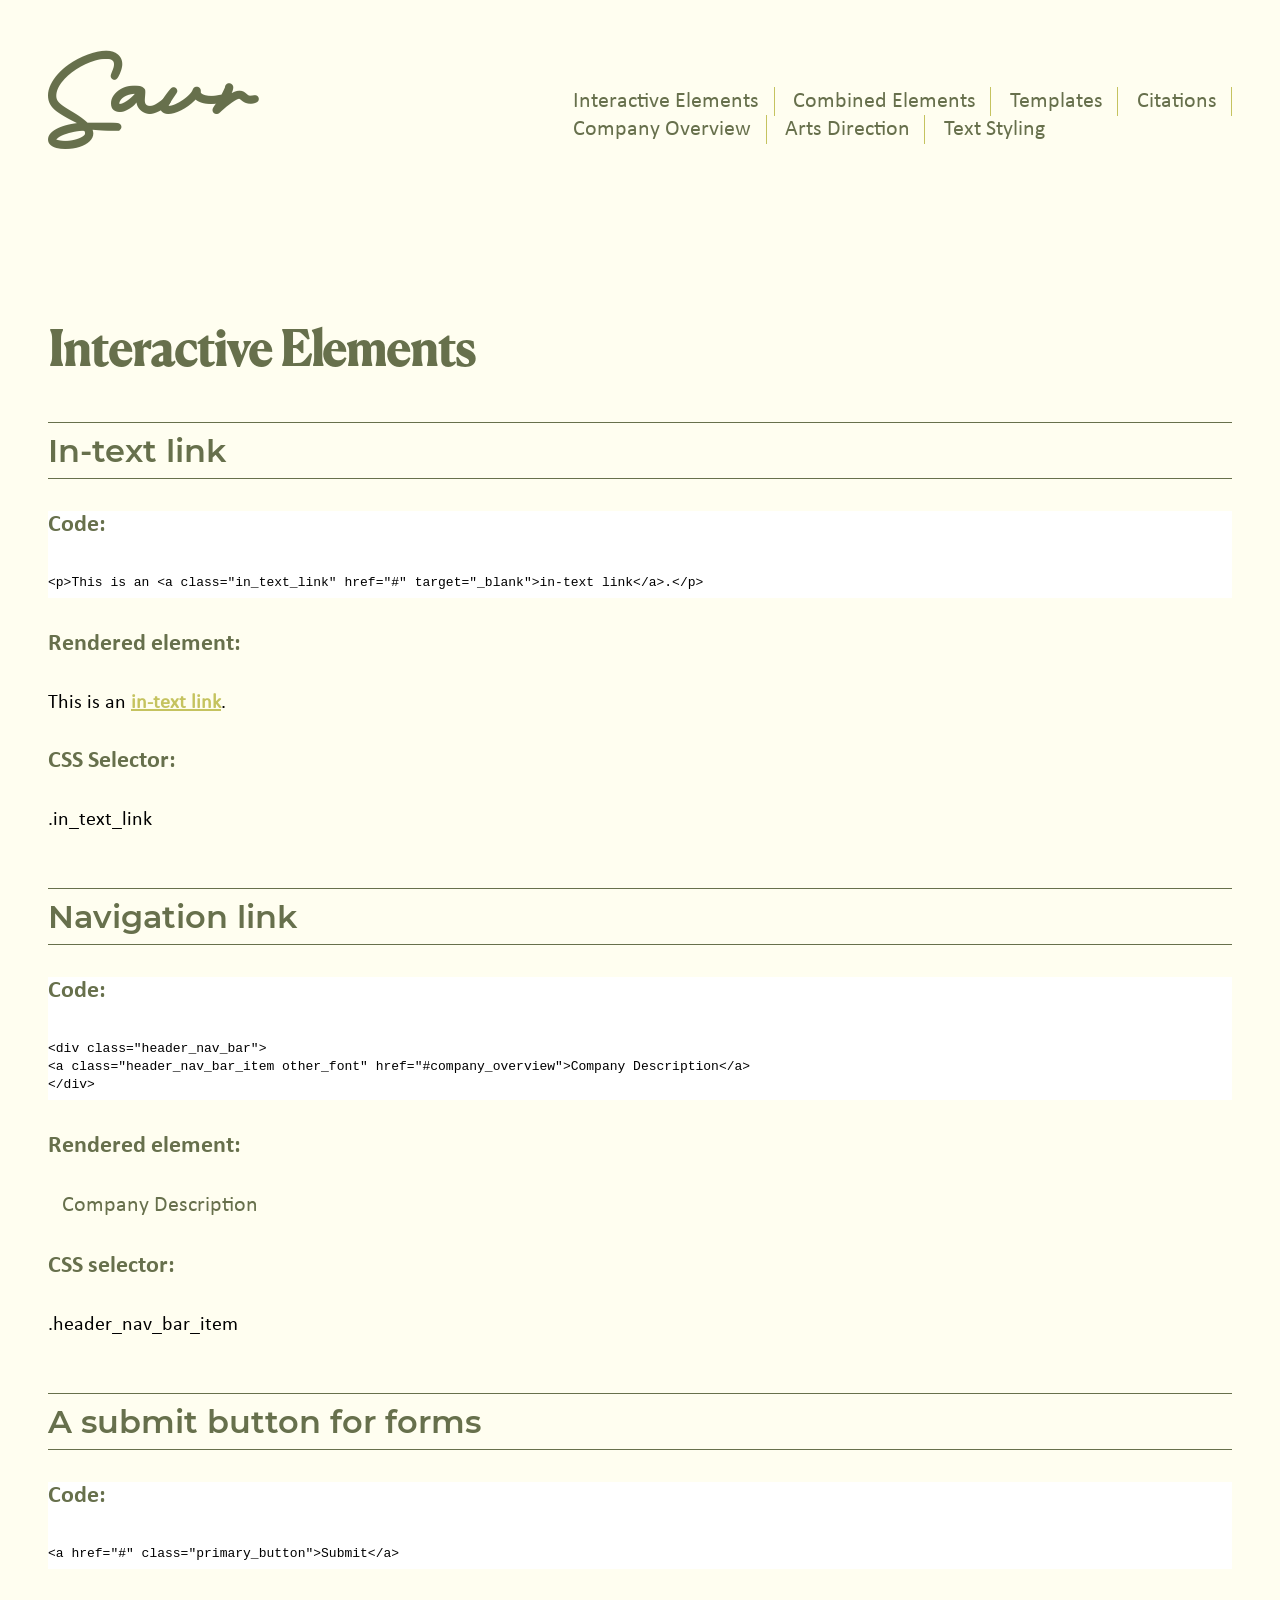
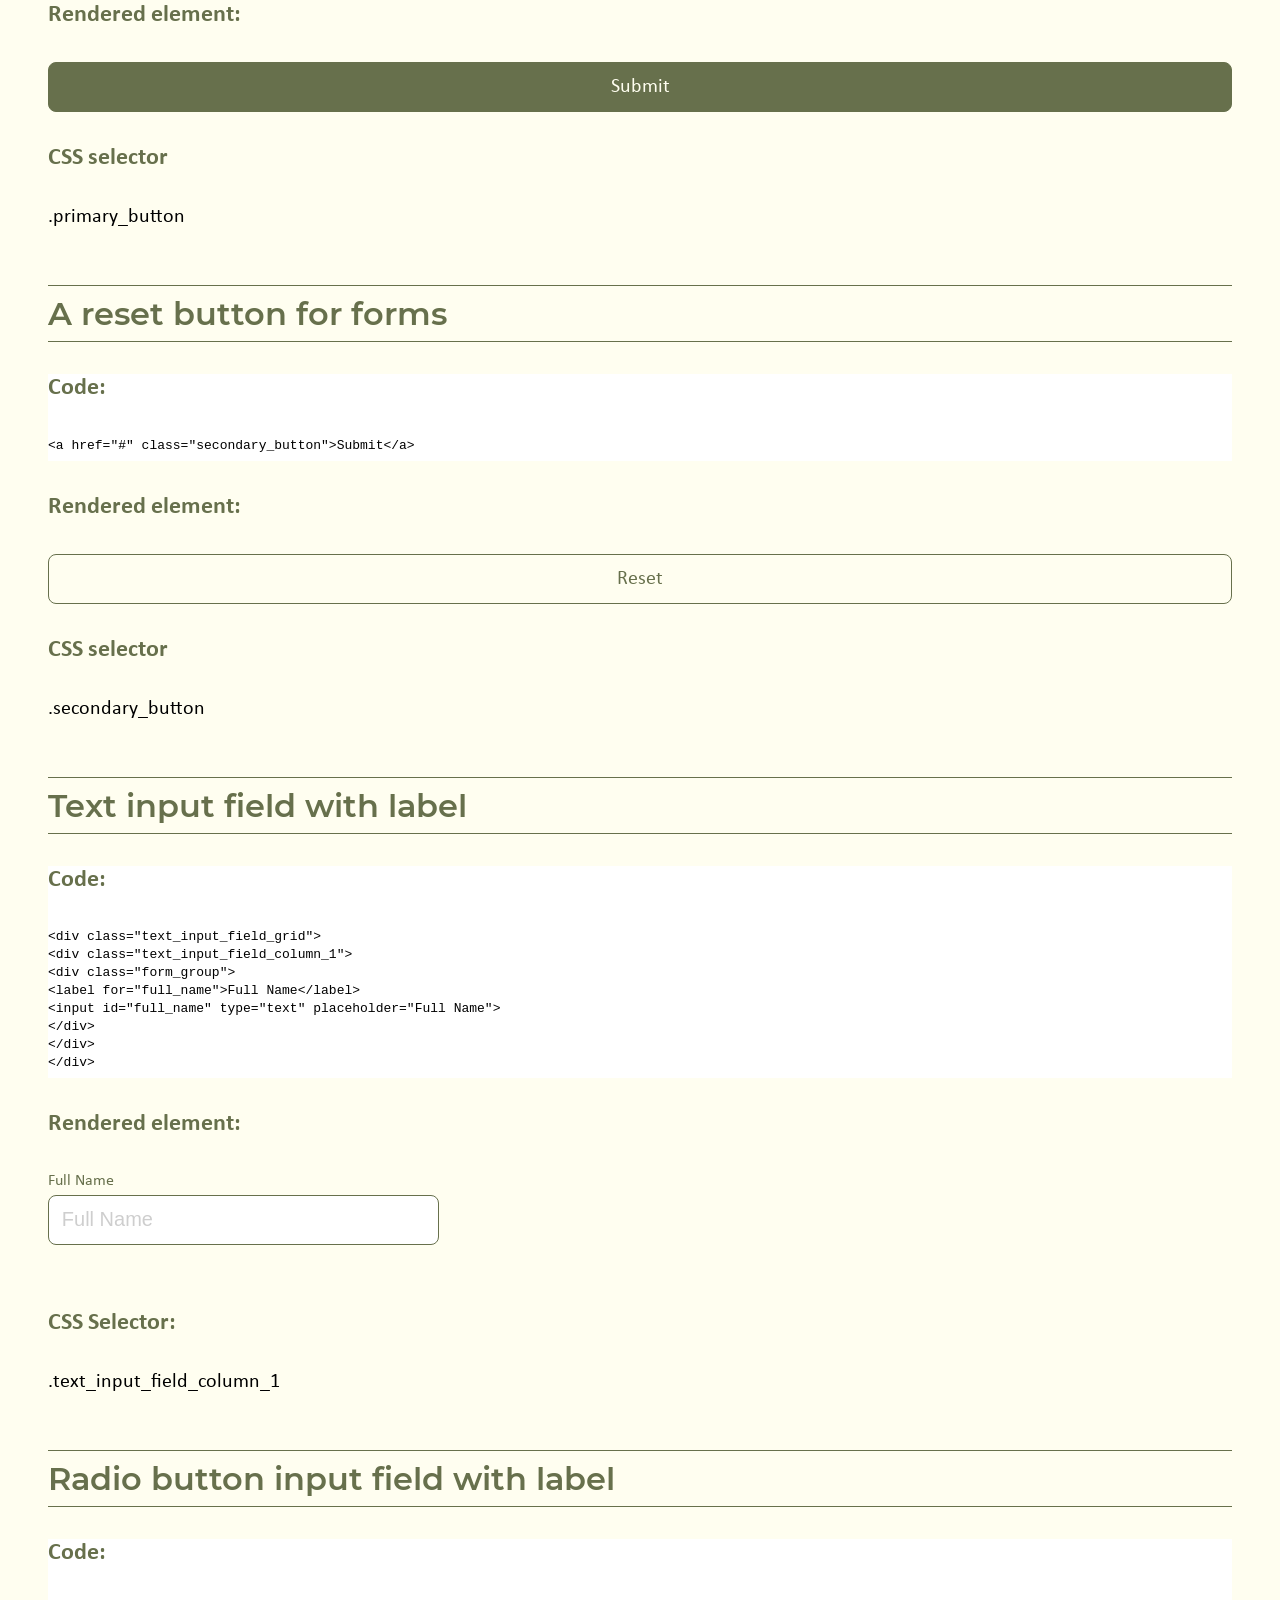
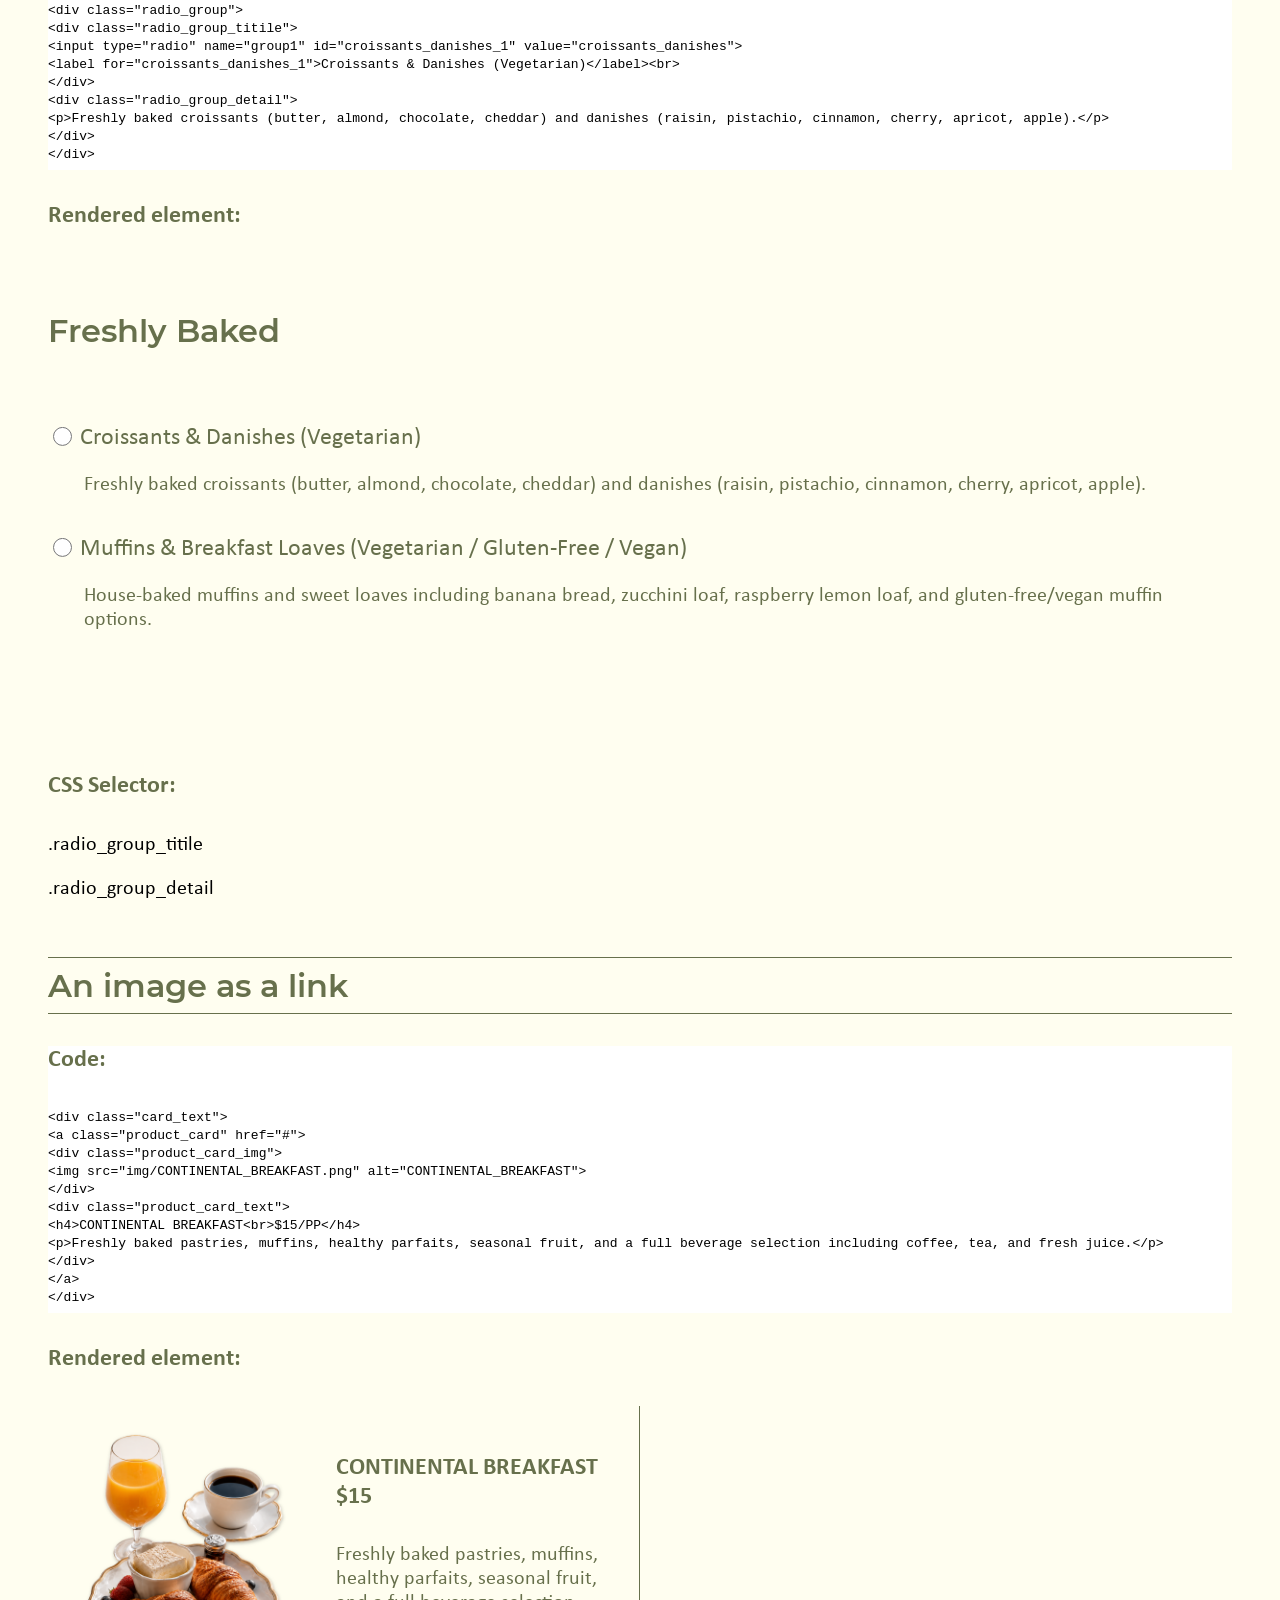
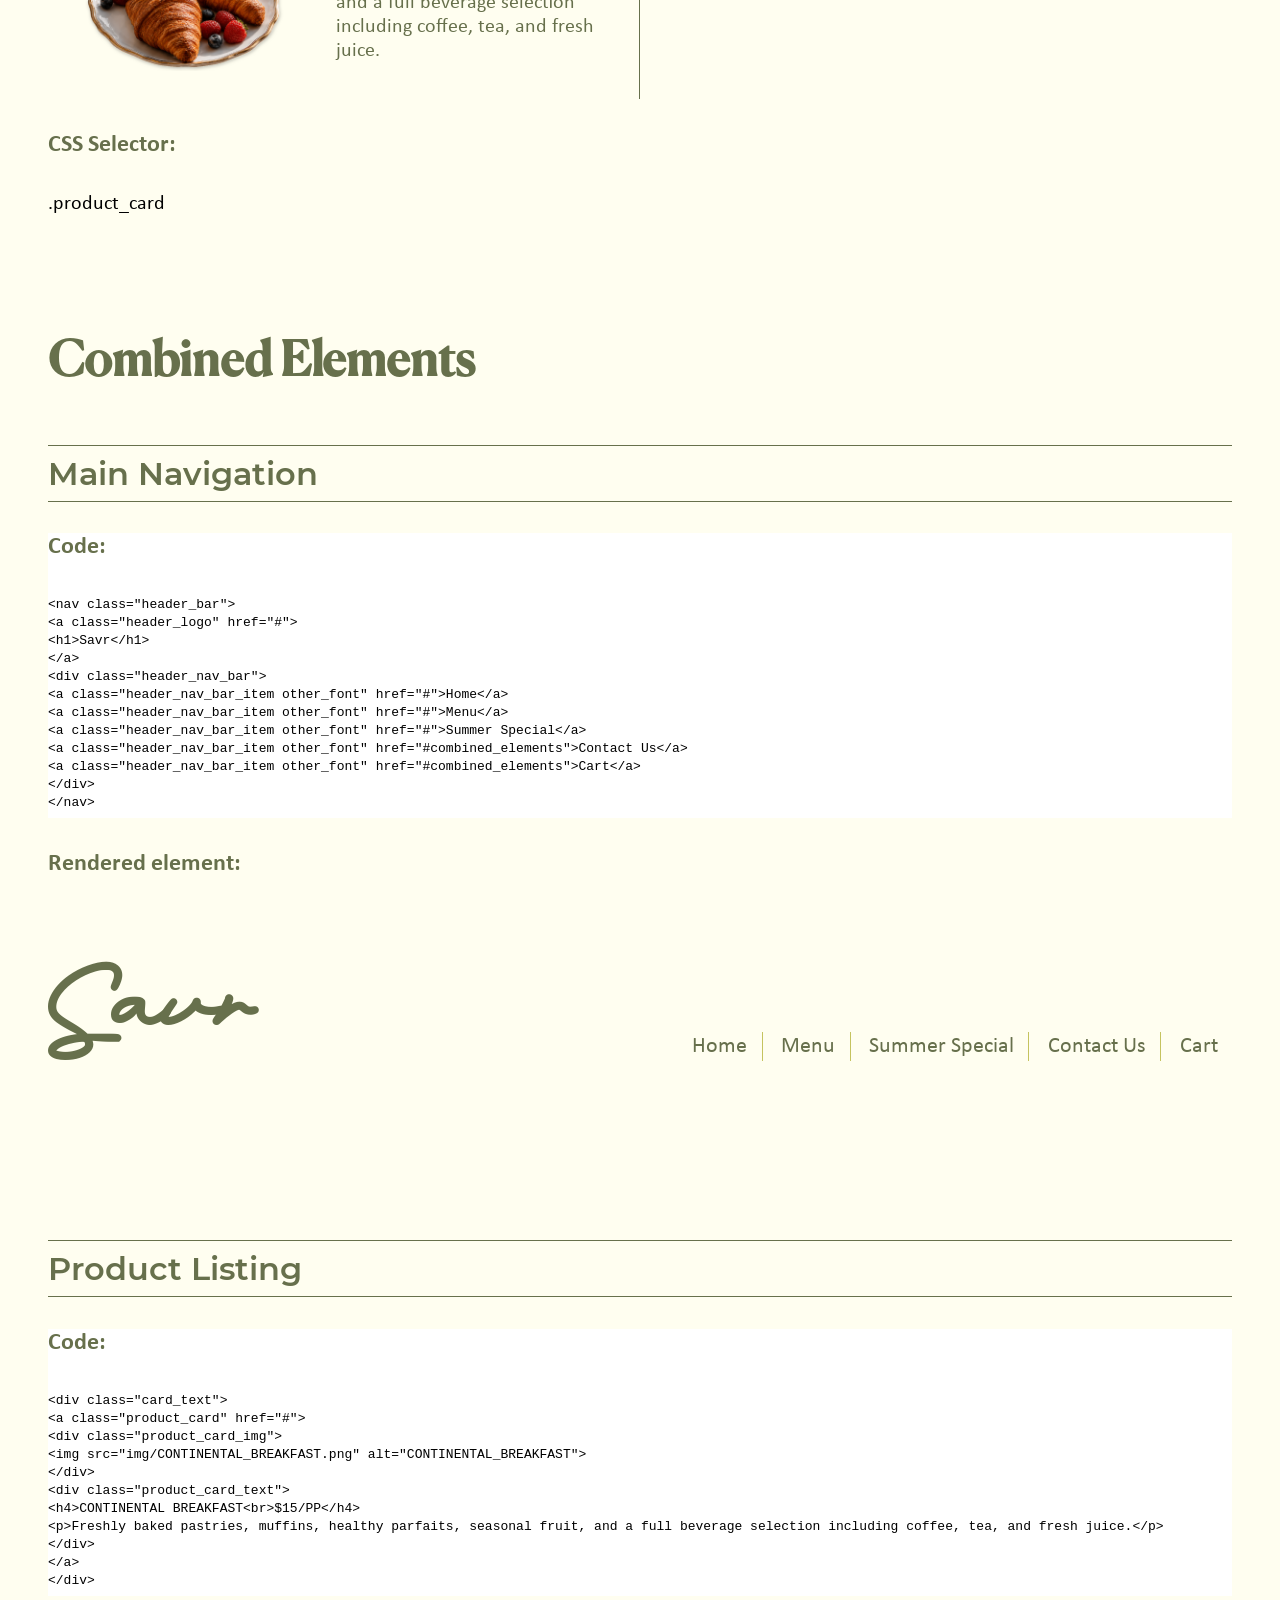
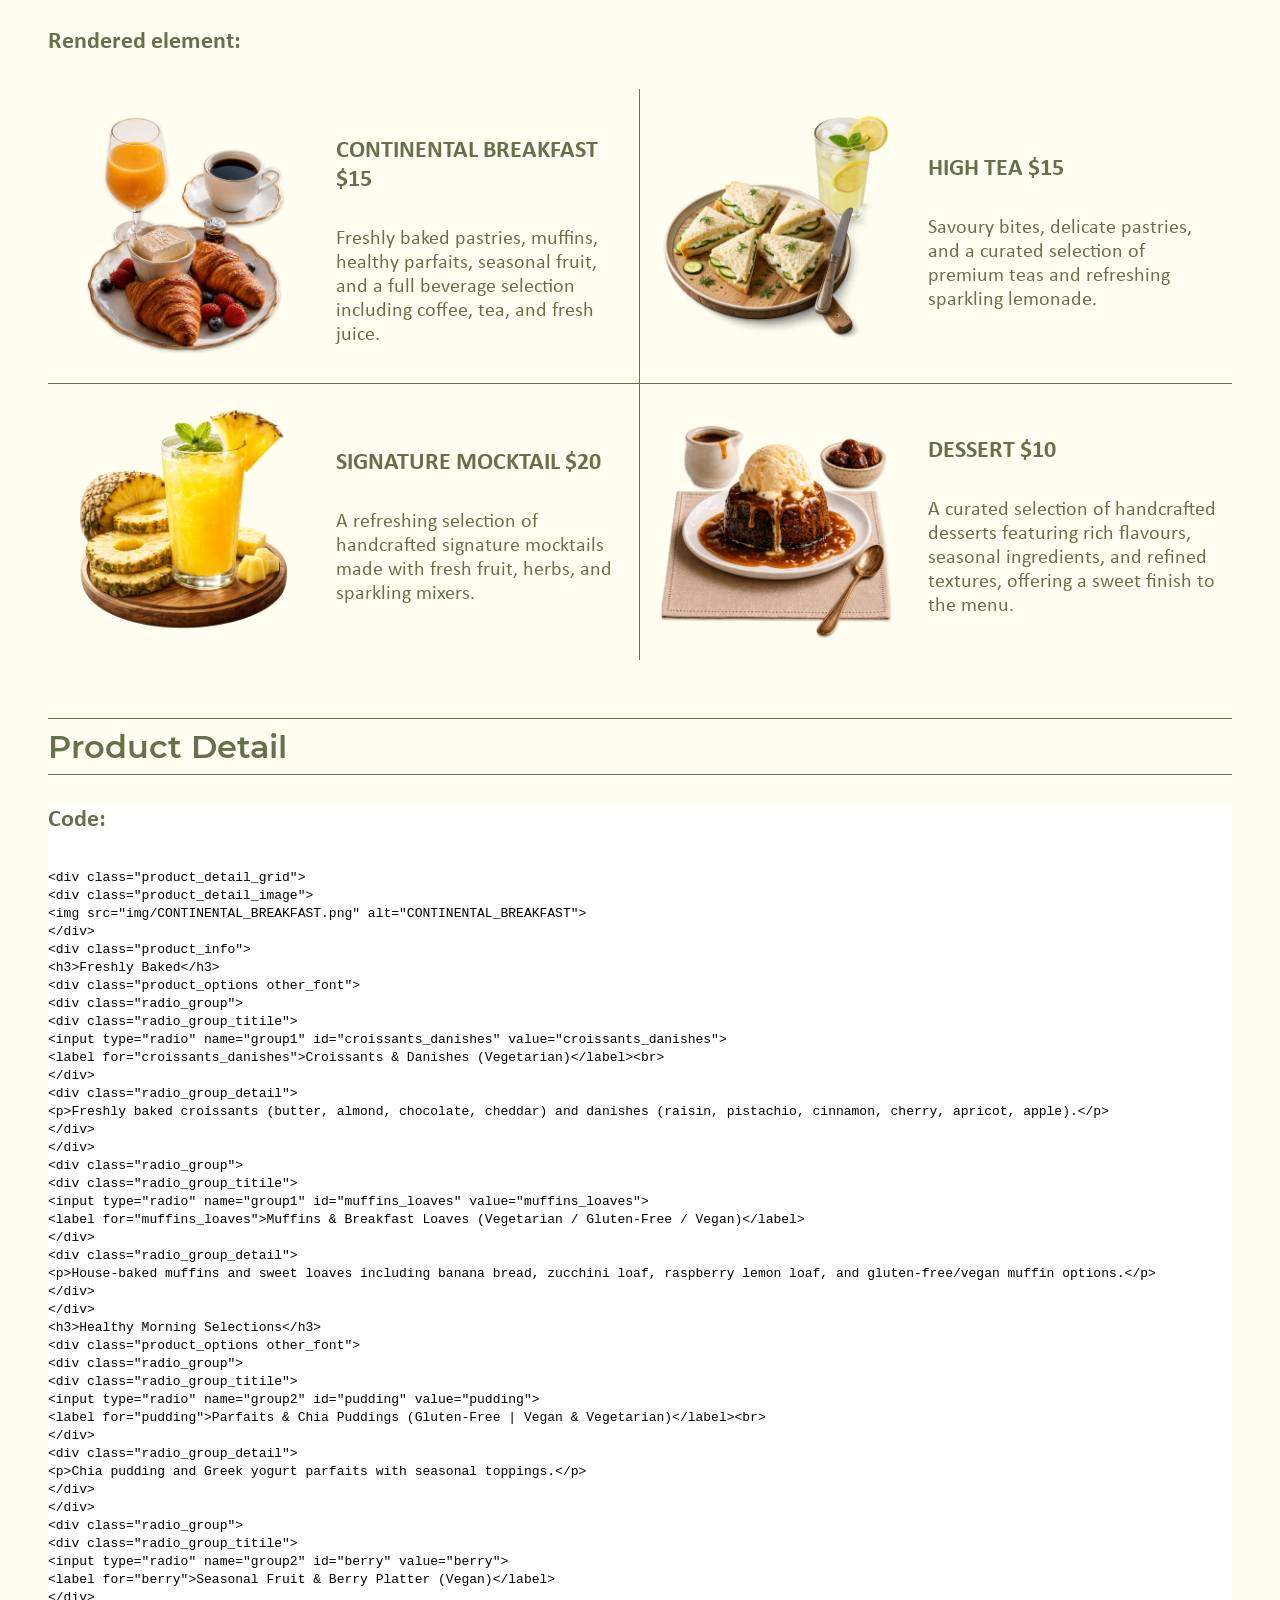
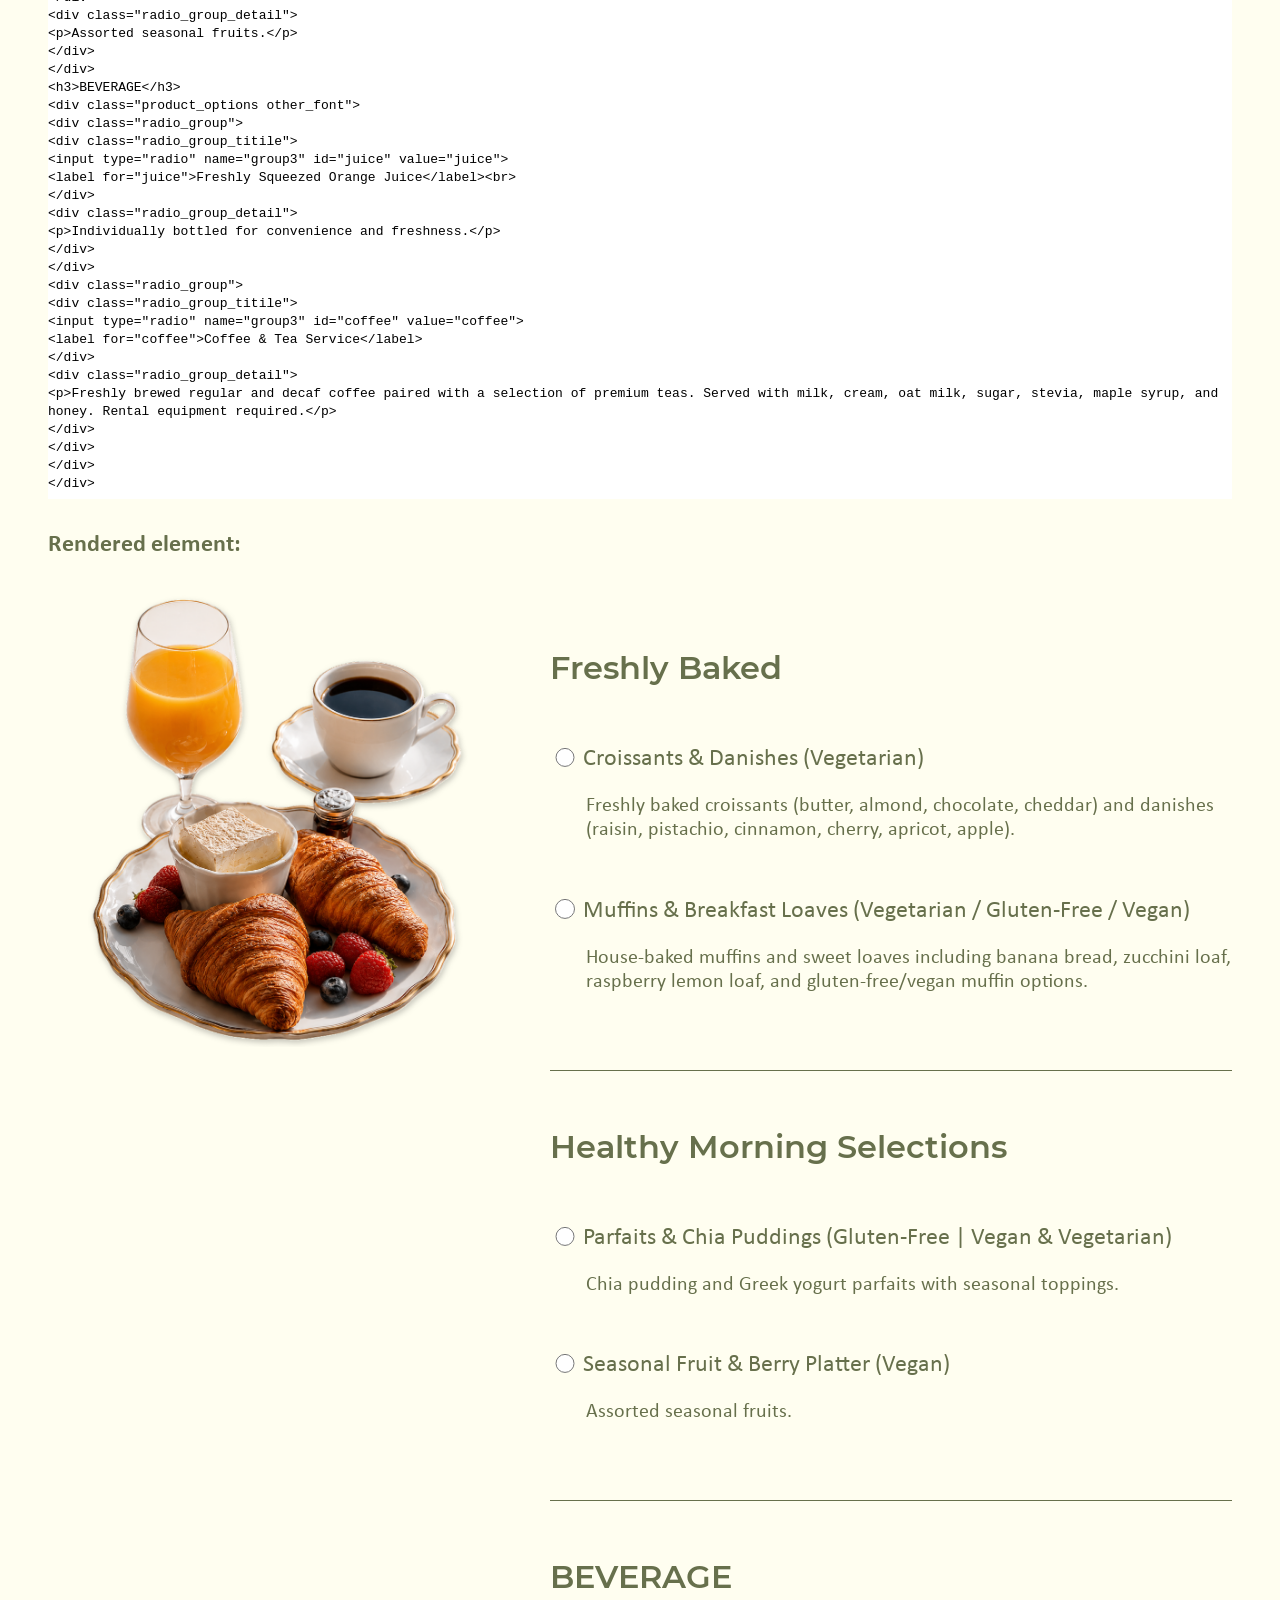
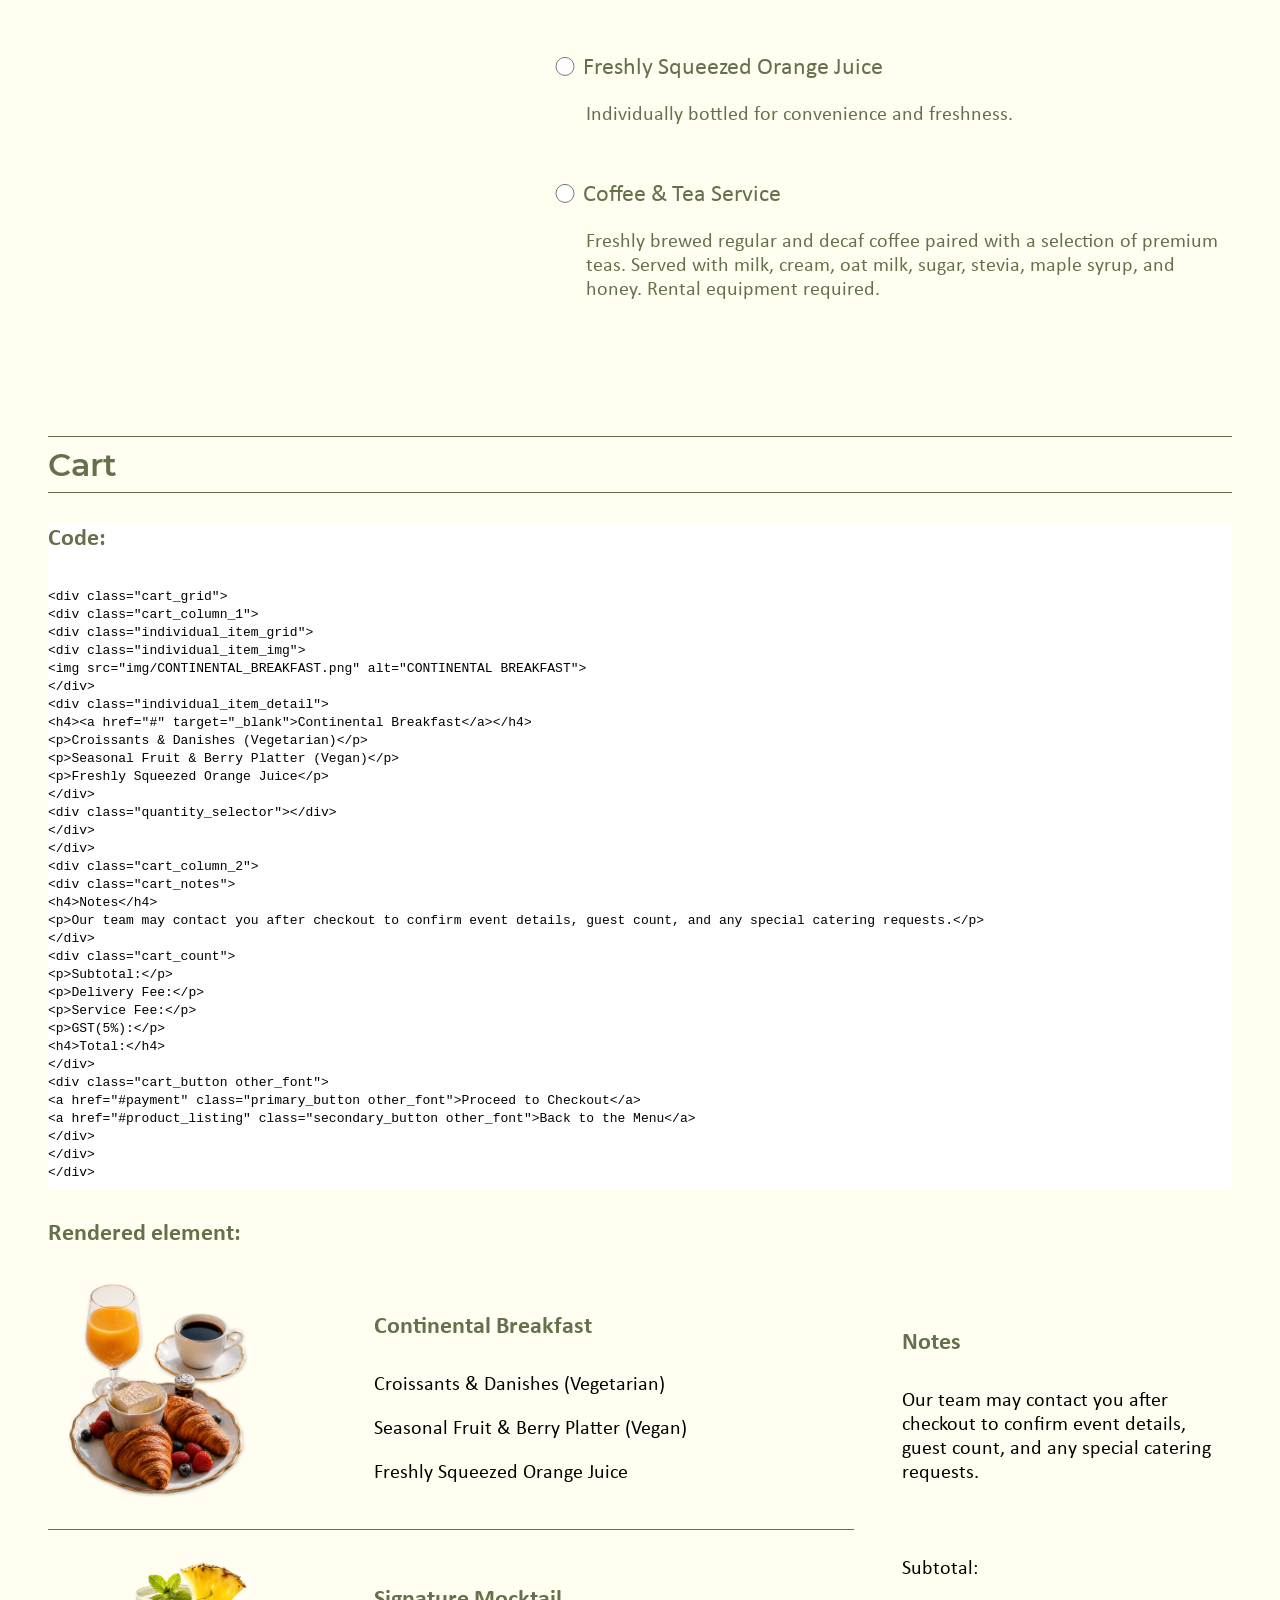
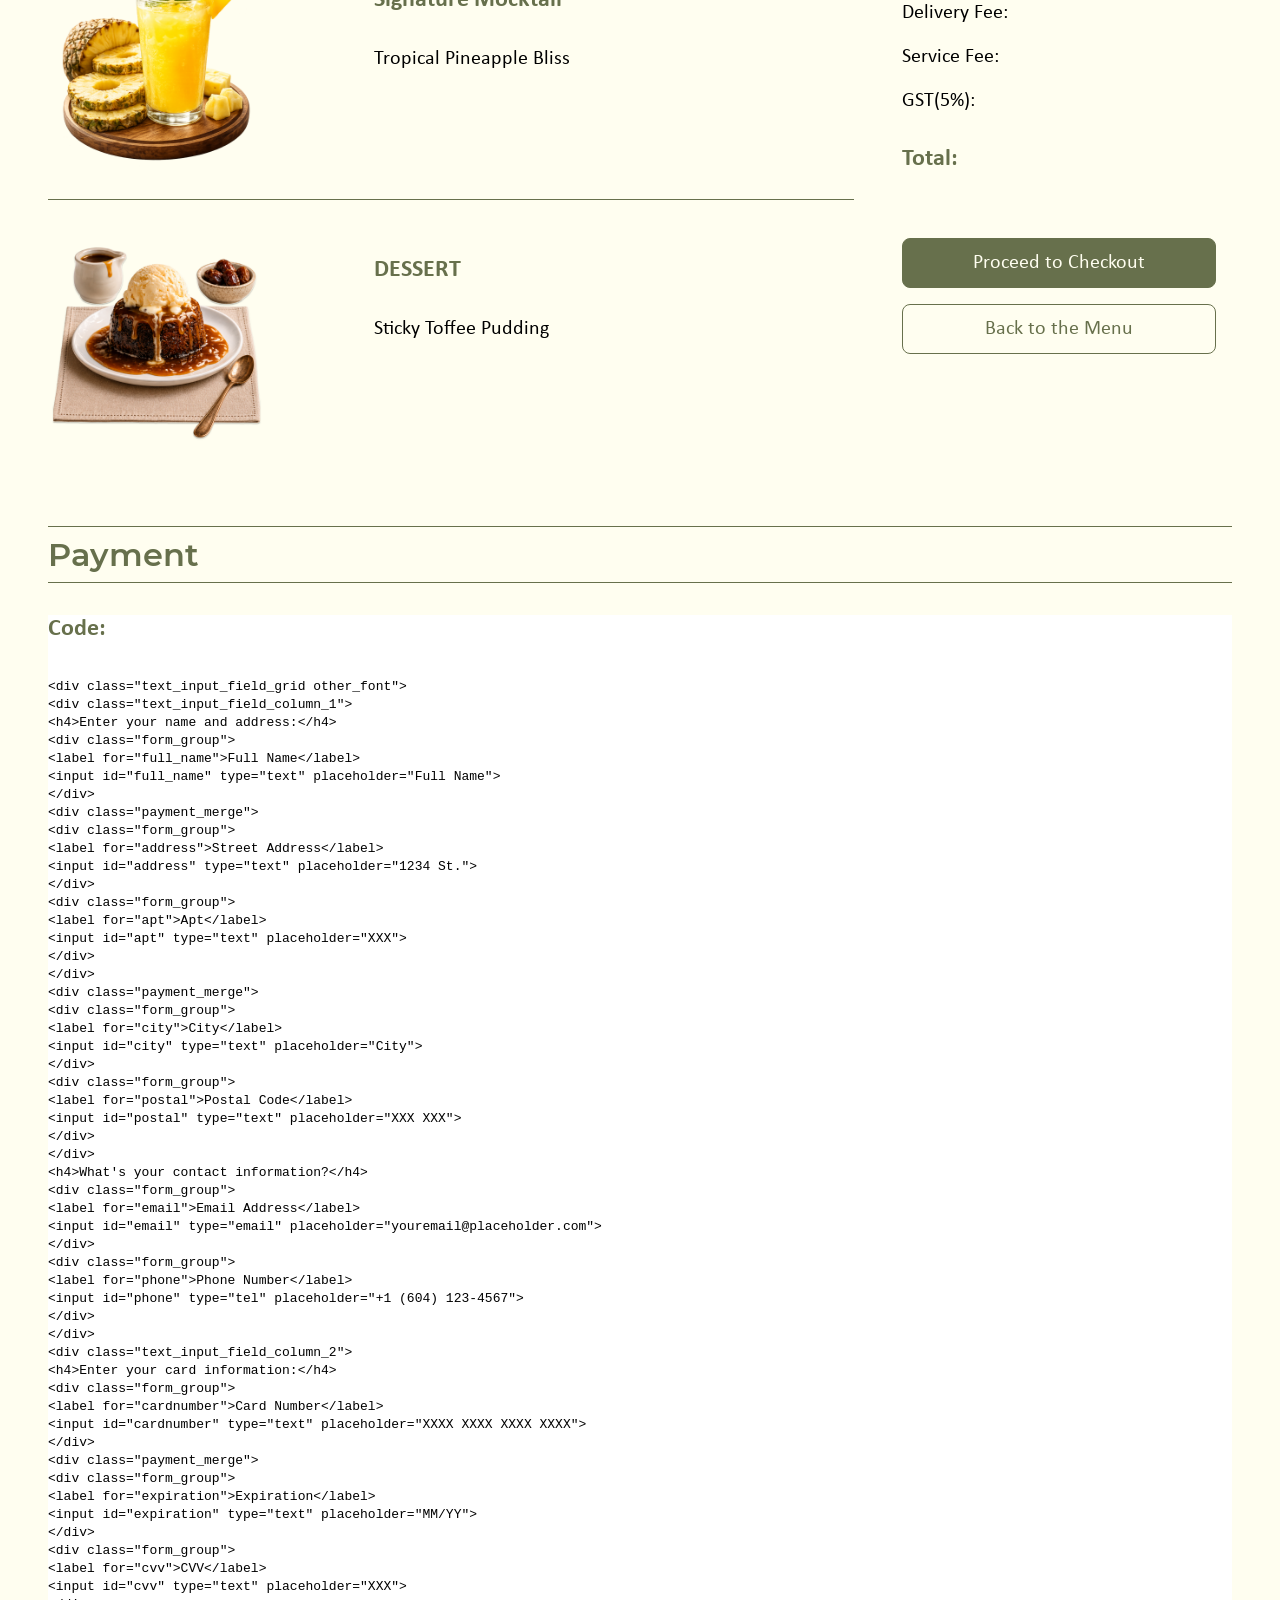
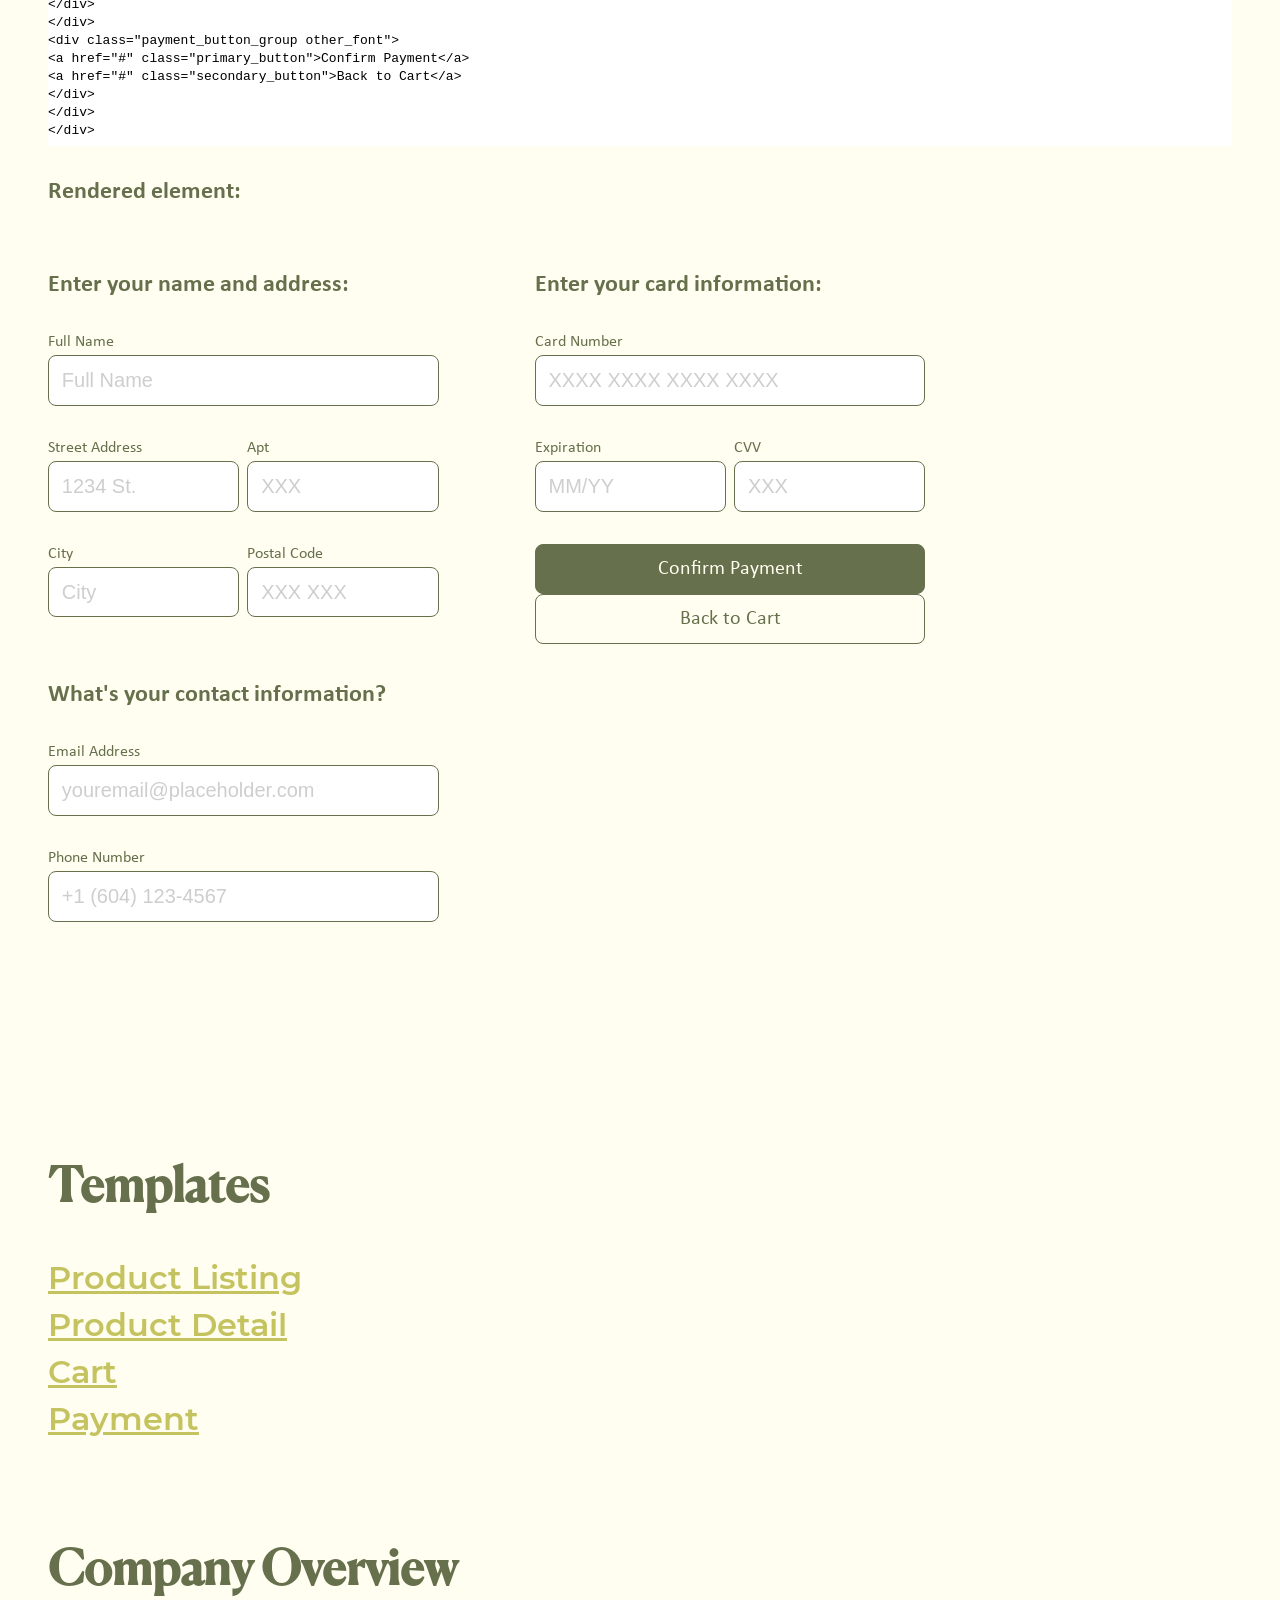
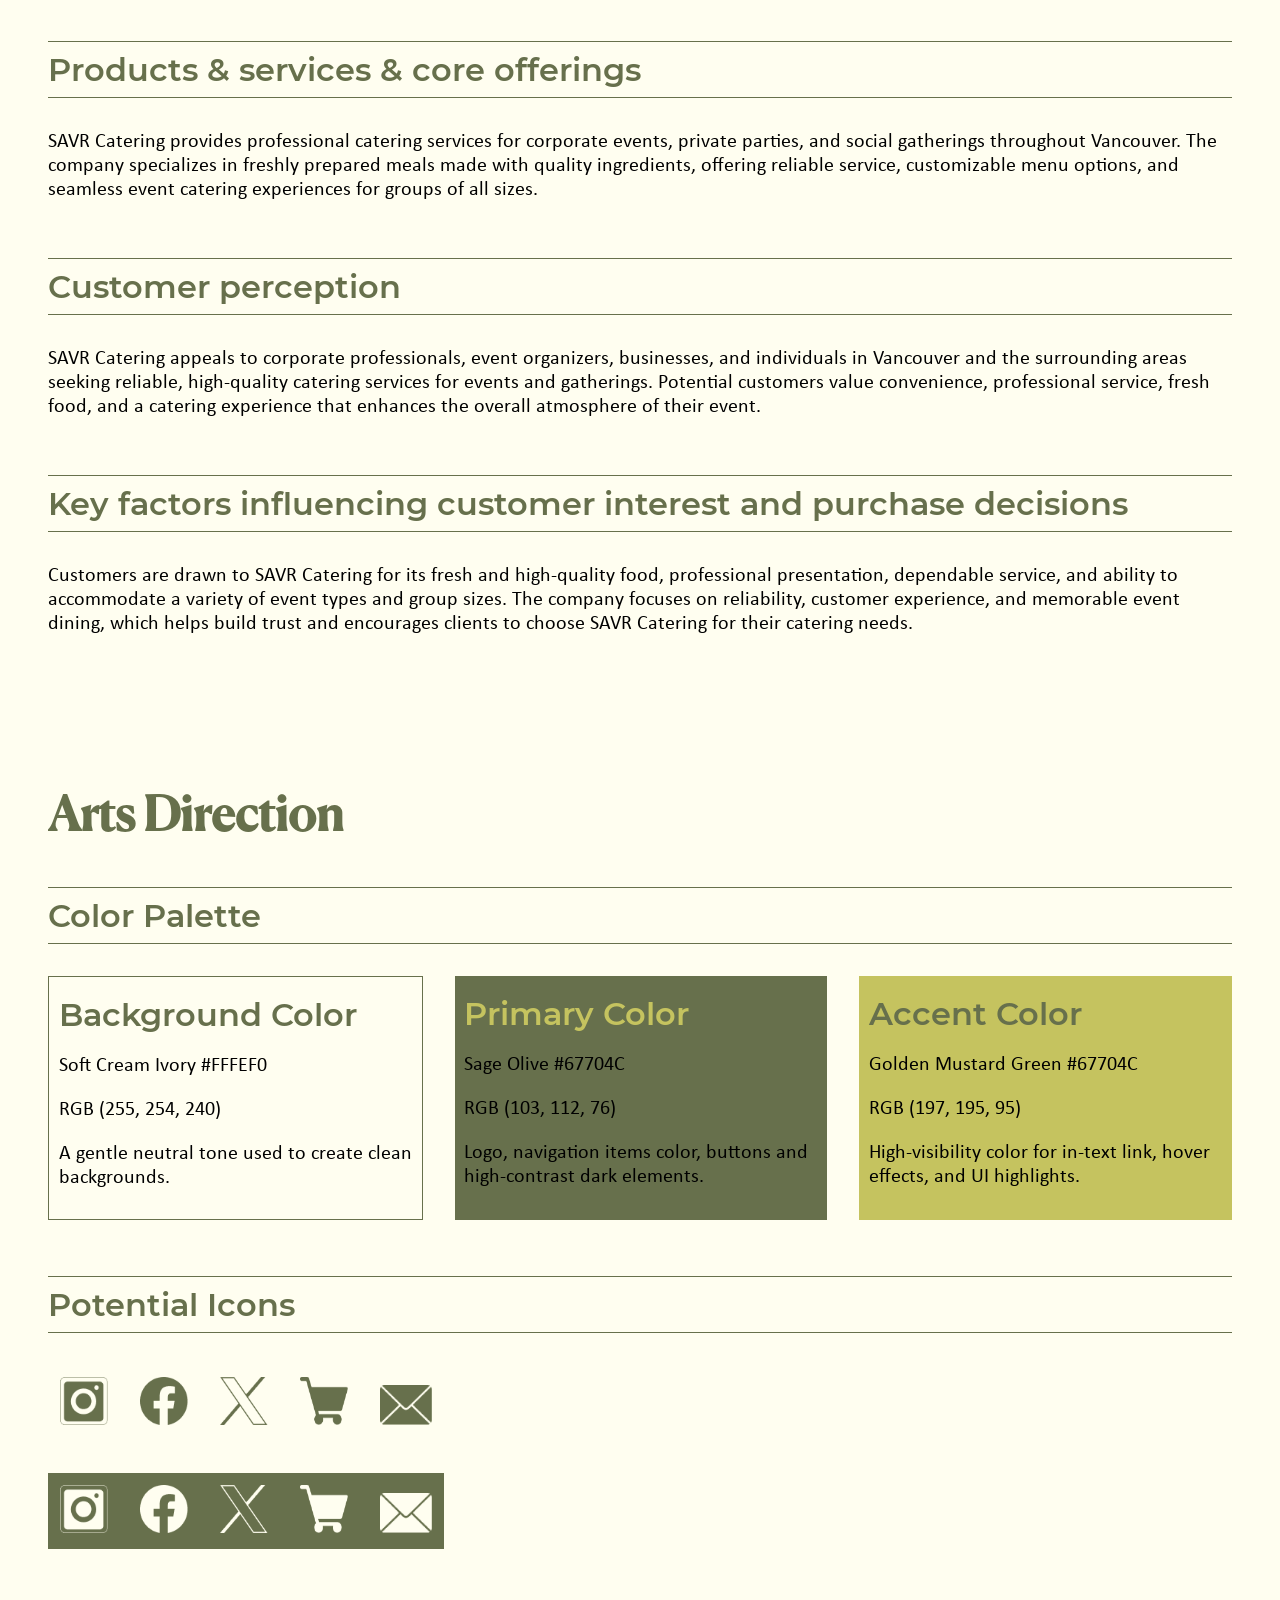
==== index.html @ 3d2161b4 "Update index.html" ====
<!DOCTYPE html>
<html>

<head>
    <meta charset="utf-8">
    <meta name="viewport" content="width=device-width, initial-scale=1.0" />

    <title>Savr Style Guide</title>

    <link href="css/main.css" rel="stylesheet">
    <link href="css/fonts.css" rel="stylesheet">
    <link href="css/layout.css" rel="stylesheet">

</head>

<body>

    <!-- Header -->

    <header>
        <nav class="header_bar">
            <a class="header_logo" href="#">
                <h1>Savr</h1>
            </a>

            <div class="header_nav_bar">
                <a class="header_nav_bar_item other_font" href="#interactive_elements">Interactive Elements</a>
                <a class="header_nav_bar_item other_font" href="#combined_elements">Combined Elements</a>
                <a class="header_nav_bar_item other_font" href="#templates">Templates</a>
                <a class="header_nav_bar_item other_font" href="citations.html">Citations</a><br>
                <a class="header_nav_bar_item other_font" href="#company_overview">Company Overview</a>
                <a class="header_nav_bar_item other_font" href="#arts_direction">Arts Direction</a>
                <a class="header_nav_bar_item other_font" href="#text_styling">Text Styling</a>
            </div>
        </nav>
    </header>


    <!-- interactive elements -->

    <section id="interactive_elements">
        <h2>Interactive Elements</h2>

        <!-- in-text link -->

        <div class="element">
            <h3>In-text link</h3>
        </div>

        <div class="element_detail">

            <div class="code">
                <h4>Code:</h4>

                <code>&lt;p&gt;This is an &lt;a class="in_text_link" href="#" target="_blank"&gt;in-text link&lt;/a&gt;.&lt;/p&gt;</code>

            </div>

            <h4>Rendered element:</h4>
            <p>This is an <a class="in_text_link" href="#" target="_blank"> in-text link</a>.</p>

            <h4>CSS Selector:</h4>
            <p>.in_text_link</p>
        </div>

        <!-- navigation link -->

        <div class="element">
            <h3>Navigation link</h3>
        </div>

        <div class="element_detail">

            <div class="code">
                <h4>Code:</h4>
                <code>&lt;div class="header_nav_bar"&gt;</code><br>
                <code>&lt;a class="header_nav_bar_item other_font" href="#company_overview"&gt;Company Description&lt;/a&gt;</code><br>
                <code>&lt;/div&gt;</code>
            </div>

            <h4>Rendered element:</h4>
            <div class="header_nav_bar">
                <a class="header_nav_bar_item other_font" href="#company_overview">Company Description</a>
            </div>

            <h4>CSS selector:</h4>
            <p>.header_nav_bar_item</p>
        </div>

        <!-- forms submit button -->

        <div class="element">
            <h3>A submit button for forms</h3>
        </div>

        <div class="element_detail">

            <div class="code">
                <h4>Code:</h4>
                <code>&lt;a href="#" class="primary_button"&gt;Submit&lt;/a&gt;</code>
            </div>

            <h4>Rendered element:</h4>
            <a href="#" class="primary_button other_font">Submit</a>

            <h4>CSS selector</h4>
            <p>.primary_button</p>
        </div>

        <!-- forms reset button -->

        <div class="element">
            <h3>A reset button for forms</h3>
        </div>

        <div class="element_detail">

            <div class="code">
                <h4>Code:</h4>
                <code>&lt;a href="#" class="secondary_button"&gt;Submit&lt;/a&gt;</code>
            </div>

            <h4>Rendered element:</h4>
            <a href="#" class="secondary_button other_font">Reset</a>

            <h4>CSS selector</h4>
            <p>.secondary_button</p>
        </div>

        <!-- text input field with label -->

        <div class="element">
            <h3>Text input field with label</h3>
        </div>

        <div class="element_detail">

            <div class="code">
                <h4>Code:</h4>
                <code>&lt;div class="text_input_field_grid"&gt;</code><br>
                <code>&lt;div class="text_input_field_column_1"&gt;</code><br>
                <code>&lt;div class="form_group"&gt;</code><br>
                <code>&lt;label for="full_name"&gt;Full Name&lt;/label&gt;</code><br>
                <code>&lt;input id="full_name" type="text" placeholder="Full Name"&gt;</code><br>
                <code>&lt;/div&gt;</code><br>

                <code>&lt;/div&gt;</code><br>

                <code>&lt;/div&gt;</code>
            </div>

            <h4>Rendered element:</h4>
            <div class="text_input_field_grid other_font">
                <div class="text_input_field_column_1">
                    <div class="form_group">
                        <label for="full_name">Full Name</label>
                        <input id="full_name" type="text" placeholder="Full Name">
                    </div>
                </div>
            </div>

            <h4>CSS Selector:</h4>
            <p>.text_input_field_column_1</p>
        </div>

        <!-- radio button with label and input field -->

        <div class="element">
            <h3>Radio button input field with label</h3>
        </div>

        <div class="element_detail">

            <div class="code">
                <h4>Code:</h4>
                <code>&lt;div class="radio_group"&gt;</code><br>

                <code>&lt;div class="radio_group_titile"&gt;</code><br>
                <code>&lt;input type="radio" name="group1" id="croissants_danishes_1" value="croissants_danishes"&gt;</code><br>
                <code>&lt;label for="croissants_danishes_1"&gt;Croissants &amp; Danishes (Vegetarian)&lt;/label&gt;&lt;br&gt;</code><br>
                <code>&lt;/div&gt;</code><br>

                <code>&lt;div class="radio_group_detail"&gt;</code><br>
                <code>&lt;p&gt;Freshly baked croissants (butter, almond, chocolate, cheddar) and danishes (raisin, pistachio, cinnamon, cherry, apricot, apple).&lt;/p&gt;</code><br>
                <code>&lt;/div&gt;</code><br>

                <code>&lt;/div&gt;</code>
            </div>

            <h4>Rendered element:</h4>
            <div class="product_info other_font">
                <h3>Freshly Baked</h3>
                <div class="product_options">
                    <div class="produc_options_detail">
                        <div class="radio_group">
                            <div class="radio_group_titile">
                                <input type="radio" name="group1" id="croissants_danishes_1"
                                    value="croissants_danishes">
                                <label for="croissants_danishes_1">Croissants & Danishes (Vegetarian)</label><br>
                            </div>
                            <div class="radio_group_detail">
                                <p>Freshly baked croissants (butter, almond, chocolate, cheddar) and danishes (raisin,
                                    pistachio, cinnamon, cherry, apricot, apple).</p>
                            </div>
                        </div>

                        <div class="radio_group">
                            <div class="radio_group_titile">
                                <input type="radio" name="group1" id="muffins_loaves_1" value="muffins_loaves">
                                <label for="muffins_loaves_1">Muffins & Breakfast Loaves (Vegetarian / Gluten-Free /
                                    Vegan)</label>
                            </div>
                            <div class="radio_group_detail">
                                <p>House-baked muffins and sweet loaves including banana bread, zucchini loaf, raspberry
                                    lemon loaf, and gluten-free/vegan muffin options.</p>
                            </div>
                        </div>
                    </div>
                </div>
            </div>

            <h4>CSS Selector:</h4>
            <p>.radio_group_titile</p>
            <p>.radio_group_detail</p>
        </div>

        <!-- image as a link -->

        <div class="element">
            <h3>An image as a link</h3>
        </div>

        <duv class="element_detail">

            <div class="code">
                <h4>Code:</h4>
                <code>&lt;div class="card_text"&gt;</code><br>
                <code>&lt;a class="product_card" href="#"&gt;</code><br>
                <code>&lt;div class="product_card_img"&gt;</code><br>
                <code>&lt;img src="img/CONTINENTAL_BREAKFAST.png" alt="CONTINENTAL_BREAKFAST"&gt;</code><br>
                <code>&lt;/div&gt;</code><br>

                <code>&lt;div class="product_card_text"&gt;</code><br>
                <code>&lt;h4&gt;CONTINENTAL BREAKFAST&lt;br&gt;$15/PP&lt;/h4&gt;</code><br>
                <code>&lt;p&gt;Freshly baked pastries, muffins, healthy parfaits, seasonal fruit, and a full beverage selection including coffee, tea, and fresh juice.&lt;/p&gt;</code><br>
                <code>&lt;/div&gt;</code><br>

                <code>&lt;/a&gt;</code><br>
                <code>&lt;/div&gt;</code>
            </div>

            <h4>Rendered element:</h4>

            <div class="product_list_grid">
                <!--product detail page -->
                <div class="card_text">
                    <a class="product_card" href="#">
                        <div class="product_card_img">
                            <img src="img/CONTINENTAL_BREAKFAST.png" alt="CONTINENTAL BREAKFAST">
                        </div>

                        <div class="product_card_text">
                            <h4>CONTINENTAL BREAKFAST $15</h4>
                            <p>Freshly baked pastries, muffins, healthy parfaits, seasonal fruit, and a full beverage
                                selection
                                including coffee, tea, and fresh juice.</p>
                        </div>
                    </a>
                </div>
            </div>

            <h4>CSS Selector:</h4>
            <p>.product_card</p>
            </div>

    </section>

    <!-- Combined Elements -->

    <section id="combined_elements">
        <h2>Combined Elements</h2>

        <!-- Main Navigation -->

        <section id="main_navigation">
            <div class="element">
                <h3>Main Navigation</h3>
            </div>

            <div class="code">
                <h4>Code:</h4>
                <code>&lt;nav class="header_bar"&gt;</code><br>

                <code>&lt;a class="header_logo" href="#"&gt;</code><br>
                <code>&lt;h1&gt;Savr&lt;/h1&gt;</code><br>
                <code>&lt;/a&gt;</code><br>

                <code>&lt;div class="header_nav_bar"&gt;</code><br>
                <code>&lt;a class="header_nav_bar_item other_font" href="#"&gt;Home&lt;/a&gt;</code><br>
                <code>&lt;a class="header_nav_bar_item other_font" href="#"&gt;Menu&lt;/a&gt;</code><br>
                <code>&lt;a class="header_nav_bar_item other_font" href="#"&gt;Summer Special&lt;/a&gt;</code><br>
                <code>&lt;a class="header_nav_bar_item other_font" href="#combined_elements"&gt;Contact Us&lt;/a&gt;</code><br>
                <code>&lt;a class="header_nav_bar_item other_font" href="#combined_elements"&gt;Cart&lt;/a&gt;</code><br>
                <code>&lt;/div&gt;</code><br>

                <code>&lt;/nav&gt;</code>
            </div>

            <h4>Rendered element:</h4>

            <nav class="header_bar">
                <a class="header_logo" href="#">
                    <h1>Savr</h1>
                </a>

                <div class="header_nav_bar">
                    <a class="header_nav_bar_item other_font" href="#">Home</a>
                    <a class="header_nav_bar_item other_font" href="#">Menu</a>
                    <a class="header_nav_bar_item other_font" href="#">Summer Special</a>
                    <a class="header_nav_bar_item other_font" href="#combined_elements">Contact Us</a>
                    <a class="header_nav_bar_item other_font" href="#combined_elements">Cart</a>
                </div>
            </nav>
        </section>

        <!-- Product Listing -->

        <section id="product_listing">

            <div class="element">
                <h3>Product Listing</h3>
            </div>

            <div class="code">
                <h4>Code:</h4>
                <code>&lt;div class="card_text"&gt;</code><br>
                <code>&lt;a class="product_card" href="#"&gt;</code><br>
                <code>&lt;div class="product_card_img"&gt;</code><br>
                <code>&lt;img src="img/CONTINENTAL_BREAKFAST.png" alt="CONTINENTAL_BREAKFAST"&gt;</code><br>
                <code>&lt;/div&gt;</code><br>

                <code>&lt;div class="product_card_text"&gt;</code><br>
                <code>&lt;h4&gt;CONTINENTAL BREAKFAST&lt;br&gt;$15/PP&lt;/h4&gt;</code><br>
                <code>&lt;p&gt;Freshly baked pastries, muffins, healthy parfaits, seasonal fruit, and a full beverage selection including coffee, tea, and fresh juice.&lt;/p&gt;</code><br>
                <code>&lt;/div&gt;</code><br>

                <code>&lt;/a&gt;</code><br>
                <code>&lt;/div&gt;</code>
            </div>

            <h4>Rendered element:</h4>

            <div class="product_list_grid">

                <div class="card_text">
                    <a class="product_card" href="#">
                        <div class="product_card_img">
                            <img src="img/CONTINENTAL_BREAKFAST.png" alt="CONTINENTAL BREAKFAST">
                        </div>

                        <div class="product_card_text">
                            <h4>CONTINENTAL BREAKFAST $15</h4>
                            <p>Freshly baked pastries, muffins, healthy parfaits, seasonal fruit, and a full beverage
                                selection
                                including coffee, tea, and fresh juice.</p>
                        </div>
                    </a>
                </div>

                <div class="card_text">
                    <a class="product_card" href="#">
                        <div class="product_card_img">
                            <img src="img/HIGH_TEA.png" alt="HIGH TEA">
                        </div>

                        <div class="product_card_text">
                            <h4>HIGH TEA $15</h4>
                            <p>Savoury bites, delicate pastries, and a curated selection of premium teas and refreshing
                                sparkling lemonade.</p>
                        </div>
                    </a>
                </div>

                <div class="card_text">
                    <a class="product_card" href="#">
                        <div class="product_card_img">
                            <img src="img/SIGNATURE_MOCKTAIL.png" alt="SIGNATURE MOCKTAIL">
                        </div>

                        <div class="product_card_text">
                            <h4>SIGNATURE MOCKTAIL $20</h4>
                            <p>A refreshing selection of handcrafted signature mocktails made with fresh fruit, herbs,
                                and sparkling mixers.</p>
                        </div>
                    </a>
                </div>

                <div class="card_text">
                    <a class="product_card" href="#">
                        <div class="product_card_img">
                            <img src="img/DESSERT.png" alt="DESSERT">
                        </div>

                        <div class="product_card_text">
                            <h4>DESSERT $10</h4>
                            <p>A curated selection of handcrafted desserts featuring rich flavours, seasonal
                                ingredients, and refined textures, offering
                                a sweet finish to the menu.</p>
                        </div>
                    </a>
                </div>
            </div>
        </section>

        <!-- Product Detail -->

        <section id="product_detail">
            <div class="element">
                <h3>Product Detail</h3>
            </div>

            <div class="code">
                <h4>Code:</h4>
                <code>&lt;div class="product_detail_grid"&gt;</code><br>
                <code>&lt;div class="product_detail_image"&gt;</code><br>
                <code>&lt;img src="img/CONTINENTAL_BREAKFAST.png" alt="CONTINENTAL_BREAKFAST"&gt;</code><br>
                <code>&lt;/div&gt;</code><br>

                <code>&lt;div class="product_info"&gt;</code><br>
                <code>&lt;h3&gt;Freshly Baked&lt;/h3&gt;</code><br>
                <code>&lt;div class="product_options other_font"&gt;</code><br>

                <code>&lt;div class="radio_group"&gt;</code><br>
                <code>&lt;div class="radio_group_titile"&gt;</code><br>
                <code>&lt;input type="radio" name="group1" id="croissants_danishes" value="croissants_danishes"&gt;</code><br>
                <code>&lt;label for="croissants_danishes"&gt;Croissants &amp; Danishes (Vegetarian)&lt;/label&gt;&lt;br&gt;</code><br>
                <code>&lt;/div&gt;</code><br>
                <code>&lt;div class="radio_group_detail"&gt;</code><br>
                <code>&lt;p&gt;Freshly baked croissants (butter, almond, chocolate, cheddar) and danishes (raisin, pistachio, cinnamon, cherry, apricot, apple).&lt;/p&gt;</code><br>
                <code>&lt;/div&gt;</code><br>
                <code>&lt;/div&gt;</code><br>

                <code>&lt;div class="radio_group"&gt;</code><br>
                <code>&lt;div class="radio_group_titile"&gt;</code><br>
                <code>&lt;input type="radio" name="group1" id="muffins_loaves" value="muffins_loaves"&gt;</code><br>
                <code>&lt;label for="muffins_loaves"&gt;Muffins &amp; Breakfast Loaves (Vegetarian / Gluten-Free / Vegan)&lt;/label&gt;</code><br>
                <code>&lt;/div&gt;</code><br>
                <code>&lt;div class="radio_group_detail"&gt;</code><br>
                <code>&lt;p&gt;House-baked muffins and sweet loaves including banana bread, zucchini loaf, raspberry lemon loaf, and gluten-free/vegan muffin options.&lt;/p&gt;</code><br>
                <code>&lt;/div&gt;</code><br>
                <code>&lt;/div&gt;</code><br>

                <code>&lt;h3&gt;Healthy Morning Selections&lt;/h3&gt;</code><br>

                <code>&lt;div class="product_options other_font"&gt;</code><br>

                <code>&lt;div class="radio_group"&gt;</code><br>
                <code>&lt;div class="radio_group_titile"&gt;</code><br>
                <code>&lt;input type="radio" name="group2" id="pudding" value="pudding"&gt;</code><br>
                <code>&lt;label for="pudding"&gt;Parfaits &amp; Chia Puddings (Gluten-Free | Vegan &amp; Vegetarian)&lt;/label&gt;&lt;br&gt;</code><br>
                <code>&lt;/div&gt;</code><br>
                <code>&lt;div class="radio_group_detail"&gt;</code><br>
                <code>&lt;p&gt;Chia pudding and Greek yogurt parfaits with seasonal toppings.&lt;/p&gt;</code><br>
                <code>&lt;/div&gt;</code><br>
                <code>&lt;/div&gt;</code><br>

                <code>&lt;div class="radio_group"&gt;</code><br>
                <code>&lt;div class="radio_group_titile"&gt;</code><br>
                <code>&lt;input type="radio" name="group2" id="berry" value="berry"&gt;</code><br>
                <code>&lt;label for="berry"&gt;Seasonal Fruit &amp; Berry Platter (Vegan)&lt;/label&gt;</code><br>
                <code>&lt;/div&gt;</code><br>
                <code>&lt;div class="radio_group_detail"&gt;</code><br>
                <code>&lt;p&gt;Assorted seasonal fruits.&lt;/p&gt;</code><br>
                <code>&lt;/div&gt;</code><br>
                <code>&lt;/div&gt;</code><br>

                <code>&lt;h3&gt;BEVERAGE&lt;/h3&gt;</code><br>

                <code>&lt;div class="product_options other_font"&gt;</code><br>

                <code>&lt;div class="radio_group"&gt;</code><br>
                <code>&lt;div class="radio_group_titile"&gt;</code><br>
                <code>&lt;input type="radio" name="group3" id="juice" value="juice"&gt;</code><br>
                <code>&lt;label for="juice"&gt;Freshly Squeezed Orange Juice&lt;/label&gt;&lt;br&gt;</code><br>
                <code>&lt;/div&gt;</code><br>
                <code>&lt;div class="radio_group_detail"&gt;</code><br>
                <code>&lt;p&gt;Individually bottled for convenience and freshness.&lt;/p&gt;</code><br>
                <code>&lt;/div&gt;</code><br>
                <code>&lt;/div&gt;</code><br>

                <code>&lt;div class="radio_group"&gt;</code><br>
                <code>&lt;div class="radio_group_titile"&gt;</code><br>
                <code>&lt;input type="radio" name="group3" id="coffee" value="coffee"&gt;</code><br>
                <code>&lt;label for="coffee"&gt;Coffee &amp; Tea Service&lt;/label&gt;</code><br>
                <code>&lt;/div&gt;</code><br>
                <code>&lt;div class="radio_group_detail"&gt;</code><br>
                <code>&lt;p&gt;Freshly brewed regular and decaf coffee paired with a selection of premium teas. Served with milk, cream, oat milk, sugar, stevia, maple syrup, and honey. Rental equipment required.&lt;/p&gt;</code><br>
                <code>&lt;/div&gt;</code><br>
                <code>&lt;/div&gt;</code><br>

                <code>&lt;/div&gt;</code><br>
                <code>&lt;/div&gt;</code>

            </div>

            <h4>Rendered element:</h4>

            <div class="product_detail_grid">
                <div class="product_detail_image">
                    <img src="img/CONTINENTAL_BREAKFAST.png" alt="CONTINENTAL BREAKFAST">
                </div>

                <div class="product_info">
                    <h3>Freshly Baked</h3>
                    <div class="product_options other_font">

                        <div class="radio_group">
                            <div class="radio_group_titile">
                                <input type="radio" name="group1" id="croissants_danishes" value="croissants_danishes">
                                <label for="croissants_danishes">Croissants & Danishes (Vegetarian)</label><br>
                            </div>
                            <div class="radio_group_detail">
                                <p>Freshly baked croissants (butter, almond, chocolate, cheddar) and danishes (raisin,
                                    pistachio, cinnamon, cherry, apricot, apple).</p>
                            </div>
                        </div>

                        <div class="radio_group">
                            <div class="radio_group_titile">
                                <input type="radio" name="group1" id="muffins_loaves" value="muffins_loaves">
                                <label for="muffins_loaves">Muffins & Breakfast Loaves (Vegetarian / Gluten-Free /
                                    Vegan)</label>
                            </div>
                            <div class="radio_group_detail">
                                <p>House-baked muffins and sweet loaves including banana bread, zucchini loaf, raspberry
                                    lemon loaf, and gluten-free/vegan muffin options.</p>
                            </div>
                        </div>
                    </div>

                    <h3>Healthy Morning Selections</h3>

                    <div class="product_options other_font">

                        <div class="radio_group">
                            <div class="radio_group_titile">
                                <input type="radio" name="group2" id="pudding" value="pudding">
                                <label for="pudding">Parfaits & Chia Puddings (Gluten-Free | Vegan &
                                    Vegetarian)</label><br>
                            </div>
                            <div class="radio_group_detail">
                                <p>Chia pudding and Greek yogurt parfaits with seasonal toppings.</p>
                            </div>
                        </div>

                        <div class="radio_group">
                            <div class="radio_group_titile">
                                <input type="radio" name="group2" id="berry" value="berry">
                                <label for="berry">Seasonal Fruit & Berry Platter (Vegan)</label>
                            </div>
                            <div class="radio_group_detail">
                                <p>Assorted seasonal fruits.</p>
                            </div>
                        </div>
                    </div>



                    <h3>BEVERAGE</h3>

                    <div class="product_options other_font">

                        <div class="radio_group">
                            <div class="radio_group_titile">
                                <input type="radio" name="group3" id="juice" value="juice">
                                <label for="juice">Freshly Squeezed Orange Juice</label><br>
                            </div>
                            <div class="radio_group_detail">
                                <p> Individually bottled for convenience and freshness.</p>
                            </div>
                        </div>

                        <div class="radio_group">
                            <div class="radio_group_titile">
                                <input type="radio" name="group3" id="coffee" value="coffee">
                                <label for="coffee">Coffee & Tea Service</label>
                            </div>
                            <div class="radio_group_detail">
                                <p>Freshly brewed regular and decaf coffee paired with a selection of premium teas.
                                    Served with milk, cream, oat milk, sugar, stevia, maple syrup,
                                    and honey. Rental equipment required.</p>
                            </div>
                        </div>
                    </div>

                </div>

            </div>

        </section>

        <!-- Cart -->

        <section id="cart">

            <div class="element">
                <h3>Cart</h3>
            </div>

            <div class="code">
                <h4>Code:</h4>
                <code>&lt;div class="cart_grid"&gt;</code><br>
                <code>&lt;div class="cart_column_1"&gt;</code><br>

                <code>&lt;div class="individual_item_grid"&gt;</code><br>
                <code>&lt;div class="individual_item_img"&gt;</code><br>
                <code>&lt;img src="img/CONTINENTAL_BREAKFAST.png" alt="CONTINENTAL BREAKFAST"&gt;</code><br>
                <code>&lt;/div&gt;</code><br>

                <code>&lt;div class="individual_item_detail"&gt;</code><br>
                <code>&lt;h4&gt;&lt;a href="#" target="_blank"&gt;Continental Breakfast&lt;/a&gt;&lt;/h4&gt;</code><br>
                <code>&lt;p&gt;Croissants &amp; Danishes (Vegetarian)&lt;/p&gt;</code><br>
                <code>&lt;p&gt;Seasonal Fruit &amp; Berry Platter (Vegan)&lt;/p&gt;</code><br>
                <code>&lt;p&gt;Freshly Squeezed Orange Juice&lt;/p&gt;</code><br>
                <code>&lt;/div&gt;</code><br>

                <code>&lt;div class="quantity_selector"&gt;&lt;/div&gt;</code><br>
                <code>&lt;/div&gt;</code><br>

                <code>&lt;/div&gt;</code><br>

                <code>&lt;div class="cart_column_2"&gt;</code><br>
                <code>&lt;div class="cart_notes"&gt;</code><br>
                <code>&lt;h4&gt;Notes&lt;/h4&gt;</code><br>
                <code>&lt;p&gt;Our team may contact you after checkout to confirm event details, guest count, and any special catering requests.&lt;/p&gt;</code><br>
                <code>&lt;/div&gt;</code><br>

                <code>&lt;div class="cart_count"&gt;</code><br>
                <code>&lt;p&gt;Subtotal:&lt;/p&gt;</code><br>
                <code>&lt;p&gt;Delivery Fee:&lt;/p&gt;</code><br>
                <code>&lt;p&gt;Service Fee:&lt;/p&gt;</code><br>
                <code>&lt;p&gt;GST(5%):&lt;/p&gt;</code><br>
                <code>&lt;h4&gt;Total:&lt;/h4&gt;</code><br>
                <code>&lt;/div&gt;</code><br>

                <code>&lt;div class="cart_button other_font"&gt;</code><br>
                <code>&lt;a href="#payment" class="primary_button other_font"&gt;Proceed to Checkout&lt;/a&gt;</code><br>
                <code>&lt;a href="#product_listing" class="secondary_button other_font"&gt;Back to the Menu&lt;/a&gt;</code><br>
                <code>&lt;/div&gt;</code><br>
                <code>&lt;/div&gt;</code><br>
                <code>&lt;/div&gt;</code><br>
            </div>

            <h4>Rendered element:</h4>

            <!-- Overall layout of the page -->
            <div class="cart_grid">

                <!-- the left side of the page -->
                <div class="cart_column_1">

                    <!-- the first item in the cart -->
                    <div class="individual_item_grid">

                        <div class="individual_item_img">
                            <img src="img/CONTINENTAL_BREAKFAST.png" alt="CONTINENTAL BREAKFAST">
                        </div>

                        <div class="individual_item_detail">
                            <h4><a href="#" target="_blank">Continental Breakfast</a></h4>
                            <!-- link to the coresponding product detail page -->
                            <p>Croissants & Danishes (Vegetarian)</p>
                            <p>Seasonal Fruit & Berry Platter (Vegan)</p>
                            <p>Freshly Squeezed Orange Juice</p>
                        </div>

                        <!-- Add quantity selector -->
                        <div class="quantity_selector">

                        </div>
                    </div>

                    <!-- the second item in the cart -->
                    <div class="individual_item_grid">

                        <div class="individual_item_img">
                            <img src="img/SIGNATURE_MOCKTAIL.png" alt="SIGNATURE MOCKTAIL">
                        </div>

                        <div class="individual_item_detail">
                            <h4><a href="#" target="_blank">Signature Mocktail</a></h4>
                            <!-- link to the coresponding product detail page -->
                            <p>Tropical Pineapple Bliss</p>
                        </div>

                        <!-- Add quantity selector -->
                        <div class="quantity_selector">

                        </div>
                    </div>

                    <div class="individual_item_grid">

                        <div class="individual_item_img">
                            <img src="img/DESSERT.png" alt="DESSERT">
                        </div>

                        <div class="individual_item_detail">
                            <h4><a href="#" target="_blank">DESSERT</a></h4>
                            <!-- link to the coresponding product detail page -->
                            <p>Sticky Toffee Pudding</p>
                        </div>

                        <!-- Add quantity selector -->
                        <div class="quantity_selector">

                        </div>
                    </div>

                </div>

                <!-- the right side of the page -->
                <div class="cart_column_2">
                    <div class="cart_notes">
                        <h4>Notes</h4>
                        <p>Our team may contact you after checkout to confirm event details, guest count, and any
                            special catering requests.</p>
                    </div>

                    <div class="cart_count">
                        <p>Subtotal:</p>
                        <p>Delivery Fee:</p>
                        <p>Service Fee:
                        <p>
                        <p>GST(5%):</p>
                        <h4>Total:</h4>
                    </div>

                    <div class="cart_button other_font">
                        <a href="#payment" class="primary_button other_font">Proceed to Checkout</a>
                        <!-- link to the payment page -->
                        <a href="#product_listing" class="secondary_button other_font">Back to the Menu</a>
                        <!-- link to the coresponding product detail page -->
                    </div>
                </div>
            </div>
        </section>

        <!-- Payment -->

        <section id="payment">
            <div class="element">
                <h3>Payment</h3>
            </div>

            <div class="code">
                <h4>Code:</h4>
                <code>&lt;div class="text_input_field_grid other_font"&gt;</code><br>

                <code>&lt;div class="text_input_field_column_1"&gt;</code><br>

                <code>&lt;h4&gt;Enter your name and address:&lt;/h4&gt;</code><br>

                <code>&lt;div class="form_group"&gt;</code><br>
                <code>&lt;label for="full_name"&gt;Full Name&lt;/label&gt;</code><br>
                <code>&lt;input id="full_name" type="text" placeholder="Full Name"&gt;</code><br>
                <code>&lt;/div&gt;</code><br>

                <code>&lt;div class="payment_merge"&gt;</code><br>
                <code>&lt;div class="form_group"&gt;</code><br>
                <code>&lt;label for="address"&gt;Street Address&lt;/label&gt;</code><br>
                <code>&lt;input id="address" type="text" placeholder="1234 St."&gt;</code><br>
                <code>&lt;/div&gt;</code><br>

                <code>&lt;div class="form_group"&gt;</code><br>
                <code>&lt;label for="apt"&gt;Apt&lt;/label&gt;</code><br>
                <code>&lt;input id="apt" type="text" placeholder="XXX"&gt;</code><br>
                <code>&lt;/div&gt;</code><br>
                <code>&lt;/div&gt;</code><br>

                <code>&lt;div class="payment_merge"&gt;</code><br>
                <code>&lt;div class="form_group"&gt;</code><br>
                <code>&lt;label for="city"&gt;City&lt;/label&gt;</code><br>
                <code>&lt;input id="city" type="text" placeholder="City"&gt;</code><br>
                <code>&lt;/div&gt;</code><br>

                <code>&lt;div class="form_group"&gt;</code><br>
                <code>&lt;label for="postal"&gt;Postal Code&lt;/label&gt;</code><br>
                <code>&lt;input id="postal" type="text" placeholder="XXX XXX"&gt;</code><br>
                <code>&lt;/div&gt;</code><br>
                <code>&lt;/div&gt;</code><br>

                <code>&lt;h4&gt;What's your contact information?&lt;/h4&gt;</code><br>

                <code>&lt;div class="form_group"&gt;</code><br>
                <code>&lt;label for="email"&gt;Email Address&lt;/label&gt;</code><br>
                <code>&lt;input id="email" type="email" placeholder="youremail@placeholder.com"&gt;</code><br>
                <code>&lt;/div&gt;</code><br>

                <code>&lt;div class="form_group"&gt;</code><br>
                <code>&lt;label for="phone"&gt;Phone Number&lt;/label&gt;</code><br>
                <code>&lt;input id="phone" type="tel" placeholder="+1 (604) 123-4567"&gt;</code><br>
                <code>&lt;/div&gt;</code><br>

                <code>&lt;/div&gt;</code><br>

                <code>&lt;div class="text_input_field_column_2"&gt;</code><br>

                <code>&lt;h4&gt;Enter your card information:&lt;/h4&gt;</code><br>

                <code>&lt;div class="form_group"&gt;</code><br>
                <code>&lt;label for="cardnumber"&gt;Card Number&lt;/label&gt;</code><br>
                <code>&lt;input id="cardnumber" type="text" placeholder="XXXX XXXX XXXX XXXX"&gt;</code><br>
                <code>&lt;/div&gt;</code><br>

                <code>&lt;div class="payment_merge"&gt;</code><br>

                <code>&lt;div class="form_group"&gt;</code><br>
                <code>&lt;label for="expiration"&gt;Expiration&lt;/label&gt;</code><br>
                <code>&lt;input id="expiration" type="text" placeholder="MM/YY"&gt;</code><br>
                <code>&lt;/div&gt;</code><br>

                <code>&lt;div class="form_group"&gt;</code><br>
                <code>&lt;label for="cvv"&gt;CVV&lt;/label&gt;</code><br>
                <code>&lt;input id="cvv" type="text" placeholder="XXX"&gt;</code><br>
                <code>&lt;/div&gt;</code><br>

                <code>&lt;/div&gt;</code><br>

                <code>&lt;div class="payment_button_group other_font"&gt;</code><br>
                <code>&lt;a href="#" class="primary_button"&gt;Confirm Payment&lt;/a&gt;</code><br>
                <code>&lt;a href="#" class="secondary_button"&gt;Back to Cart&lt;/a&gt;</code><br>
                <code>&lt;/div&gt;</code><br>

                <code>&lt;/div&gt;</code><br>

                <code>&lt;/div&gt;</code>

            </div>

            <h4>Rendered element:</h4>

            <div class="element_detail">
                <!-- Overall layout of the page -->
                <div class="text_input_field_grid other_font">
                    <!-- the left side of the page -->
                    <div class="text_input_field_column_1">

                        <h4>Enter your name and address:</h4>

                        <div class="form_group">
                            <label for="full_name">Full Name</label>
                            <input id="full_name" type="text" placeholder="Full Name">
                        </div>

                        <div class="payment_merge">
                            <div class="form_group">
                                <label for="address">Street Address</label>
                                <input id="address" type="text" placeholder="1234 St.">
                            </div>

                            <div class="form_group">
                                <label for="apt">Apt</label>
                                <input id="apt" type="text" placeholder="XXX">
                            </div>
                        </div>

                        <div class="payment_merge">
                            <div class="form_group">
                                <label for="city">City</label>
                                <input id="city" type="text" placeholder="City">
                            </div>

                            <div class="form_group">
                                <label for="postal">Postal Code</label>
                                <input id="postal" type="text" placeholder="XXX XXX">
                            </div>
                        </div>

                        <h4>What's your contact information?</h4>

                        <div class="form_group">
                            <label for="email">Email Address</label>
                            <input id="email" type="email" placeholder="youremail@placeholder.com">
                        </div>

                        <div class="form_group">
                            <label for="phone">Phone Number</label>
                            <input id="phone" type="tel" placeholder="+1 (604) 123-4567">
                        </div>

                    </div>

                    <!-- the right side of the page -->
                    <div class="text_input_field_column_2">

                        <h4>Enter your card information:</h4>

                        <div class="form_group">
                            <label for="cardnumber">Card Number</label>
                            <input id="cardnumber" type="text" placeholder="XXXX XXXX XXXX XXXX">
                        </div>

                        <div class="payment_merge">

                            <div class="form_group">
                                <label for="expiration">Expiration</label>
                                <input id="expiration" type="text" placeholder="MM/YY">
                            </div>

                            <div class="form_group">
                                <label for="cvv">CVV</label>
                                <input id="cvv" type="text" placeholder="XXX">
                            </div>

                        </div>

                        <div class="button_group other_font">
                            <a href="#" class="primary_button">Confirm Payment</a>
                            <a href="#cart" class="secondary_button">Back to Cart</a>
                        </div>

                    </div>

                </div>

            </div>

        </section>

    </section>

    <!-- Templates -->

    <section id="templates">
        <h2>Templates</h2>

        <h3><a class="in_text_link" href="product_listing.html" taget="_blank">Product Listing</a></h3>
        <h3><a class="in_text_link" href="continental_breakfast_detail.html" taget="_blank">Product Detail</a></h3>
        <h3><a class="in_text_link" href="cart.html" taget="_blank">Cart</a></h3>
        <h3><a class="in_text_link" href="payment.html" taget="_blank">Payment</a></h3>
    </section>


    <!-- company overview -->

    <section id="company_overview">

        <h2>Company Overview</h2>

        <div class="element">
            <h3>Products & services & core offerings</h3>
        </div>

        <div class="element_detail">
            <p>SAVR Catering provides professional catering services for corporate events, private parties, and social
                gatherings throughout Vancouver.
                The company specializes in freshly prepared meals made with quality ingredients, offering reliable
                service, customizable menu options,
                and seamless event catering experiences for groups of all sizes.</p>
        </div>

        <div class="element">
            <h3>Customer perception</h3>
        </div>

        <div class="element_detail">
            <p>SAVR Catering appeals to corporate professionals, event organizers, businesses, and individuals in
                Vancouver and the surrounding areas
                seeking reliable, high-quality catering services for events and gatherings. Potential customers value
                convenience, professional service,
                fresh food, and a catering experience that enhances the overall atmosphere of their event.</p>
        </div>

        <div class="element">
            <h3>Key factors influencing customer interest and purchase decisions</h3>
        </div>

        <div class="element_detail">
            <p>Customers are drawn to SAVR Catering for its fresh and high-quality food, professional presentation,
                dependable service, and ability to
                accommodate a variety of event types and group sizes. The company focuses on reliability, customer
                experience, and memorable event dining,
                which helps build trust and encourages clients to choose SAVR Catering for their catering needs.</p>
        </div>

    </section>

    <!-- arts direction -->
    <section id="arts_direction">
        <h2>Arts Direction</h2>

        <!-- color palette -->

        <div class="element">
            <h3>Color Palette</h3>
        </div>


        <div class="element_detail">

            <div class="color_grid">
                <div class="color_1">
                    <h3>Background Color</h3>
                    <p>Soft Cream Ivory #FFFEF0</p>
                    <p>RGB (255, 254, 240)</p>
                    <p>A gentle neutral tone used to create clean backgrounds.</p>
                </div>

                <div class="color_2">
                    <h3>Primary Color</h3>
                    <p>Sage Olive #67704C</p>
                    <p>RGB (103, 112, 76)</p>
                    <p>Logo, navigation items color, buttons and high-contrast dark elements.</p>
                </div>

                <div class="color_3">
                    <h3>Accent Color</h3>
                    <p>Golden Mustard Green #67704C</p>
                    <p>RGB (197, 195, 95)</p>
                    <p>High-visibility color for in-text link, hover effects, and UI highlights.</p>
                </div>
            </div>
        </div>

        <!-- icons -->

        <div class="element">
            <h3>Potential Icons</h3>
        </div>

        <div class="element_detail">
            <div class="icon_grid">
                <!-- first row of potential icons -->
                <div class="icon_row_1">
                    <a href="https://www.instagram.com/" target="_blank">
                        <img src="img/ig_icon_green.png" alt="ig icon">
                    </a>

                    <a href="https://www.facebook.com/login/?next=https%3A%2F%2Fwww.facebook.com%2F" target="_blank">
                        <img src="img/fb_icon_green.png" alt="fb icon">
                    </a>

                    <a href="https://x.com/" target="_blank">
                        <img src="img/x_icon_green.png" alt="x icon">
                    </a>

                    <a href="#" target="_blank">
                        <!-- for shopping cart page -->
                        <img src="img/cart_icon_green.png" alt="cart icon">
                    </a>

                    <!-- email page -->
                    <a href="#" target="_blank">
                        <img class="email_icon" src="img/email_icon_green.png" alt="email icon">
                    </a>
                </div>

                <!-- second row of potential icons -->
                <div class="icon_row_2">
                    <a href="https://www.instagram.com/" target="_blank">
                        <img src="img/ig_icon_white.png" alt="ig icon">
                    </a>

                    <a href="https://www.facebook.com/login/?next=https%3A%2F%2Fwww.facebook.com%2F" target="_blank">
                        <img src="img/fb_icon_white.png" alt="fb icon">
                    </a>

                    <a href="https://x.com/" target="_blank">
                        <img src="img/x_icon_white.png" alt="x icon">
                    </a>

                    <a href="#" target="_blank">
                        <!-- shorpping cart page -->
                        <img src="img/cart_icon_white.png" alt="cart icon">
                    </a>

                    <a href="#" target="_blank"> <!-- email page  -->
                        <img class="email_icon" src="img/email_icon_white.png" alt="email icon">
                    </a>
                </div>
            </div>

        </div>

        <!-- images -->

        <div class="element">
            <h3>Potential Images</h3>
        </div>

        <div class="element_detail">
            <div class="images_grid">
                <!-- first row of image -->
                <div class="images_row_1">
                    <div class="img_item">
                        <img src="img/CONTINENTAL_BREAKFAST.png" alt="CONTINENTAL BREAKFAST">
                    </div>

                    <div class="img_item">
                        <img src="img/HIGH_TEA.png" alt="CONTINENTAL BREAKFAST">
                    </div>

                    <div class="img_item">
                        <img src="img/SIGNATURE_MOCKTAIL.png" alt="CONTINENTAL BREAKFAST">
                    </div>

                    <div class="img_item">
                        <img src="img/DESSERT.png" alt="CONTINENTAL BREAKFAST">
                    </div>

                </div>
            </div>

        </div>

    </section>

    <!-- Text Styling -->

    <section id="text_styling">

        <h2>Text Styling</h2>

        <!-- text element -->

        <div class="text_element_grid">
            <div class="font_type">
                <div class="element">
                    <h3>Fonts</h3>
                </div>
                <div class="element_detail">

                    <div class="code">
                        <h4>Code:</h4>
                        <code>&lt;h1&gt;Ocean Trace Regular&lt;/h1&gt;</code><br>
                        <code>&lt;h2&gt;Canela Deck Trial Medium&lt;/h2&gt;</code><br>
                        <code>&lt;h3&gt;Montserrat Semibold&lt;/h3&gt;</code><br>
                        <code>&lt;h4&gt;Calibri Bold&lt;/h4&gt;</code><br>
                        <code>&lt;p&gt;Calibri Regular&lt;/p&gt;</code>
                    </div>

                    <h1>Ocean Trace Regular</h1>
                    <h2>Canela Deck Trial Medium</h2>
                    <h3>Montserrat Semibold</h3>
                    <h4>Calibri Bold</h4>
                    <p>Calibri Regular</p>
                </div>
            </div>

            <div class="heading_type">
                <div class="element">
                    <h3>Headings & Paragraph</h3>
                </div>

                <div class="element_detail">

                    <div class="code">
                        <h4>Code:</h4>
                        <code>&lt;h1&gt;Heading 1&lt;/h1&gt;</code><br>

                        <code>&lt;h2&gt;Heading 2&lt;/h2&gt;</code><br>

                        <code>&lt;h3&gt;Heading 3&lt;/h3&gt;</code><br>

                        <code>&lt;h4&gt;Heading 4&lt;/h4&gt;</code><br>

                        <code>&lt;p&gt;SAVR Catering provides professional catering services for corporate events, private parties, and social gatherings throughout 
                            Vancouver. The company specializes in freshly prepared meals made with quality ingredients, offering reliable service, customizable menu 
                            options, and seamless event catering experiences for groups of all sizes.&lt;/p&gt;</code>
                    </div>

                    <h1>Heading 1</h1>
                    <h2>Heading 2</h2>
                    <h3>Heading 3</h3>
                    <h4>Heading 4</h4>
                    <p>SAVR Catering provides professional catering services for corporate events, private parties, and
                        social gatherings throughout Vancouver. The
                        company specializes in freshly prepared meals made with quality ingredients, offering reliable
                        service, customizable menu options, and seamless
                        event catering experiences for groups of all sizes.</p>
                </div>
            </div>

        </div>

        <!-- Numbered List -->

        <div class="element">
            <h3>Numbered List</h3>
        </div>

        <duv class="element_detail">

            <div class="code">
                <h4>Code:</h4>
                <code>&lt;div class="numbered_list"&gt;</code><br>

                <code>&lt;ol&gt;</code><br>
                <code>&lt;li&gt;Soda&lt;/li&gt;</code><br>
                <code>&lt;li&gt;Iced Tea (Lemon/Peach)&lt;/li&gt;</code><br>
                <code>&lt;li&gt;Juice (Orange, Apple, Grape, Pineapple)&lt;/li&gt;</code><br>
                <code>&lt;/ol&gt;</code><br>

                <code>&lt;/div&gt;</code>
            </div>

            <h4>Rendered element:</h4>

            <div class="numbered_list other_font">
                <ol>
                    <li>Soda</li>
                    <li>Iced Tea (Lemon/Peach)</li>
                    <li>Juice (Orange, Apple, Grape, Pineaplle)</li>
                </ol>
            </div>

            <h4>CSS Selector:</h4>
            <p>.numbered_list</p>
            </div>

    </section>





</body>

</html>
---- css/main.css ----
body {
    background: #FFFEF0;
    margin-left: 3rem;
    margin-right: 3rem;
    margin-bottom: 3rem;
    margin-top: 0;
}

/*
----------------------------------- Fonts ---------------------------
*/

h1 {
    font-size: 5rem;
    font-family: "OceanTrace";
    color: #67704C;

    margin-top: 0;
}

h2 {
    font-size: 3rem;
    font-family: "Canela";
    color: #67704C;
}

h3 {
    font-size: 2rem;
    font-family: "Montserrat";
    color: #67704C;
    margin-top: 0.5rem;
    margin-bottom: 0.5rem;
}

h4 {
    font-size: 1.5rem;
    font-family: "Calibri_bold";
    color: #67704C;
}

p {
    font-family: "Calibri_regular";
    font-size: 1.25rem;
}

.other_font {
    font-family: "Calibri_regular";
}

/*
------------------------------- Section & Elements ---------------------------
*/

section {
    margin: 3rem 0;
    padding: 0.3rem 0;

}

.element {
    border-top: 0.08rem solid #67704C;
    border-bottom: 0.08rem solid #67704C;
}

.element_detail {
    margin-top: 2rem;
    margin-bottom: 3.5rem;
}

.code {
    background: #ffffff;
    padding-bottom: 0.5rem;
    margin-bottom: 2rem;
}

/*
------------------------- Fonts & Heading & Paragraph ----------------------------
*/

.text_element_grid {
    display: flex;
    gap: 2rem;
}

.text_element_grid>div {
    flex: 1;
}

/*
----------------------- Color Palette ----------------------------------
*/

.color_grid {
    display: flex;
    gap: 2rem;
}

.color_grid>div {
    flex: 1;
}

.color_1 {
    padding: 0.6rem;
    background: #FFFEF0;
    border: 0.1rem solid #67704C;
}

.color_2 {
    padding: 0.6rem;
    background: #67704C;
}

.color_3 {
    padding: 0.6rem;
    background: #C5C35F;
}

.color_2 h3 {
    color: #C5C35F;
}

/*
---------------------------- Potential Icons -------------------------
*/

.icon_grid {
    display: flex;
    flex-direction: column;
    gap: 2rem;
}

.icon_grid a {
    text-decoration: none;
}

.icon_grid img {
    width: 3rem;
    height: 3rem;
}

.icon_grid img.email_icon {
    width: 3.25rem;
    height: 2.5rem;
}

.icon_row_1,
.icon_row_2 {
    display: flex;
    gap: 2rem;
    align-items: flex-end;
    padding: 0.75rem 0.75rem;
}

.icon_row_2 {
    background: #67704C;
    width: fit-content;
}

/*
---------------------------- Potential Icons -------------------------
*/

.images_row_1{
    display: flex;
    flex-direction: row;
    gap: 1rem;
}

.images_row_1 img {
    width: 100%;
}

/*
----------------------------- Header & Navigation -----------------------------
*/

.header_bar {
    display: flex;
    justify-content: space-between;
    align-items: center;
}

.header_logo {
    text-decoration: none;
    margin-top: 2.2rem;
}

.header_nav_bar_item {
    font-size: 1.4rem;
    color: #67704C;
    text-decoration: none;

    padding: 0.2rem 0.9rem;
    border-right: 0.1rem solid #C5C35F;
}

.header_nav_bar_item:last-child {
    border-right: none;
}

.header_nav_bar_item:hover {
    font-weight: bold;
    color: #C5C35F;
    text-decoration: none;

    transition: 0.3s;
}

/*
--------------------------- In-Text Link ------------------------------
*/

.in_text_link {
    color: #C5C35F;
    font-weight: bold;
}

.in_text_link:hover {
    color: #67704C;
}

/*
------------------------- Button -------------------------
*/

.primary_button {
    display: flex;
    justify-content: center;

    font-size: 1.25rem;
    color: #FFFEF0;
    text-decoration: none;

    padding: 0.75rem;
    border: 0.1rem solid;
    border-radius: 0.5rem;
    border-color: #67704C;
    background-color: #67704C;
}

.primary_button:hover {
    color: #FFFEF0;
    text-decoration: none;

    border-color: #C5C35F;
    background-color: #C5C35F;
    transition: 0.3s;
}

.secondary_button {
    display: flex;
    justify-content: center;

    font-size: 1.25rem;
    color: #67704C;
    text-decoration: none;

    padding: 0.75rem;
    border: 0.1rem solid;
    border-radius: 0.5rem;
    border-color: #67704C;
}

.secondary_button:hover {
    color: #C5C35F;
    text-decoration: none;

    border-color: #C5C35F;
    background-color: #FFFEF0;
    transition: 0.3s;
}

.payment_button_group {
    display: flex;
    flex-direction: column;
    gap: 1rem;
}

/*
--------------------------- Text Input Field -----------------------------
*/

.text_input_field_grid {
    font-size: 1rem;
    color: #67704C;

    display: flex;
    gap: 6rem;
}

.text_input_field_column_1,
.text_input_field_column_2 {
    width: 33%;
}

.form_group {
    margin-bottom: 2rem;

    display: flex;
    flex-direction: column;
    width: 100%;
}

.form_group input {
    width: 100%;
}

label {
    margin-bottom: 0.2rem;
}

input[type="text"],
input[type="email"],
input[type="tel"] {
    border: 0.08rem solid #67704C;
    border-radius: 0.5rem;
    font-size: 1.25rem;
    padding: 0.8rem;
}

input[type="text"]:focus,
input[type="email"]:focus,
input[type="tel"]:focus {
    outline: none;
    border: 0.1rem solid #C5C35F;
    box-shadow: 0 0 5px rgba(197, 195, 95, 0.5);
}

input::placeholder {
    color: #CECECE;
}

.payment_merge {
    display: flex;
    gap: 0.5rem;
}

.payment_merge .form_group {
    flex: 1;
}

/*
------------------------------------ Radio Button ------------------------------------------
*/



.radio_group_title {
    display: flex;
    align-items: center;
    gap: 0.5rem;
}

.radio_group_detail {
    margin-left: 2.25rem;
}

.product_options {
    font-size: 1.5rem;
    color: #67704C;
    display: flex;
    flex-direction: column;
    gap: 1rem;
}

.produc_options_detail {
    margin-top: 1rem;
    margin-bottom: 2rem;
}

.product_options input[type="radio"] {
    width: 1.2rem;
    height: 1.2rem;
    transform: translateY(10%);
}


/*
------------------------------------ An Image As A Link ------------------------------------------
*/


/*
This code is created with asistance from ChatGPT.
Promt: How to make a 2 columns layout using CSS?
*/
.product_list_grid {
    display: grid;
    grid-template-columns: repeat(2, 1fr);

    /*
--------------------------------------------------
*/

}

.product_card {
    display: flex;
    flex-direction: row;
    align-items: center;
    gap: 2rem;
    text-decoration: none;

    padding: 1rem;
}

.product_card_img img {
    width: 15rem;
}

.product_card_text p {
    color: #67704C;
}

.card_text {

    border-right: 0.05rem solid #67704C;
    border-bottom: 0.05rem solid #67704C;

}

.card_text:nth-child(2n) {
    border-right: none;
}

.card_text:nth-last-child(-n + 2) {
    border-bottom: none;
}


.card_text:hover {
    transform: scale(1.03);
    border: #FFFEF0;
    transition: 0.3s;
}

.product_card {
    border-radius: 0.5rem;
}

.product_card:hover {
    background: #C5C35F;
    transition: 0.3s;
}


/*
----------------------------------------------------- Product Detail ----------------------------------------------------
*/

.product_detail_grid {
    display: flex;
    flex-direction: row;
    gap: 3rem;
}

.product_detail_image {
    flex: 40%;
}

.product_info {
    flex: 60%;
}

.product_detail_image img {
    width:100%;
    max-width: 35rem;
    position: sticky;
    top: 2rem;
}

.product_info h3 {
    padding-bottom: 2rem;
    padding-top: 3rem;
}

.radio_group_titile {
    padding-top: 1rem;
}

.product_options {
    padding-bottom: 3.5rem;
    border-bottom: 0.05rem solid #67704C;
}

/*
This code is created with asistance from ChatGPT.
Promt: How to remove the border-bottom for the last item using CSS?
*/
.product_options:last-of-type {
    border-bottom: none;
}

/*
----------------------------------------------------------------------
*/

.radio_group:hover {

    transform: scale(1.03);
    transition: 0.3s;
}

/*
This code is created with asistance from ChatGPT.
Promt: How to change to color for a radip button after it is selected using CSS?
*/
.radio_group:has(input:checked) {
    background: #C5C35F;
    border-radius: 0.5rem;
}

/*
---------------------------------------------------------------------------------
*/


/*
----------------------------------------------------- Cart ----------------------------------------------------
*/

.cart_grid{
    display: flex;
    flex-direction: row;
    gap: 2rem;
}

.cart_column_1{
    flex:70%;

    display:flex;
    flex-direction:column;
    gap:1.5rem;
}

.cart_column_2{
    flex:30%;
    padding:1rem;


    position:sticky;
    top:0;
    align-self: flex-start;
}

.individual_item_grid{
    display:flex;
    flex-direction:row;
    gap:1rem;

    padding-bottom: 1.5rem;
    border-bottom: 0.05rem solid #67704C;
}

.individual_item_grid:last-of-type {
    border-bottom: none;
}

.individual_item_img{
    flex:40%;
}

.individual_item_img img{
    width:70%;
}

.individual_item_detail{
    flex:60%;
}

.individual_item_detail a{
    text-decoration: none;
    color:#67704C;
}

.cart_count{
    padding-top:2rem;
    padding-bottom:2rem;
}

.cart_button{
    display:flex;
    flex-direction: column;
    gap:1rem;
}
---- css/fonts.css ----
@font-face {
    font-family: "OceanTrace";
    src: url("../fonts/OceanTrace.ttf") format("truetype");
}

@font-face {
    font-family: "Canela";
    src: url("../fonts/Canela_Medium.otf") format("truetype");
}

@font-face {
    font-family: "Montserrat";
    src: url("../fonts/Montserrat_SemiBold.ttf") format("truetype");
}

@font-face {
    font-family: "Calibri_bold";
    src: url("../fonts/calibri-bold.ttf") format("truetype");
}

@font-face {
    font-family: "Calibri_regular";
    src: url("../fonts/calibri-regular.ttf") format("truetype");
}
---- css/layout.css ----
/* Apply the border-box model to all elements on the page */
*,
*::after,
*::before {
    box-sizing: border-box;
}



/* Tablet Layout (screen width less than 992px) -----------------------------*/
@media (max-width: 992px) {

    /* --------------------- Layout Grids (General Structure) --------------------- */

    .text_element_grid,
    .color_grid,
    .text_input_field_grid,
    .product_list_grid,
    .product_card,
    .product_card_text,
    .product_detail_grid,
    .product_detail_image {
        display: flex;
        flex-direction: column;
    }

    .text_element_grid {
        gap: 0;
    }

    .color_grid,
    .text_input_field_grid {
        gap: 1.25rem;
    }

    /* --------------------- Product listing --------------------- */

    .product_list_grid {
        gap: 0;
        border-right: none;
    }

    .card_text {
        border-right: none;
    }

    .product_card_text {
        align-items: center;
        text-align: center;
    }

    .product_card:hover {
        padding-top: 2.5rem;
    }

    /* --------------------- Product Detail --------------------- */

    .product_detail_grid {
        gap: 3rem;
    }

    .product_detail_image {
        flex: 40%;
        align-items: center;
    }

    .product_info {
        flex: 60%;
    }

    .product_detail_image img {
        width: 100%;
        max-width: 25rem;
    }

    /* shrink h1 a bit on tablet so it doesn't dominate */
    h1 {
        font-size: 4rem;
    }

    /* --------------------- Form Columns --------------------- */

    .text_input_field_column_1,
    .text_input_field_column_2 {
        width: 100%;
    }

    /* --------------------- Potential Images --------------------- */

    .images_row_1 {
        flex-direction: column;
        align-items: center;
    }

    .images_row_1 img {
        max-width: 30rem;
        width: 80%;
    }

    /* --------------------- Cart --------------------- */

    .cart_grid {
        flex-direction: column;
    }

    .individual_item_img img {
        width: 100%;
        min-width: 16rem;
    }

    /* --------------------- Header & Navigation --------------------- */

    /* stack logo above nav links so they don't squish together */
    .header_bar {
        flex-direction: column;
        align-items: flex-start;
        gap: 0.5rem;
    }

    /* let nav items wrap onto a new line if there are too many */
    .header_nav_bar {
        display: flex;
        flex-wrap: wrap;
    }
}



/* Mobile Phone Layout (screen width less than 600px) -----------------------------*/
@media (max-width: 600px) {

    /* -------------------- Fonts & Headings & Paragraph --------------------- */

    .text_element_grid {
        display: flex;
        flex-direction: column;
        gap: 0;
    }

    /* ---------------------------------- Cart -------------------------------- */

    .cart_grid {
        flex-direction: column;
    }

    .cart_column_1,
    .cart_column_2 {
        flex: 100%;
        width: 100%;
    }

    .cart_column_2 {
        padding: 0;
    }

    .individual_item_grid {
        flex-direction: column;
    }

    .individual_item_grid:last-of-type {
        border-bottom: 0.05rem solid #67704C;
    }

    .individual_item_img {
        display: flex;
        flex-direction: column;
        align-items: center;
    }

    .individual_item_img img {
        width: 100%;
        max-width: 16rem;
    }

    /* tighter body margins so the page doesn't feel cramped on a phone */
    body {
        margin-left: 1rem;
        margin-right: 1rem;
        margin-bottom: 1.5rem;
    }

    /* scale headings down on phone */
    h1 {
        font-size: 3rem;
    }

    h2 {
        font-size: 2rem;
    }

    h3 {
        font-size: 1.5rem;
    }

    /* stop the product image from sticking when columns stack */
    .product_detail_image img {
        position: static;
        max-width: 100%;
        width: 100%;
    }

    /* --------------------- Header & Navigation --------------------- */

    /* shrink nav item font and padding so nothing spills off screen */
    .header_nav_bar_item {
        font-size: 1rem;
        padding: 0.2rem 0.5rem;
    }
}
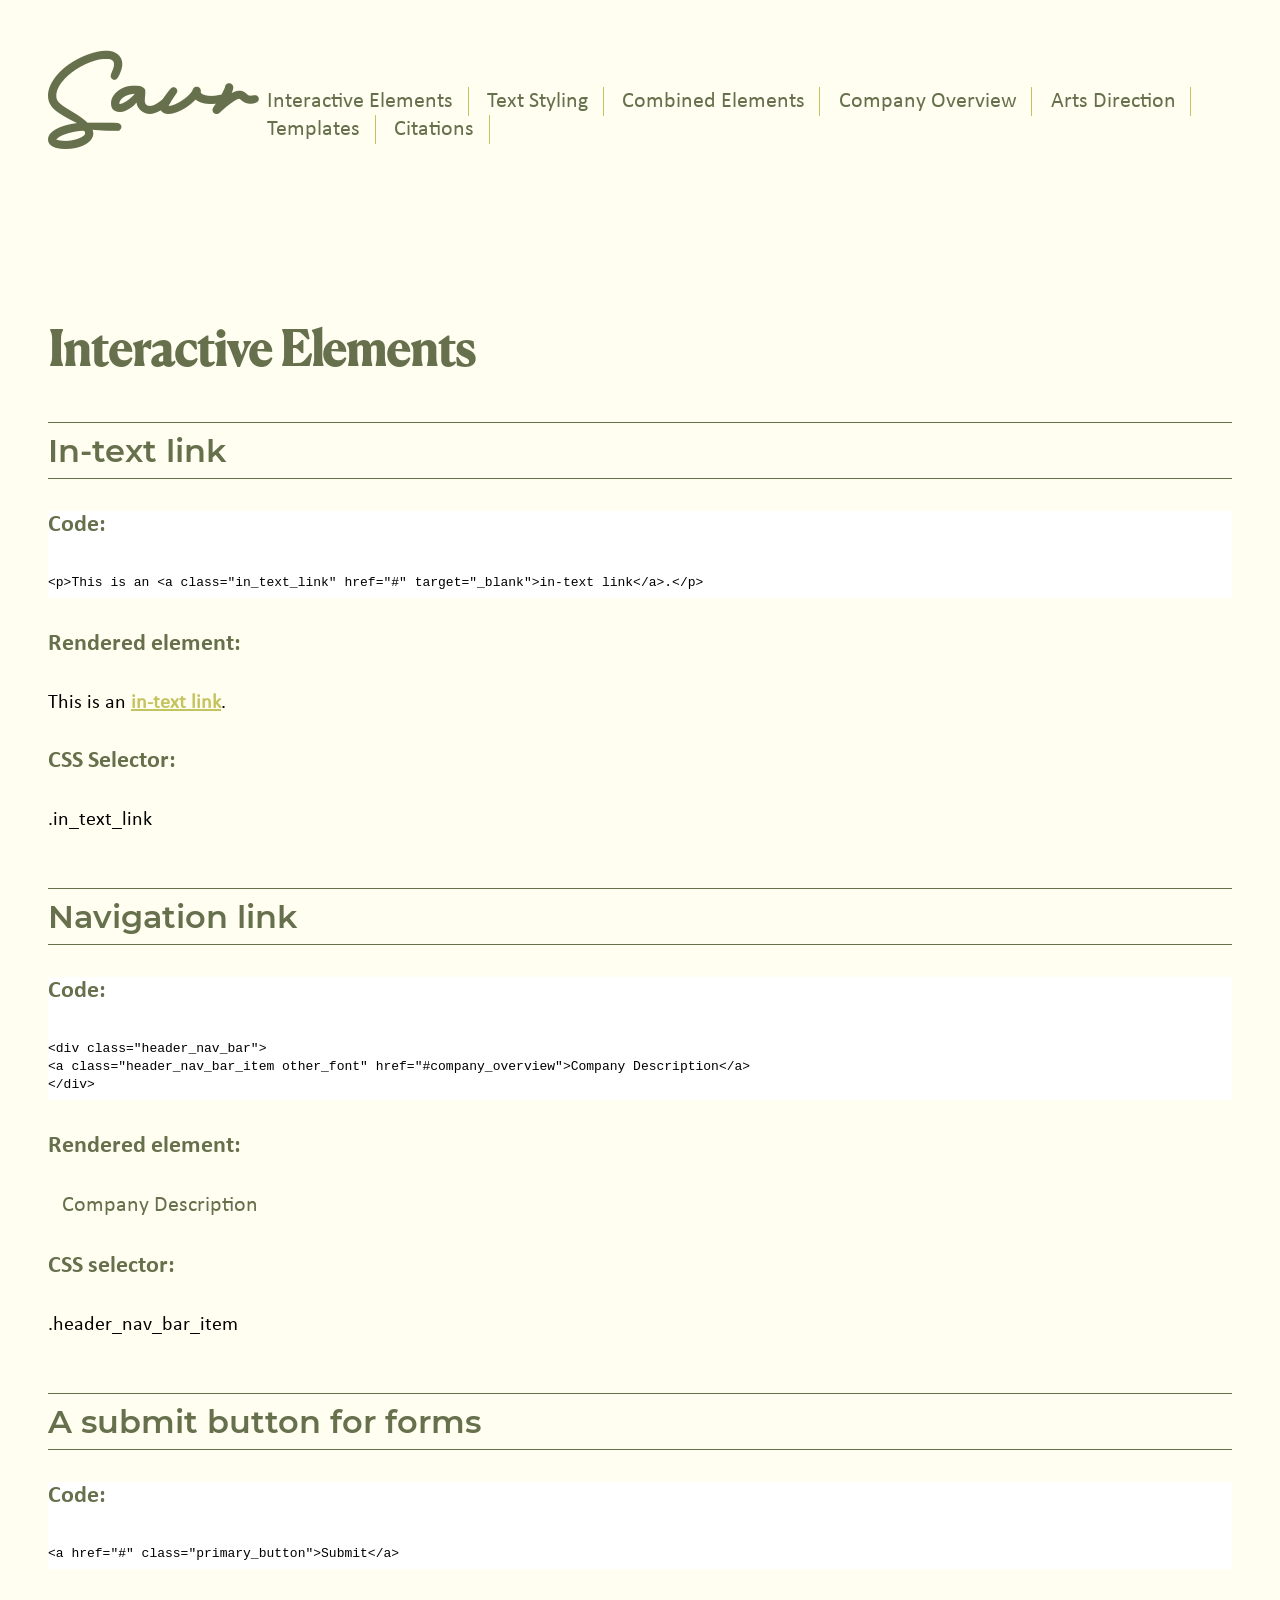
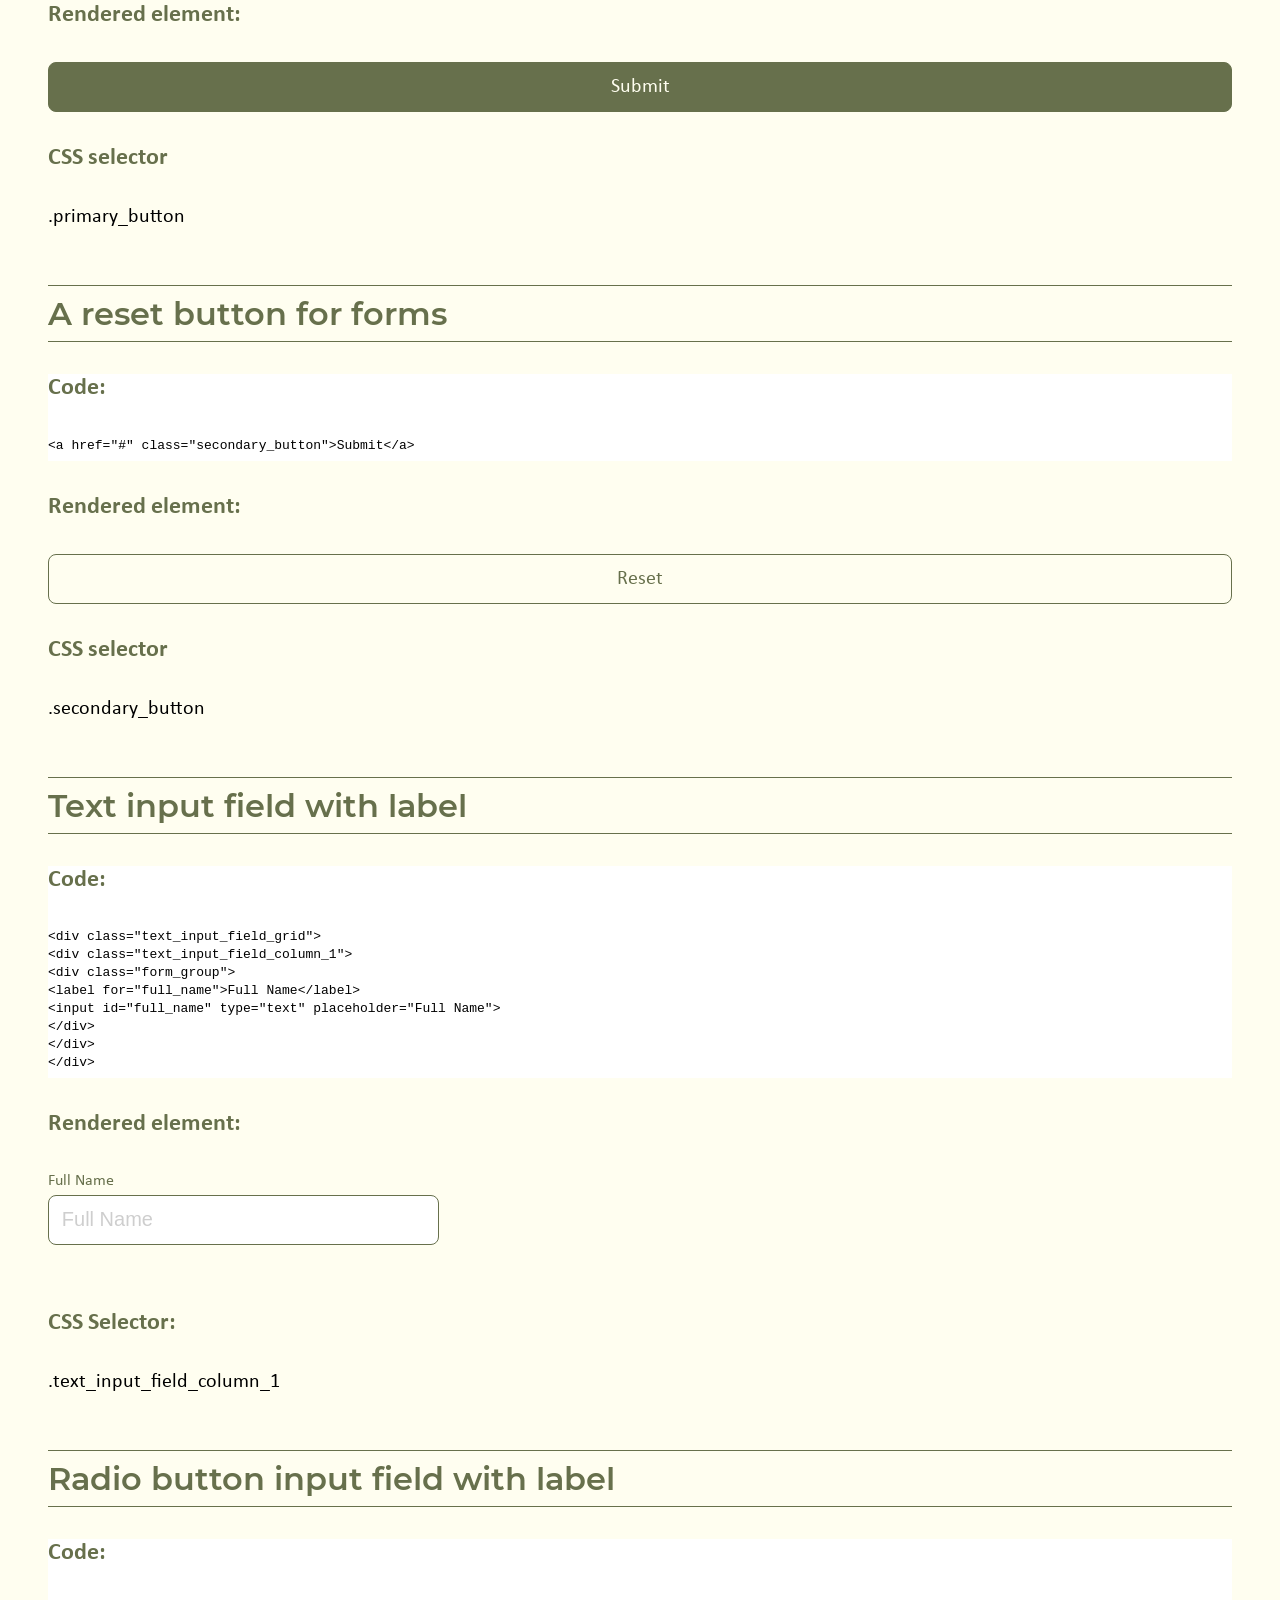
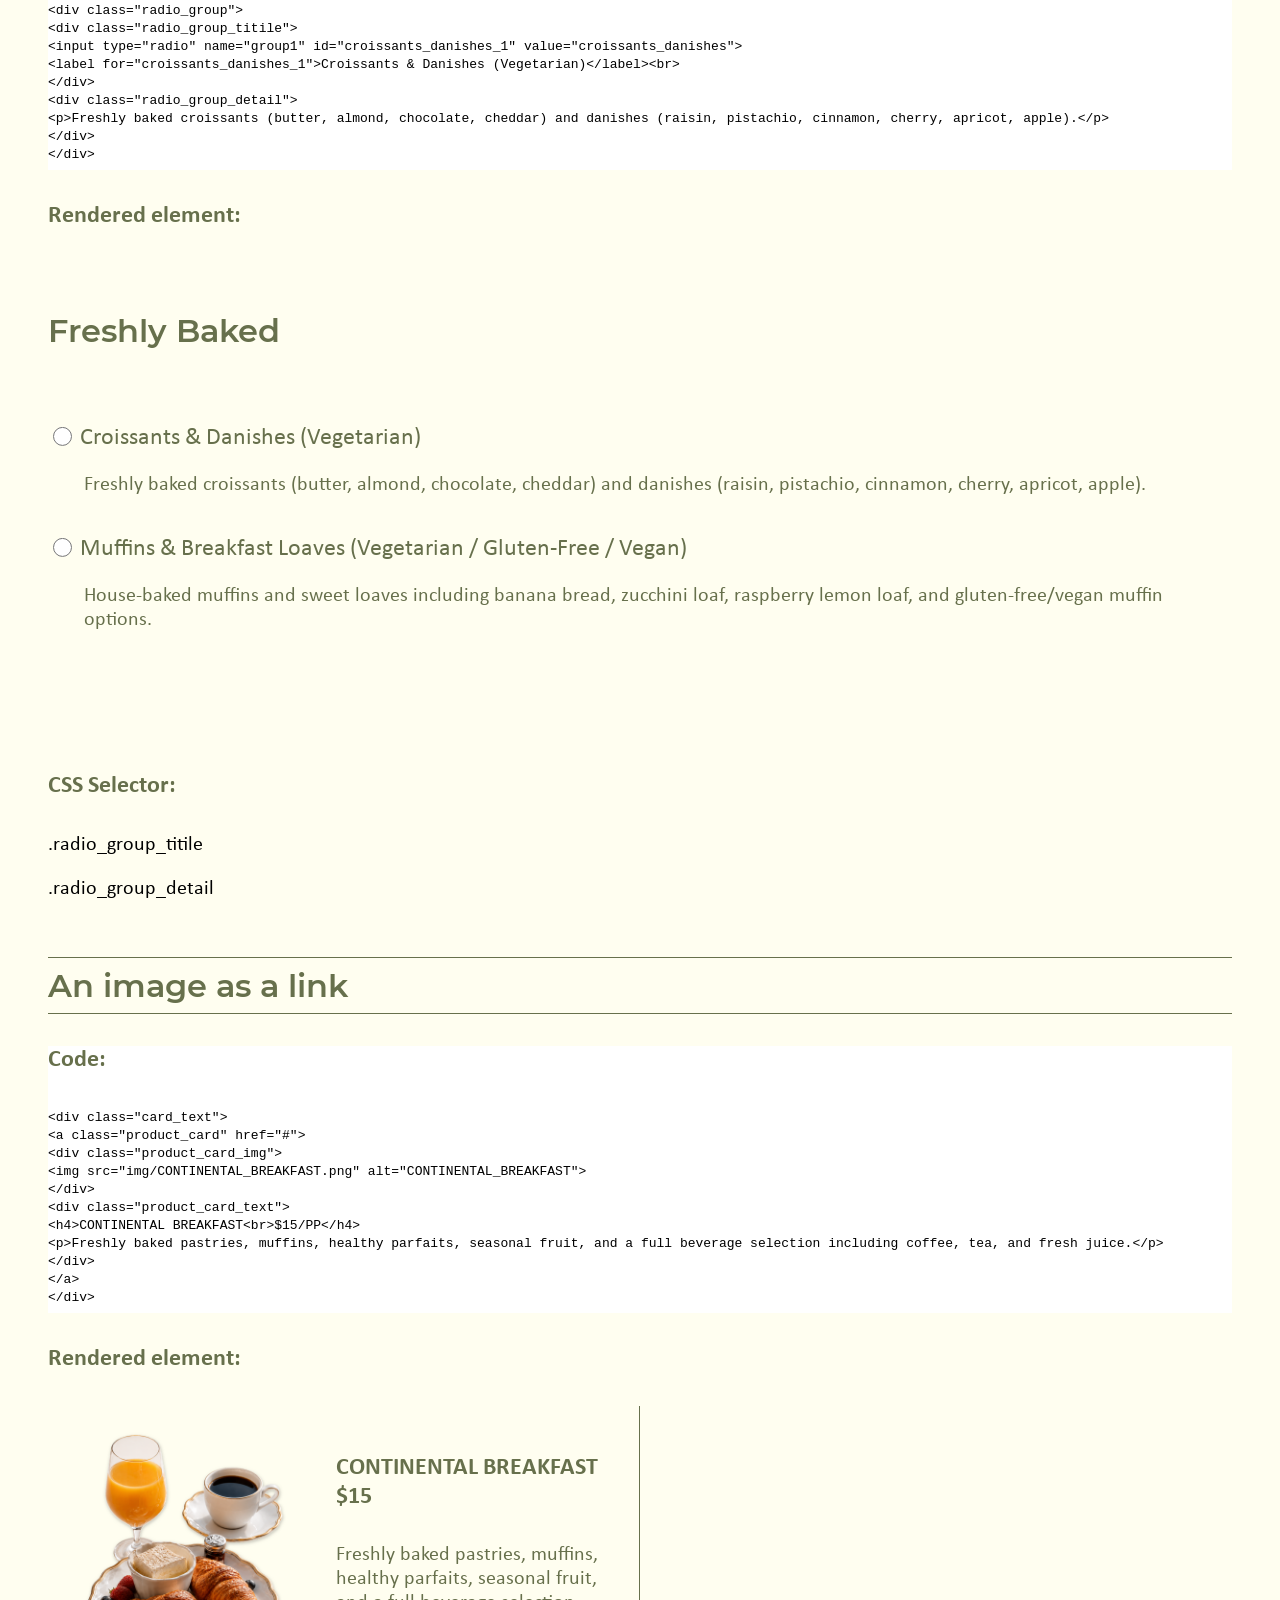
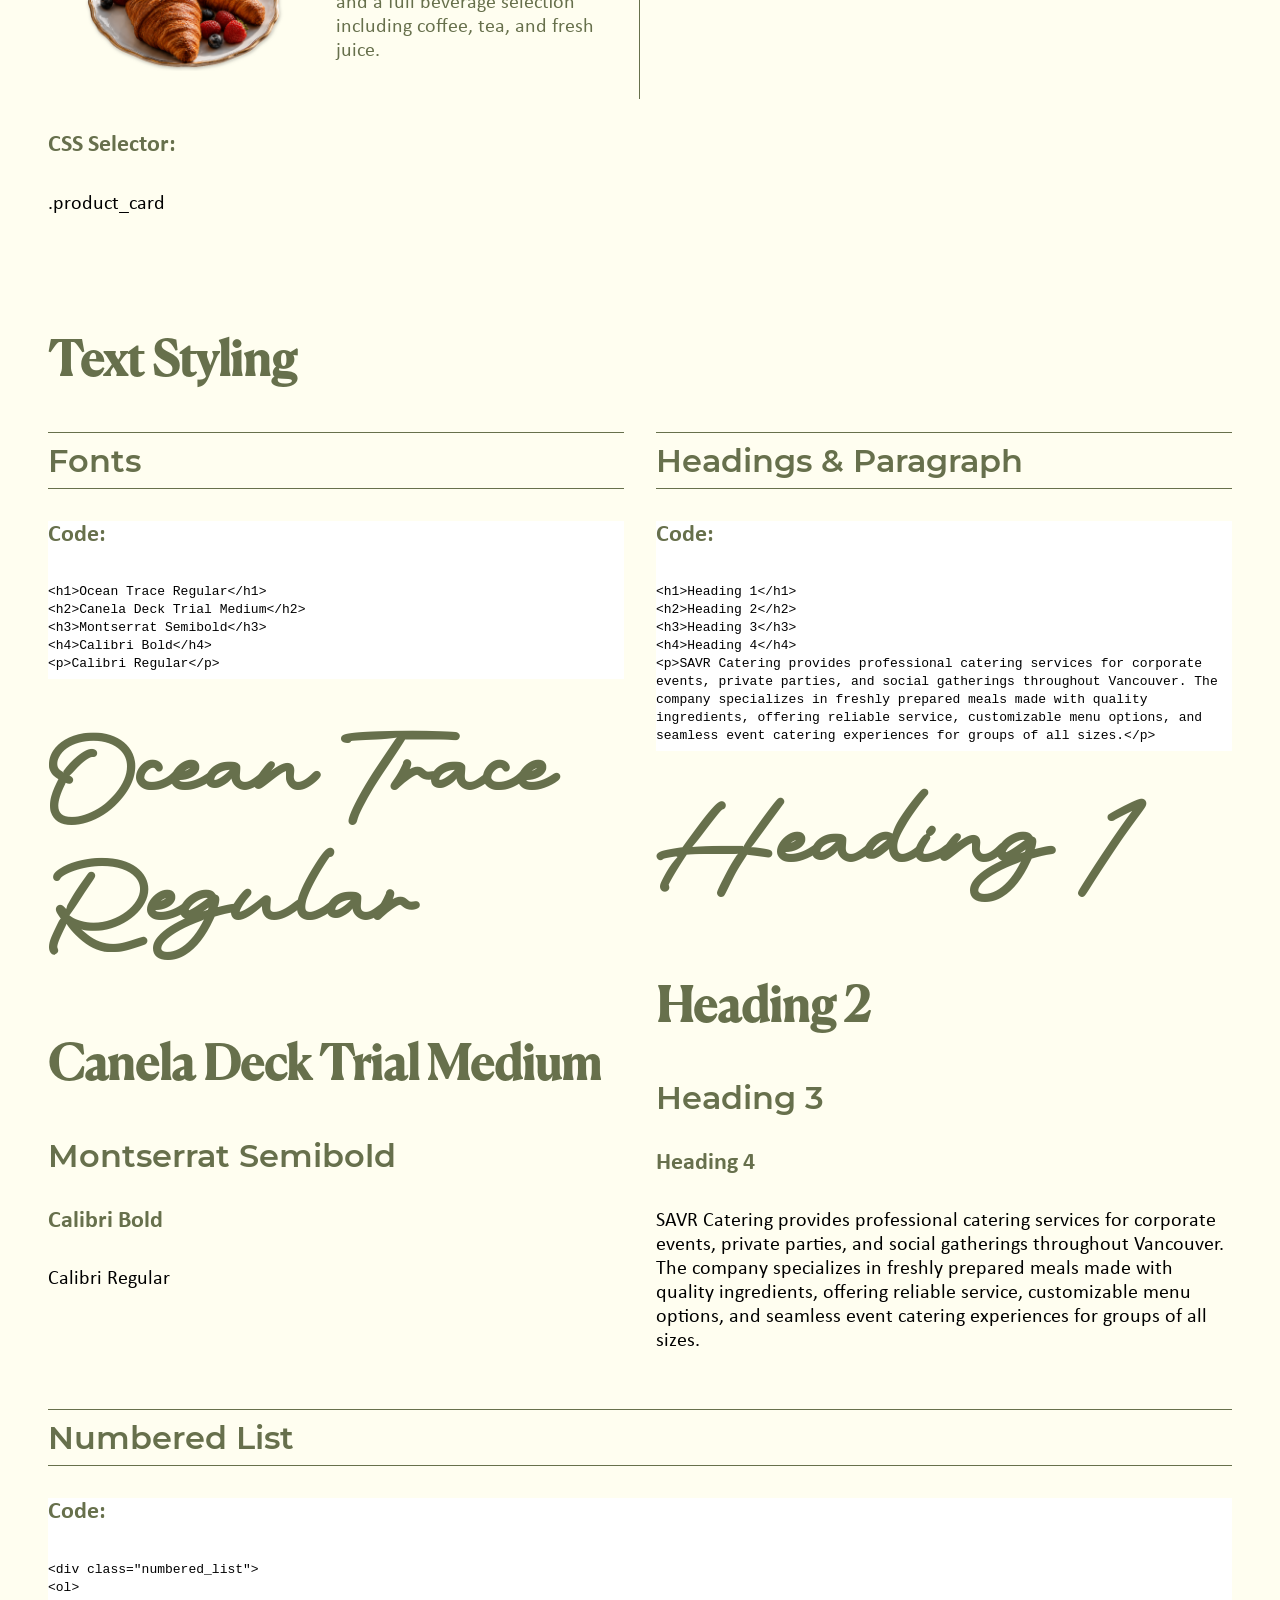
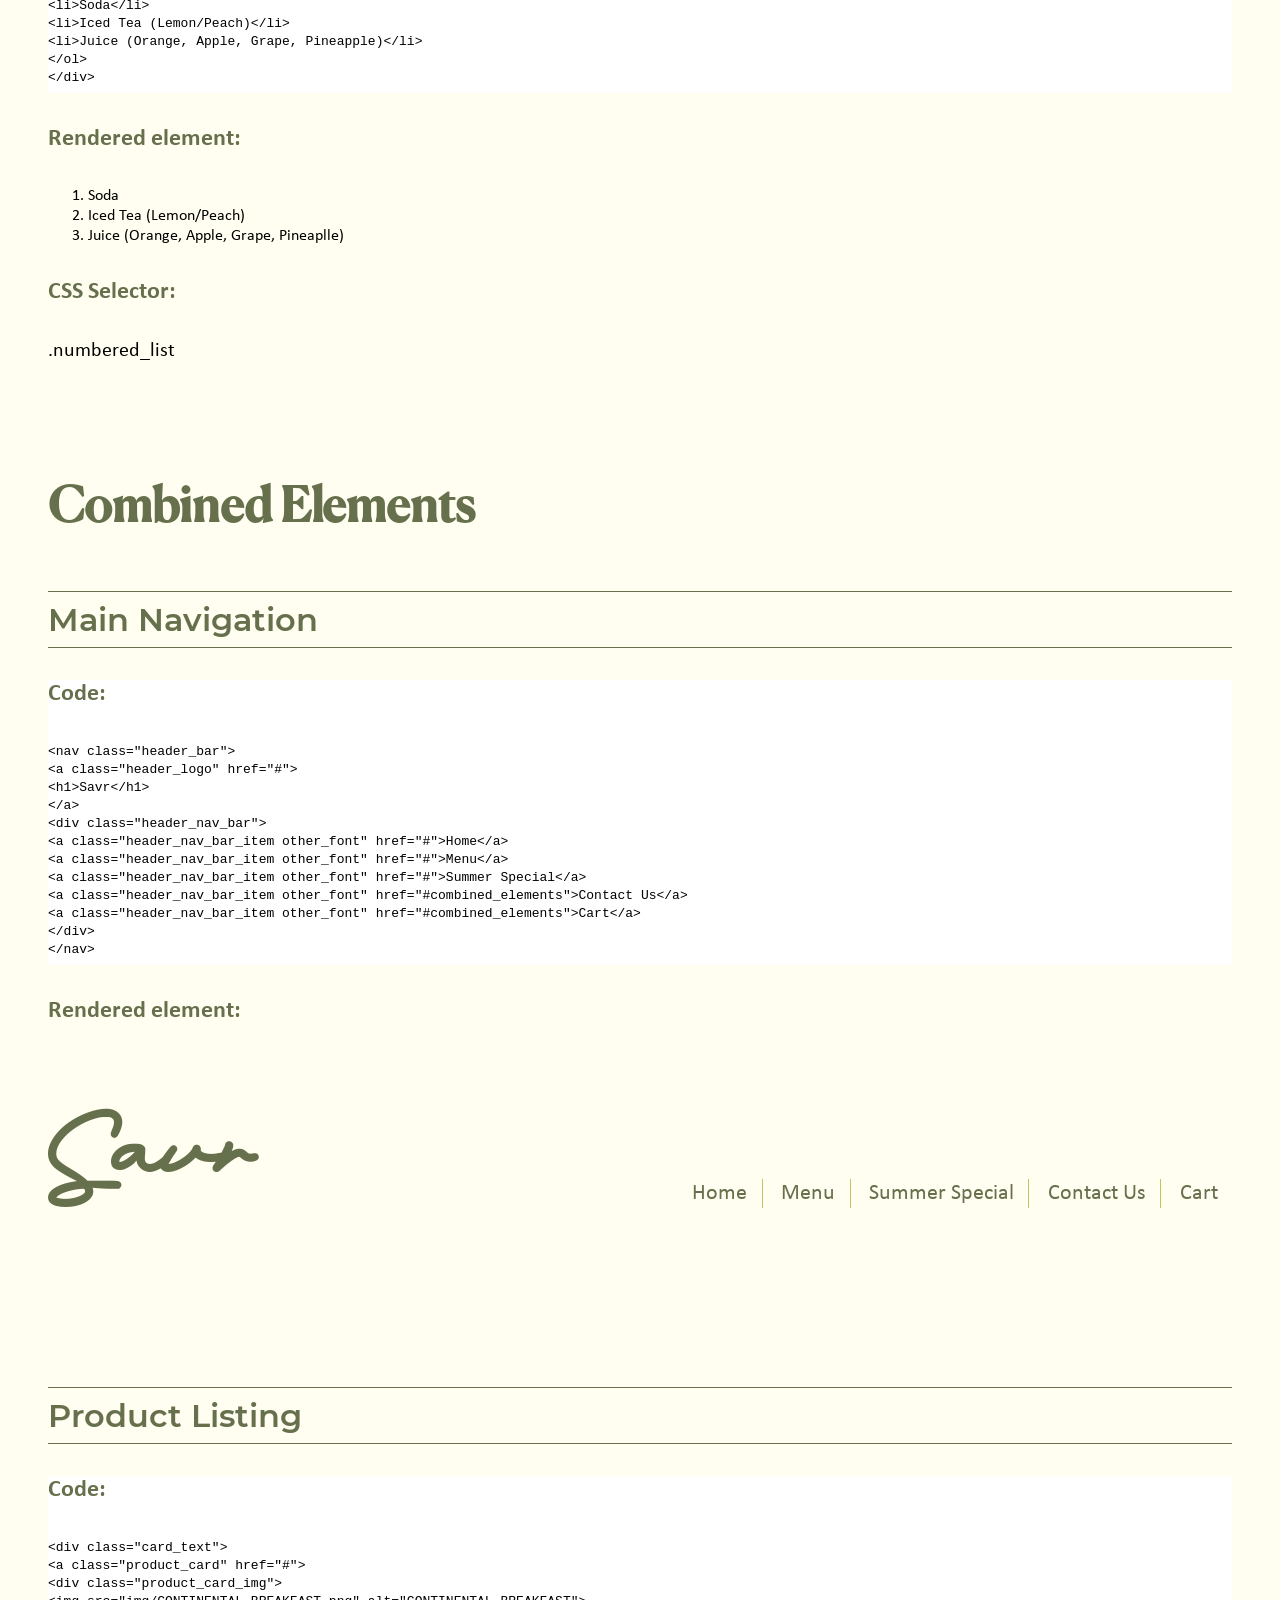
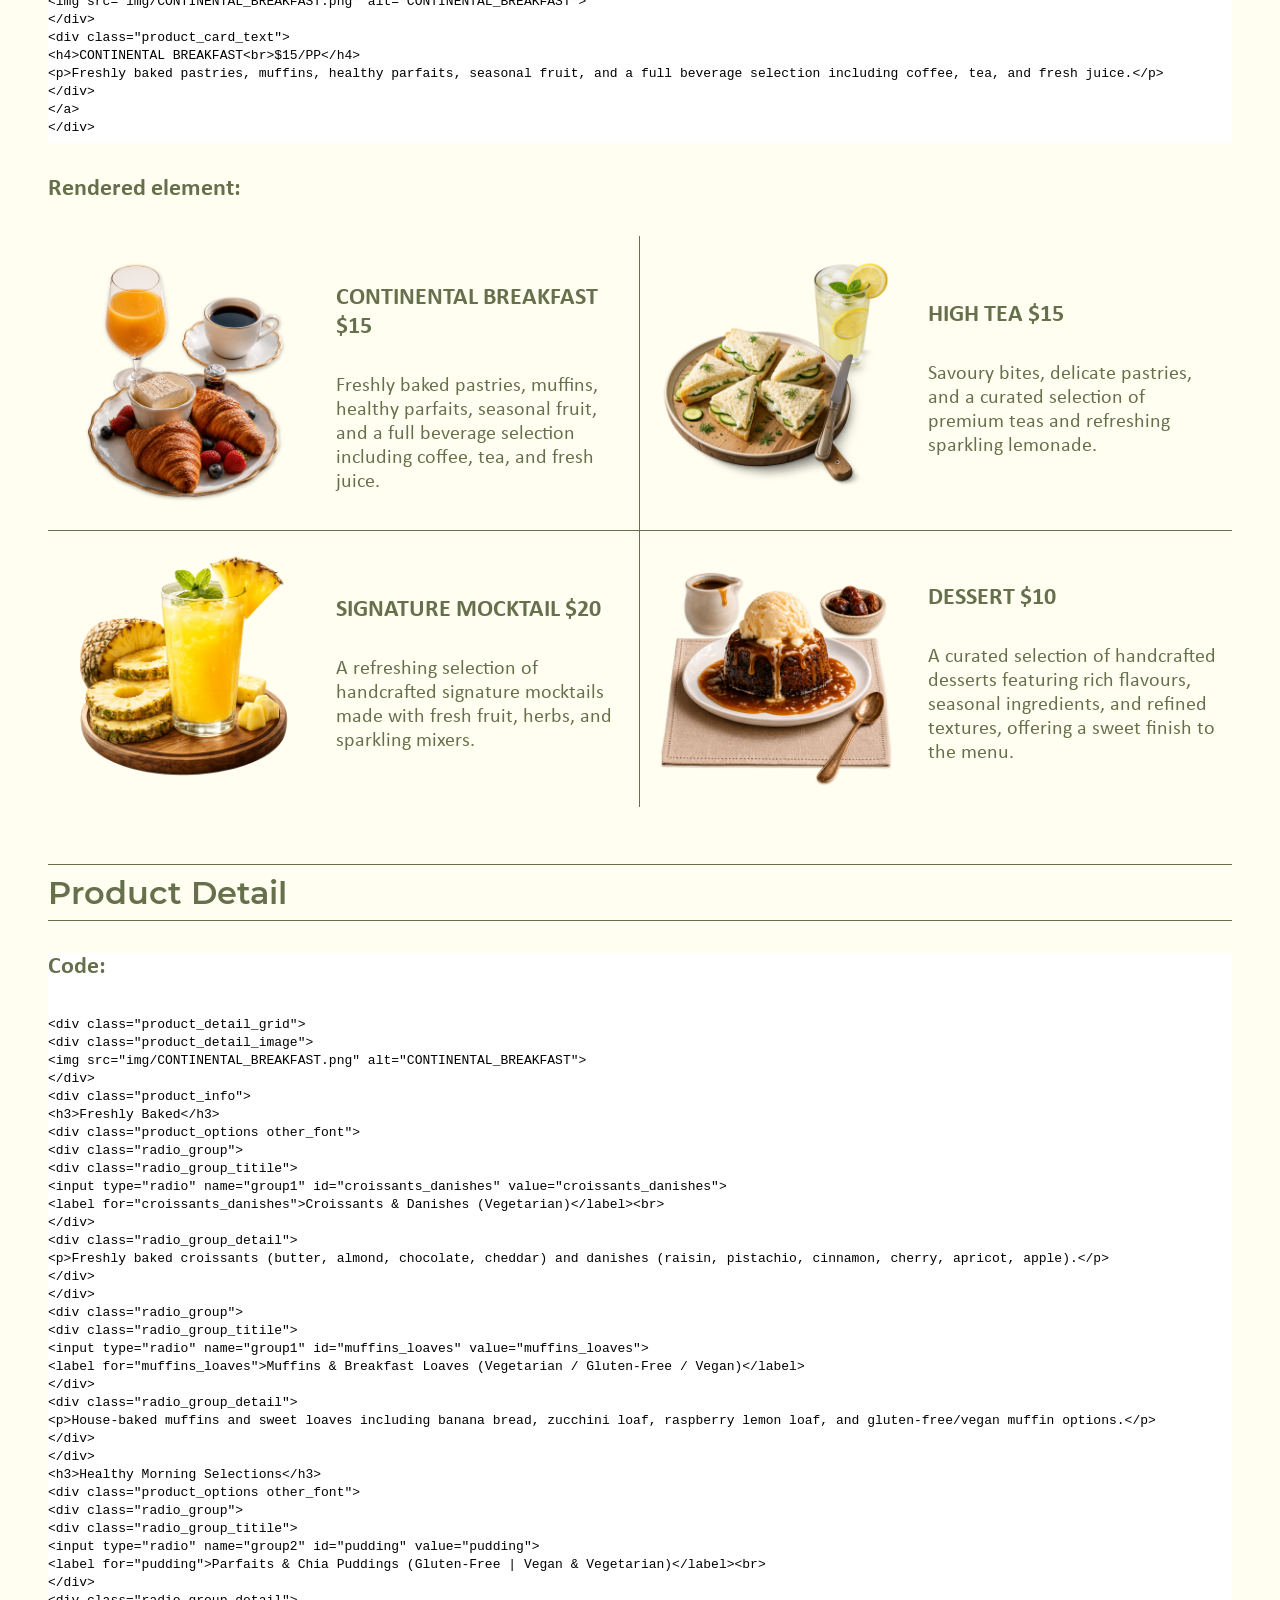
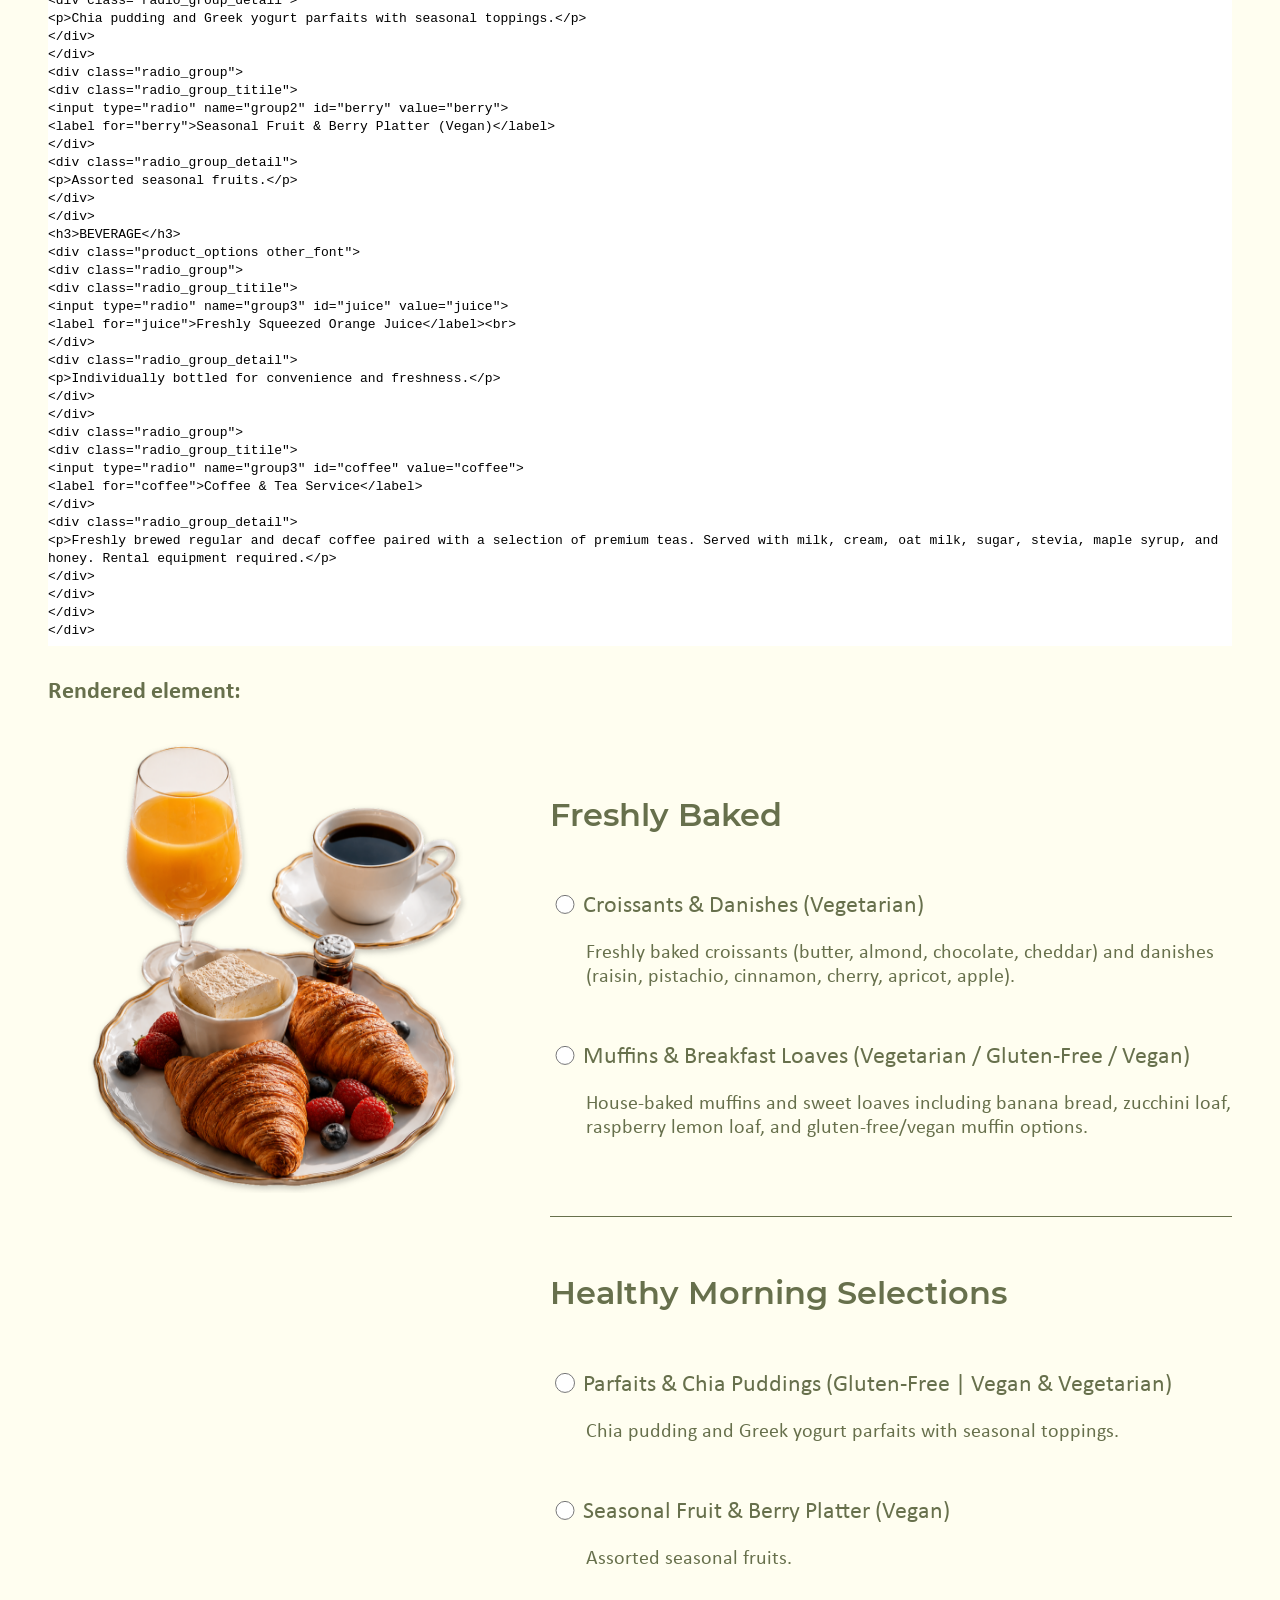
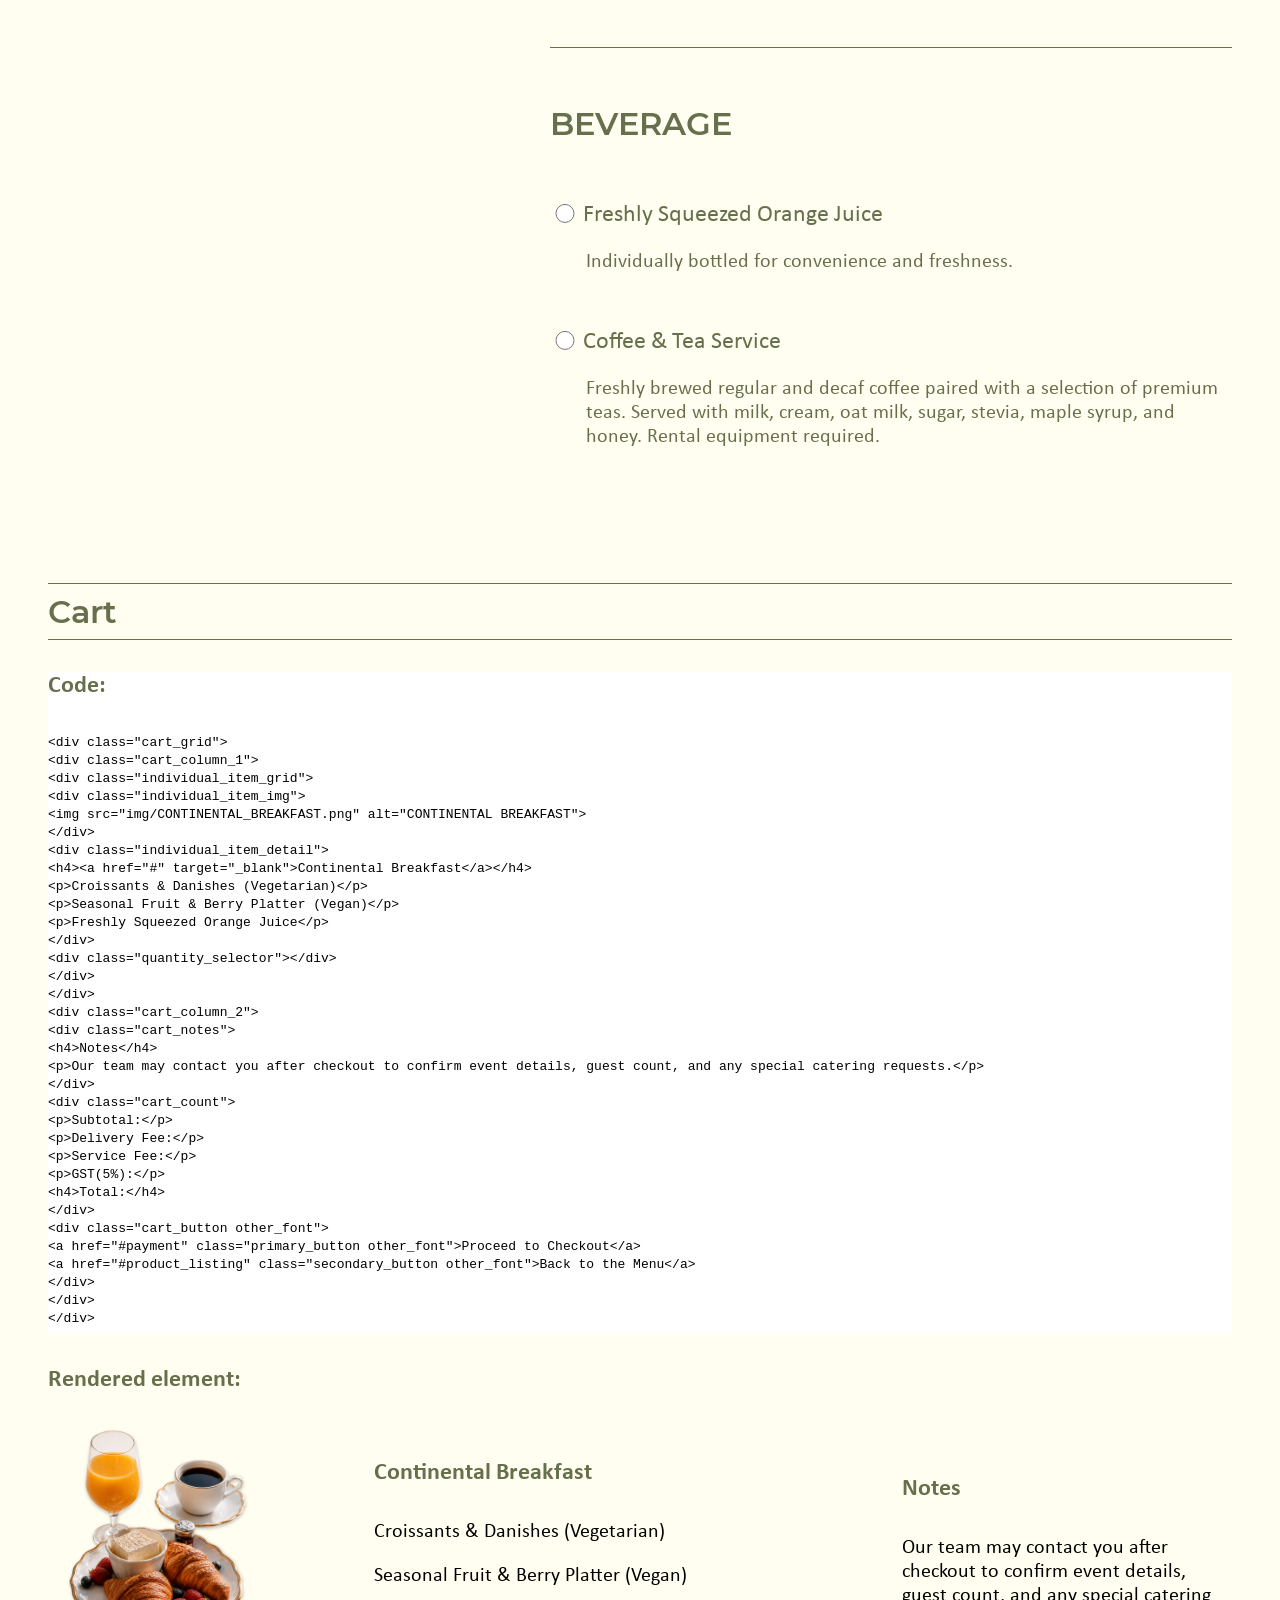
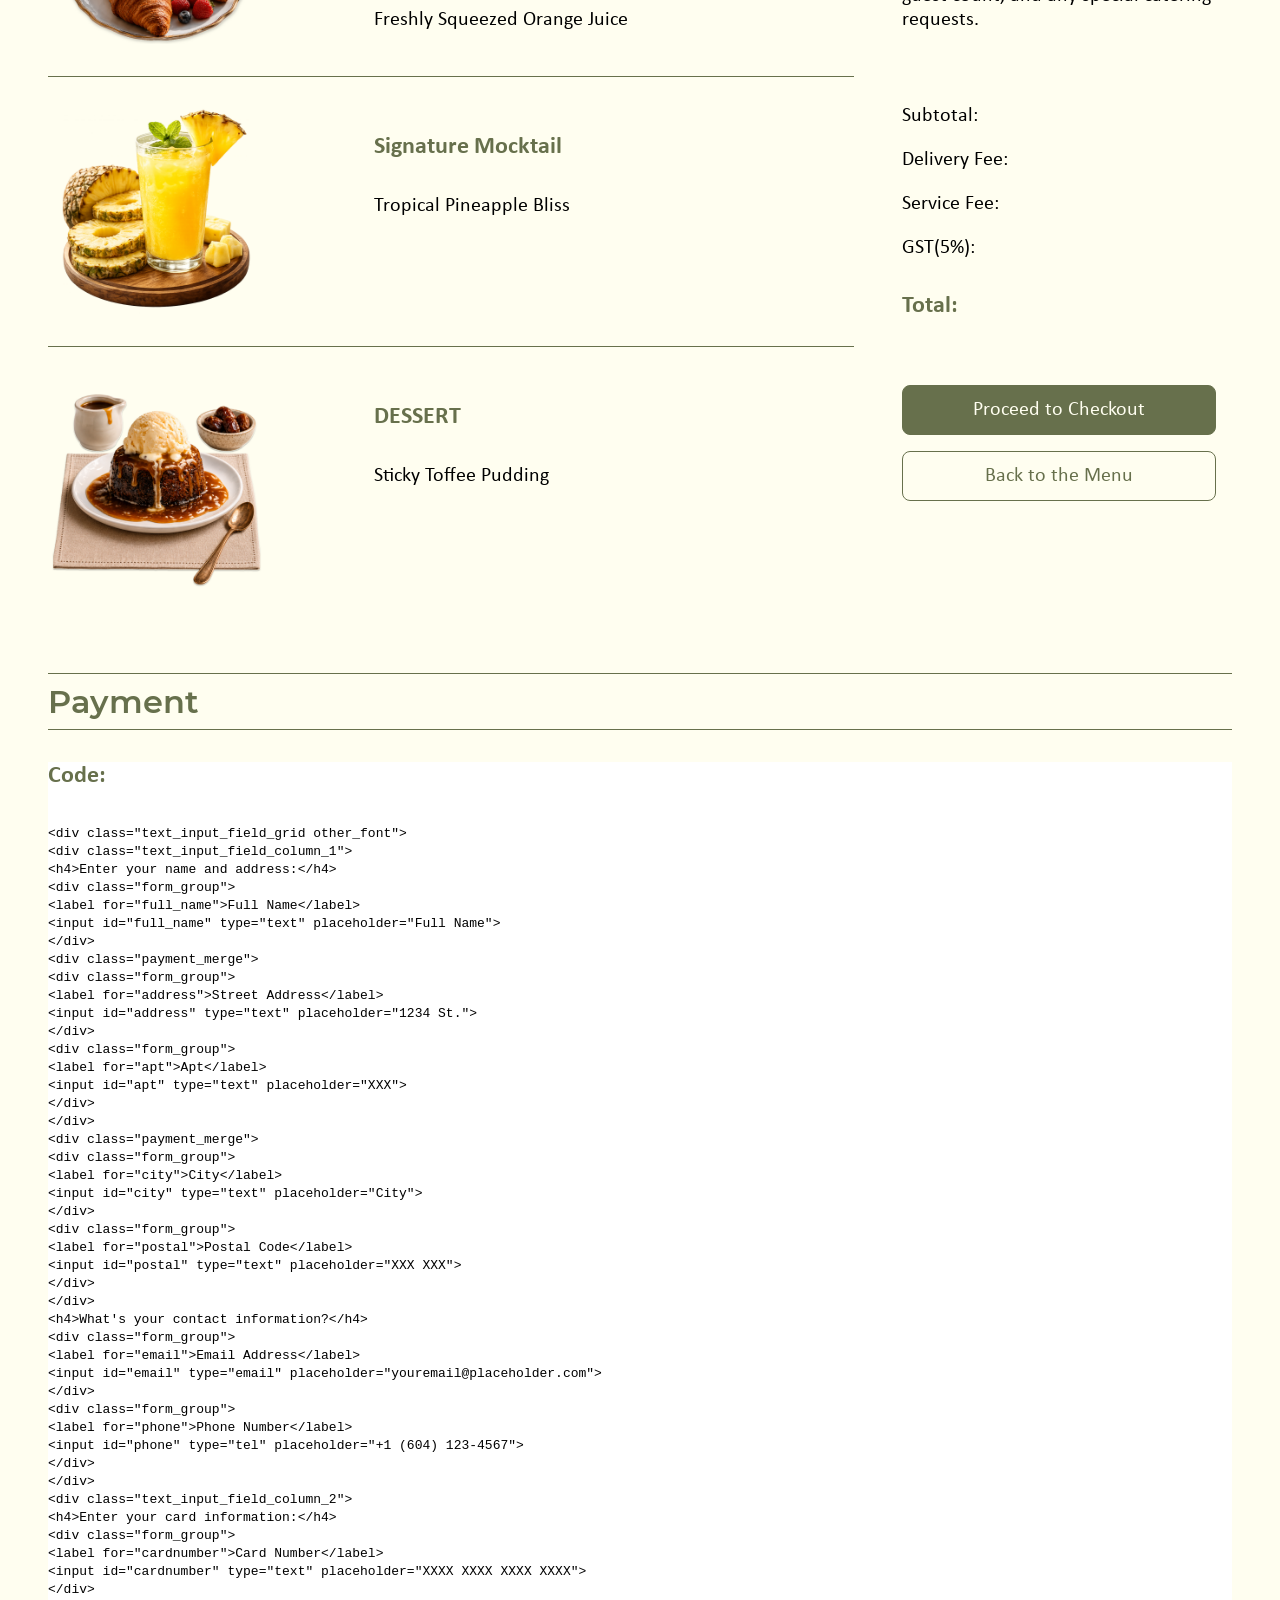
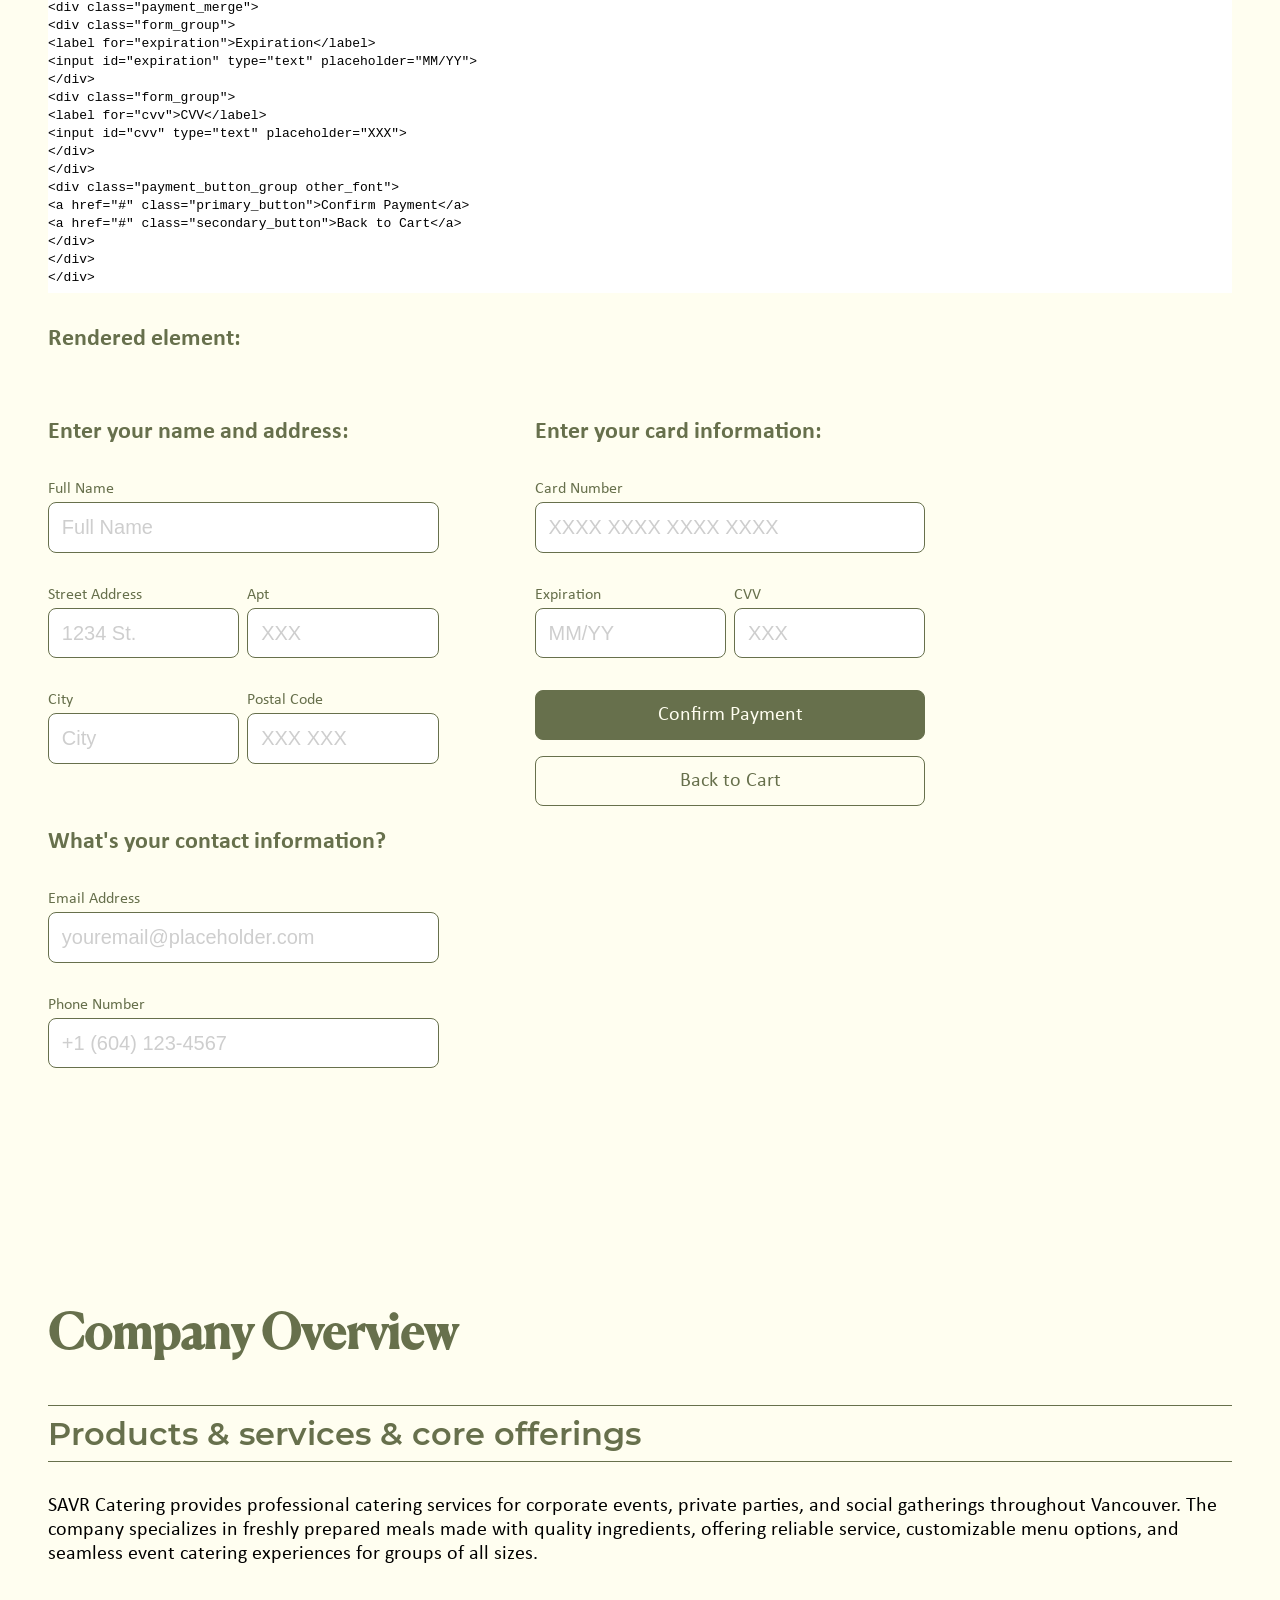
==== commit 7a1f6654: "Yvonne changes to avoid merge conflict" ====
--- a/index.html
+++ b/index.html
@@ -25,12 +25,14 @@
 
             <div class="header_nav_bar">
                 <a class="header_nav_bar_item other_font" href="#interactive_elements">Interactive Elements</a>
+                <a class="header_nav_bar_item other_font" href="#text_styling">Text Styling</a>
                 <a class="header_nav_bar_item other_font" href="#combined_elements">Combined Elements</a>
+                <a class="header_nav_bar_item other_font" href="#company_overview">Company Overview</a>
+                <a class="header_nav_bar_item other_font" href="#arts_direction">Arts Direction</a>
                 <a class="header_nav_bar_item other_font" href="#templates">Templates</a>
                 <a class="header_nav_bar_item other_font" href="citations.html">Citations</a><br>
-                <a class="header_nav_bar_item other_font" href="#company_overview">Company Overview</a>
-                <a class="header_nav_bar_item other_font" href="#arts_direction">Arts Direction</a>
-                <a class="header_nav_bar_item other_font" href="#text_styling">Text Styling</a>
+                
+                
             </div>
         </nav>
     </header>
@@ -275,847 +277,6 @@
 
     </section>
 
-    <!-- Combined Elements -->
-
-    <section id="combined_elements">
-        <h2>Combined Elements</h2>
-
-        <!-- Main Navigation -->
-
-        <section id="main_navigation">
-            <div class="element">
-                <h3>Main Navigation</h3>
-            </div>
-
-            <div class="code">
-                <h4>Code:</h4>
-                <code>&lt;nav class="header_bar"&gt;</code><br>
-
-                <code>&lt;a class="header_logo" href="#"&gt;</code><br>
-                <code>&lt;h1&gt;Savr&lt;/h1&gt;</code><br>
-                <code>&lt;/a&gt;</code><br>
-
-                <code>&lt;div class="header_nav_bar"&gt;</code><br>
-                <code>&lt;a class="header_nav_bar_item other_font" href="#"&gt;Home&lt;/a&gt;</code><br>
-                <code>&lt;a class="header_nav_bar_item other_font" href="#"&gt;Menu&lt;/a&gt;</code><br>
-                <code>&lt;a class="header_nav_bar_item other_font" href="#"&gt;Summer Special&lt;/a&gt;</code><br>
-                <code>&lt;a class="header_nav_bar_item other_font" href="#combined_elements"&gt;Contact Us&lt;/a&gt;</code><br>
-                <code>&lt;a class="header_nav_bar_item other_font" href="#combined_elements"&gt;Cart&lt;/a&gt;</code><br>
-                <code>&lt;/div&gt;</code><br>
-
-                <code>&lt;/nav&gt;</code>
-            </div>
-
-            <h4>Rendered element:</h4>
-
-            <nav class="header_bar">
-                <a class="header_logo" href="#">
-                    <h1>Savr</h1>
-                </a>
-
-                <div class="header_nav_bar">
-                    <a class="header_nav_bar_item other_font" href="#">Home</a>
-                    <a class="header_nav_bar_item other_font" href="#">Menu</a>
-                    <a class="header_nav_bar_item other_font" href="#">Summer Special</a>
-                    <a class="header_nav_bar_item other_font" href="#combined_elements">Contact Us</a>
-                    <a class="header_nav_bar_item other_font" href="#combined_elements">Cart</a>
-                </div>
-            </nav>
-        </section>
-
-        <!-- Product Listing -->
-
-        <section id="product_listing">
-
-            <div class="element">
-                <h3>Product Listing</h3>
-            </div>
-
-            <div class="code">
-                <h4>Code:</h4>
-                <code>&lt;div class="card_text"&gt;</code><br>
-                <code>&lt;a class="product_card" href="#"&gt;</code><br>
-                <code>&lt;div class="product_card_img"&gt;</code><br>
-                <code>&lt;img src="img/CONTINENTAL_BREAKFAST.png" alt="CONTINENTAL_BREAKFAST"&gt;</code><br>
-                <code>&lt;/div&gt;</code><br>
-
-                <code>&lt;div class="product_card_text"&gt;</code><br>
-                <code>&lt;h4&gt;CONTINENTAL BREAKFAST&lt;br&gt;$15/PP&lt;/h4&gt;</code><br>
-                <code>&lt;p&gt;Freshly baked pastries, muffins, healthy parfaits, seasonal fruit, and a full beverage selection including coffee, tea, and fresh juice.&lt;/p&gt;</code><br>
-                <code>&lt;/div&gt;</code><br>
-
-                <code>&lt;/a&gt;</code><br>
-                <code>&lt;/div&gt;</code>
-            </div>
-
-            <h4>Rendered element:</h4>
-
-            <div class="product_list_grid">
-
-                <div class="card_text">
-                    <a class="product_card" href="#">
-                        <div class="product_card_img">
-                            <img src="img/CONTINENTAL_BREAKFAST.png" alt="CONTINENTAL BREAKFAST">
-                        </div>
-
-                        <div class="product_card_text">
-                            <h4>CONTINENTAL BREAKFAST $15</h4>
-                            <p>Freshly baked pastries, muffins, healthy parfaits, seasonal fruit, and a full beverage
-                                selection
-                                including coffee, tea, and fresh juice.</p>
-                        </div>
-                    </a>
-                </div>
-
-                <div class="card_text">
-                    <a class="product_card" href="#">
-                        <div class="product_card_img">
-                            <img src="img/HIGH_TEA.png" alt="HIGH TEA">
-                        </div>
-
-                        <div class="product_card_text">
-                            <h4>HIGH TEA $15</h4>
-                            <p>Savoury bites, delicate pastries, and a curated selection of premium teas and refreshing
-                                sparkling lemonade.</p>
-                        </div>
-                    </a>
-                </div>
-
-                <div class="card_text">
-                    <a class="product_card" href="#">
-                        <div class="product_card_img">
-                            <img src="img/SIGNATURE_MOCKTAIL.png" alt="SIGNATURE MOCKTAIL">
-                        </div>
-
-                        <div class="product_card_text">
-                            <h4>SIGNATURE MOCKTAIL $20</h4>
-                            <p>A refreshing selection of handcrafted signature mocktails made with fresh fruit, herbs,
-                                and sparkling mixers.</p>
-                        </div>
-                    </a>
-                </div>
-
-                <div class="card_text">
-                    <a class="product_card" href="#">
-                        <div class="product_card_img">
-                            <img src="img/DESSERT.png" alt="DESSERT">
-                        </div>
-
-                        <div class="product_card_text">
-                            <h4>DESSERT $10</h4>
-                            <p>A curated selection of handcrafted desserts featuring rich flavours, seasonal
-                                ingredients, and refined textures, offering
-                                a sweet finish to the menu.</p>
-                        </div>
-                    </a>
-                </div>
-            </div>
-        </section>
-
-        <!-- Product Detail -->
-
-        <section id="product_detail">
-            <div class="element">
-                <h3>Product Detail</h3>
-            </div>
-
-            <div class="code">
-                <h4>Code:</h4>
-                <code>&lt;div class="product_detail_grid"&gt;</code><br>
-                <code>&lt;div class="product_detail_image"&gt;</code><br>
-                <code>&lt;img src="img/CONTINENTAL_BREAKFAST.png" alt="CONTINENTAL_BREAKFAST"&gt;</code><br>
-                <code>&lt;/div&gt;</code><br>
-
-                <code>&lt;div class="product_info"&gt;</code><br>
-                <code>&lt;h3&gt;Freshly Baked&lt;/h3&gt;</code><br>
-                <code>&lt;div class="product_options other_font"&gt;</code><br>
-
-                <code>&lt;div class="radio_group"&gt;</code><br>
-                <code>&lt;div class="radio_group_titile"&gt;</code><br>
-                <code>&lt;input type="radio" name="group1" id="croissants_danishes" value="croissants_danishes"&gt;</code><br>
-                <code>&lt;label for="croissants_danishes"&gt;Croissants &amp; Danishes (Vegetarian)&lt;/label&gt;&lt;br&gt;</code><br>
-                <code>&lt;/div&gt;</code><br>
-                <code>&lt;div class="radio_group_detail"&gt;</code><br>
-                <code>&lt;p&gt;Freshly baked croissants (butter, almond, chocolate, cheddar) and danishes (raisin, pistachio, cinnamon, cherry, apricot, apple).&lt;/p&gt;</code><br>
-                <code>&lt;/div&gt;</code><br>
-                <code>&lt;/div&gt;</code><br>
-
-                <code>&lt;div class="radio_group"&gt;</code><br>
-                <code>&lt;div class="radio_group_titile"&gt;</code><br>
-                <code>&lt;input type="radio" name="group1" id="muffins_loaves" value="muffins_loaves"&gt;</code><br>
-                <code>&lt;label for="muffins_loaves"&gt;Muffins &amp; Breakfast Loaves (Vegetarian / Gluten-Free / Vegan)&lt;/label&gt;</code><br>
-                <code>&lt;/div&gt;</code><br>
-                <code>&lt;div class="radio_group_detail"&gt;</code><br>
-                <code>&lt;p&gt;House-baked muffins and sweet loaves including banana bread, zucchini loaf, raspberry lemon loaf, and gluten-free/vegan muffin options.&lt;/p&gt;</code><br>
-                <code>&lt;/div&gt;</code><br>
-                <code>&lt;/div&gt;</code><br>
-
-                <code>&lt;h3&gt;Healthy Morning Selections&lt;/h3&gt;</code><br>
-
-                <code>&lt;div class="product_options other_font"&gt;</code><br>
-
-                <code>&lt;div class="radio_group"&gt;</code><br>
-                <code>&lt;div class="radio_group_titile"&gt;</code><br>
-                <code>&lt;input type="radio" name="group2" id="pudding" value="pudding"&gt;</code><br>
-                <code>&lt;label for="pudding"&gt;Parfaits &amp; Chia Puddings (Gluten-Free | Vegan &amp; Vegetarian)&lt;/label&gt;&lt;br&gt;</code><br>
-                <code>&lt;/div&gt;</code><br>
-                <code>&lt;div class="radio_group_detail"&gt;</code><br>
-                <code>&lt;p&gt;Chia pudding and Greek yogurt parfaits with seasonal toppings.&lt;/p&gt;</code><br>
-                <code>&lt;/div&gt;</code><br>
-                <code>&lt;/div&gt;</code><br>
-
-                <code>&lt;div class="radio_group"&gt;</code><br>
-                <code>&lt;div class="radio_group_titile"&gt;</code><br>
-                <code>&lt;input type="radio" name="group2" id="berry" value="berry"&gt;</code><br>
-                <code>&lt;label for="berry"&gt;Seasonal Fruit &amp; Berry Platter (Vegan)&lt;/label&gt;</code><br>
-                <code>&lt;/div&gt;</code><br>
-                <code>&lt;div class="radio_group_detail"&gt;</code><br>
-                <code>&lt;p&gt;Assorted seasonal fruits.&lt;/p&gt;</code><br>
-                <code>&lt;/div&gt;</code><br>
-                <code>&lt;/div&gt;</code><br>
-
-                <code>&lt;h3&gt;BEVERAGE&lt;/h3&gt;</code><br>
-
-                <code>&lt;div class="product_options other_font"&gt;</code><br>
-
-                <code>&lt;div class="radio_group"&gt;</code><br>
-                <code>&lt;div class="radio_group_titile"&gt;</code><br>
-                <code>&lt;input type="radio" name="group3" id="juice" value="juice"&gt;</code><br>
-                <code>&lt;label for="juice"&gt;Freshly Squeezed Orange Juice&lt;/label&gt;&lt;br&gt;</code><br>
-                <code>&lt;/div&gt;</code><br>
-                <code>&lt;div class="radio_group_detail"&gt;</code><br>
-                <code>&lt;p&gt;Individually bottled for convenience and freshness.&lt;/p&gt;</code><br>
-                <code>&lt;/div&gt;</code><br>
-                <code>&lt;/div&gt;</code><br>
-
-                <code>&lt;div class="radio_group"&gt;</code><br>
-                <code>&lt;div class="radio_group_titile"&gt;</code><br>
-                <code>&lt;input type="radio" name="group3" id="coffee" value="coffee"&gt;</code><br>
-                <code>&lt;label for="coffee"&gt;Coffee &amp; Tea Service&lt;/label&gt;</code><br>
-                <code>&lt;/div&gt;</code><br>
-                <code>&lt;div class="radio_group_detail"&gt;</code><br>
-                <code>&lt;p&gt;Freshly brewed regular and decaf coffee paired with a selection of premium teas. Served with milk, cream, oat milk, sugar, stevia, maple syrup, and honey. Rental equipment required.&lt;/p&gt;</code><br>
-                <code>&lt;/div&gt;</code><br>
-                <code>&lt;/div&gt;</code><br>
-
-                <code>&lt;/div&gt;</code><br>
-                <code>&lt;/div&gt;</code>
-
-            </div>
-
-            <h4>Rendered element:</h4>
-
-            <div class="product_detail_grid">
-                <div class="product_detail_image">
-                    <img src="img/CONTINENTAL_BREAKFAST.png" alt="CONTINENTAL BREAKFAST">
-                </div>
-
-                <div class="product_info">
-                    <h3>Freshly Baked</h3>
-                    <div class="product_options other_font">
-
-                        <div class="radio_group">
-                            <div class="radio_group_titile">
-                                <input type="radio" name="group1" id="croissants_danishes" value="croissants_danishes">
-                                <label for="croissants_danishes">Croissants & Danishes (Vegetarian)</label><br>
-                            </div>
-                            <div class="radio_group_detail">
-                                <p>Freshly baked croissants (butter, almond, chocolate, cheddar) and danishes (raisin,
-                                    pistachio, cinnamon, cherry, apricot, apple).</p>
-                            </div>
-                        </div>
-
-                        <div class="radio_group">
-                            <div class="radio_group_titile">
-                                <input type="radio" name="group1" id="muffins_loaves" value="muffins_loaves">
-                                <label for="muffins_loaves">Muffins & Breakfast Loaves (Vegetarian / Gluten-Free /
-                                    Vegan)</label>
-                            </div>
-                            <div class="radio_group_detail">
-                                <p>House-baked muffins and sweet loaves including banana bread, zucchini loaf, raspberry
-                                    lemon loaf, and gluten-free/vegan muffin options.</p>
-                            </div>
-                        </div>
-                    </div>
-
-                    <h3>Healthy Morning Selections</h3>
-
-                    <div class="product_options other_font">
-
-                        <div class="radio_group">
-                            <div class="radio_group_titile">
-                                <input type="radio" name="group2" id="pudding" value="pudding">
-                                <label for="pudding">Parfaits & Chia Puddings (Gluten-Free | Vegan &
-                                    Vegetarian)</label><br>
-                            </div>
-                            <div class="radio_group_detail">
-                                <p>Chia pudding and Greek yogurt parfaits with seasonal toppings.</p>
-                            </div>
-                        </div>
-
-                        <div class="radio_group">
-                            <div class="radio_group_titile">
-                                <input type="radio" name="group2" id="berry" value="berry">
-                                <label for="berry">Seasonal Fruit & Berry Platter (Vegan)</label>
-                            </div>
-                            <div class="radio_group_detail">
-                                <p>Assorted seasonal fruits.</p>
-                            </div>
-                        </div>
-                    </div>
-
-
-
-                    <h3>BEVERAGE</h3>
-
-                    <div class="product_options other_font">
-
-                        <div class="radio_group">
-                            <div class="radio_group_titile">
-                                <input type="radio" name="group3" id="juice" value="juice">
-                                <label for="juice">Freshly Squeezed Orange Juice</label><br>
-                            </div>
-                            <div class="radio_group_detail">
-                                <p> Individually bottled for convenience and freshness.</p>
-                            </div>
-                        </div>
-
-                        <div class="radio_group">
-                            <div class="radio_group_titile">
-                                <input type="radio" name="group3" id="coffee" value="coffee">
-                                <label for="coffee">Coffee & Tea Service</label>
-                            </div>
-                            <div class="radio_group_detail">
-                                <p>Freshly brewed regular and decaf coffee paired with a selection of premium teas.
-                                    Served with milk, cream, oat milk, sugar, stevia, maple syrup,
-                                    and honey. Rental equipment required.</p>
-                            </div>
-                        </div>
-                    </div>
-
-                </div>
-
-            </div>
-
-        </section>
-
-        <!-- Cart -->
-
-        <section id="cart">
-
-            <div class="element">
-                <h3>Cart</h3>
-            </div>
-
-            <div class="code">
-                <h4>Code:</h4>
-                <code>&lt;div class="cart_grid"&gt;</code><br>
-                <code>&lt;div class="cart_column_1"&gt;</code><br>
-
-                <code>&lt;div class="individual_item_grid"&gt;</code><br>
-                <code>&lt;div class="individual_item_img"&gt;</code><br>
-                <code>&lt;img src="img/CONTINENTAL_BREAKFAST.png" alt="CONTINENTAL BREAKFAST"&gt;</code><br>
-                <code>&lt;/div&gt;</code><br>
-
-                <code>&lt;div class="individual_item_detail"&gt;</code><br>
-                <code>&lt;h4&gt;&lt;a href="#" target="_blank"&gt;Continental Breakfast&lt;/a&gt;&lt;/h4&gt;</code><br>
-                <code>&lt;p&gt;Croissants &amp; Danishes (Vegetarian)&lt;/p&gt;</code><br>
-                <code>&lt;p&gt;Seasonal Fruit &amp; Berry Platter (Vegan)&lt;/p&gt;</code><br>
-                <code>&lt;p&gt;Freshly Squeezed Orange Juice&lt;/p&gt;</code><br>
-                <code>&lt;/div&gt;</code><br>
-
-                <code>&lt;div class="quantity_selector"&gt;&lt;/div&gt;</code><br>
-                <code>&lt;/div&gt;</code><br>
-
-                <code>&lt;/div&gt;</code><br>
-
-                <code>&lt;div class="cart_column_2"&gt;</code><br>
-                <code>&lt;div class="cart_notes"&gt;</code><br>
-                <code>&lt;h4&gt;Notes&lt;/h4&gt;</code><br>
-                <code>&lt;p&gt;Our team may contact you after checkout to confirm event details, guest count, and any special catering requests.&lt;/p&gt;</code><br>
-                <code>&lt;/div&gt;</code><br>
-
-                <code>&lt;div class="cart_count"&gt;</code><br>
-                <code>&lt;p&gt;Subtotal:&lt;/p&gt;</code><br>
-                <code>&lt;p&gt;Delivery Fee:&lt;/p&gt;</code><br>
-                <code>&lt;p&gt;Service Fee:&lt;/p&gt;</code><br>
-                <code>&lt;p&gt;GST(5%):&lt;/p&gt;</code><br>
-                <code>&lt;h4&gt;Total:&lt;/h4&gt;</code><br>
-                <code>&lt;/div&gt;</code><br>
-
-                <code>&lt;div class="cart_button other_font"&gt;</code><br>
-                <code>&lt;a href="#payment" class="primary_button other_font"&gt;Proceed to Checkout&lt;/a&gt;</code><br>
-                <code>&lt;a href="#product_listing" class="secondary_button other_font"&gt;Back to the Menu&lt;/a&gt;</code><br>
-                <code>&lt;/div&gt;</code><br>
-                <code>&lt;/div&gt;</code><br>
-                <code>&lt;/div&gt;</code><br>
-            </div>
-
-            <h4>Rendered element:</h4>
-
-            <!-- Overall layout of the page -->
-            <div class="cart_grid">
-
-                <!-- the left side of the page -->
-                <div class="cart_column_1">
-
-                    <!-- the first item in the cart -->
-                    <div class="individual_item_grid">
-
-                        <div class="individual_item_img">
-                            <img src="img/CONTINENTAL_BREAKFAST.png" alt="CONTINENTAL BREAKFAST">
-                        </div>
-
-                        <div class="individual_item_detail">
-                            <h4><a href="#" target="_blank">Continental Breakfast</a></h4>
-                            <!-- link to the coresponding product detail page -->
-                            <p>Croissants & Danishes (Vegetarian)</p>
-                            <p>Seasonal Fruit & Berry Platter (Vegan)</p>
-                            <p>Freshly Squeezed Orange Juice</p>
-                        </div>
-
-                        <!-- Add quantity selector -->
-                        <div class="quantity_selector">
-
-                        </div>
-                    </div>
-
-                    <!-- the second item in the cart -->
-                    <div class="individual_item_grid">
-
-                        <div class="individual_item_img">
-                            <img src="img/SIGNATURE_MOCKTAIL.png" alt="SIGNATURE MOCKTAIL">
-                        </div>
-
-                        <div class="individual_item_detail">
-                            <h4><a href="#" target="_blank">Signature Mocktail</a></h4>
-                            <!-- link to the coresponding product detail page -->
-                            <p>Tropical Pineapple Bliss</p>
-                        </div>
-
-                        <!-- Add quantity selector -->
-                        <div class="quantity_selector">
-
-                        </div>
-                    </div>
-
-                    <div class="individual_item_grid">
-
-                        <div class="individual_item_img">
-                            <img src="img/DESSERT.png" alt="DESSERT">
-                        </div>
-
-                        <div class="individual_item_detail">
-                            <h4><a href="#" target="_blank">DESSERT</a></h4>
-                            <!-- link to the coresponding product detail page -->
-                            <p>Sticky Toffee Pudding</p>
-                        </div>
-
-                        <!-- Add quantity selector -->
-                        <div class="quantity_selector">
-
-                        </div>
-                    </div>
-
-                </div>
-
-                <!-- the right side of the page -->
-                <div class="cart_column_2">
-                    <div class="cart_notes">
-                        <h4>Notes</h4>
-                        <p>Our team may contact you after checkout to confirm event details, guest count, and any
-                            special catering requests.</p>
-                    </div>
-
-                    <div class="cart_count">
-                        <p>Subtotal:</p>
-                        <p>Delivery Fee:</p>
-                        <p>Service Fee:
-                        <p>
-                        <p>GST(5%):</p>
-                        <h4>Total:</h4>
-                    </div>
-
-                    <div class="cart_button other_font">
-                        <a href="#payment" class="primary_button other_font">Proceed to Checkout</a>
-                        <!-- link to the payment page -->
-                        <a href="#product_listing" class="secondary_button other_font">Back to the Menu</a>
-                        <!-- link to the coresponding product detail page -->
-                    </div>
-                </div>
-            </div>
-        </section>
-
-        <!-- Payment -->
-
-        <section id="payment">
-            <div class="element">
-                <h3>Payment</h3>
-            </div>
-
-            <div class="code">
-                <h4>Code:</h4>
-                <code>&lt;div class="text_input_field_grid other_font"&gt;</code><br>
-
-                <code>&lt;div class="text_input_field_column_1"&gt;</code><br>
-
-                <code>&lt;h4&gt;Enter your name and address:&lt;/h4&gt;</code><br>
-
-                <code>&lt;div class="form_group"&gt;</code><br>
-                <code>&lt;label for="full_name"&gt;Full Name&lt;/label&gt;</code><br>
-                <code>&lt;input id="full_name" type="text" placeholder="Full Name"&gt;</code><br>
-                <code>&lt;/div&gt;</code><br>
-
-                <code>&lt;div class="payment_merge"&gt;</code><br>
-                <code>&lt;div class="form_group"&gt;</code><br>
-                <code>&lt;label for="address"&gt;Street Address&lt;/label&gt;</code><br>
-                <code>&lt;input id="address" type="text" placeholder="1234 St."&gt;</code><br>
-                <code>&lt;/div&gt;</code><br>
-
-                <code>&lt;div class="form_group"&gt;</code><br>
-                <code>&lt;label for="apt"&gt;Apt&lt;/label&gt;</code><br>
-                <code>&lt;input id="apt" type="text" placeholder="XXX"&gt;</code><br>
-                <code>&lt;/div&gt;</code><br>
-                <code>&lt;/div&gt;</code><br>
-
-                <code>&lt;div class="payment_merge"&gt;</code><br>
-                <code>&lt;div class="form_group"&gt;</code><br>
-                <code>&lt;label for="city"&gt;City&lt;/label&gt;</code><br>
-                <code>&lt;input id="city" type="text" placeholder="City"&gt;</code><br>
-                <code>&lt;/div&gt;</code><br>
-
-                <code>&lt;div class="form_group"&gt;</code><br>
-                <code>&lt;label for="postal"&gt;Postal Code&lt;/label&gt;</code><br>
-                <code>&lt;input id="postal" type="text" placeholder="XXX XXX"&gt;</code><br>
-                <code>&lt;/div&gt;</code><br>
-                <code>&lt;/div&gt;</code><br>
-
-                <code>&lt;h4&gt;What's your contact information?&lt;/h4&gt;</code><br>
-
-                <code>&lt;div class="form_group"&gt;</code><br>
-                <code>&lt;label for="email"&gt;Email Address&lt;/label&gt;</code><br>
-                <code>&lt;input id="email" type="email" placeholder="youremail@placeholder.com"&gt;</code><br>
-                <code>&lt;/div&gt;</code><br>
-
-                <code>&lt;div class="form_group"&gt;</code><br>
-                <code>&lt;label for="phone"&gt;Phone Number&lt;/label&gt;</code><br>
-                <code>&lt;input id="phone" type="tel" placeholder="+1 (604) 123-4567"&gt;</code><br>
-                <code>&lt;/div&gt;</code><br>
-
-                <code>&lt;/div&gt;</code><br>
-
-                <code>&lt;div class="text_input_field_column_2"&gt;</code><br>
-
-                <code>&lt;h4&gt;Enter your card information:&lt;/h4&gt;</code><br>
-
-                <code>&lt;div class="form_group"&gt;</code><br>
-                <code>&lt;label for="cardnumber"&gt;Card Number&lt;/label&gt;</code><br>
-                <code>&lt;input id="cardnumber" type="text" placeholder="XXXX XXXX XXXX XXXX"&gt;</code><br>
-                <code>&lt;/div&gt;</code><br>
-
-                <code>&lt;div class="payment_merge"&gt;</code><br>
-
-                <code>&lt;div class="form_group"&gt;</code><br>
-                <code>&lt;label for="expiration"&gt;Expiration&lt;/label&gt;</code><br>
-                <code>&lt;input id="expiration" type="text" placeholder="MM/YY"&gt;</code><br>
-                <code>&lt;/div&gt;</code><br>
-
-                <code>&lt;div class="form_group"&gt;</code><br>
-                <code>&lt;label for="cvv"&gt;CVV&lt;/label&gt;</code><br>
-                <code>&lt;input id="cvv" type="text" placeholder="XXX"&gt;</code><br>
-                <code>&lt;/div&gt;</code><br>
-
-                <code>&lt;/div&gt;</code><br>
-
-                <code>&lt;div class="payment_button_group other_font"&gt;</code><br>
-                <code>&lt;a href="#" class="primary_button"&gt;Confirm Payment&lt;/a&gt;</code><br>
-                <code>&lt;a href="#" class="secondary_button"&gt;Back to Cart&lt;/a&gt;</code><br>
-                <code>&lt;/div&gt;</code><br>
-
-                <code>&lt;/div&gt;</code><br>
-
-                <code>&lt;/div&gt;</code>
-
-            </div>
-
-            <h4>Rendered element:</h4>
-
-            <div class="element_detail">
-                <!-- Overall layout of the page -->
-                <div class="text_input_field_grid other_font">
-                    <!-- the left side of the page -->
-                    <div class="text_input_field_column_1">
-
-                        <h4>Enter your name and address:</h4>
-
-                        <div class="form_group">
-                            <label for="full_name">Full Name</label>
-                            <input id="full_name" type="text" placeholder="Full Name">
-                        </div>
-
-                        <div class="payment_merge">
-                            <div class="form_group">
-                                <label for="address">Street Address</label>
-                                <input id="address" type="text" placeholder="1234 St.">
-                            </div>
-
-                            <div class="form_group">
-                                <label for="apt">Apt</label>
-                                <input id="apt" type="text" placeholder="XXX">
-                            </div>
-                        </div>
-
-                        <div class="payment_merge">
-                            <div class="form_group">
-                                <label for="city">City</label>
-                                <input id="city" type="text" placeholder="City">
-                            </div>
-
-                            <div class="form_group">
-                                <label for="postal">Postal Code</label>
-                                <input id="postal" type="text" placeholder="XXX XXX">
-                            </div>
-                        </div>
-
-                        <h4>What's your contact information?</h4>
-
-                        <div class="form_group">
-                            <label for="email">Email Address</label>
-                            <input id="email" type="email" placeholder="youremail@placeholder.com">
-                        </div>
-
-                        <div class="form_group">
-                            <label for="phone">Phone Number</label>
-                            <input id="phone" type="tel" placeholder="+1 (604) 123-4567">
-                        </div>
-
-                    </div>
-
-                    <!-- the right side of the page -->
-                    <div class="text_input_field_column_2">
-
-                        <h4>Enter your card information:</h4>
-
-                        <div class="form_group">
-                            <label for="cardnumber">Card Number</label>
-                            <input id="cardnumber" type="text" placeholder="XXXX XXXX XXXX XXXX">
-                        </div>
-
-                        <div class="payment_merge">
-
-                            <div class="form_group">
-                                <label for="expiration">Expiration</label>
-                                <input id="expiration" type="text" placeholder="MM/YY">
-                            </div>
-
-                            <div class="form_group">
-                                <label for="cvv">CVV</label>
-                                <input id="cvv" type="text" placeholder="XXX">
-                            </div>
-
-                        </div>
-
-                        <div class="button_group other_font">
-                            <a href="#" class="primary_button">Confirm Payment</a>
-                            <a href="#cart" class="secondary_button">Back to Cart</a>
-                        </div>
-
-                    </div>
-
-                </div>
-
-            </div>
-
-        </section>
-
-    </section>
-
-    <!-- Templates -->
-
-    <section id="templates">
-        <h2>Templates</h2>
-
-        <h3><a class="in_text_link" href="product_listing.html" taget="_blank">Product Listing</a></h3>
-        <h3><a class="in_text_link" href="continental_breakfast_detail.html" taget="_blank">Product Detail</a></h3>
-        <h3><a class="in_text_link" href="cart.html" taget="_blank">Cart</a></h3>
-        <h3><a class="in_text_link" href="payment.html" taget="_blank">Payment</a></h3>
-    </section>
-
-
-    <!-- company overview -->
-
-    <section id="company_overview">
-
-        <h2>Company Overview</h2>
-
-        <div class="element">
-            <h3>Products & services & core offerings</h3>
-        </div>
-
-        <div class="element_detail">
-            <p>SAVR Catering provides professional catering services for corporate events, private parties, and social
-                gatherings throughout Vancouver.
-                The company specializes in freshly prepared meals made with quality ingredients, offering reliable
-                service, customizable menu options,
-                and seamless event catering experiences for groups of all sizes.</p>
-        </div>
-
-        <div class="element">
-            <h3>Customer perception</h3>
-        </div>
-
-        <div class="element_detail">
-            <p>SAVR Catering appeals to corporate professionals, event organizers, businesses, and individuals in
-                Vancouver and the surrounding areas
-                seeking reliable, high-quality catering services for events and gatherings. Potential customers value
-                convenience, professional service,
-                fresh food, and a catering experience that enhances the overall atmosphere of their event.</p>
-        </div>
-
-        <div class="element">
-            <h3>Key factors influencing customer interest and purchase decisions</h3>
-        </div>
-
-        <div class="element_detail">
-            <p>Customers are drawn to SAVR Catering for its fresh and high-quality food, professional presentation,
-                dependable service, and ability to
-                accommodate a variety of event types and group sizes. The company focuses on reliability, customer
-                experience, and memorable event dining,
-                which helps build trust and encourages clients to choose SAVR Catering for their catering needs.</p>
-        </div>
-
-    </section>
-
-    <!-- arts direction -->
-    <section id="arts_direction">
-        <h2>Arts Direction</h2>
-
-        <!-- color palette -->
-
-        <div class="element">
-            <h3>Color Palette</h3>
-        </div>
-
-
-        <div class="element_detail">
-
-            <div class="color_grid">
-                <div class="color_1">
-                    <h3>Background Color</h3>
-                    <p>Soft Cream Ivory #FFFEF0</p>
-                    <p>RGB (255, 254, 240)</p>
-                    <p>A gentle neutral tone used to create clean backgrounds.</p>
-                </div>
-
-                <div class="color_2">
-                    <h3>Primary Color</h3>
-                    <p>Sage Olive #67704C</p>
-                    <p>RGB (103, 112, 76)</p>
-                    <p>Logo, navigation items color, buttons and high-contrast dark elements.</p>
-                </div>
-
-                <div class="color_3">
-                    <h3>Accent Color</h3>
-                    <p>Golden Mustard Green #67704C</p>
-                    <p>RGB (197, 195, 95)</p>
-                    <p>High-visibility color for in-text link, hover effects, and UI highlights.</p>
-                </div>
-            </div>
-        </div>
-
-        <!-- icons -->
-
-        <div class="element">
-            <h3>Potential Icons</h3>
-        </div>
-
-        <div class="element_detail">
-            <div class="icon_grid">
-                <!-- first row of potential icons -->
-                <div class="icon_row_1">
-                    <a href="https://www.instagram.com/" target="_blank">
-                        <img src="img/ig_icon_green.png" alt="ig icon">
-                    </a>
-
-                    <a href="https://www.facebook.com/login/?next=https%3A%2F%2Fwww.facebook.com%2F" target="_blank">
-                        <img src="img/fb_icon_green.png" alt="fb icon">
-                    </a>
-
-                    <a href="https://x.com/" target="_blank">
-                        <img src="img/x_icon_green.png" alt="x icon">
-                    </a>
-
-                    <a href="#" target="_blank">
-                        <!-- for shopping cart page -->
-                        <img src="img/cart_icon_green.png" alt="cart icon">
-                    </a>
-
-                    <!-- email page -->
-                    <a href="#" target="_blank">
-                        <img class="email_icon" src="img/email_icon_green.png" alt="email icon">
-                    </a>
-                </div>
-
-                <!-- second row of potential icons -->
-                <div class="icon_row_2">
-                    <a href="https://www.instagram.com/" target="_blank">
-                        <img src="img/ig_icon_white.png" alt="ig icon">
-                    </a>
-
-                    <a href="https://www.facebook.com/login/?next=https%3A%2F%2Fwww.facebook.com%2F" target="_blank">
-                        <img src="img/fb_icon_white.png" alt="fb icon">
-                    </a>
-
-                    <a href="https://x.com/" target="_blank">
-                        <img src="img/x_icon_white.png" alt="x icon">
-                    </a>
-
-                    <a href="#" target="_blank">
-                        <!-- shorpping cart page -->
-                        <img src="img/cart_icon_white.png" alt="cart icon">
-                    </a>
-
-                    <a href="#" target="_blank"> <!-- email page  -->
-                        <img class="email_icon" src="img/email_icon_white.png" alt="email icon">
-                    </a>
-                </div>
-            </div>
-
-        </div>
-
-        <!-- images -->
-
-        <div class="element">
-            <h3>Potential Images</h3>
-        </div>
-
-        <div class="element_detail">
-            <div class="images_grid">
-                <!-- first row of image -->
-                <div class="images_row_1">
-                    <div class="img_item">
-                        <img src="img/CONTINENTAL_BREAKFAST.png" alt="CONTINENTAL BREAKFAST">
-                    </div>
-
-                    <div class="img_item">
-                        <img src="img/HIGH_TEA.png" alt="CONTINENTAL BREAKFAST">
-                    </div>
-
-                    <div class="img_item">
-                        <img src="img/SIGNATURE_MOCKTAIL.png" alt="CONTINENTAL BREAKFAST">
-                    </div>
-
-                    <div class="img_item">
-                        <img src="img/DESSERT.png" alt="CONTINENTAL BREAKFAST">
-                    </div>
-
-                </div>
-            </div>
-
-        </div>
-
-    </section>
-
     <!-- Text Styling -->
 
     <section id="text_styling">
@@ -1165,8 +326,8 @@
 
                         <code>&lt;h4&gt;Heading 4&lt;/h4&gt;</code><br>
 
-                        <code>&lt;p&gt;SAVR Catering provides professional catering services for corporate events, private parties, and social gatherings throughout 
-                            Vancouver. The company specializes in freshly prepared meals made with quality ingredients, offering reliable service, customizable menu 
+                        <code>&lt;p&gt;SAVR Catering provides professional catering services for corporate events, private parties, and social gatherings throughout
+                            Vancouver. The company specializes in freshly prepared meals made with quality ingredients, offering reliable service, customizable menu
                             options, and seamless event catering experiences for groups of all sizes.&lt;/p&gt;</code>
                     </div>
 
@@ -1221,10 +382,857 @@
 
     </section>
 
+    <!-- Combined Elements -->
+
+    <section id="combined_elements">
+        <h2>Combined Elements</h2>
+
+        <!-- Main Navigation -->
+
+        <section id="main_navigation">
+            <div class="element">
+                <h3>Main Navigation</h3>
+            </div>
+
+            <div class="code">
+                <h4>Code:</h4>
+                <code>&lt;nav class="header_bar"&gt;</code><br>
+
+                <code>&lt;a class="header_logo" href="#"&gt;</code><br>
+                <code>&lt;h1&gt;Savr&lt;/h1&gt;</code><br>
+                <code>&lt;/a&gt;</code><br>
+
+                <code>&lt;div class="header_nav_bar"&gt;</code><br>
+                <code>&lt;a class="header_nav_bar_item other_font" href="#"&gt;Home&lt;/a&gt;</code><br>
+                <code>&lt;a class="header_nav_bar_item other_font" href="#"&gt;Menu&lt;/a&gt;</code><br>
+                <code>&lt;a class="header_nav_bar_item other_font" href="#"&gt;Summer Special&lt;/a&gt;</code><br>
+                <code>&lt;a class="header_nav_bar_item other_font" href="#combined_elements"&gt;Contact Us&lt;/a&gt;</code><br>
+                <code>&lt;a class="header_nav_bar_item other_font" href="#combined_elements"&gt;Cart&lt;/a&gt;</code><br>
+                <code>&lt;/div&gt;</code><br>
+
+                <code>&lt;/nav&gt;</code>
+            </div>
+
+            <h4>Rendered element:</h4>
+
+            <nav class="header_bar">
+                <a class="header_logo" href="#">
+                    <h1>Savr</h1>
+                </a>
+
+                <div class="header_nav_bar">
+                    <a class="header_nav_bar_item other_font" href="#">Home</a>
+                    <a class="header_nav_bar_item other_font" href="#">Menu</a>
+                    <a class="header_nav_bar_item other_font" href="#">Summer Special</a>
+                    <a class="header_nav_bar_item other_font" href="#combined_elements">Contact Us</a>
+                    <a class="header_nav_bar_item other_font" href="#combined_elements">Cart</a>
+                </div>
+            </nav>
+        </section>
+
+        <!-- Product Listing -->
+
+        <section id="product_listing">
+
+            <div class="element">
+                <h3>Product Listing</h3>
+            </div>
+
+            <div class="code">
+                <h4>Code:</h4>
+                <code>&lt;div class="card_text"&gt;</code><br>
+                <code>&lt;a class="product_card" href="#"&gt;</code><br>
+                <code>&lt;div class="product_card_img"&gt;</code><br>
+                <code>&lt;img src="img/CONTINENTAL_BREAKFAST.png" alt="CONTINENTAL_BREAKFAST"&gt;</code><br>
+                <code>&lt;/div&gt;</code><br>
+
+                <code>&lt;div class="product_card_text"&gt;</code><br>
+                <code>&lt;h4&gt;CONTINENTAL BREAKFAST&lt;br&gt;$15/PP&lt;/h4&gt;</code><br>
+                <code>&lt;p&gt;Freshly baked pastries, muffins, healthy parfaits, seasonal fruit, and a full beverage selection including coffee, tea, and fresh juice.&lt;/p&gt;</code><br>
+                <code>&lt;/div&gt;</code><br>
+
+                <code>&lt;/a&gt;</code><br>
+                <code>&lt;/div&gt;</code>
+            </div>
+
+            <h4>Rendered element:</h4>
+
+            <div class="product_list_grid">
+
+                <div class="card_text">
+                    <a class="product_card" href="#">
+                        <div class="product_card_img">
+                            <img src="img/CONTINENTAL_BREAKFAST.png" alt="CONTINENTAL BREAKFAST">
+                        </div>
+
+                        <div class="product_card_text">
+                            <h4>CONTINENTAL BREAKFAST $15</h4>
+                            <p>Freshly baked pastries, muffins, healthy parfaits, seasonal fruit, and a full beverage
+                                selection
+                                including coffee, tea, and fresh juice.</p>
+                        </div>
+                    </a>
+                </div>
+
+                <div class="card_text">
+                    <a class="product_card" href="#">
+                        <div class="product_card_img">
+                            <img src="img/HIGH_TEA.png" alt="HIGH TEA">
+                        </div>
+
+                        <div class="product_card_text">
+                            <h4>HIGH TEA $15</h4>
+                            <p>Savoury bites, delicate pastries, and a curated selection of premium teas and refreshing
+                                sparkling lemonade.</p>
+                        </div>
+                    </a>
+                </div>
+
+                <div class="card_text">
+                    <a class="product_card" href="#">
+                        <div class="product_card_img">
+                            <img src="img/SIGNATURE_MOCKTAIL.png" alt="SIGNATURE MOCKTAIL">
+                        </div>
+
+                        <div class="product_card_text">
+                            <h4>SIGNATURE MOCKTAIL $20</h4>
+                            <p>A refreshing selection of handcrafted signature mocktails made with fresh fruit, herbs,
+                                and sparkling mixers.</p>
+                        </div>
+                    </a>
+                </div>
+
+                <div class="card_text">
+                    <a class="product_card" href="#">
+                        <div class="product_card_img">
+                            <img src="img/DESSERT.png" alt="DESSERT">
+                        </div>
+
+                        <div class="product_card_text">
+                            <h4>DESSERT $10</h4>
+                            <p>A curated selection of handcrafted desserts featuring rich flavours, seasonal
+                                ingredients, and refined textures, offering
+                                a sweet finish to the menu.</p>
+                        </div>
+                    </a>
+                </div>
+            </div>
+        </section>
+
+        <!-- Product Detail -->
+
+        <section id="product_detail">
+            <div class="element">
+                <h3>Product Detail</h3>
+            </div>
+
+            <div class="code">
+                <h4>Code:</h4>
+                <code>&lt;div class="product_detail_grid"&gt;</code><br>
+                <code>&lt;div class="product_detail_image"&gt;</code><br>
+                <code>&lt;img src="img/CONTINENTAL_BREAKFAST.png" alt="CONTINENTAL_BREAKFAST"&gt;</code><br>
+                <code>&lt;/div&gt;</code><br>
+
+                <code>&lt;div class="product_info"&gt;</code><br>
+                <code>&lt;h3&gt;Freshly Baked&lt;/h3&gt;</code><br>
+                <code>&lt;div class="product_options other_font"&gt;</code><br>
+
+                <code>&lt;div class="radio_group"&gt;</code><br>
+                <code>&lt;div class="radio_group_titile"&gt;</code><br>
+                <code>&lt;input type="radio" name="group1" id="croissants_danishes" value="croissants_danishes"&gt;</code><br>
+                <code>&lt;label for="croissants_danishes"&gt;Croissants &amp; Danishes (Vegetarian)&lt;/label&gt;&lt;br&gt;</code><br>
+                <code>&lt;/div&gt;</code><br>
+                <code>&lt;div class="radio_group_detail"&gt;</code><br>
+                <code>&lt;p&gt;Freshly baked croissants (butter, almond, chocolate, cheddar) and danishes (raisin, pistachio, cinnamon, cherry, apricot, apple).&lt;/p&gt;</code><br>
+                <code>&lt;/div&gt;</code><br>
+                <code>&lt;/div&gt;</code><br>
+
+                <code>&lt;div class="radio_group"&gt;</code><br>
+                <code>&lt;div class="radio_group_titile"&gt;</code><br>
+                <code>&lt;input type="radio" name="group1" id="muffins_loaves" value="muffins_loaves"&gt;</code><br>
+                <code>&lt;label for="muffins_loaves"&gt;Muffins &amp; Breakfast Loaves (Vegetarian / Gluten-Free / Vegan)&lt;/label&gt;</code><br>
+                <code>&lt;/div&gt;</code><br>
+                <code>&lt;div class="radio_group_detail"&gt;</code><br>
+                <code>&lt;p&gt;House-baked muffins and sweet loaves including banana bread, zucchini loaf, raspberry lemon loaf, and gluten-free/vegan muffin options.&lt;/p&gt;</code><br>
+                <code>&lt;/div&gt;</code><br>
+                <code>&lt;/div&gt;</code><br>
+
+                <code>&lt;h3&gt;Healthy Morning Selections&lt;/h3&gt;</code><br>
+
+                <code>&lt;div class="product_options other_font"&gt;</code><br>
+
+                <code>&lt;div class="radio_group"&gt;</code><br>
+                <code>&lt;div class="radio_group_titile"&gt;</code><br>
+                <code>&lt;input type="radio" name="group2" id="pudding" value="pudding"&gt;</code><br>
+                <code>&lt;label for="pudding"&gt;Parfaits &amp; Chia Puddings (Gluten-Free | Vegan &amp; Vegetarian)&lt;/label&gt;&lt;br&gt;</code><br>
+                <code>&lt;/div&gt;</code><br>
+                <code>&lt;div class="radio_group_detail"&gt;</code><br>
+                <code>&lt;p&gt;Chia pudding and Greek yogurt parfaits with seasonal toppings.&lt;/p&gt;</code><br>
+                <code>&lt;/div&gt;</code><br>
+                <code>&lt;/div&gt;</code><br>
+
+                <code>&lt;div class="radio_group"&gt;</code><br>
+                <code>&lt;div class="radio_group_titile"&gt;</code><br>
+                <code>&lt;input type="radio" name="group2" id="berry" value="berry"&gt;</code><br>
+                <code>&lt;label for="berry"&gt;Seasonal Fruit &amp; Berry Platter (Vegan)&lt;/label&gt;</code><br>
+                <code>&lt;/div&gt;</code><br>
+                <code>&lt;div class="radio_group_detail"&gt;</code><br>
+                <code>&lt;p&gt;Assorted seasonal fruits.&lt;/p&gt;</code><br>
+                <code>&lt;/div&gt;</code><br>
+                <code>&lt;/div&gt;</code><br>
+
+                <code>&lt;h3&gt;BEVERAGE&lt;/h3&gt;</code><br>
+
+                <code>&lt;div class="product_options other_font"&gt;</code><br>
+
+                <code>&lt;div class="radio_group"&gt;</code><br>
+                <code>&lt;div class="radio_group_titile"&gt;</code><br>
+                <code>&lt;input type="radio" name="group3" id="juice" value="juice"&gt;</code><br>
+                <code>&lt;label for="juice"&gt;Freshly Squeezed Orange Juice&lt;/label&gt;&lt;br&gt;</code><br>
+                <code>&lt;/div&gt;</code><br>
+                <code>&lt;div class="radio_group_detail"&gt;</code><br>
+                <code>&lt;p&gt;Individually bottled for convenience and freshness.&lt;/p&gt;</code><br>
+                <code>&lt;/div&gt;</code><br>
+                <code>&lt;/div&gt;</code><br>
+
+                <code>&lt;div class="radio_group"&gt;</code><br>
+                <code>&lt;div class="radio_group_titile"&gt;</code><br>
+                <code>&lt;input type="radio" name="group3" id="coffee" value="coffee"&gt;</code><br>
+                <code>&lt;label for="coffee"&gt;Coffee &amp; Tea Service&lt;/label&gt;</code><br>
+                <code>&lt;/div&gt;</code><br>
+                <code>&lt;div class="radio_group_detail"&gt;</code><br>
+                <code>&lt;p&gt;Freshly brewed regular and decaf coffee paired with a selection of premium teas. Served with milk, cream, oat milk, sugar, stevia, maple syrup, and honey. Rental equipment required.&lt;/p&gt;</code><br>
+                <code>&lt;/div&gt;</code><br>
+                <code>&lt;/div&gt;</code><br>
+
+                <code>&lt;/div&gt;</code><br>
+                <code>&lt;/div&gt;</code>
+
+            </div>
+
+            <h4>Rendered element:</h4>
+
+            <div class="product_detail_grid">
+                <div class="product_detail_image">
+                    <img src="img/CONTINENTAL_BREAKFAST.png" alt="CONTINENTAL BREAKFAST">
+                </div>
+
+                <div class="product_info">
+                    <h3>Freshly Baked</h3>
+                    <div class="product_options other_font">
+
+                        <div class="radio_group">
+                            <div class="radio_group_titile">
+                                <input type="radio" name="group1" id="croissants_danishes" value="croissants_danishes">
+                                <label for="croissants_danishes">Croissants & Danishes (Vegetarian)</label><br>
+                            </div>
+                            <div class="radio_group_detail">
+                                <p>Freshly baked croissants (butter, almond, chocolate, cheddar) and danishes (raisin,
+                                    pistachio, cinnamon, cherry, apricot, apple).</p>
+                            </div>
+                        </div>
+
+                        <div class="radio_group">
+                            <div class="radio_group_titile">
+                                <input type="radio" name="group1" id="muffins_loaves" value="muffins_loaves">
+                                <label for="muffins_loaves">Muffins & Breakfast Loaves (Vegetarian / Gluten-Free /
+                                    Vegan)</label>
+                            </div>
+                            <div class="radio_group_detail">
+                                <p>House-baked muffins and sweet loaves including banana bread, zucchini loaf, raspberry
+                                    lemon loaf, and gluten-free/vegan muffin options.</p>
+                            </div>
+                        </div>
+                    </div>
+
+                    <h3>Healthy Morning Selections</h3>
+
+                    <div class="product_options other_font">
+
+                        <div class="radio_group">
+                            <div class="radio_group_titile">
+                                <input type="radio" name="group2" id="pudding" value="pudding">
+                                <label for="pudding">Parfaits & Chia Puddings (Gluten-Free | Vegan &
+                                    Vegetarian)</label><br>
+                            </div>
+                            <div class="radio_group_detail">
+                                <p>Chia pudding and Greek yogurt parfaits with seasonal toppings.</p>
+                            </div>
+                        </div>
+
+                        <div class="radio_group">
+                            <div class="radio_group_titile">
+                                <input type="radio" name="group2" id="berry" value="berry">
+                                <label for="berry">Seasonal Fruit & Berry Platter (Vegan)</label>
+                            </div>
+                            <div class="radio_group_detail">
+                                <p>Assorted seasonal fruits.</p>
+                            </div>
+                        </div>
+                    </div>
+
+
+
+                    <h3>BEVERAGE</h3>
+
+                    <div class="product_options other_font">
+
+                        <div class="radio_group">
+                            <div class="radio_group_titile">
+                                <input type="radio" name="group3" id="juice" value="juice">
+                                <label for="juice">Freshly Squeezed Orange Juice</label><br>
+                            </div>
+                            <div class="radio_group_detail">
+                                <p> Individually bottled for convenience and freshness.</p>
+                            </div>
+                        </div>
+
+                        <div class="radio_group">
+                            <div class="radio_group_titile">
+                                <input type="radio" name="group3" id="coffee" value="coffee">
+                                <label for="coffee">Coffee & Tea Service</label>
+                            </div>
+                            <div class="radio_group_detail">
+                                <p>Freshly brewed regular and decaf coffee paired with a selection of premium teas.
+                                    Served with milk, cream, oat milk, sugar, stevia, maple syrup,
+                                    and honey. Rental equipment required.</p>
+                            </div>
+                        </div>
+                    </div>
+
+                </div>
+
+            </div>
+
+        </section>
+
+        <!-- Cart -->
+
+        <section id="cart">
+
+            <div class="element">
+                <h3>Cart</h3>
+            </div>
+
+            <div class="code">
+                <h4>Code:</h4>
+                <code>&lt;div class="cart_grid"&gt;</code><br>
+                <code>&lt;div class="cart_column_1"&gt;</code><br>
+
+                <code>&lt;div class="individual_item_grid"&gt;</code><br>
+                <code>&lt;div class="individual_item_img"&gt;</code><br>
+                <code>&lt;img src="img/CONTINENTAL_BREAKFAST.png" alt="CONTINENTAL BREAKFAST"&gt;</code><br>
+                <code>&lt;/div&gt;</code><br>
+
+                <code>&lt;div class="individual_item_detail"&gt;</code><br>
+                <code>&lt;h4&gt;&lt;a href="#" target="_blank"&gt;Continental Breakfast&lt;/a&gt;&lt;/h4&gt;</code><br>
+                <code>&lt;p&gt;Croissants &amp; Danishes (Vegetarian)&lt;/p&gt;</code><br>
+                <code>&lt;p&gt;Seasonal Fruit &amp; Berry Platter (Vegan)&lt;/p&gt;</code><br>
+                <code>&lt;p&gt;Freshly Squeezed Orange Juice&lt;/p&gt;</code><br>
+                <code>&lt;/div&gt;</code><br>
+
+                <code>&lt;div class="quantity_selector"&gt;&lt;/div&gt;</code><br>
+                <code>&lt;/div&gt;</code><br>
+
+                <code>&lt;/div&gt;</code><br>
+
+                <code>&lt;div class="cart_column_2"&gt;</code><br>
+                <code>&lt;div class="cart_notes"&gt;</code><br>
+                <code>&lt;h4&gt;Notes&lt;/h4&gt;</code><br>
+                <code>&lt;p&gt;Our team may contact you after checkout to confirm event details, guest count, and any special catering requests.&lt;/p&gt;</code><br>
+                <code>&lt;/div&gt;</code><br>
+
+                <code>&lt;div class="cart_count"&gt;</code><br>
+                <code>&lt;p&gt;Subtotal:&lt;/p&gt;</code><br>
+                <code>&lt;p&gt;Delivery Fee:&lt;/p&gt;</code><br>
+                <code>&lt;p&gt;Service Fee:&lt;/p&gt;</code><br>
+                <code>&lt;p&gt;GST(5%):&lt;/p&gt;</code><br>
+                <code>&lt;h4&gt;Total:&lt;/h4&gt;</code><br>
+                <code>&lt;/div&gt;</code><br>
+
+                <code>&lt;div class="cart_button other_font"&gt;</code><br>
+                <code>&lt;a href="#payment" class="primary_button other_font"&gt;Proceed to Checkout&lt;/a&gt;</code><br>
+                <code>&lt;a href="#product_listing" class="secondary_button other_font"&gt;Back to the Menu&lt;/a&gt;</code><br>
+                <code>&lt;/div&gt;</code><br>
+                <code>&lt;/div&gt;</code><br>
+                <code>&lt;/div&gt;</code><br>
+            </div>
+
+            <h4>Rendered element:</h4>
+
+            <!-- Overall layout of the page -->
+            <div class="cart_grid">
+
+                <!-- the left side of the page -->
+                <div class="cart_column_1">
+
+                    <!-- the first item in the cart -->
+                    <div class="individual_item_grid">
+
+                        <div class="individual_item_img">
+                            <img src="img/CONTINENTAL_BREAKFAST.png" alt="CONTINENTAL BREAKFAST">
+                        </div>
+
+                        <div class="individual_item_detail">
+                            <h4><a href="#" target="_blank">Continental Breakfast</a></h4>
+                            <!-- link to the coresponding product detail page -->
+                            <p>Croissants & Danishes (Vegetarian)</p>
+                            <p>Seasonal Fruit & Berry Platter (Vegan)</p>
+                            <p>Freshly Squeezed Orange Juice</p>
+                        </div>
+
+                        <!-- Add quantity selector -->
+                        <div class="quantity_selector">
+
+                        </div>
+                    </div>
+
+                    <!-- the second item in the cart -->
+                    <div class="individual_item_grid">
+
+                        <div class="individual_item_img">
+                            <img src="img/SIGNATURE_MOCKTAIL.png" alt="SIGNATURE MOCKTAIL">
+                        </div>
+
+                        <div class="individual_item_detail">
+                            <h4><a href="#" target="_blank">Signature Mocktail</a></h4>
+                            <!-- link to the coresponding product detail page -->
+                            <p>Tropical Pineapple Bliss</p>
+                        </div>
+
+                        <!-- Add quantity selector -->
+                        <div class="quantity_selector">
+
+                        </div>
+                    </div>
+
+                    <div class="individual_item_grid">
+
+                        <div class="individual_item_img">
+                            <img src="img/DESSERT.png" alt="DESSERT">
+                        </div>
+
+                        <div class="individual_item_detail">
+                            <h4><a href="#" target="_blank">DESSERT</a></h4>
+                            <!-- link to the coresponding product detail page -->
+                            <p>Sticky Toffee Pudding</p>
+                        </div>
+
+                        <!-- Add quantity selector -->
+                        <div class="quantity_selector">
+
+                        </div>
+                    </div>
+
+                </div>
+
+                <!-- the right side of the page -->
+                <div class="cart_column_2">
+                    <div class="cart_notes">
+                        <h4>Notes</h4>
+                        <p>Our team may contact you after checkout to confirm event details, guest count, and any
+                            special catering requests.</p>
+                    </div>
+
+                    <div class="cart_count">
+                        <p>Subtotal:</p>
+                        <p>Delivery Fee:</p>
+                        <p>Service Fee:
+                        <p>
+                        <p>GST(5%):</p>
+                        <h4>Total:</h4>
+                    </div>
+
+                    <div class="cart_button other_font">
+                        <a href="#payment" class="primary_button other_font">Proceed to Checkout</a>
+                        <!-- link to the payment page -->
+                        <a href="#product_listing" class="secondary_button other_font">Back to the Menu</a>
+                        <!-- link to the coresponding product detail page -->
+                    </div>
+                </div>
+            </div>
+        </section>
+
+        <!-- Payment -->
+        <section id="payment">
+            <div class="element">
+                <h3>Payment</h3>
+            </div>
+        <div class="code">
+                <h4>Code:</h4>
+                <code>&lt;div class="text_input_field_grid other_font"&gt;</code><br>
+
+                <code>&lt;div class="text_input_field_column_1"&gt;</code><br>
+
+                <code>&lt;h4&gt;Enter your name and address:&lt;/h4&gt;</code><br>
+
+                <code>&lt;div class="form_group"&gt;</code><br>
+                <code>&lt;label for="full_name"&gt;Full Name&lt;/label&gt;</code><br>
+                <code>&lt;input id="full_name" type="text" placeholder="Full Name"&gt;</code><br>
+                <code>&lt;/div&gt;</code><br>
+
+                <code>&lt;div class="payment_merge"&gt;</code><br>
+                <code>&lt;div class="form_group"&gt;</code><br>
+                <code>&lt;label for="address"&gt;Street Address&lt;/label&gt;</code><br>
+                <code>&lt;input id="address" type="text" placeholder="1234 St."&gt;</code><br>
+                <code>&lt;/div&gt;</code><br>
+
+                <code>&lt;div class="form_group"&gt;</code><br>
+                <code>&lt;label for="apt"&gt;Apt&lt;/label&gt;</code><br>
+                <code>&lt;input id="apt" type="text" placeholder="XXX"&gt;</code><br>
+                <code>&lt;/div&gt;</code><br>
+                <code>&lt;/div&gt;</code><br>
+
+                <code>&lt;div class="payment_merge"&gt;</code><br>
+                <code>&lt;div class="form_group"&gt;</code><br>
+                <code>&lt;label for="city"&gt;City&lt;/label&gt;</code><br>
+                <code>&lt;input id="city" type="text" placeholder="City"&gt;</code><br>
+                <code>&lt;/div&gt;</code><br>
+
+                <code>&lt;div class="form_group"&gt;</code><br>
+                <code>&lt;label for="postal"&gt;Postal Code&lt;/label&gt;</code><br>
+                <code>&lt;input id="postal" type="text" placeholder="XXX XXX"&gt;</code><br>
+                <code>&lt;/div&gt;</code><br>
+                <code>&lt;/div&gt;</code><br>
+
+                <code>&lt;h4&gt;What's your contact information?&lt;/h4&gt;</code><br>
+
+                <code>&lt;div class="form_group"&gt;</code><br>
+                <code>&lt;label for="email"&gt;Email Address&lt;/label&gt;</code><br>
+                <code>&lt;input id="email" type="email" placeholder="youremail@placeholder.com"&gt;</code><br>
+                <code>&lt;/div&gt;</code><br>
+
+                <code>&lt;div class="form_group"&gt;</code><br>
+                <code>&lt;label for="phone"&gt;Phone Number&lt;/label&gt;</code><br>
+                <code>&lt;input id="phone" type="tel" placeholder="+1 (604) 123-4567"&gt;</code><br>
+                <code>&lt;/div&gt;</code><br>
+
+                <code>&lt;/div&gt;</code><br>
+
+                <code>&lt;div class="text_input_field_column_2"&gt;</code><br>
+
+                <code>&lt;h4&gt;Enter your card information:&lt;/h4&gt;</code><br>
+
+                <code>&lt;div class="form_group"&gt;</code><br>
+                <code>&lt;label for="cardnumber"&gt;Card Number&lt;/label&gt;</code><br>
+                <code>&lt;input id="cardnumber" type="text" placeholder="XXXX XXXX XXXX XXXX"&gt;</code><br>
+                <code>&lt;/div&gt;</code><br>
+
+                <code>&lt;div class="payment_merge"&gt;</code><br>
+
+                <code>&lt;div class="form_group"&gt;</code><br>
+                <code>&lt;label for="expiration"&gt;Expiration&lt;/label&gt;</code><br>
+                <code>&lt;input id="expiration" type="text" placeholder="MM/YY"&gt;</code><br>
+                <code>&lt;/div&gt;</code><br>
+
+                <code>&lt;div class="form_group"&gt;</code><br>
+                <code>&lt;label for="cvv"&gt;CVV&lt;/label&gt;</code><br>
+                <code>&lt;input id="cvv" type="text" placeholder="XXX"&gt;</code><br>
+                <code>&lt;/div&gt;</code><br>
+
+                <code>&lt;/div&gt;</code><br>
+
+                <code>&lt;div class="payment_button_group other_font"&gt;</code><br>
+                <code>&lt;a href="#" class="primary_button"&gt;Confirm Payment&lt;/a&gt;</code><br>
+                <code>&lt;a href="#" class="secondary_button"&gt;Back to Cart&lt;/a&gt;</code><br>
+                <code>&lt;/div&gt;</code><br>
+
+                <code>&lt;/div&gt;</code><br>
+
+                <code>&lt;/div&gt;</code>
+
+            </div>
+
+            <h4>Rendered element:</h4>
+
+            <div class="element_detail">
+                <!-- Overall layout of the page -->
+                <div class="text_input_field_grid other_font">
+                    <!-- the left side of the page -->
+                    <div class="text_input_field_column_1">
+
+                        <h4>Enter your name and address:</h4>
+
+                        <div class="form_group">
+                            <label for="full_name">Full Name</label>
+                            <input id="full_name" type="text" placeholder="Full Name">
+                        </div>
+
+                        <div class="payment_merge">
+                            <div class="form_group">
+                                <label for="address">Street Address</label>
+                                <input id="address" type="text" placeholder="1234 St.">
+                            </div>
+
+                            <div class="form_group">
+                                <label for="apt">Apt</label>
+                                <input id="apt" type="text" placeholder="XXX">
+                            </div>
+                        </div>
+
+                        <div class="payment_merge">
+                            <div class="form_group">
+                                <label for="city">City</label>
+                                <input id="city" type="text" placeholder="City">
+                            </div>
+
+                            <div class="form_group">
+                                <label for="postal">Postal Code</label>
+                                <input id="postal" type="text" placeholder="XXX XXX">
+                            </div>
+                        </div>
+
+                        <h4>What's your contact information?</h4>
+
+                        <div class="form_group">
+                            <label for="email">Email Address</label>
+                            <input id="email" type="email" placeholder="youremail@placeholder.com">
+                        </div>
+
+                        <div class="form_group">
+                            <label for="phone">Phone Number</label>
+                            <input id="phone" type="tel" placeholder="+1 (604) 123-4567">
+                        </div>
+
+                    </div>
+
+                    <!-- the right side of the page -->
+                    <div class="text_input_field_column_2">
+
+                        <h4>Enter your card information:</h4>
+
+                        <div class="form_group">
+                            <label for="cardnumber">Card Number</label>
+                            <input id="cardnumber" type="text" placeholder="XXXX XXXX XXXX XXXX">
+                        </div>
+
+                        <div class="payment_merge">
+
+                            <div class="form_group">
+                                <label for="expiration">Expiration</label>
+                                <input id="expiration" type="text" placeholder="MM/YY">
+                            </div>
+
+                            <div class="form_group">
+                                <label for="cvv">CVV</label>
+                                <input id="cvv" type="text" placeholder="XXX">
+                            </div>
+
+                        </div>
+
+                        <div class="button_group other_font">
+                            <a href="#" class="primary_button">Confirm Payment</a>
+                            <a href="#cart" class="secondary_button">Back to Cart</a>
+                        </div>
+
+                    </div>
+
+                </div>
+
+            </div>
+
+        </section>
+
+    </section>
+
+    <!-- company overview -->
+
+    <section id="company_overview">
+
+        <h2>Company Overview</h2>
+
+        <div class="element">
+            <h3>Products & services & core offerings</h3>
+        </div>
+
+        <div class="element_detail">
+            <p>SAVR Catering provides professional catering services for corporate events, private parties, and social
+                gatherings throughout Vancouver.
+                The company specializes in freshly prepared meals made with quality ingredients, offering reliable
+                service, customizable menu options,
+                and seamless event catering experiences for groups of all sizes.</p>
+        </div>
+
+        <div class="element">
+            <h3>Customer perception</h3>
+        </div>
+
+        <div class="element_detail">
+            <p>SAVR Catering appeals to corporate professionals, event organizers, businesses, and individuals in
+                Vancouver and the surrounding areas
+                seeking reliable, high-quality catering services for events and gatherings. Potential customers value
+                convenience, professional service,
+                fresh food, and a catering experience that enhances the overall atmosphere of their event.</p>
+        </div>
+
+        <div class="element">
+            <h3>Key factors influencing customer interest and purchase decisions</h3>
+        </div>
+
+        <div class="element_detail">
+            <p>Customers are drawn to SAVR Catering for its fresh and high-quality food, professional presentation,
+                dependable service, and ability to
+                accommodate a variety of event types and group sizes. The company focuses on reliability, customer
+                experience, and memorable event dining,
+                which helps build trust and encourages clients to choose SAVR Catering for their catering needs.</p>
+        </div>
+
+    </section>
+
+    <!-- arts direction -->
+    <section id="arts_direction">
+        <h2>Arts Direction</h2>
+
+        <!-- color palette -->
+
+        <div class="element">
+            <h3>Color Palette</h3>
+        </div>
+
+
+        <div class="element_detail">
+
+            <div class="color_grid">
+                <div class="color_1">
+                    <h3>Background Color</h3>
+                    <p>Soft Cream Ivory #FFFEF0</p>
+                    <p>RGB (255, 254, 240)</p>
+                    <p>A gentle neutral tone used to create clean backgrounds.</p>
+                </div>
+
+                <div class="color_2">
+                    <h3>Primary Color</h3>
+                    <p>Sage Olive #67704C</p>
+                    <p>RGB (103, 112, 76)</p>
+                    <p>Logo, navigation items color, buttons and high-contrast dark elements.</p>
+                </div>
+
+                <div class="color_3">
+                    <h3>Accent Color</h3>
+                    <p>Golden Mustard Green #67704C</p>
+                    <p>RGB (197, 195, 95)</p>
+                    <p>High-visibility color for in-text link, hover effects, and UI highlights.</p>
+                </div>
+            </div>
+        </div>
+
+        <!-- icons -->
+
+        <div class="element">
+            <h3>Potential Icons</h3>
+        </div>
+
+        <div class="element_detail">
+            <div class="icon_grid">
+                <!-- first row of potential icons -->
+                <div class="icon_row_1">
+                    <a href="https://www.instagram.com/" target="_blank">
+                        <img src="img/ig_icon_green.png" alt="ig icon">
+                    </a>
+
+                    <a href="https://www.facebook.com/login/?next=https%3A%2F%2Fwww.facebook.com%2F" target="_blank">
+                        <img src="img/fb_icon_green.png" alt="fb icon">
+                    </a>
+
+                    <a href="https://x.com/" target="_blank">
+                        <img src="img/x_icon_green.png" alt="x icon">
+                    </a>
+
+                    <a href="#" target="_blank">
+                        <!-- for shopping cart page -->
+                        <img src="img/cart_icon_green.png" alt="cart icon">
+                    </a>
+
+                    <!-- email page -->
+                    <a href="#" target="_blank">
+                        <img class="email_icon" src="img/email_icon_green.png" alt="email icon">
+                    </a>
+                </div>
+
+                <!-- second row of potential icons -->
+                <div class="icon_row_2">
+                    <a href="https://www.instagram.com/" target="_blank">
+                        <img src="img/ig_icon_white.png" alt="ig icon">
+                    </a>
+
+                    <a href="https://www.facebook.com/login/?next=https%3A%2F%2Fwww.facebook.com%2F" target="_blank">
+                        <img src="img/fb_icon_white.png" alt="fb icon">
+                    </a>
+
+                    <a href="https://x.com/" target="_blank">
+                        <img src="img/x_icon_white.png" alt="x icon">
+                    </a>
+
+                    <a href="#" target="_blank">
+                        <!-- shorpping cart page -->
+                        <img src="img/cart_icon_white.png" alt="cart icon">
+                    </a>
+
+                    <a href="#" target="_blank"> <!-- email page  -->
+                        <img class="email_icon" src="img/email_icon_white.png" alt="email icon">
+                    </a>
+                </div>
+            </div>
+
+        </div>
+
+        <!-- images -->
+
+        <div class="element">
+            <h3>Potential Images</h3>
+        </div>
+
+        <div class="element_detail">
+            <div class="images_grid">
+                <!-- first row of image -->
+                <div class="images_row_1">
+                    <div class="img_item">
+                        <img src="img/CONTINENTAL_BREAKFAST.png" alt="CONTINENTAL BREAKFAST">
+                    </div>
+
+                    <div class="img_item">
+                        <img src="img/HIGH_TEA.png" alt="CONTINENTAL BREAKFAST">
+                    </div>
+
+                    <div class="img_item">
+                        <img src="img/SIGNATURE_MOCKTAIL.png" alt="CONTINENTAL BREAKFAST">
+                    </div>
+
+                    <div class="img_item">
+                        <img src="img/DESSERT.png" alt="CONTINENTAL BREAKFAST">
+                    </div>
+
+                </div>
+            </div>
+
+        </div>
+
+    </section>
+
+    <!-- Templates -->
+
+    <section id="templates">
+        <h2>Templates</h2>
+
+        <h3><a class="in_text_link" href="product_listing.html" taget="_blank">Product Listing</a></h3>
+        <h3><a class="in_text_link" href="product_detail_continental_breakfast.html" taget="_blank">Continental Breakfast Product Detail</a></h3>
+        <h3><a class="in_text_link" href="product_detail_high_tea.html" taget="_blank">High Tea Product Detail</a></h3>
+        <h3><a class="in_text_link" href="product_detail_mocktail.html" taget="_blank">Mocktail Product Detail</a></h3>
+        <h3><a class="in_text_link" href="product_detail_dessert.html" taget="_blank">Dessert Product Detail</a></h3>
+        <h3><a class="in_text_link" href="cart.html" taget="_blank">Cart</a></h3>
+        <h3><a class="in_text_link" href="payment.html" taget="_blank">Payment</a></h3>
+    </section>
+
+    <!-- citations -->
+
+    <section id="citations">
+        <h2>Citations</h2>
+    </section>
+
 
 
 
 
 </body>
 
-</html>
+</html>
--- a/css/main.css
+++ b/css/main.css
@@ -270,7 +270,7 @@
     transition: 0.3s;
 }
 
-.payment_button_group {
+.button_group {
     display: flex;
     flex-direction: column;
     gap: 1rem;
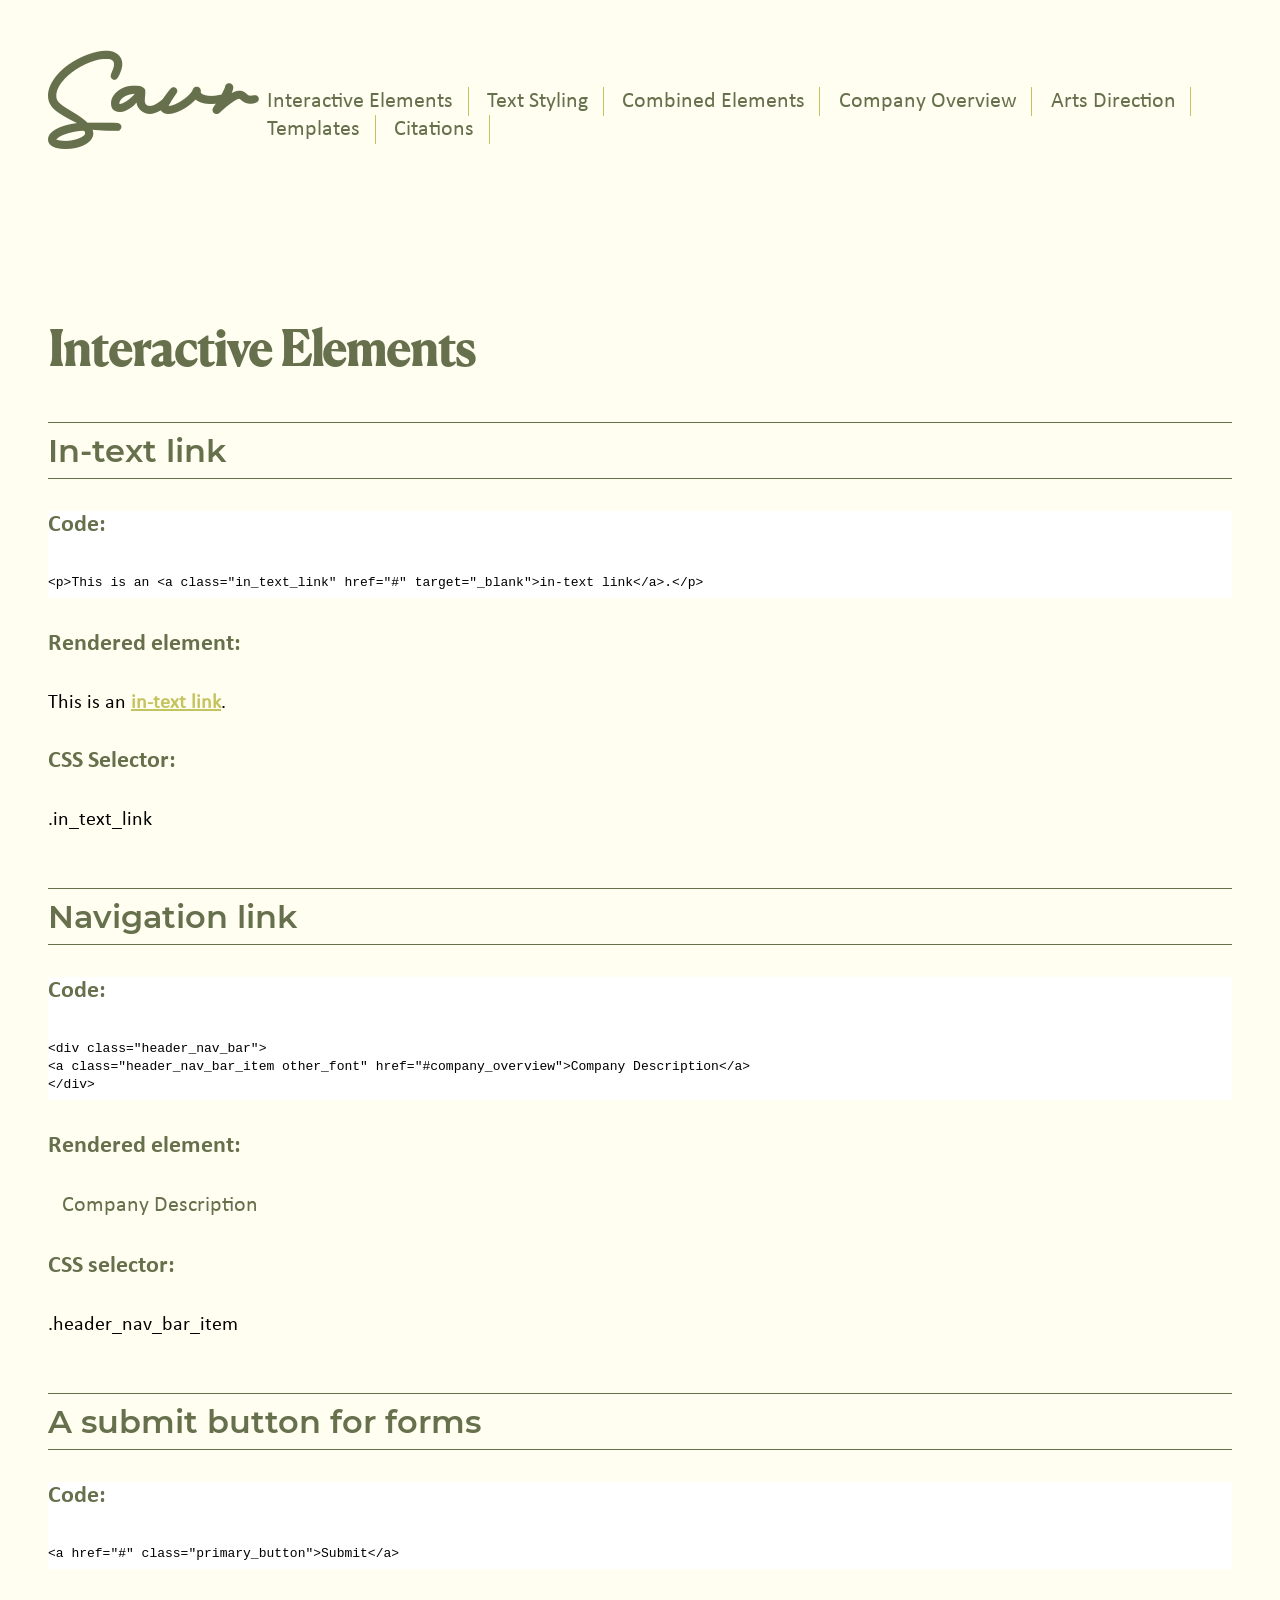
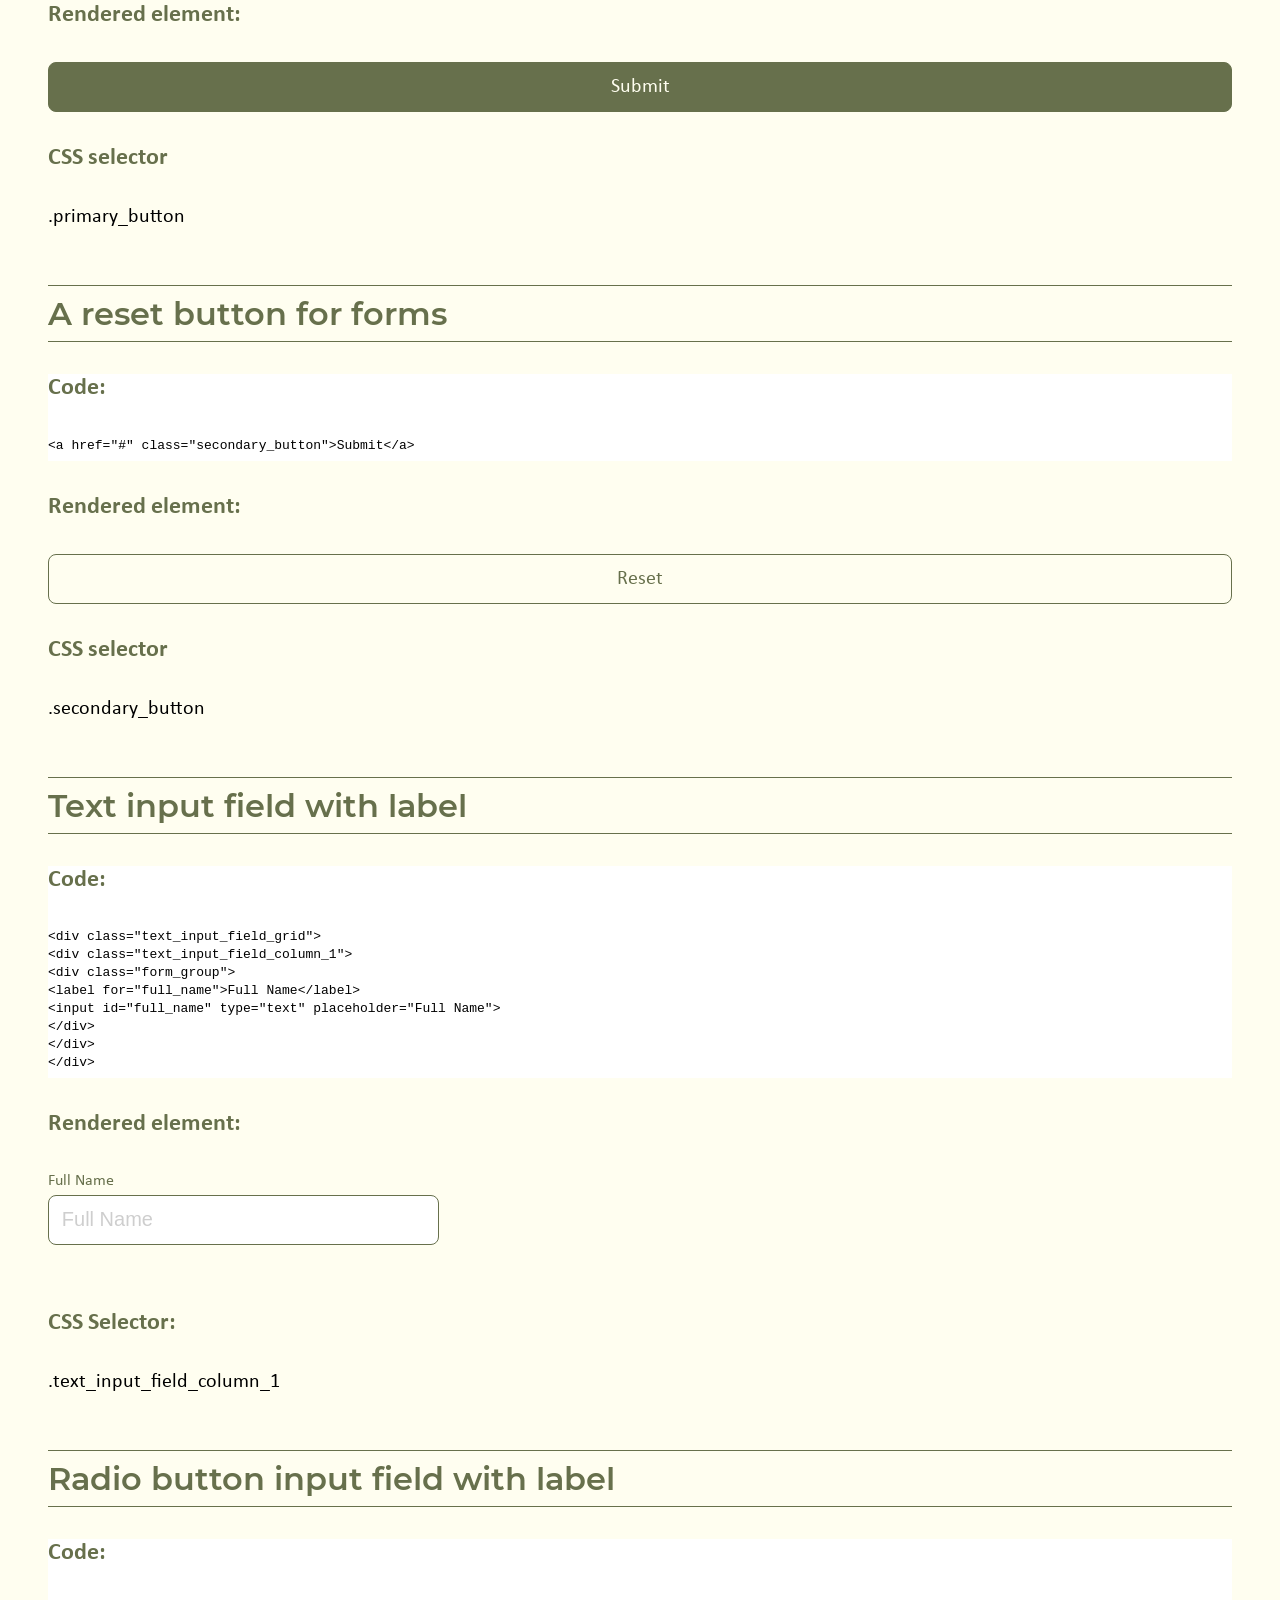
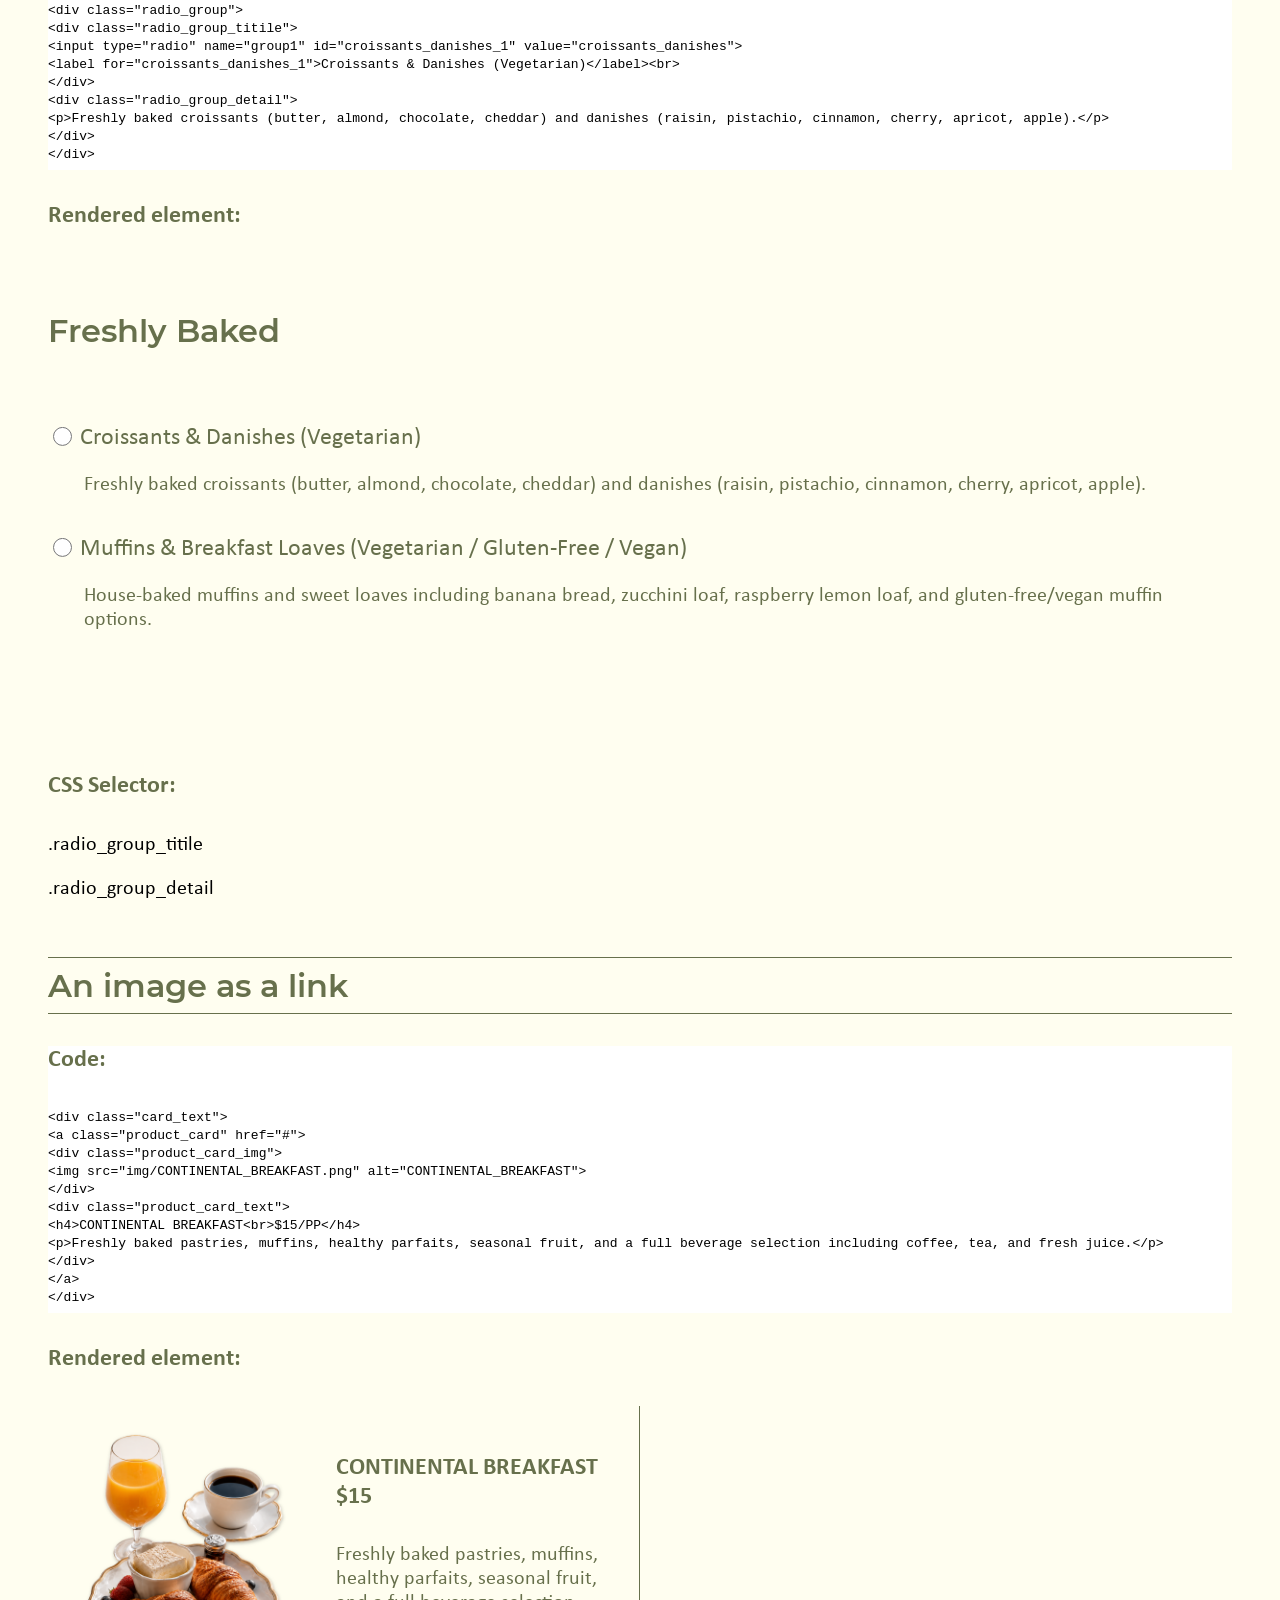
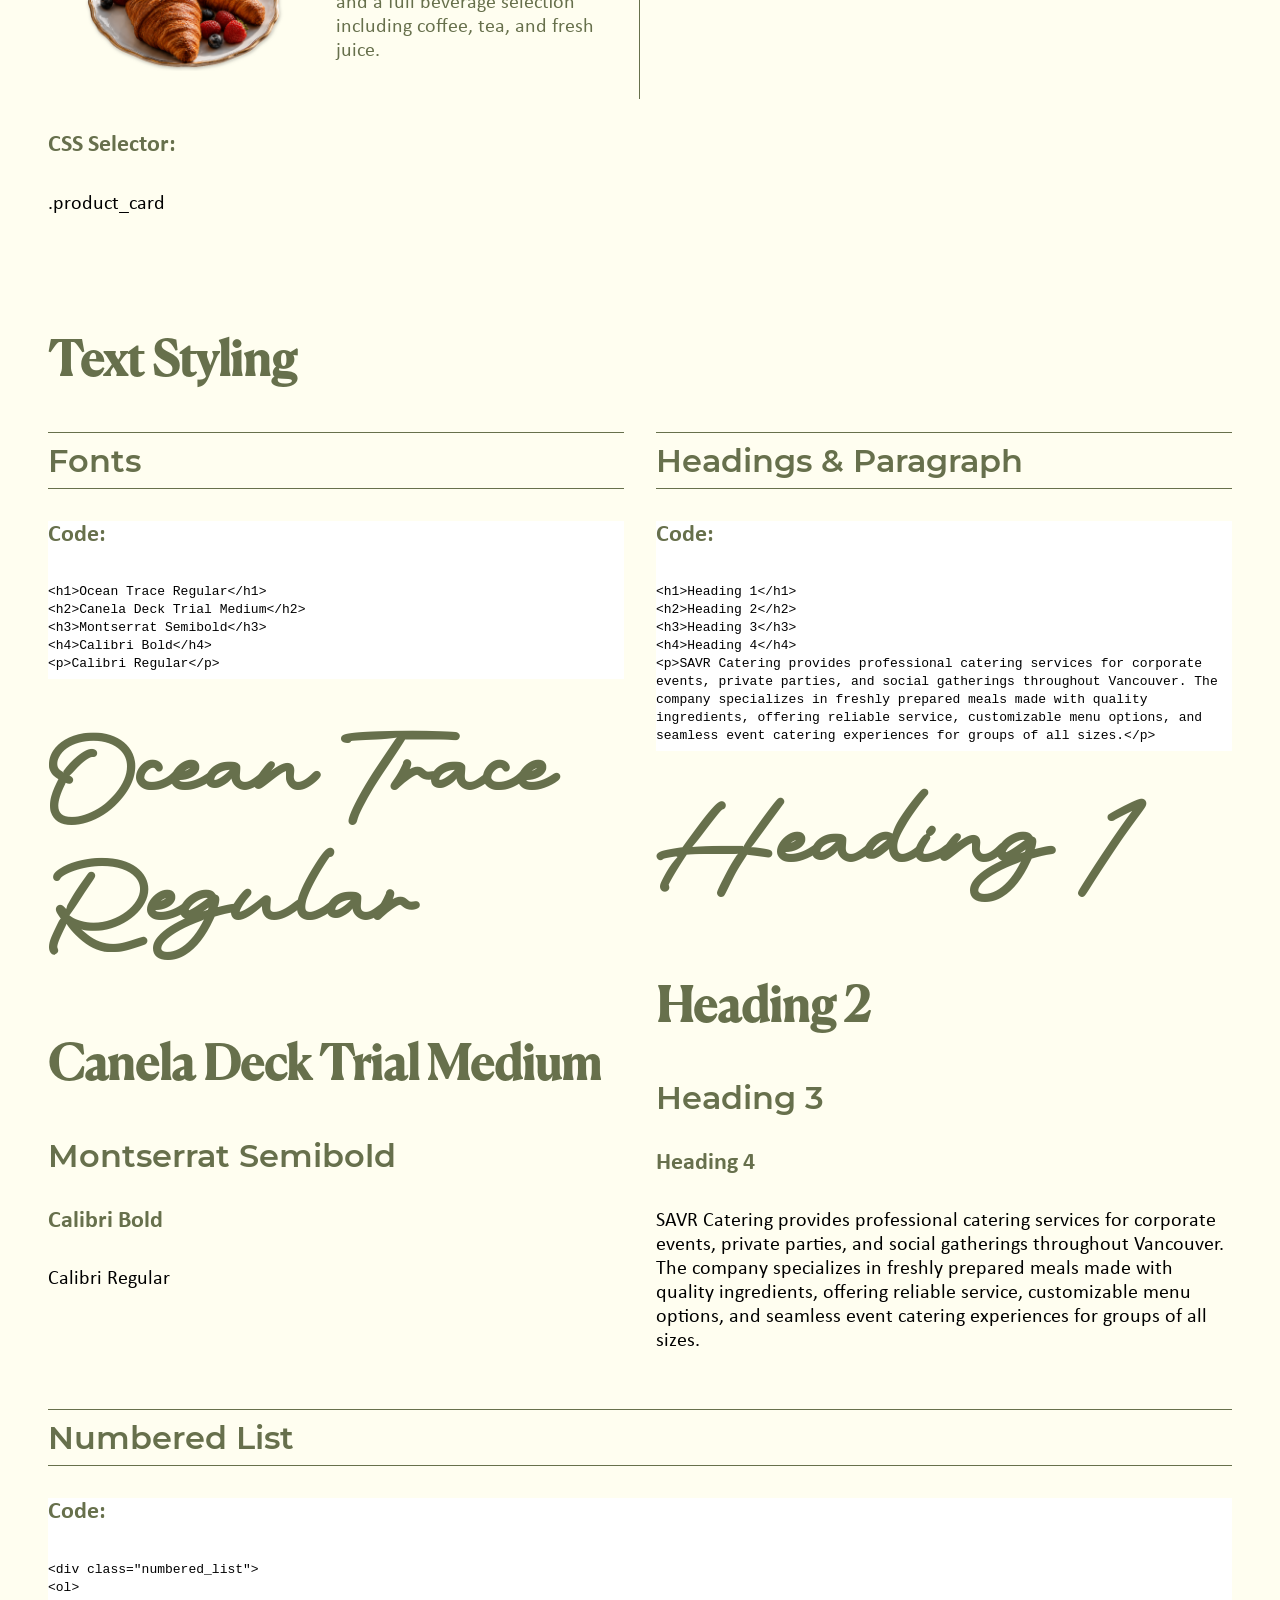
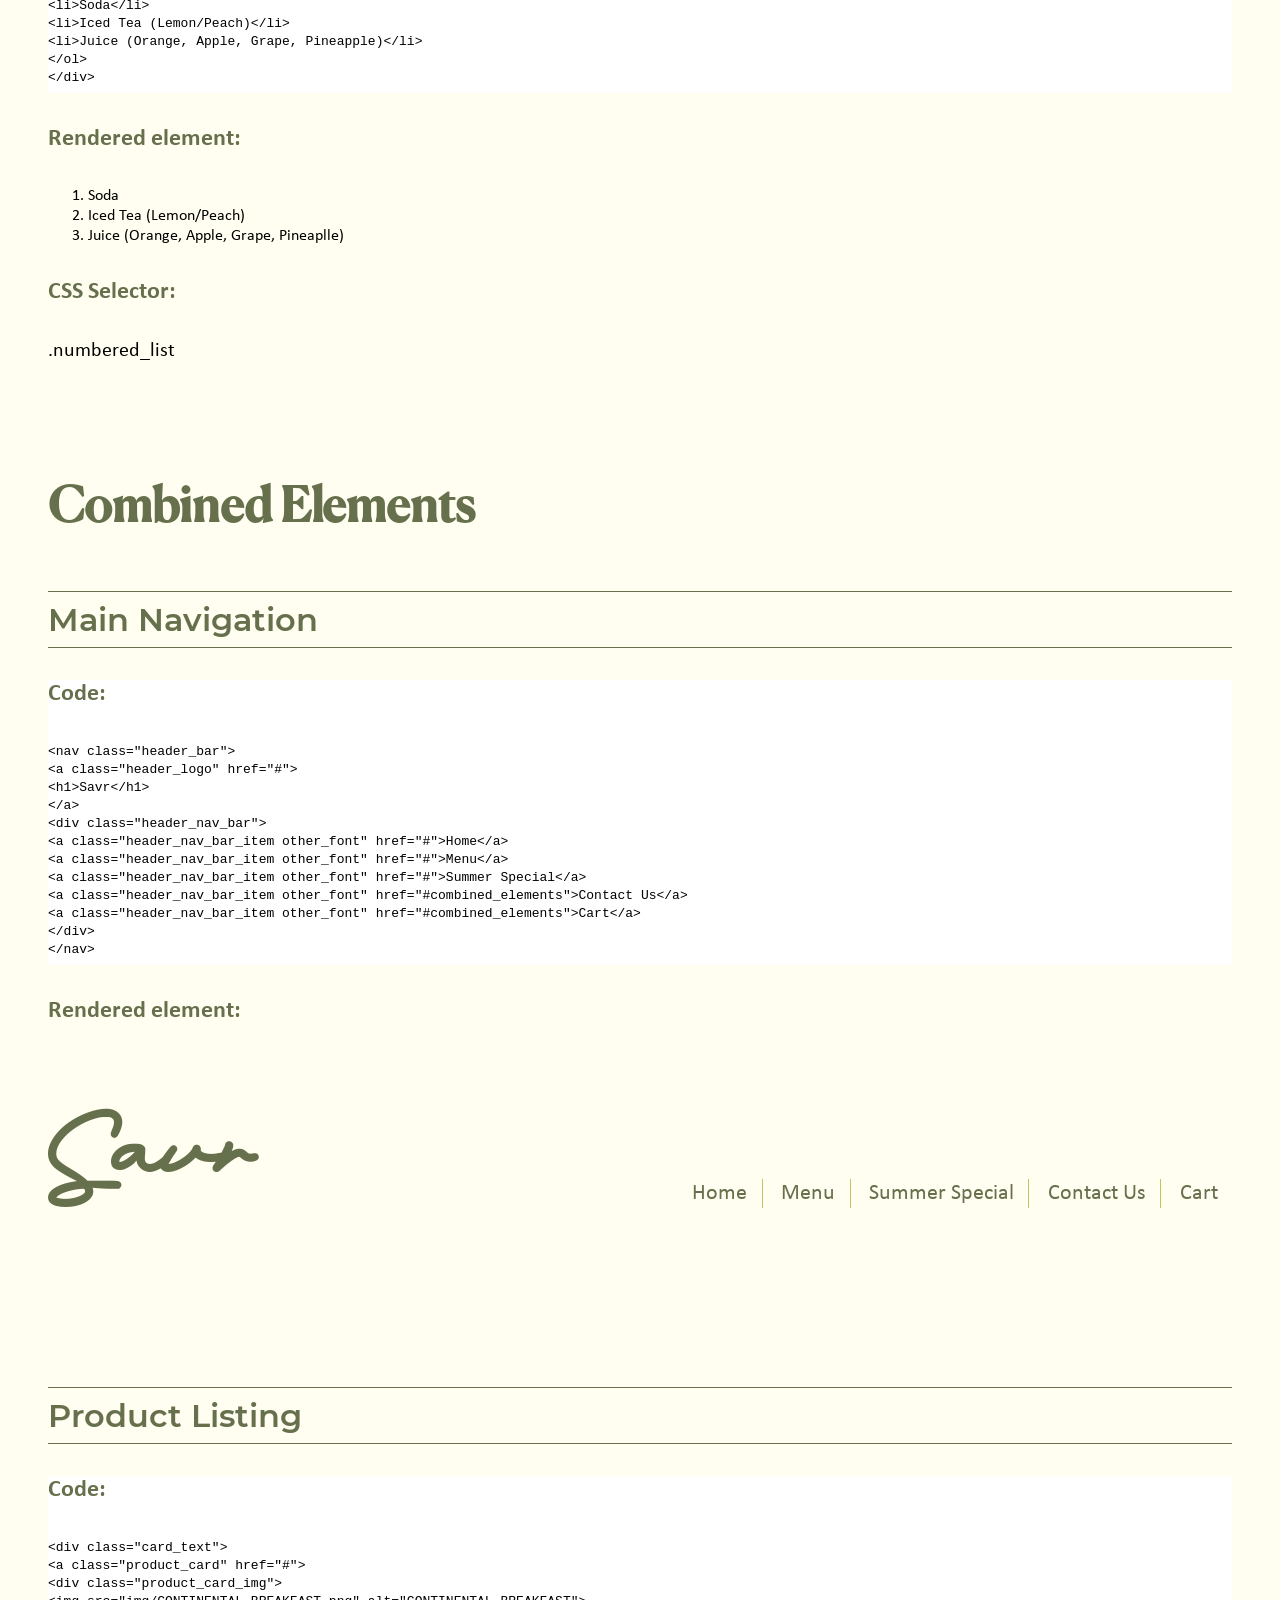
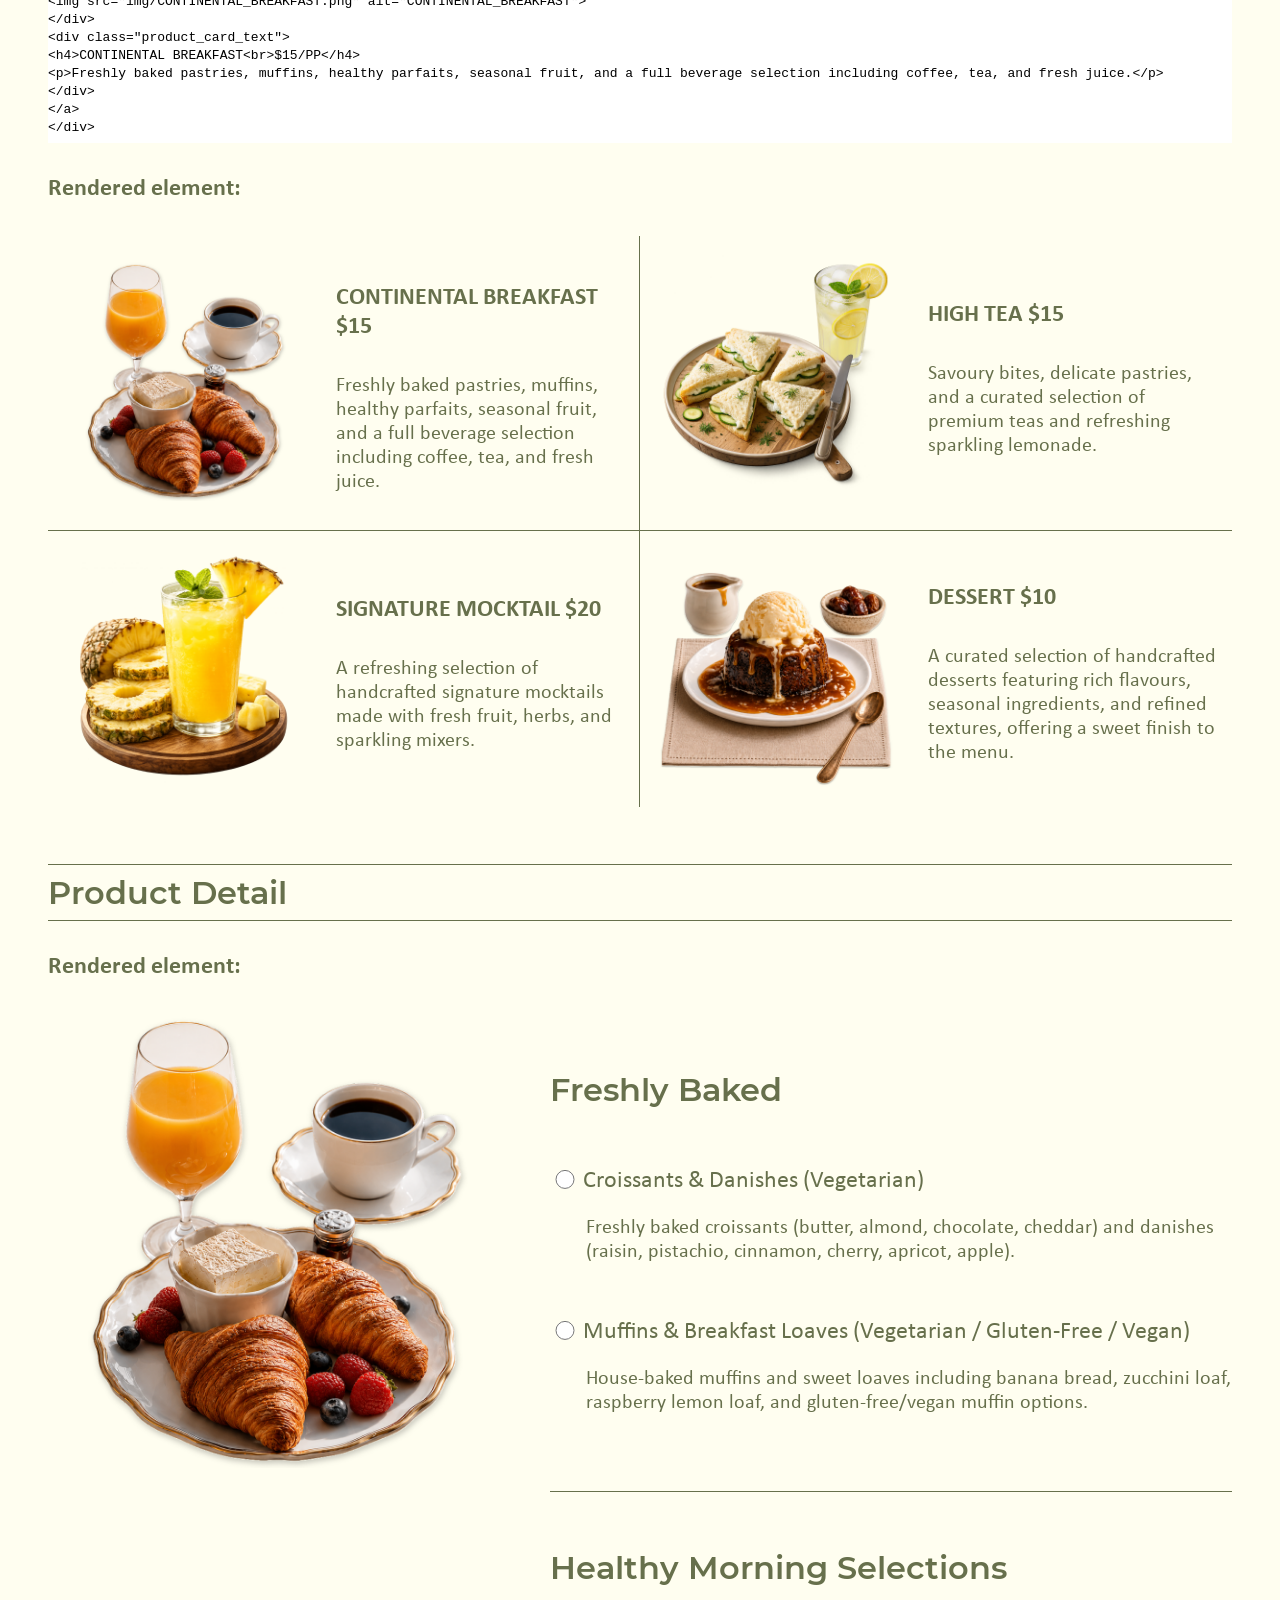
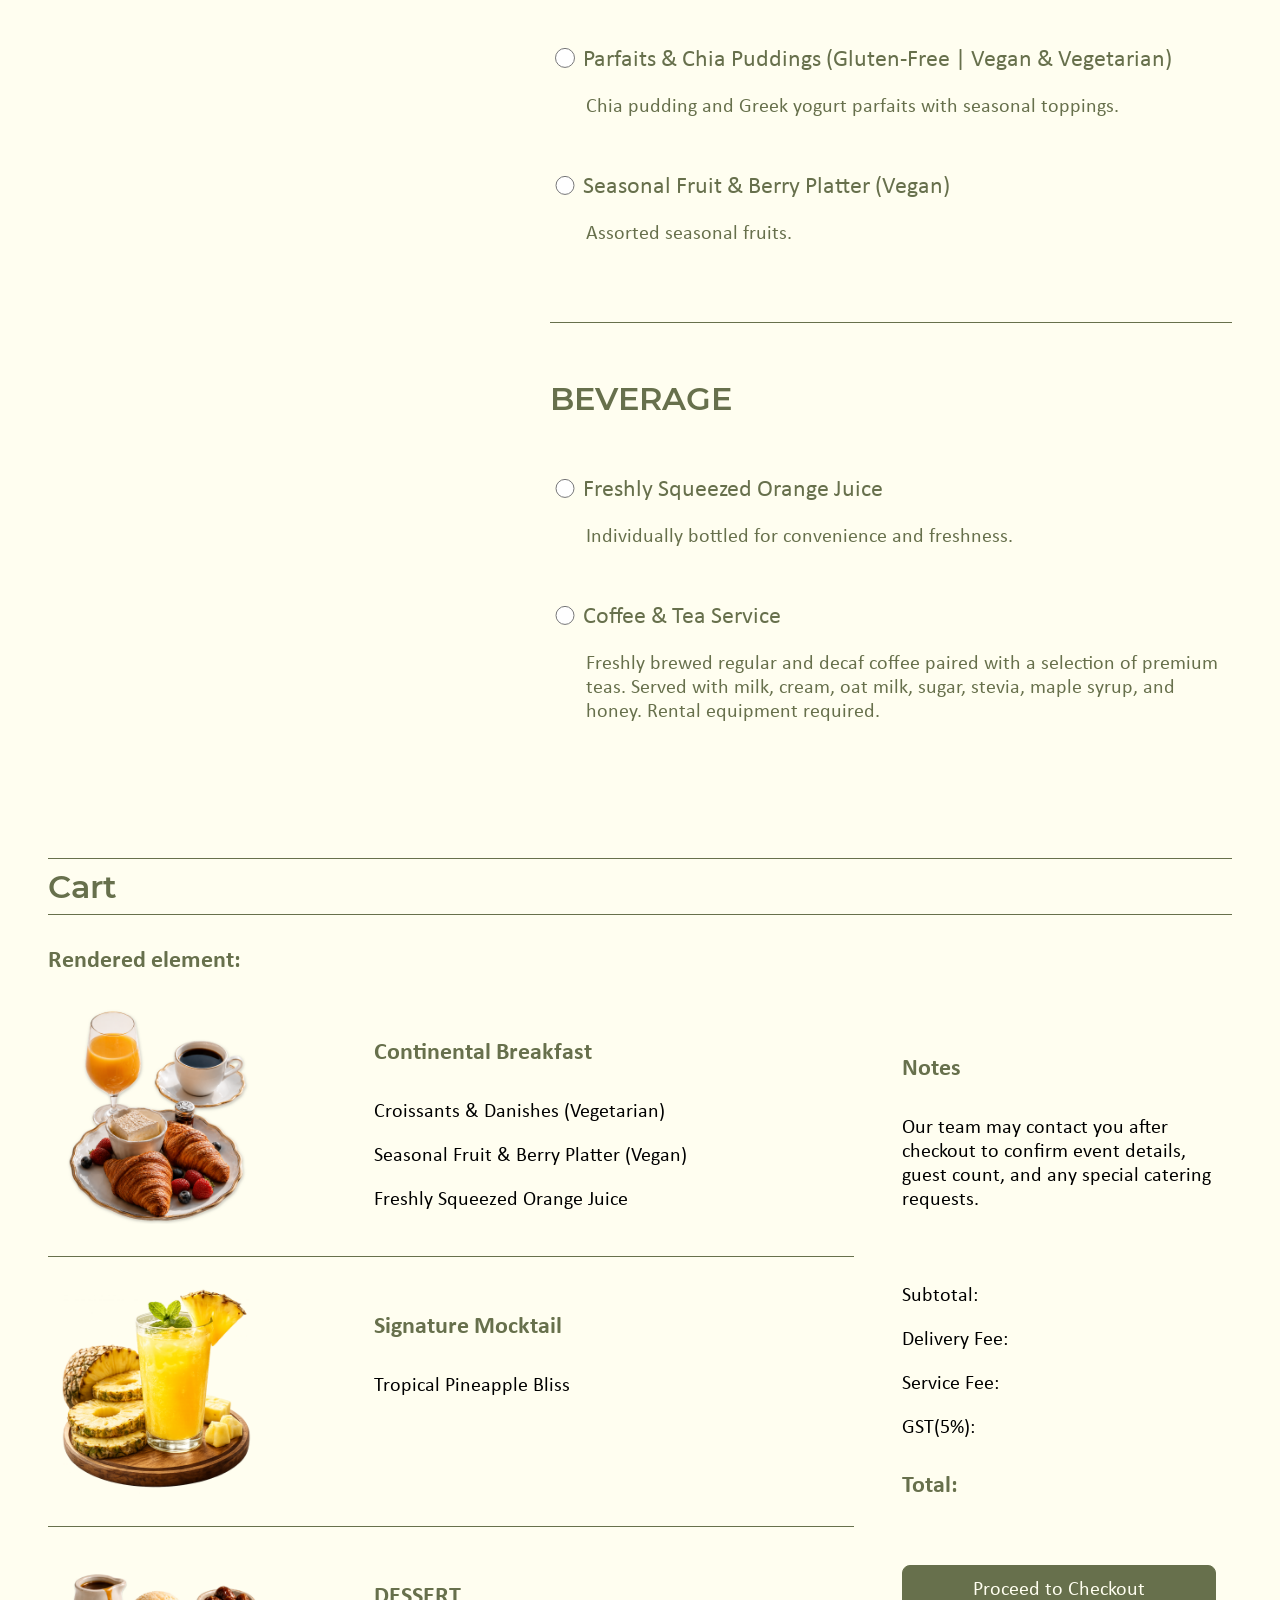
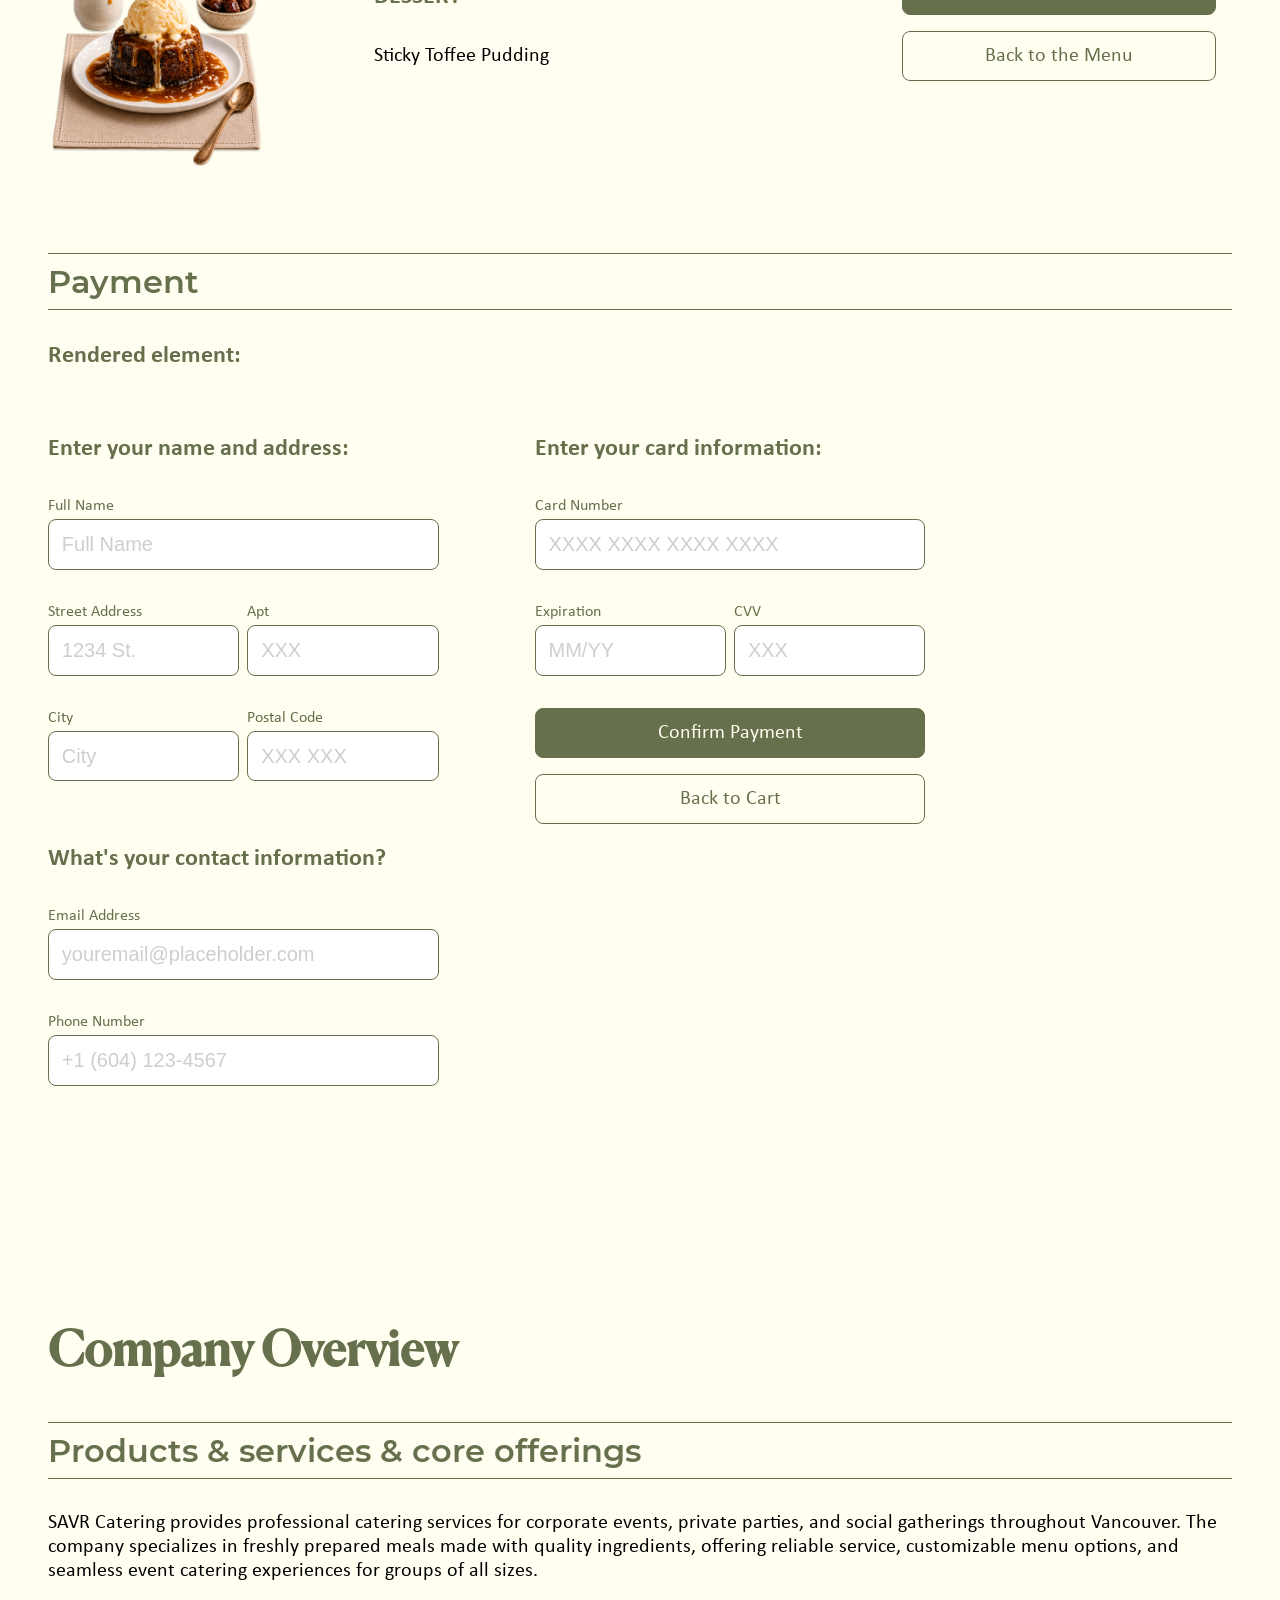
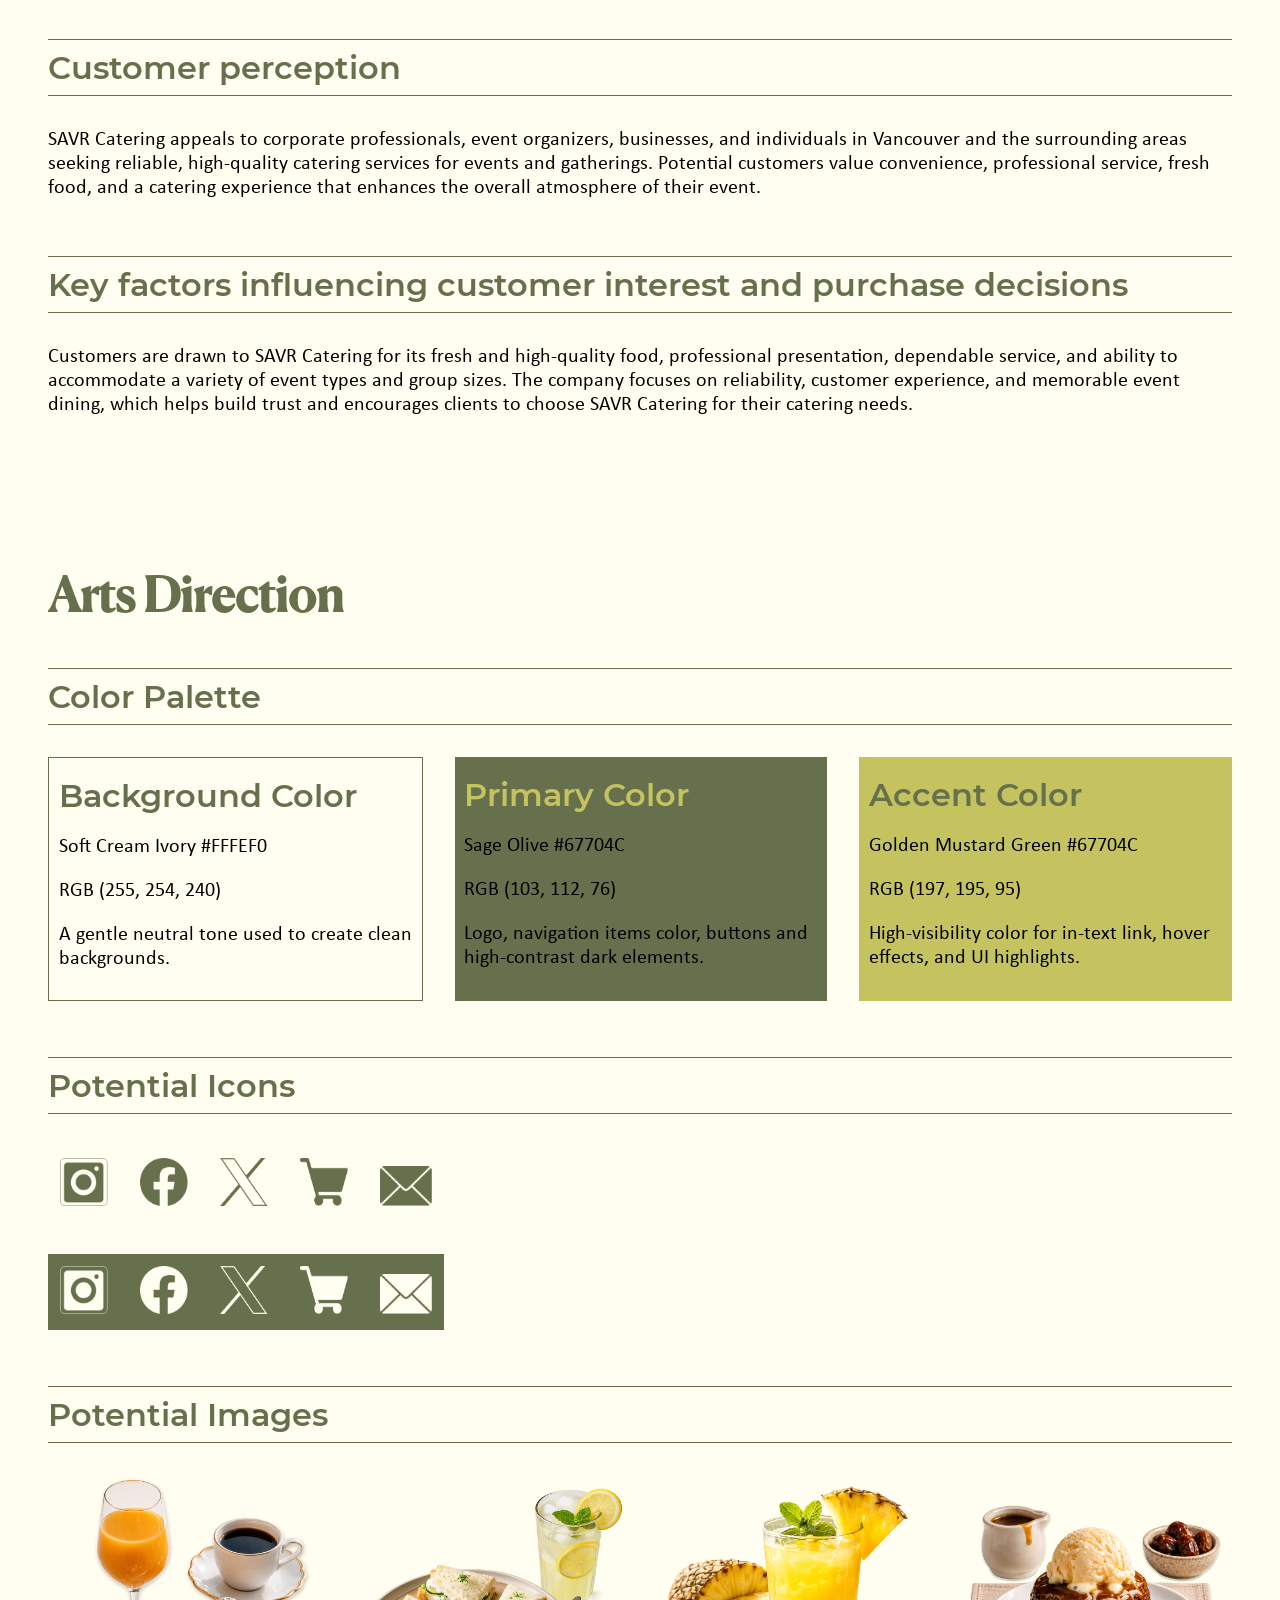
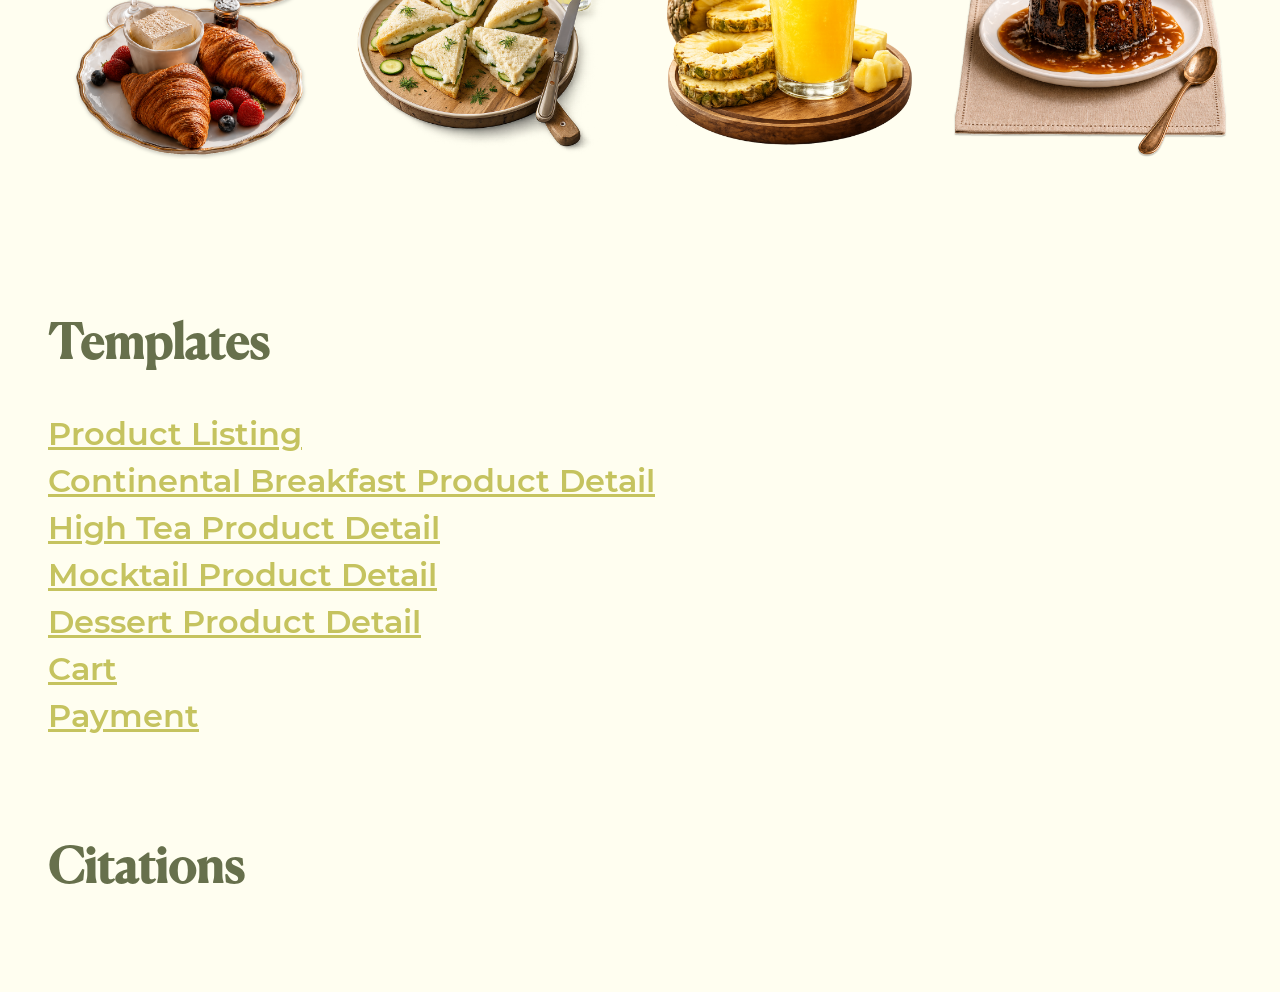
==== commit 72e6cf93: "removed combined elements big code chunks" ====
--- a/index.html
+++ b/index.html
@@ -526,89 +526,6 @@
                 <h3>Product Detail</h3>
             </div>
 
-            <div class="code">
-                <h4>Code:</h4>
-                <code>&lt;div class="product_detail_grid"&gt;</code><br>
-                <code>&lt;div class="product_detail_image"&gt;</code><br>
-                <code>&lt;img src="img/CONTINENTAL_BREAKFAST.png" alt="CONTINENTAL_BREAKFAST"&gt;</code><br>
-                <code>&lt;/div&gt;</code><br>
-
-                <code>&lt;div class="product_info"&gt;</code><br>
-                <code>&lt;h3&gt;Freshly Baked&lt;/h3&gt;</code><br>
-                <code>&lt;div class="product_options other_font"&gt;</code><br>
-
-                <code>&lt;div class="radio_group"&gt;</code><br>
-                <code>&lt;div class="radio_group_titile"&gt;</code><br>
-                <code>&lt;input type="radio" name="group1" id="croissants_danishes" value="croissants_danishes"&gt;</code><br>
-                <code>&lt;label for="croissants_danishes"&gt;Croissants &amp; Danishes (Vegetarian)&lt;/label&gt;&lt;br&gt;</code><br>
-                <code>&lt;/div&gt;</code><br>
-                <code>&lt;div class="radio_group_detail"&gt;</code><br>
-                <code>&lt;p&gt;Freshly baked croissants (butter, almond, chocolate, cheddar) and danishes (raisin, pistachio, cinnamon, cherry, apricot, apple).&lt;/p&gt;</code><br>
-                <code>&lt;/div&gt;</code><br>
-                <code>&lt;/div&gt;</code><br>
-
-                <code>&lt;div class="radio_group"&gt;</code><br>
-                <code>&lt;div class="radio_group_titile"&gt;</code><br>
-                <code>&lt;input type="radio" name="group1" id="muffins_loaves" value="muffins_loaves"&gt;</code><br>
-                <code>&lt;label for="muffins_loaves"&gt;Muffins &amp; Breakfast Loaves (Vegetarian / Gluten-Free / Vegan)&lt;/label&gt;</code><br>
-                <code>&lt;/div&gt;</code><br>
-                <code>&lt;div class="radio_group_detail"&gt;</code><br>
-                <code>&lt;p&gt;House-baked muffins and sweet loaves including banana bread, zucchini loaf, raspberry lemon loaf, and gluten-free/vegan muffin options.&lt;/p&gt;</code><br>
-                <code>&lt;/div&gt;</code><br>
-                <code>&lt;/div&gt;</code><br>
-
-                <code>&lt;h3&gt;Healthy Morning Selections&lt;/h3&gt;</code><br>
-
-                <code>&lt;div class="product_options other_font"&gt;</code><br>
-
-                <code>&lt;div class="radio_group"&gt;</code><br>
-                <code>&lt;div class="radio_group_titile"&gt;</code><br>
-                <code>&lt;input type="radio" name="group2" id="pudding" value="pudding"&gt;</code><br>
-                <code>&lt;label for="pudding"&gt;Parfaits &amp; Chia Puddings (Gluten-Free | Vegan &amp; Vegetarian)&lt;/label&gt;&lt;br&gt;</code><br>
-                <code>&lt;/div&gt;</code><br>
-                <code>&lt;div class="radio_group_detail"&gt;</code><br>
-                <code>&lt;p&gt;Chia pudding and Greek yogurt parfaits with seasonal toppings.&lt;/p&gt;</code><br>
-                <code>&lt;/div&gt;</code><br>
-                <code>&lt;/div&gt;</code><br>
-
-                <code>&lt;div class="radio_group"&gt;</code><br>
-                <code>&lt;div class="radio_group_titile"&gt;</code><br>
-                <code>&lt;input type="radio" name="group2" id="berry" value="berry"&gt;</code><br>
-                <code>&lt;label for="berry"&gt;Seasonal Fruit &amp; Berry Platter (Vegan)&lt;/label&gt;</code><br>
-                <code>&lt;/div&gt;</code><br>
-                <code>&lt;div class="radio_group_detail"&gt;</code><br>
-                <code>&lt;p&gt;Assorted seasonal fruits.&lt;/p&gt;</code><br>
-                <code>&lt;/div&gt;</code><br>
-                <code>&lt;/div&gt;</code><br>
-
-                <code>&lt;h3&gt;BEVERAGE&lt;/h3&gt;</code><br>
-
-                <code>&lt;div class="product_options other_font"&gt;</code><br>
-
-                <code>&lt;div class="radio_group"&gt;</code><br>
-                <code>&lt;div class="radio_group_titile"&gt;</code><br>
-                <code>&lt;input type="radio" name="group3" id="juice" value="juice"&gt;</code><br>
-                <code>&lt;label for="juice"&gt;Freshly Squeezed Orange Juice&lt;/label&gt;&lt;br&gt;</code><br>
-                <code>&lt;/div&gt;</code><br>
-                <code>&lt;div class="radio_group_detail"&gt;</code><br>
-                <code>&lt;p&gt;Individually bottled for convenience and freshness.&lt;/p&gt;</code><br>
-                <code>&lt;/div&gt;</code><br>
-                <code>&lt;/div&gt;</code><br>
-
-                <code>&lt;div class="radio_group"&gt;</code><br>
-                <code>&lt;div class="radio_group_titile"&gt;</code><br>
-                <code>&lt;input type="radio" name="group3" id="coffee" value="coffee"&gt;</code><br>
-                <code>&lt;label for="coffee"&gt;Coffee &amp; Tea Service&lt;/label&gt;</code><br>
-                <code>&lt;/div&gt;</code><br>
-                <code>&lt;div class="radio_group_detail"&gt;</code><br>
-                <code>&lt;p&gt;Freshly brewed regular and decaf coffee paired with a selection of premium teas. Served with milk, cream, oat milk, sugar, stevia, maple syrup, and honey. Rental equipment required.&lt;/p&gt;</code><br>
-                <code>&lt;/div&gt;</code><br>
-                <code>&lt;/div&gt;</code><br>
-
-                <code>&lt;/div&gt;</code><br>
-                <code>&lt;/div&gt;</code>
-
-            </div>
 
             <h4>Rendered element:</h4>
 
@@ -712,50 +629,6 @@
 
             <div class="element">
                 <h3>Cart</h3>
-            </div>
-
-            <div class="code">
-                <h4>Code:</h4>
-                <code>&lt;div class="cart_grid"&gt;</code><br>
-                <code>&lt;div class="cart_column_1"&gt;</code><br>
-
-                <code>&lt;div class="individual_item_grid"&gt;</code><br>
-                <code>&lt;div class="individual_item_img"&gt;</code><br>
-                <code>&lt;img src="img/CONTINENTAL_BREAKFAST.png" alt="CONTINENTAL BREAKFAST"&gt;</code><br>
-                <code>&lt;/div&gt;</code><br>
-
-                <code>&lt;div class="individual_item_detail"&gt;</code><br>
-                <code>&lt;h4&gt;&lt;a href="#" target="_blank"&gt;Continental Breakfast&lt;/a&gt;&lt;/h4&gt;</code><br>
-                <code>&lt;p&gt;Croissants &amp; Danishes (Vegetarian)&lt;/p&gt;</code><br>
-                <code>&lt;p&gt;Seasonal Fruit &amp; Berry Platter (Vegan)&lt;/p&gt;</code><br>
-                <code>&lt;p&gt;Freshly Squeezed Orange Juice&lt;/p&gt;</code><br>
-                <code>&lt;/div&gt;</code><br>
-
-                <code>&lt;div class="quantity_selector"&gt;&lt;/div&gt;</code><br>
-                <code>&lt;/div&gt;</code><br>
-
-                <code>&lt;/div&gt;</code><br>
-
-                <code>&lt;div class="cart_column_2"&gt;</code><br>
-                <code>&lt;div class="cart_notes"&gt;</code><br>
-                <code>&lt;h4&gt;Notes&lt;/h4&gt;</code><br>
-                <code>&lt;p&gt;Our team may contact you after checkout to confirm event details, guest count, and any special catering requests.&lt;/p&gt;</code><br>
-                <code>&lt;/div&gt;</code><br>
-
-                <code>&lt;div class="cart_count"&gt;</code><br>
-                <code>&lt;p&gt;Subtotal:&lt;/p&gt;</code><br>
-                <code>&lt;p&gt;Delivery Fee:&lt;/p&gt;</code><br>
-                <code>&lt;p&gt;Service Fee:&lt;/p&gt;</code><br>
-                <code>&lt;p&gt;GST(5%):&lt;/p&gt;</code><br>
-                <code>&lt;h4&gt;Total:&lt;/h4&gt;</code><br>
-                <code>&lt;/div&gt;</code><br>
-
-                <code>&lt;div class="cart_button other_font"&gt;</code><br>
-                <code>&lt;a href="#payment" class="primary_button other_font"&gt;Proceed to Checkout&lt;/a&gt;</code><br>
-                <code>&lt;a href="#product_listing" class="secondary_button other_font"&gt;Back to the Menu&lt;/a&gt;</code><br>
-                <code>&lt;/div&gt;</code><br>
-                <code>&lt;/div&gt;</code><br>
-                <code>&lt;/div&gt;</code><br>
             </div>
 
             <h4>Rendered element:</h4>
@@ -857,90 +730,6 @@
         <section id="payment">
             <div class="element">
                 <h3>Payment</h3>
-            </div>
-        <div class="code">
-                <h4>Code:</h4>
-                <code>&lt;div class="text_input_field_grid other_font"&gt;</code><br>
-
-                <code>&lt;div class="text_input_field_column_1"&gt;</code><br>
-
-                <code>&lt;h4&gt;Enter your name and address:&lt;/h4&gt;</code><br>
-
-                <code>&lt;div class="form_group"&gt;</code><br>
-                <code>&lt;label for="full_name"&gt;Full Name&lt;/label&gt;</code><br>
-                <code>&lt;input id="full_name" type="text" placeholder="Full Name"&gt;</code><br>
-                <code>&lt;/div&gt;</code><br>
-
-                <code>&lt;div class="payment_merge"&gt;</code><br>
-                <code>&lt;div class="form_group"&gt;</code><br>
-                <code>&lt;label for="address"&gt;Street Address&lt;/label&gt;</code><br>
-                <code>&lt;input id="address" type="text" placeholder="1234 St."&gt;</code><br>
-                <code>&lt;/div&gt;</code><br>
-
-                <code>&lt;div class="form_group"&gt;</code><br>
-                <code>&lt;label for="apt"&gt;Apt&lt;/label&gt;</code><br>
-                <code>&lt;input id="apt" type="text" placeholder="XXX"&gt;</code><br>
-                <code>&lt;/div&gt;</code><br>
-                <code>&lt;/div&gt;</code><br>
-
-                <code>&lt;div class="payment_merge"&gt;</code><br>
-                <code>&lt;div class="form_group"&gt;</code><br>
-                <code>&lt;label for="city"&gt;City&lt;/label&gt;</code><br>
-                <code>&lt;input id="city" type="text" placeholder="City"&gt;</code><br>
-                <code>&lt;/div&gt;</code><br>
-
-                <code>&lt;div class="form_group"&gt;</code><br>
-                <code>&lt;label for="postal"&gt;Postal Code&lt;/label&gt;</code><br>
-                <code>&lt;input id="postal" type="text" placeholder="XXX XXX"&gt;</code><br>
-                <code>&lt;/div&gt;</code><br>
-                <code>&lt;/div&gt;</code><br>
-
-                <code>&lt;h4&gt;What's your contact information?&lt;/h4&gt;</code><br>
-
-                <code>&lt;div class="form_group"&gt;</code><br>
-                <code>&lt;label for="email"&gt;Email Address&lt;/label&gt;</code><br>
-                <code>&lt;input id="email" type="email" placeholder="youremail@placeholder.com"&gt;</code><br>
-                <code>&lt;/div&gt;</code><br>
-
-                <code>&lt;div class="form_group"&gt;</code><br>
-                <code>&lt;label for="phone"&gt;Phone Number&lt;/label&gt;</code><br>
-                <code>&lt;input id="phone" type="tel" placeholder="+1 (604) 123-4567"&gt;</code><br>
-                <code>&lt;/div&gt;</code><br>
-
-                <code>&lt;/div&gt;</code><br>
-
-                <code>&lt;div class="text_input_field_column_2"&gt;</code><br>
-
-                <code>&lt;h4&gt;Enter your card information:&lt;/h4&gt;</code><br>
-
-                <code>&lt;div class="form_group"&gt;</code><br>
-                <code>&lt;label for="cardnumber"&gt;Card Number&lt;/label&gt;</code><br>
-                <code>&lt;input id="cardnumber" type="text" placeholder="XXXX XXXX XXXX XXXX"&gt;</code><br>
-                <code>&lt;/div&gt;</code><br>
-
-                <code>&lt;div class="payment_merge"&gt;</code><br>
-
-                <code>&lt;div class="form_group"&gt;</code><br>
-                <code>&lt;label for="expiration"&gt;Expiration&lt;/label&gt;</code><br>
-                <code>&lt;input id="expiration" type="text" placeholder="MM/YY"&gt;</code><br>
-                <code>&lt;/div&gt;</code><br>
-
-                <code>&lt;div class="form_group"&gt;</code><br>
-                <code>&lt;label for="cvv"&gt;CVV&lt;/label&gt;</code><br>
-                <code>&lt;input id="cvv" type="text" placeholder="XXX"&gt;</code><br>
-                <code>&lt;/div&gt;</code><br>
-
-                <code>&lt;/div&gt;</code><br>
-
-                <code>&lt;div class="payment_button_group other_font"&gt;</code><br>
-                <code>&lt;a href="#" class="primary_button"&gt;Confirm Payment&lt;/a&gt;</code><br>
-                <code>&lt;a href="#" class="secondary_button"&gt;Back to Cart&lt;/a&gt;</code><br>
-                <code>&lt;/div&gt;</code><br>
-
-                <code>&lt;/div&gt;</code><br>
-
-                <code>&lt;/div&gt;</code>
-
             </div>
 
             <h4>Rendered element:</h4>
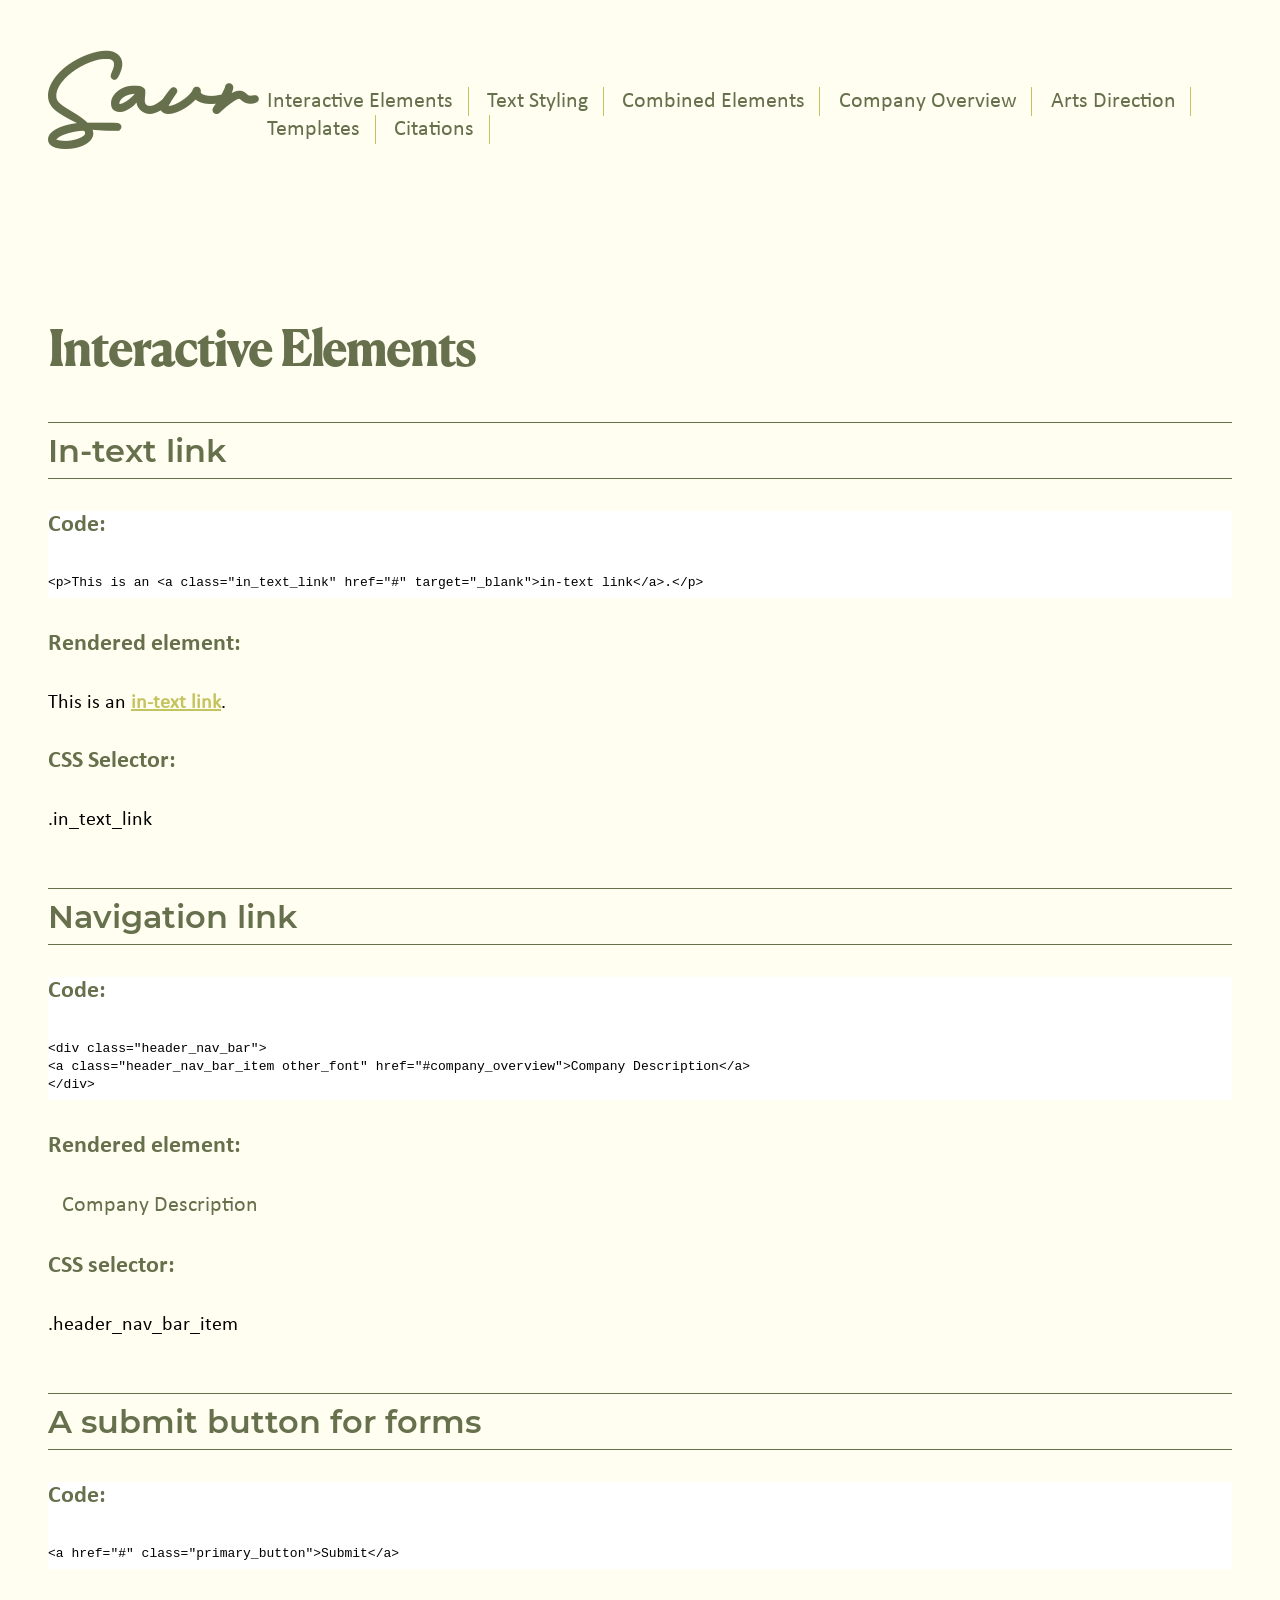
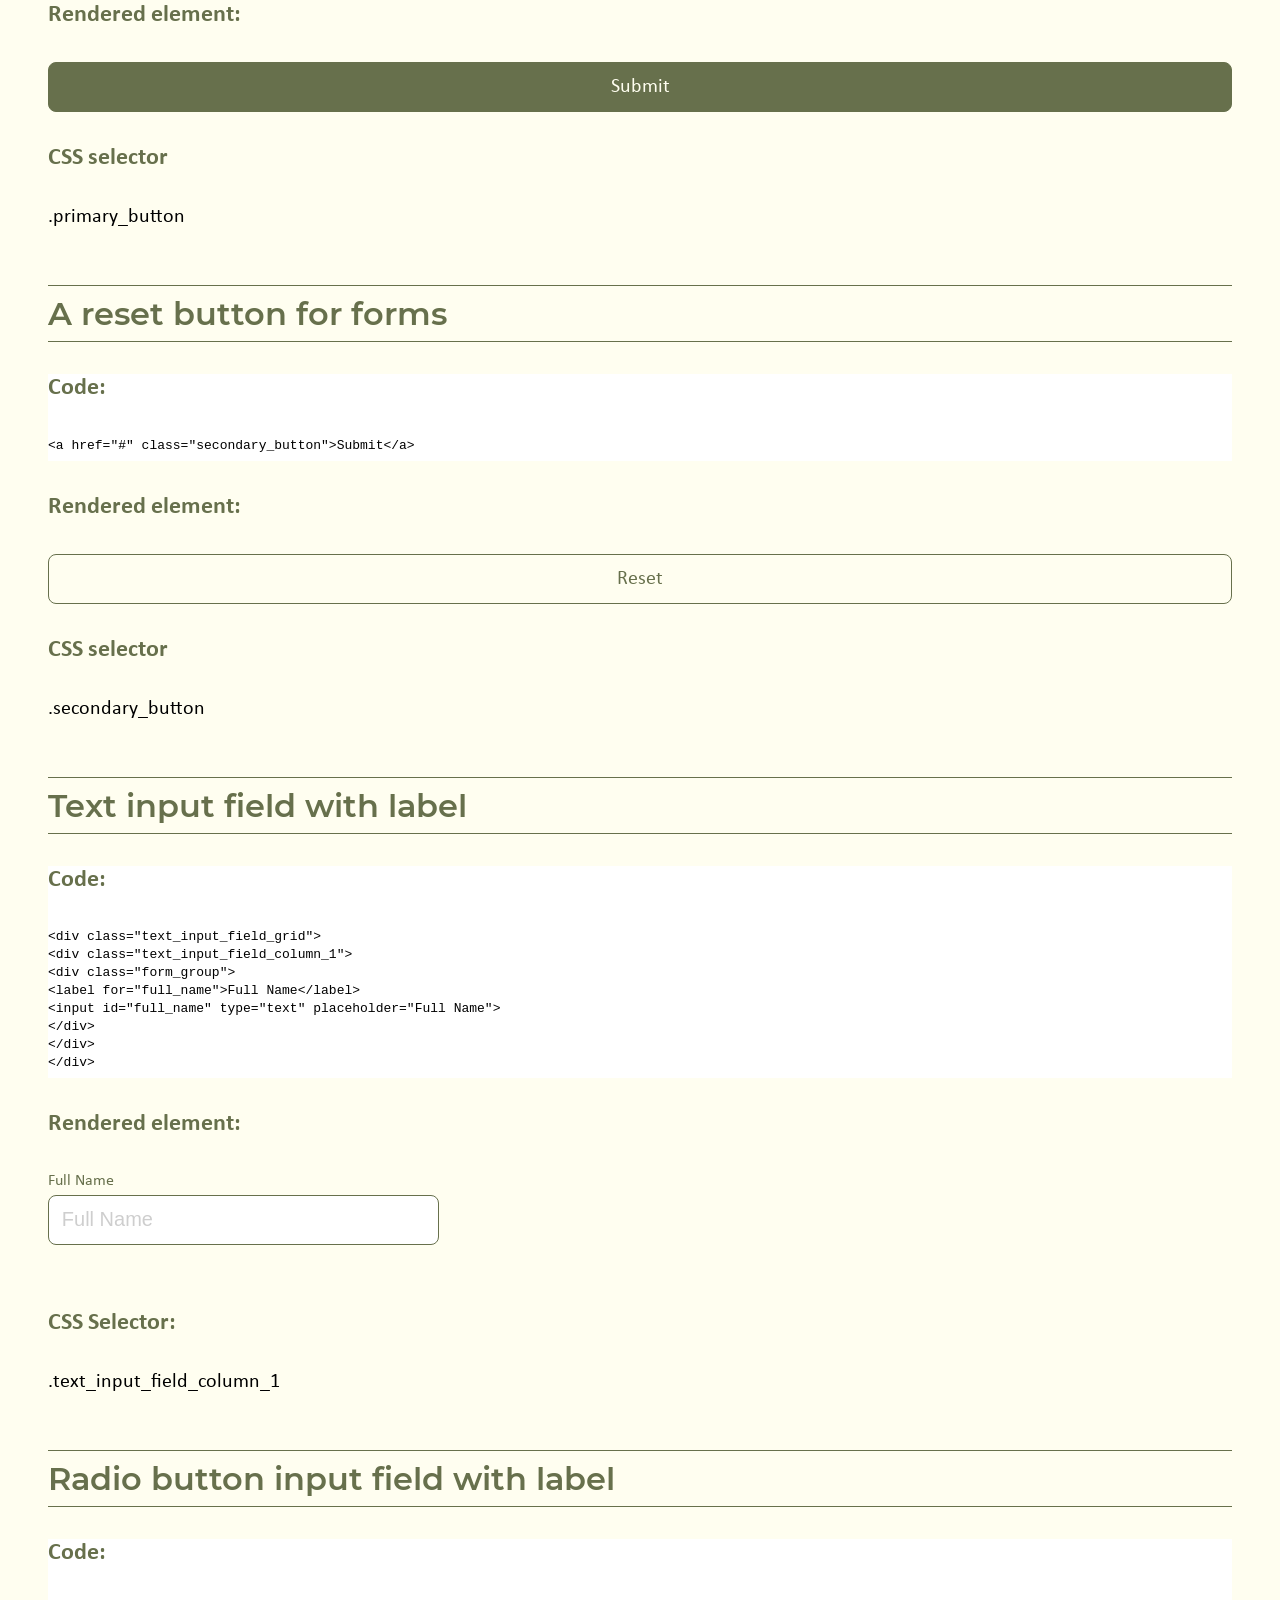
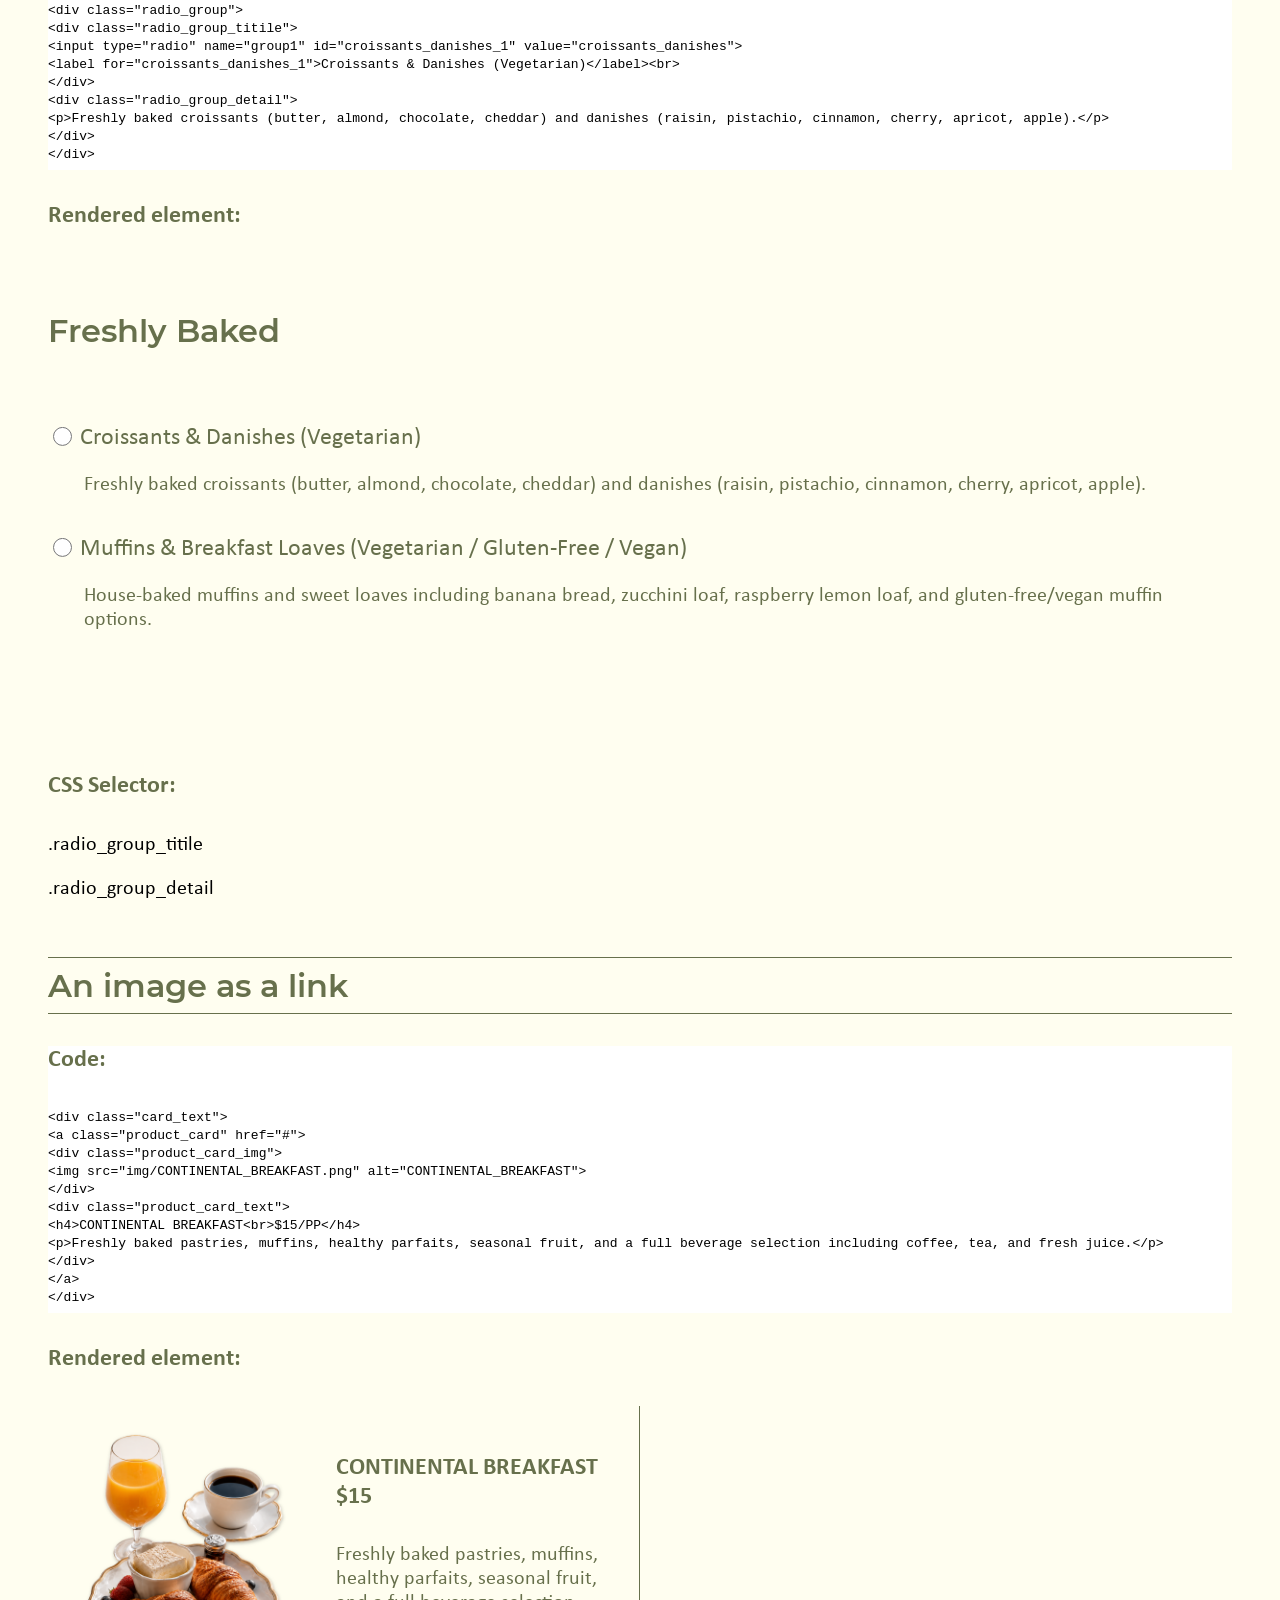
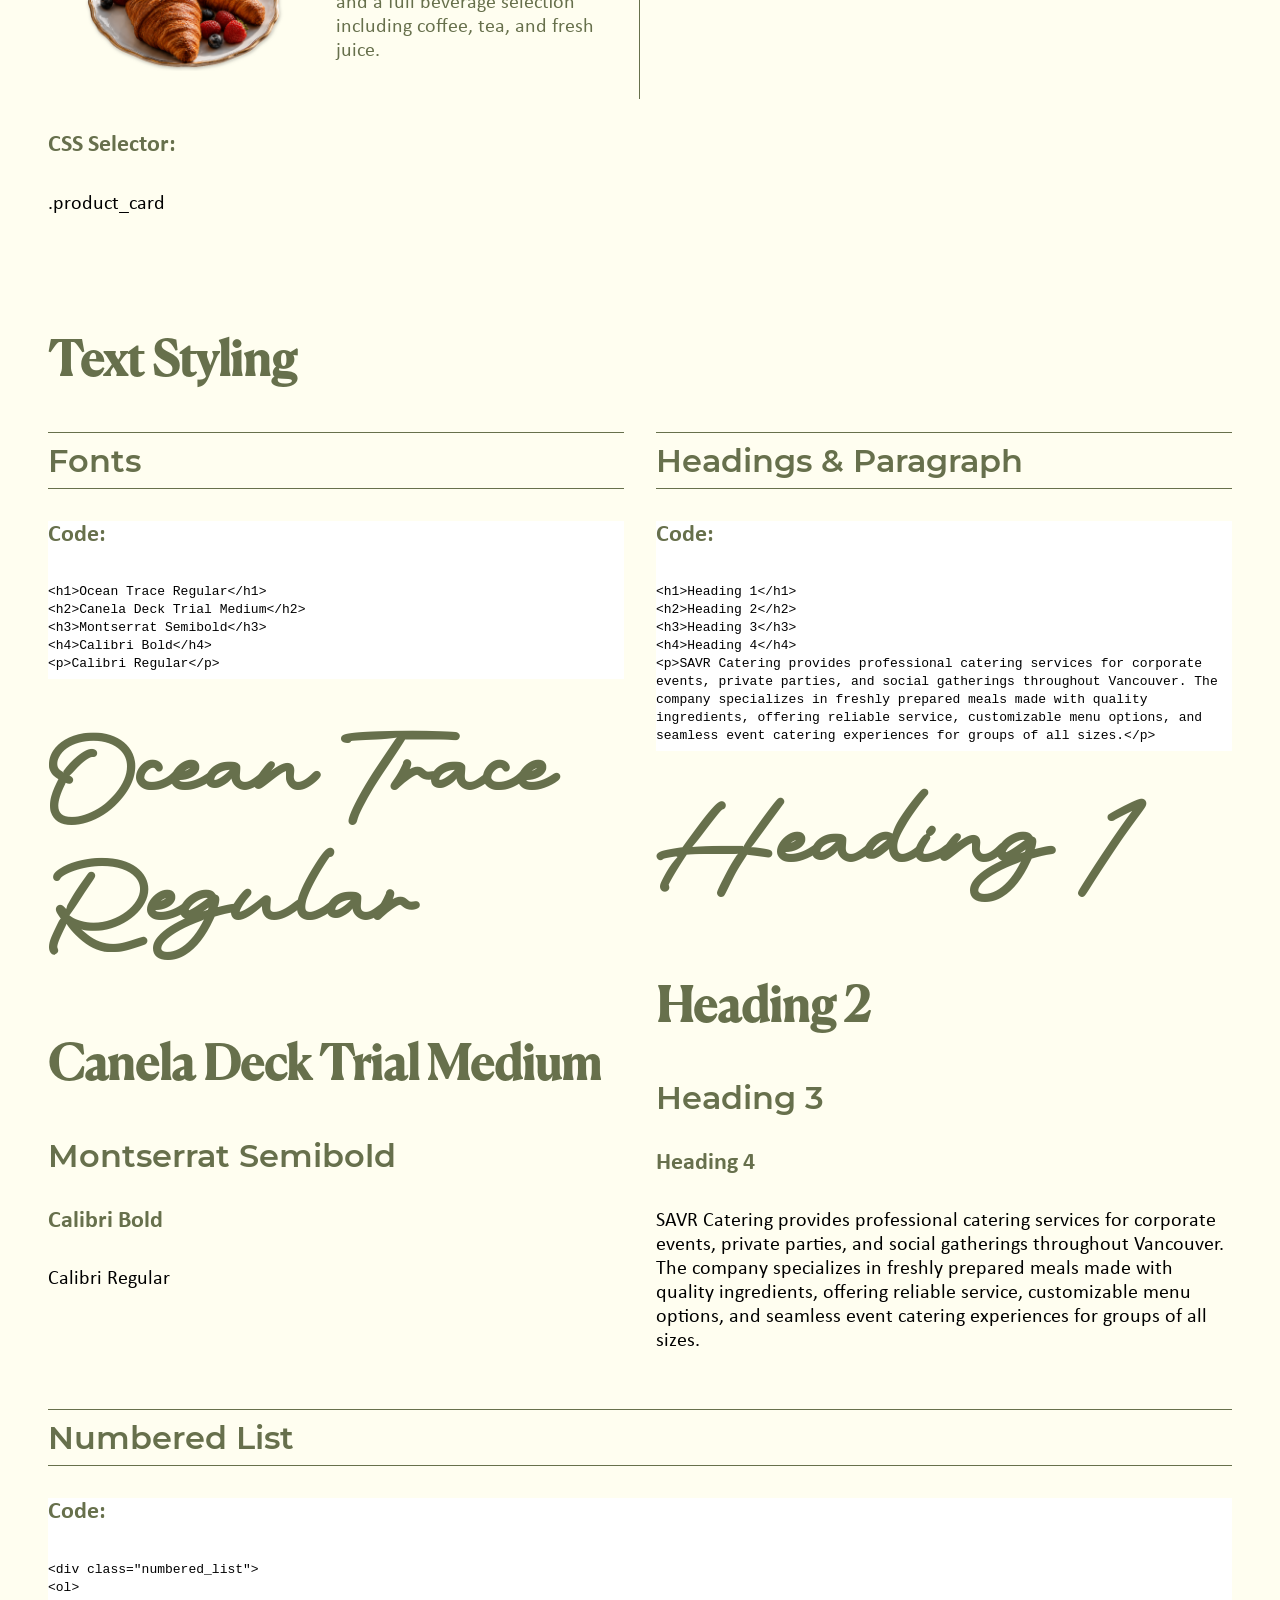
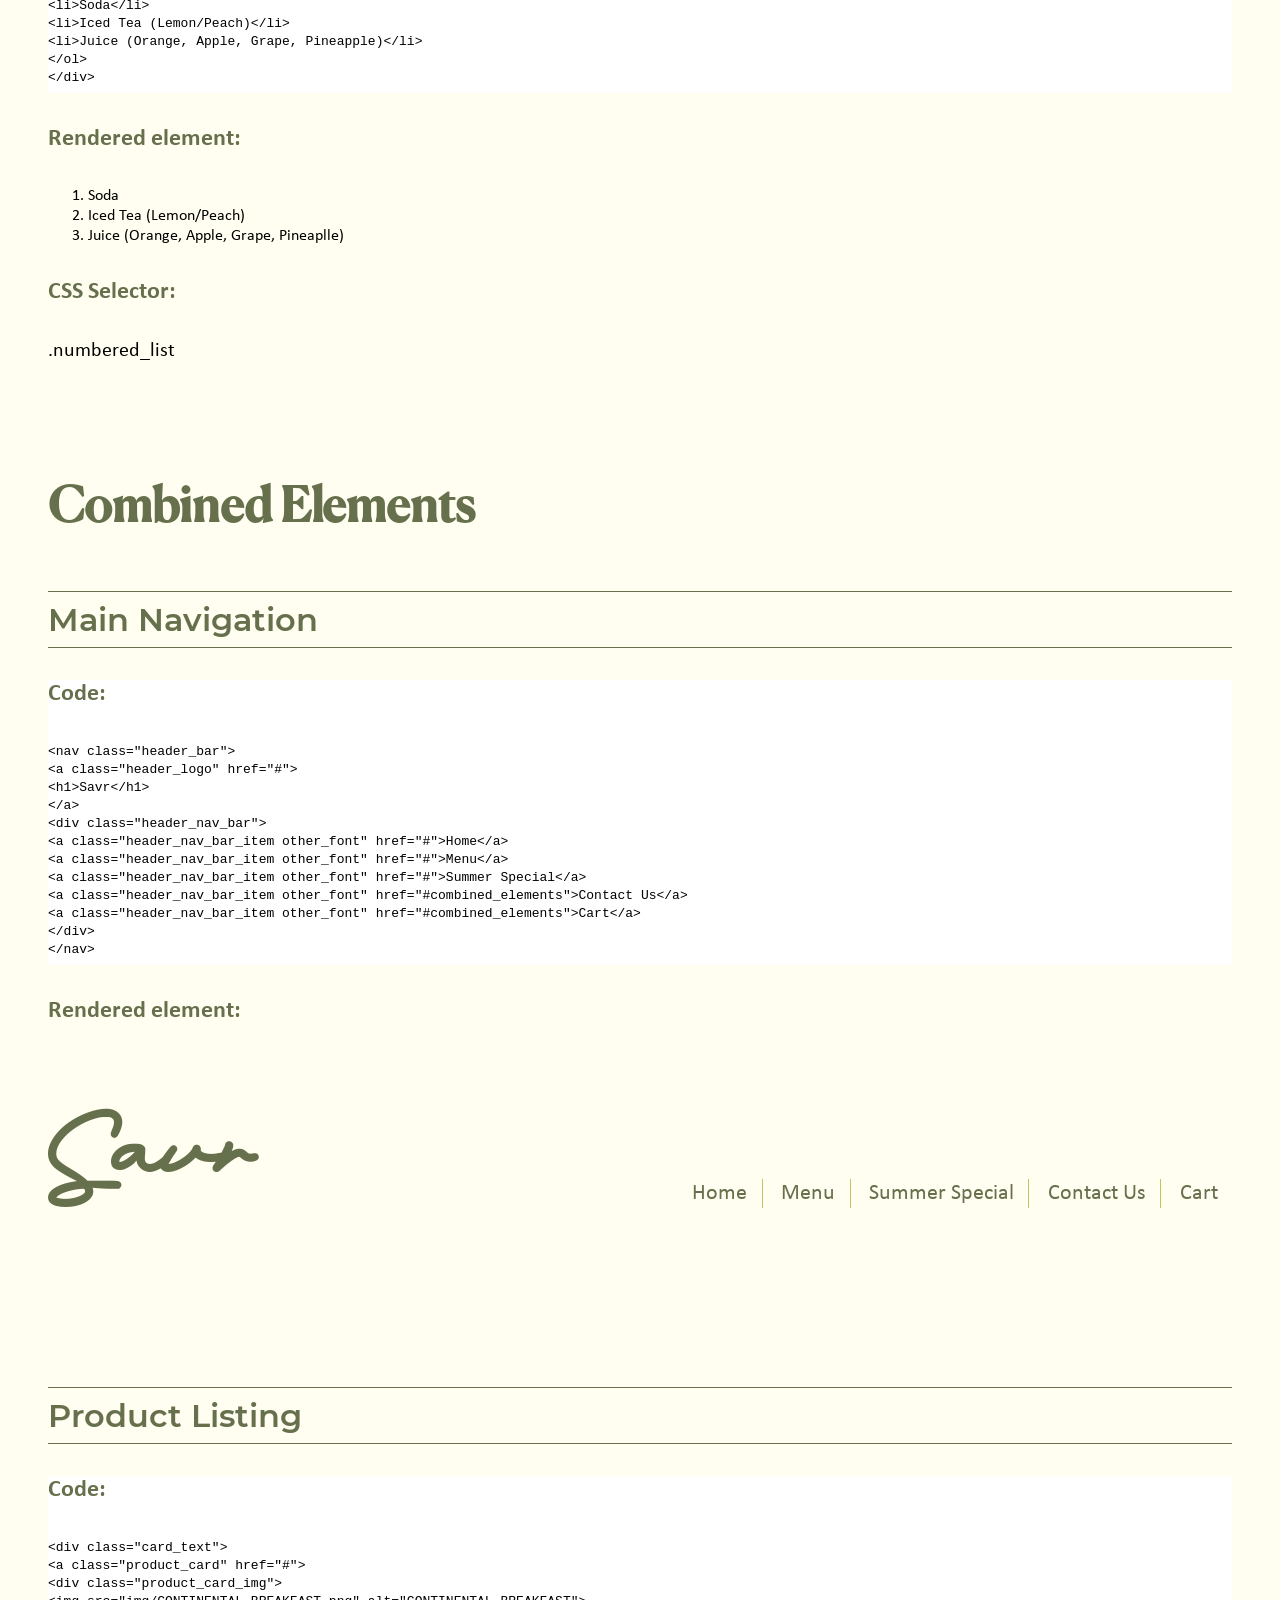
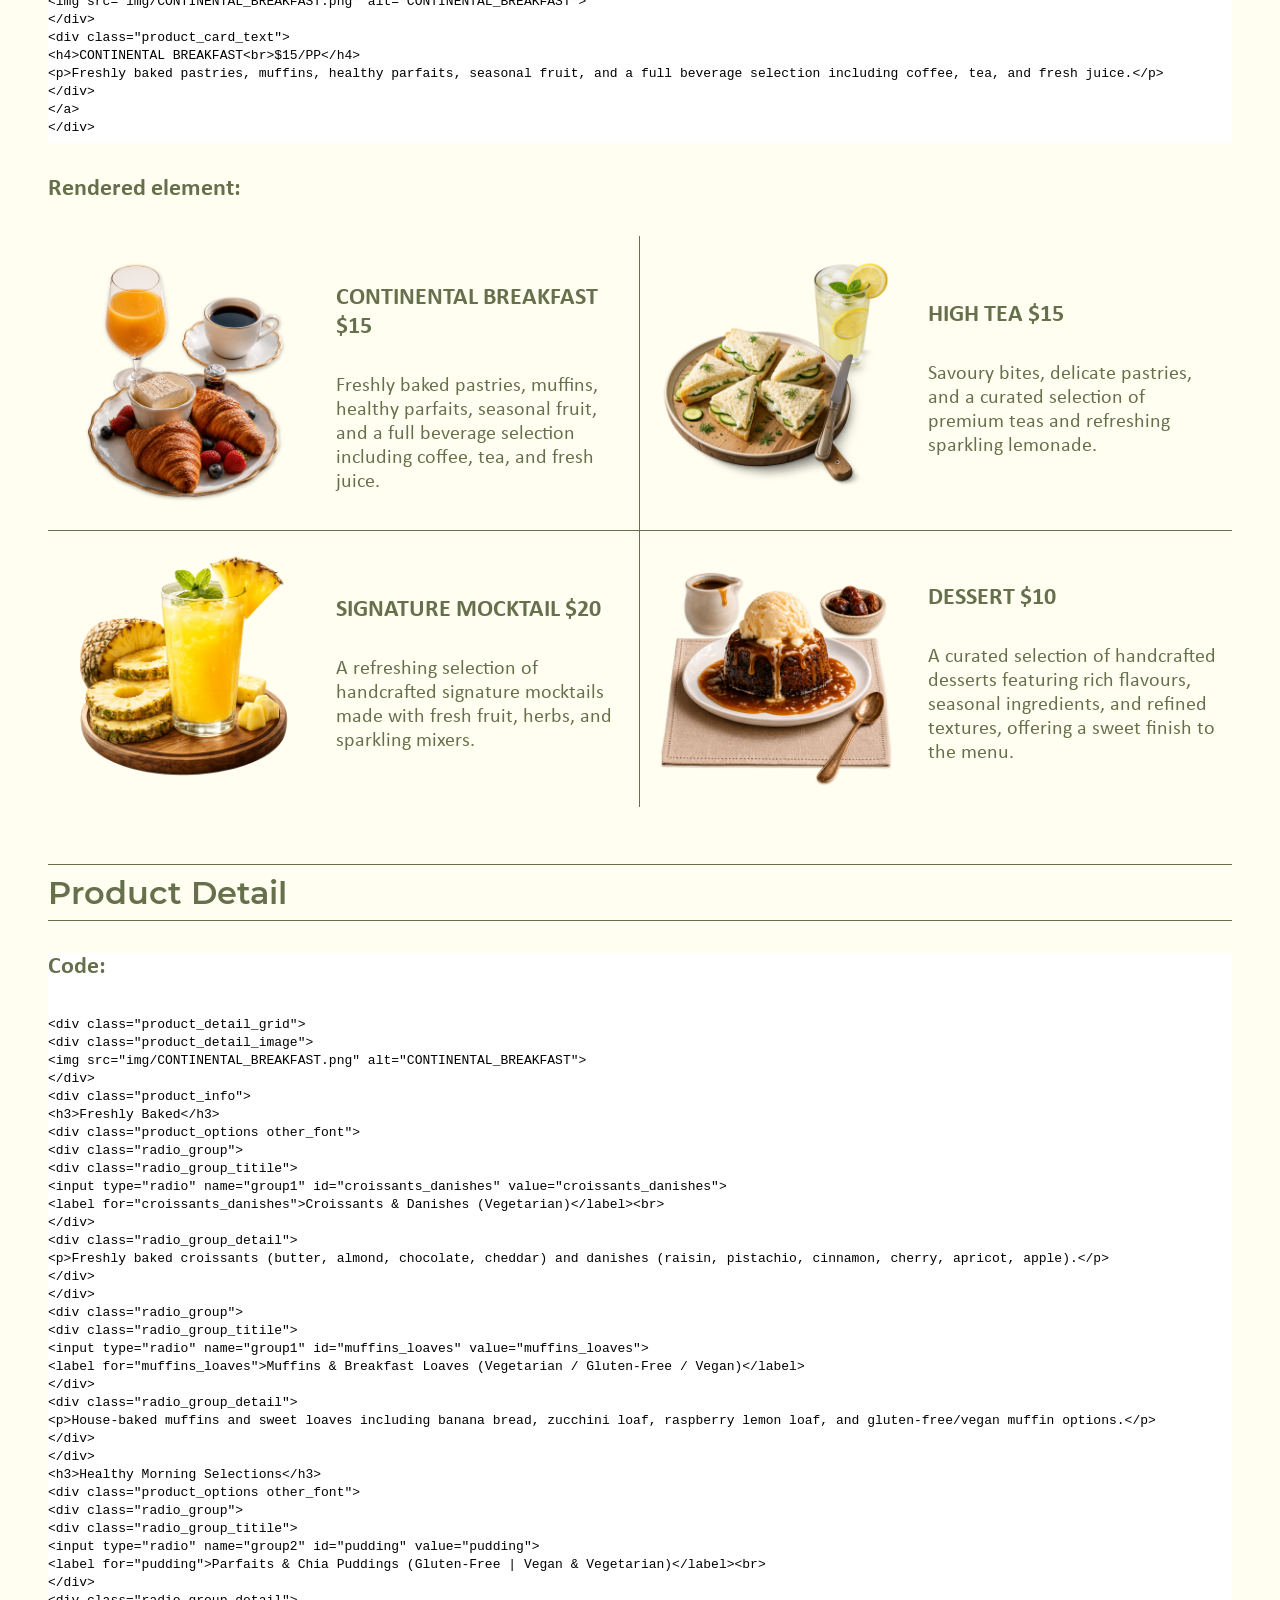
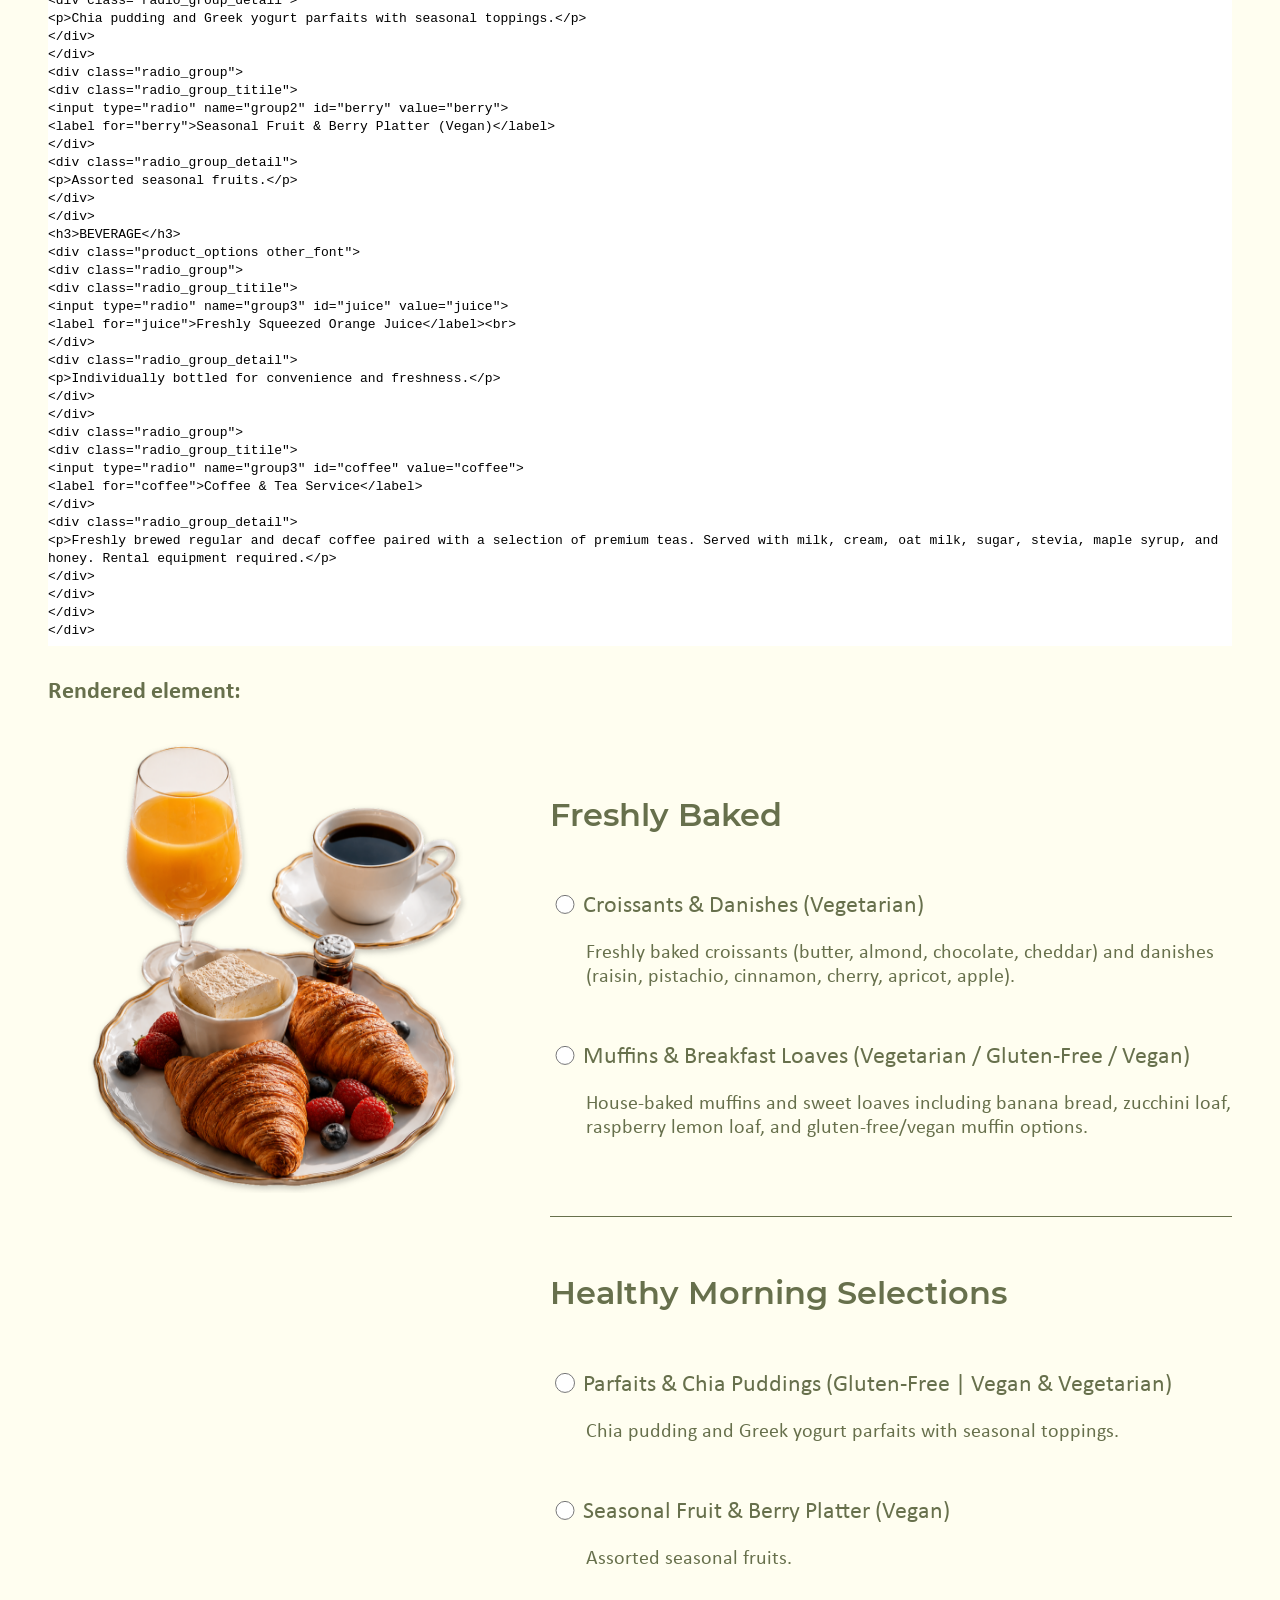
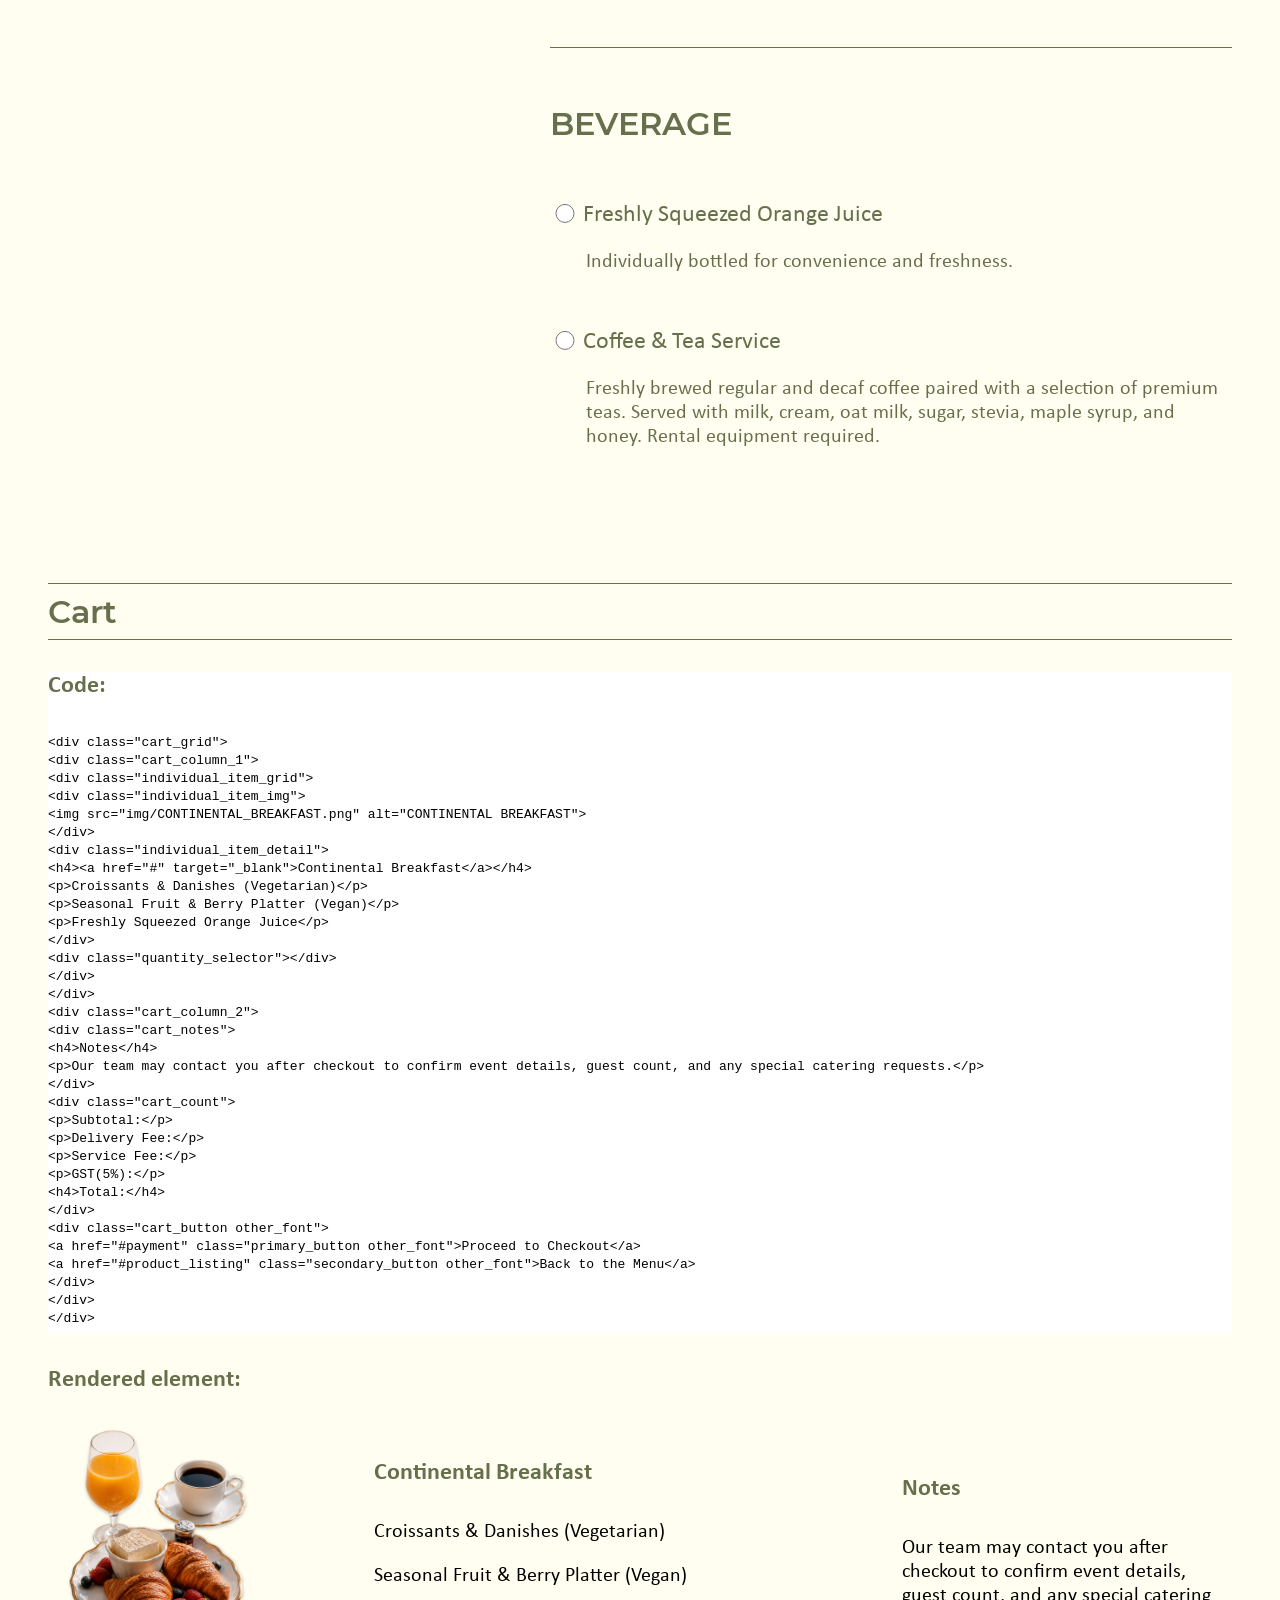
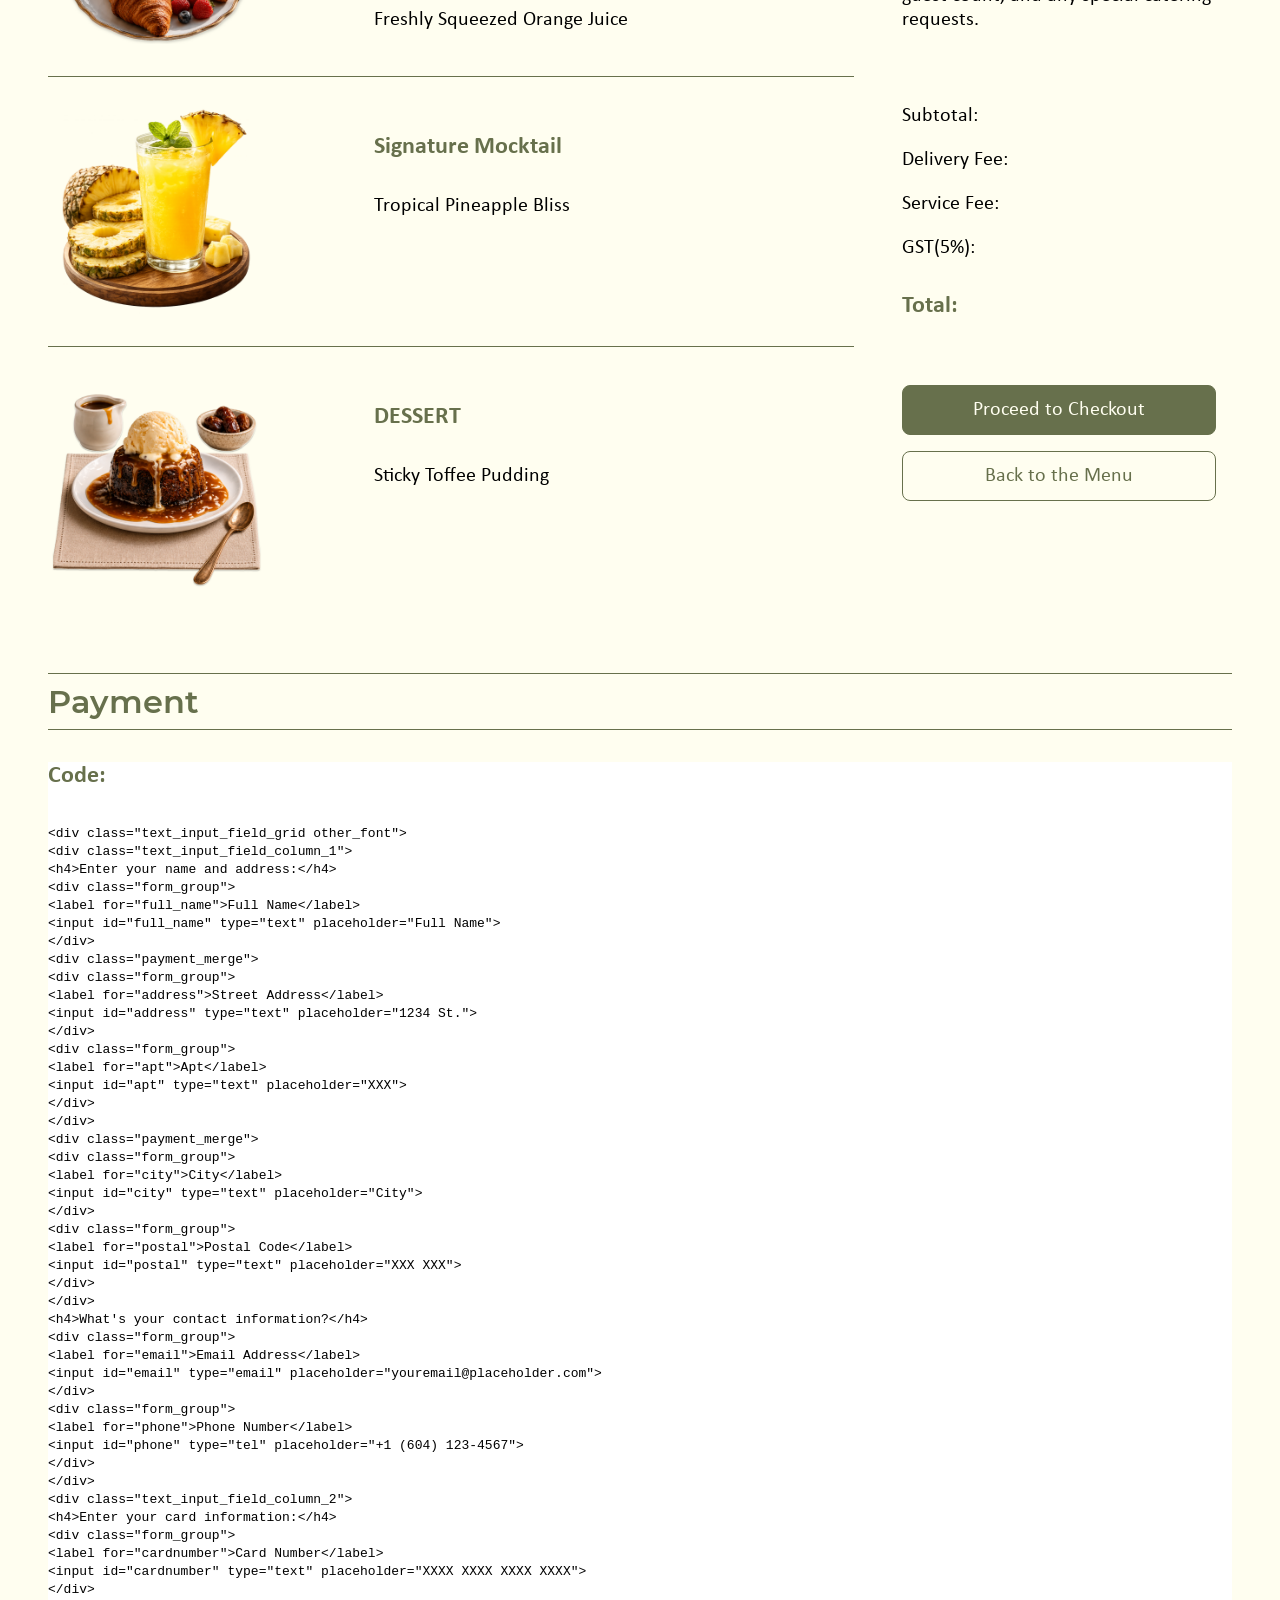
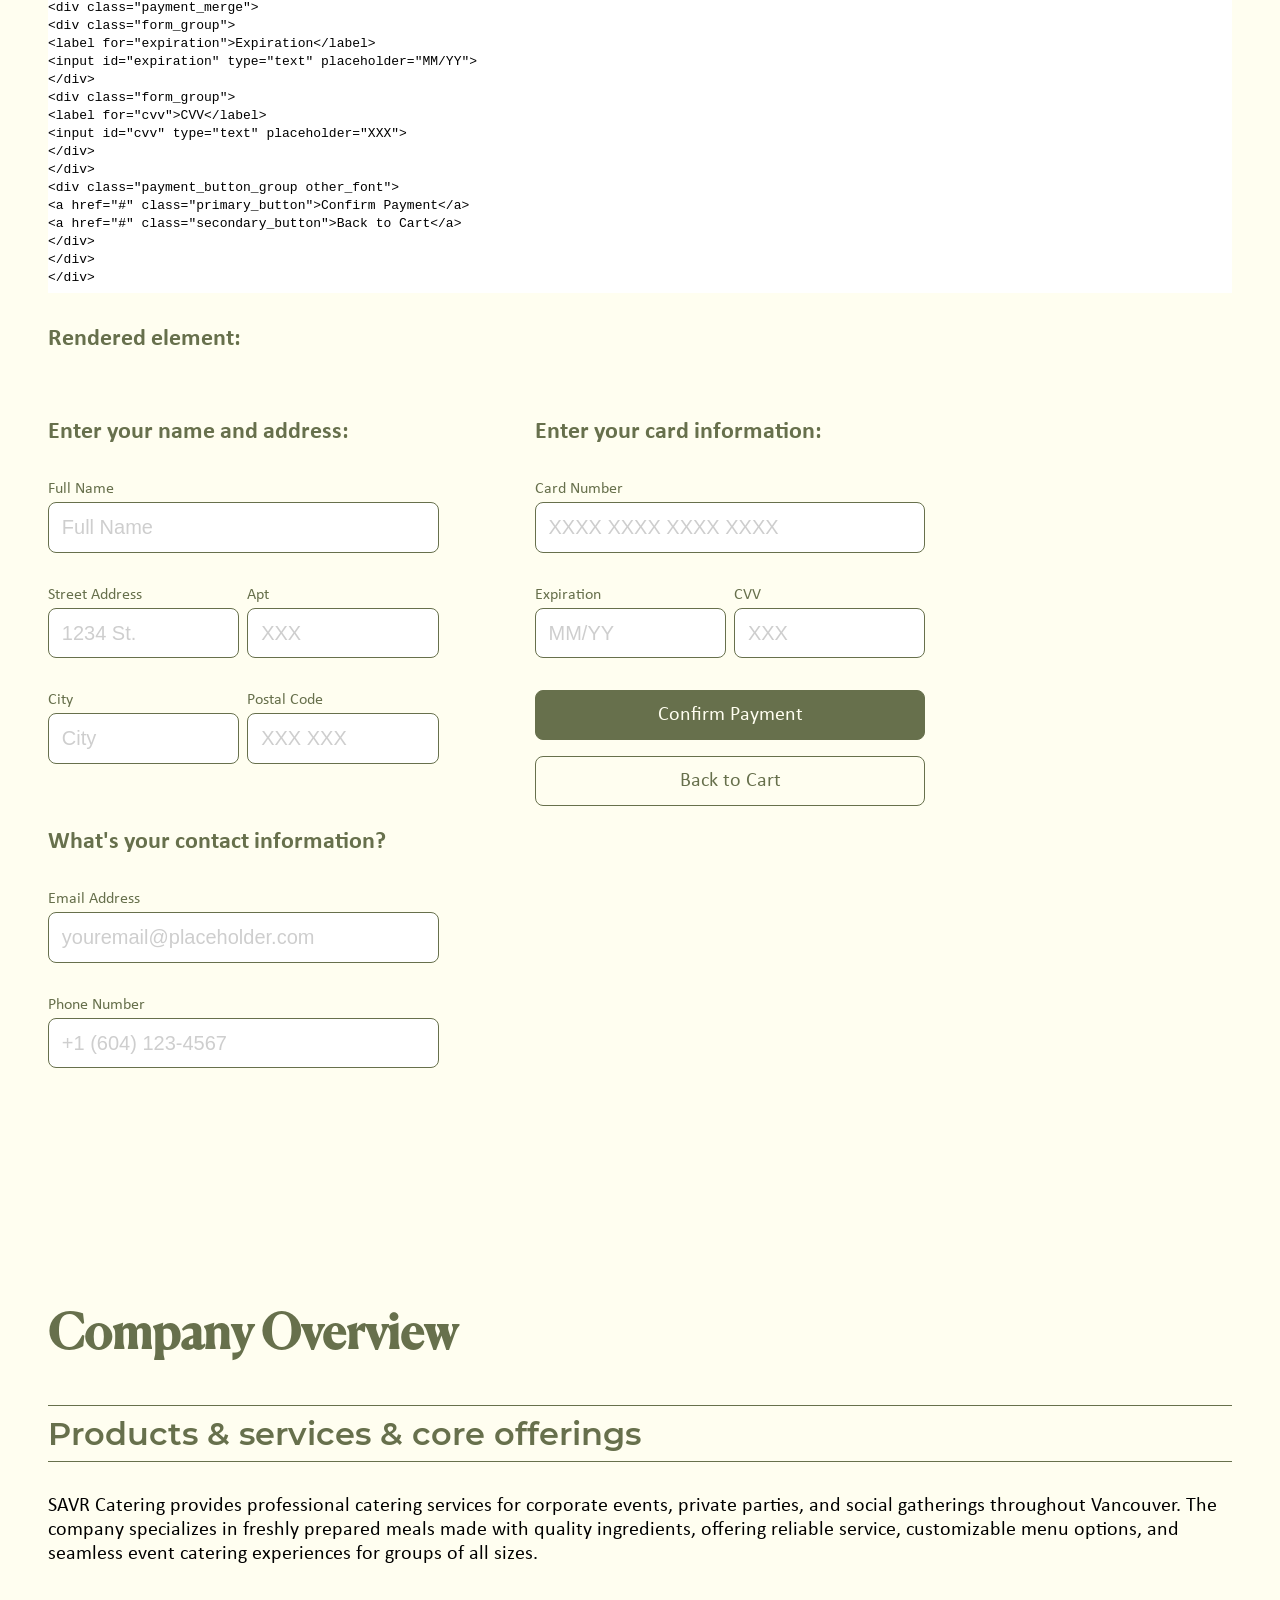
==== commit 5f272ee6: "Update index.html" ====
--- a/index.html
+++ b/index.html
@@ -526,6 +526,89 @@
                 <h3>Product Detail</h3>
             </div>
 
+            <div class="code">
+                <h4>Code:</h4>
+                <code>&lt;div class="product_detail_grid"&gt;</code><br>
+                <code>&lt;div class="product_detail_image"&gt;</code><br>
+                <code>&lt;img src="img/CONTINENTAL_BREAKFAST.png" alt="CONTINENTAL_BREAKFAST"&gt;</code><br>
+                <code>&lt;/div&gt;</code><br>
+
+                <code>&lt;div class="product_info"&gt;</code><br>
+                <code>&lt;h3&gt;Freshly Baked&lt;/h3&gt;</code><br>
+                <code>&lt;div class="product_options other_font"&gt;</code><br>
+
+                <code>&lt;div class="radio_group"&gt;</code><br>
+                <code>&lt;div class="radio_group_titile"&gt;</code><br>
+                <code>&lt;input type="radio" name="group1" id="croissants_danishes" value="croissants_danishes"&gt;</code><br>
+                <code>&lt;label for="croissants_danishes"&gt;Croissants &amp; Danishes (Vegetarian)&lt;/label&gt;&lt;br&gt;</code><br>
+                <code>&lt;/div&gt;</code><br>
+                <code>&lt;div class="radio_group_detail"&gt;</code><br>
+                <code>&lt;p&gt;Freshly baked croissants (butter, almond, chocolate, cheddar) and danishes (raisin, pistachio, cinnamon, cherry, apricot, apple).&lt;/p&gt;</code><br>
+                <code>&lt;/div&gt;</code><br>
+                <code>&lt;/div&gt;</code><br>
+
+                <code>&lt;div class="radio_group"&gt;</code><br>
+                <code>&lt;div class="radio_group_titile"&gt;</code><br>
+                <code>&lt;input type="radio" name="group1" id="muffins_loaves" value="muffins_loaves"&gt;</code><br>
+                <code>&lt;label for="muffins_loaves"&gt;Muffins &amp; Breakfast Loaves (Vegetarian / Gluten-Free / Vegan)&lt;/label&gt;</code><br>
+                <code>&lt;/div&gt;</code><br>
+                <code>&lt;div class="radio_group_detail"&gt;</code><br>
+                <code>&lt;p&gt;House-baked muffins and sweet loaves including banana bread, zucchini loaf, raspberry lemon loaf, and gluten-free/vegan muffin options.&lt;/p&gt;</code><br>
+                <code>&lt;/div&gt;</code><br>
+                <code>&lt;/div&gt;</code><br>
+
+                <code>&lt;h3&gt;Healthy Morning Selections&lt;/h3&gt;</code><br>
+
+                <code>&lt;div class="product_options other_font"&gt;</code><br>
+
+                <code>&lt;div class="radio_group"&gt;</code><br>
+                <code>&lt;div class="radio_group_titile"&gt;</code><br>
+                <code>&lt;input type="radio" name="group2" id="pudding" value="pudding"&gt;</code><br>
+                <code>&lt;label for="pudding"&gt;Parfaits &amp; Chia Puddings (Gluten-Free | Vegan &amp; Vegetarian)&lt;/label&gt;&lt;br&gt;</code><br>
+                <code>&lt;/div&gt;</code><br>
+                <code>&lt;div class="radio_group_detail"&gt;</code><br>
+                <code>&lt;p&gt;Chia pudding and Greek yogurt parfaits with seasonal toppings.&lt;/p&gt;</code><br>
+                <code>&lt;/div&gt;</code><br>
+                <code>&lt;/div&gt;</code><br>
+
+                <code>&lt;div class="radio_group"&gt;</code><br>
+                <code>&lt;div class="radio_group_titile"&gt;</code><br>
+                <code>&lt;input type="radio" name="group2" id="berry" value="berry"&gt;</code><br>
+                <code>&lt;label for="berry"&gt;Seasonal Fruit &amp; Berry Platter (Vegan)&lt;/label&gt;</code><br>
+                <code>&lt;/div&gt;</code><br>
+                <code>&lt;div class="radio_group_detail"&gt;</code><br>
+                <code>&lt;p&gt;Assorted seasonal fruits.&lt;/p&gt;</code><br>
+                <code>&lt;/div&gt;</code><br>
+                <code>&lt;/div&gt;</code><br>
+
+                <code>&lt;h3&gt;BEVERAGE&lt;/h3&gt;</code><br>
+
+                <code>&lt;div class="product_options other_font"&gt;</code><br>
+
+                <code>&lt;div class="radio_group"&gt;</code><br>
+                <code>&lt;div class="radio_group_titile"&gt;</code><br>
+                <code>&lt;input type="radio" name="group3" id="juice" value="juice"&gt;</code><br>
+                <code>&lt;label for="juice"&gt;Freshly Squeezed Orange Juice&lt;/label&gt;&lt;br&gt;</code><br>
+                <code>&lt;/div&gt;</code><br>
+                <code>&lt;div class="radio_group_detail"&gt;</code><br>
+                <code>&lt;p&gt;Individually bottled for convenience and freshness.&lt;/p&gt;</code><br>
+                <code>&lt;/div&gt;</code><br>
+                <code>&lt;/div&gt;</code><br>
+
+                <code>&lt;div class="radio_group"&gt;</code><br>
+                <code>&lt;div class="radio_group_titile"&gt;</code><br>
+                <code>&lt;input type="radio" name="group3" id="coffee" value="coffee"&gt;</code><br>
+                <code>&lt;label for="coffee"&gt;Coffee &amp; Tea Service&lt;/label&gt;</code><br>
+                <code>&lt;/div&gt;</code><br>
+                <code>&lt;div class="radio_group_detail"&gt;</code><br>
+                <code>&lt;p&gt;Freshly brewed regular and decaf coffee paired with a selection of premium teas. Served with milk, cream, oat milk, sugar, stevia, maple syrup, and honey. Rental equipment required.&lt;/p&gt;</code><br>
+                <code>&lt;/div&gt;</code><br>
+                <code>&lt;/div&gt;</code><br>
+
+                <code>&lt;/div&gt;</code><br>
+                <code>&lt;/div&gt;</code>
+
+            </div>
 
             <h4>Rendered element:</h4>
 
@@ -629,6 +712,50 @@
 
             <div class="element">
                 <h3>Cart</h3>
+            </div>
+
+            <div class="code">
+                <h4>Code:</h4>
+                <code>&lt;div class="cart_grid"&gt;</code><br>
+                <code>&lt;div class="cart_column_1"&gt;</code><br>
+
+                <code>&lt;div class="individual_item_grid"&gt;</code><br>
+                <code>&lt;div class="individual_item_img"&gt;</code><br>
+                <code>&lt;img src="img/CONTINENTAL_BREAKFAST.png" alt="CONTINENTAL BREAKFAST"&gt;</code><br>
+                <code>&lt;/div&gt;</code><br>
+
+                <code>&lt;div class="individual_item_detail"&gt;</code><br>
+                <code>&lt;h4&gt;&lt;a href="#" target="_blank"&gt;Continental Breakfast&lt;/a&gt;&lt;/h4&gt;</code><br>
+                <code>&lt;p&gt;Croissants &amp; Danishes (Vegetarian)&lt;/p&gt;</code><br>
+                <code>&lt;p&gt;Seasonal Fruit &amp; Berry Platter (Vegan)&lt;/p&gt;</code><br>
+                <code>&lt;p&gt;Freshly Squeezed Orange Juice&lt;/p&gt;</code><br>
+                <code>&lt;/div&gt;</code><br>
+
+                <code>&lt;div class="quantity_selector"&gt;&lt;/div&gt;</code><br>
+                <code>&lt;/div&gt;</code><br>
+
+                <code>&lt;/div&gt;</code><br>
+
+                <code>&lt;div class="cart_column_2"&gt;</code><br>
+                <code>&lt;div class="cart_notes"&gt;</code><br>
+                <code>&lt;h4&gt;Notes&lt;/h4&gt;</code><br>
+                <code>&lt;p&gt;Our team may contact you after checkout to confirm event details, guest count, and any special catering requests.&lt;/p&gt;</code><br>
+                <code>&lt;/div&gt;</code><br>
+
+                <code>&lt;div class="cart_count"&gt;</code><br>
+                <code>&lt;p&gt;Subtotal:&lt;/p&gt;</code><br>
+                <code>&lt;p&gt;Delivery Fee:&lt;/p&gt;</code><br>
+                <code>&lt;p&gt;Service Fee:&lt;/p&gt;</code><br>
+                <code>&lt;p&gt;GST(5%):&lt;/p&gt;</code><br>
+                <code>&lt;h4&gt;Total:&lt;/h4&gt;</code><br>
+                <code>&lt;/div&gt;</code><br>
+
+                <code>&lt;div class="cart_button other_font"&gt;</code><br>
+                <code>&lt;a href="#payment" class="primary_button other_font"&gt;Proceed to Checkout&lt;/a&gt;</code><br>
+                <code>&lt;a href="#product_listing" class="secondary_button other_font"&gt;Back to the Menu&lt;/a&gt;</code><br>
+                <code>&lt;/div&gt;</code><br>
+                <code>&lt;/div&gt;</code><br>
+                <code>&lt;/div&gt;</code><br>
             </div>
 
             <h4>Rendered element:</h4>
@@ -730,6 +857,90 @@
         <section id="payment">
             <div class="element">
                 <h3>Payment</h3>
+            </div>
+        <div class="code">
+                <h4>Code:</h4>
+                <code>&lt;div class="text_input_field_grid other_font"&gt;</code><br>
+
+                <code>&lt;div class="text_input_field_column_1"&gt;</code><br>
+
+                <code>&lt;h4&gt;Enter your name and address:&lt;/h4&gt;</code><br>
+
+                <code>&lt;div class="form_group"&gt;</code><br>
+                <code>&lt;label for="full_name"&gt;Full Name&lt;/label&gt;</code><br>
+                <code>&lt;input id="full_name" type="text" placeholder="Full Name"&gt;</code><br>
+                <code>&lt;/div&gt;</code><br>
+
+                <code>&lt;div class="payment_merge"&gt;</code><br>
+                <code>&lt;div class="form_group"&gt;</code><br>
+                <code>&lt;label for="address"&gt;Street Address&lt;/label&gt;</code><br>
+                <code>&lt;input id="address" type="text" placeholder="1234 St."&gt;</code><br>
+                <code>&lt;/div&gt;</code><br>
+
+                <code>&lt;div class="form_group"&gt;</code><br>
+                <code>&lt;label for="apt"&gt;Apt&lt;/label&gt;</code><br>
+                <code>&lt;input id="apt" type="text" placeholder="XXX"&gt;</code><br>
+                <code>&lt;/div&gt;</code><br>
+                <code>&lt;/div&gt;</code><br>
+
+                <code>&lt;div class="payment_merge"&gt;</code><br>
+                <code>&lt;div class="form_group"&gt;</code><br>
+                <code>&lt;label for="city"&gt;City&lt;/label&gt;</code><br>
+                <code>&lt;input id="city" type="text" placeholder="City"&gt;</code><br>
+                <code>&lt;/div&gt;</code><br>
+
+                <code>&lt;div class="form_group"&gt;</code><br>
+                <code>&lt;label for="postal"&gt;Postal Code&lt;/label&gt;</code><br>
+                <code>&lt;input id="postal" type="text" placeholder="XXX XXX"&gt;</code><br>
+                <code>&lt;/div&gt;</code><br>
+                <code>&lt;/div&gt;</code><br>
+
+                <code>&lt;h4&gt;What's your contact information?&lt;/h4&gt;</code><br>
+
+                <code>&lt;div class="form_group"&gt;</code><br>
+                <code>&lt;label for="email"&gt;Email Address&lt;/label&gt;</code><br>
+                <code>&lt;input id="email" type="email" placeholder="youremail@placeholder.com"&gt;</code><br>
+                <code>&lt;/div&gt;</code><br>
+
+                <code>&lt;div class="form_group"&gt;</code><br>
+                <code>&lt;label for="phone"&gt;Phone Number&lt;/label&gt;</code><br>
+                <code>&lt;input id="phone" type="tel" placeholder="+1 (604) 123-4567"&gt;</code><br>
+                <code>&lt;/div&gt;</code><br>
+
+                <code>&lt;/div&gt;</code><br>
+
+                <code>&lt;div class="text_input_field_column_2"&gt;</code><br>
+
+                <code>&lt;h4&gt;Enter your card information:&lt;/h4&gt;</code><br>
+
+                <code>&lt;div class="form_group"&gt;</code><br>
+                <code>&lt;label for="cardnumber"&gt;Card Number&lt;/label&gt;</code><br>
+                <code>&lt;input id="cardnumber" type="text" placeholder="XXXX XXXX XXXX XXXX"&gt;</code><br>
+                <code>&lt;/div&gt;</code><br>
+
+                <code>&lt;div class="payment_merge"&gt;</code><br>
+
+                <code>&lt;div class="form_group"&gt;</code><br>
+                <code>&lt;label for="expiration"&gt;Expiration&lt;/label&gt;</code><br>
+                <code>&lt;input id="expiration" type="text" placeholder="MM/YY"&gt;</code><br>
+                <code>&lt;/div&gt;</code><br>
+
+                <code>&lt;div class="form_group"&gt;</code><br>
+                <code>&lt;label for="cvv"&gt;CVV&lt;/label&gt;</code><br>
+                <code>&lt;input id="cvv" type="text" placeholder="XXX"&gt;</code><br>
+                <code>&lt;/div&gt;</code><br>
+
+                <code>&lt;/div&gt;</code><br>
+
+                <code>&lt;div class="payment_button_group other_font"&gt;</code><br>
+                <code>&lt;a href="#" class="primary_button"&gt;Confirm Payment&lt;/a&gt;</code><br>
+                <code>&lt;a href="#" class="secondary_button"&gt;Back to Cart&lt;/a&gt;</code><br>
+                <code>&lt;/div&gt;</code><br>
+
+                <code>&lt;/div&gt;</code><br>
+
+                <code>&lt;/div&gt;</code>
+
             </div>
 
             <h4>Rendered element:</h4>
@@ -1016,6 +1227,8 @@
 
     <section id="citations">
         <h2>Citations</h2>
+
+        <h3><a class="in_text_link" href="citations.html" taget="_blank">Citations</a></h3>
     </section>
 
 
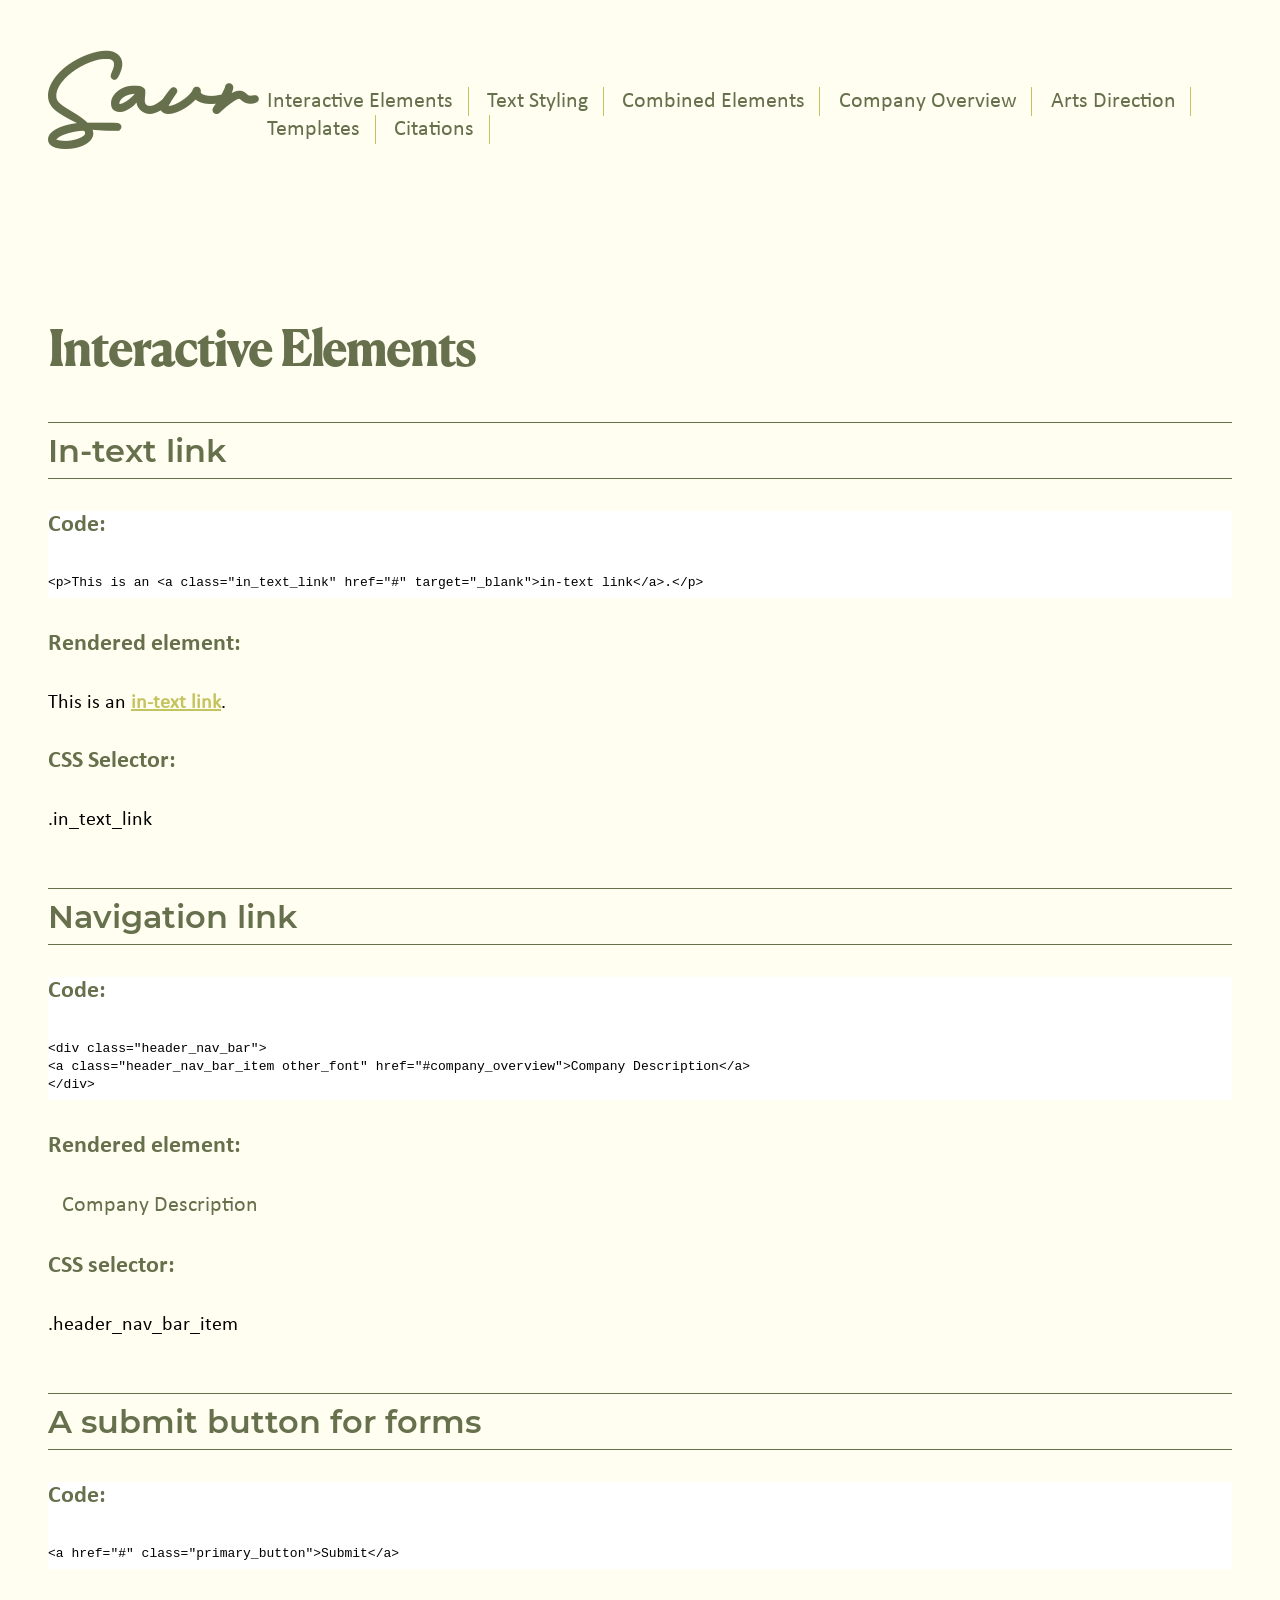
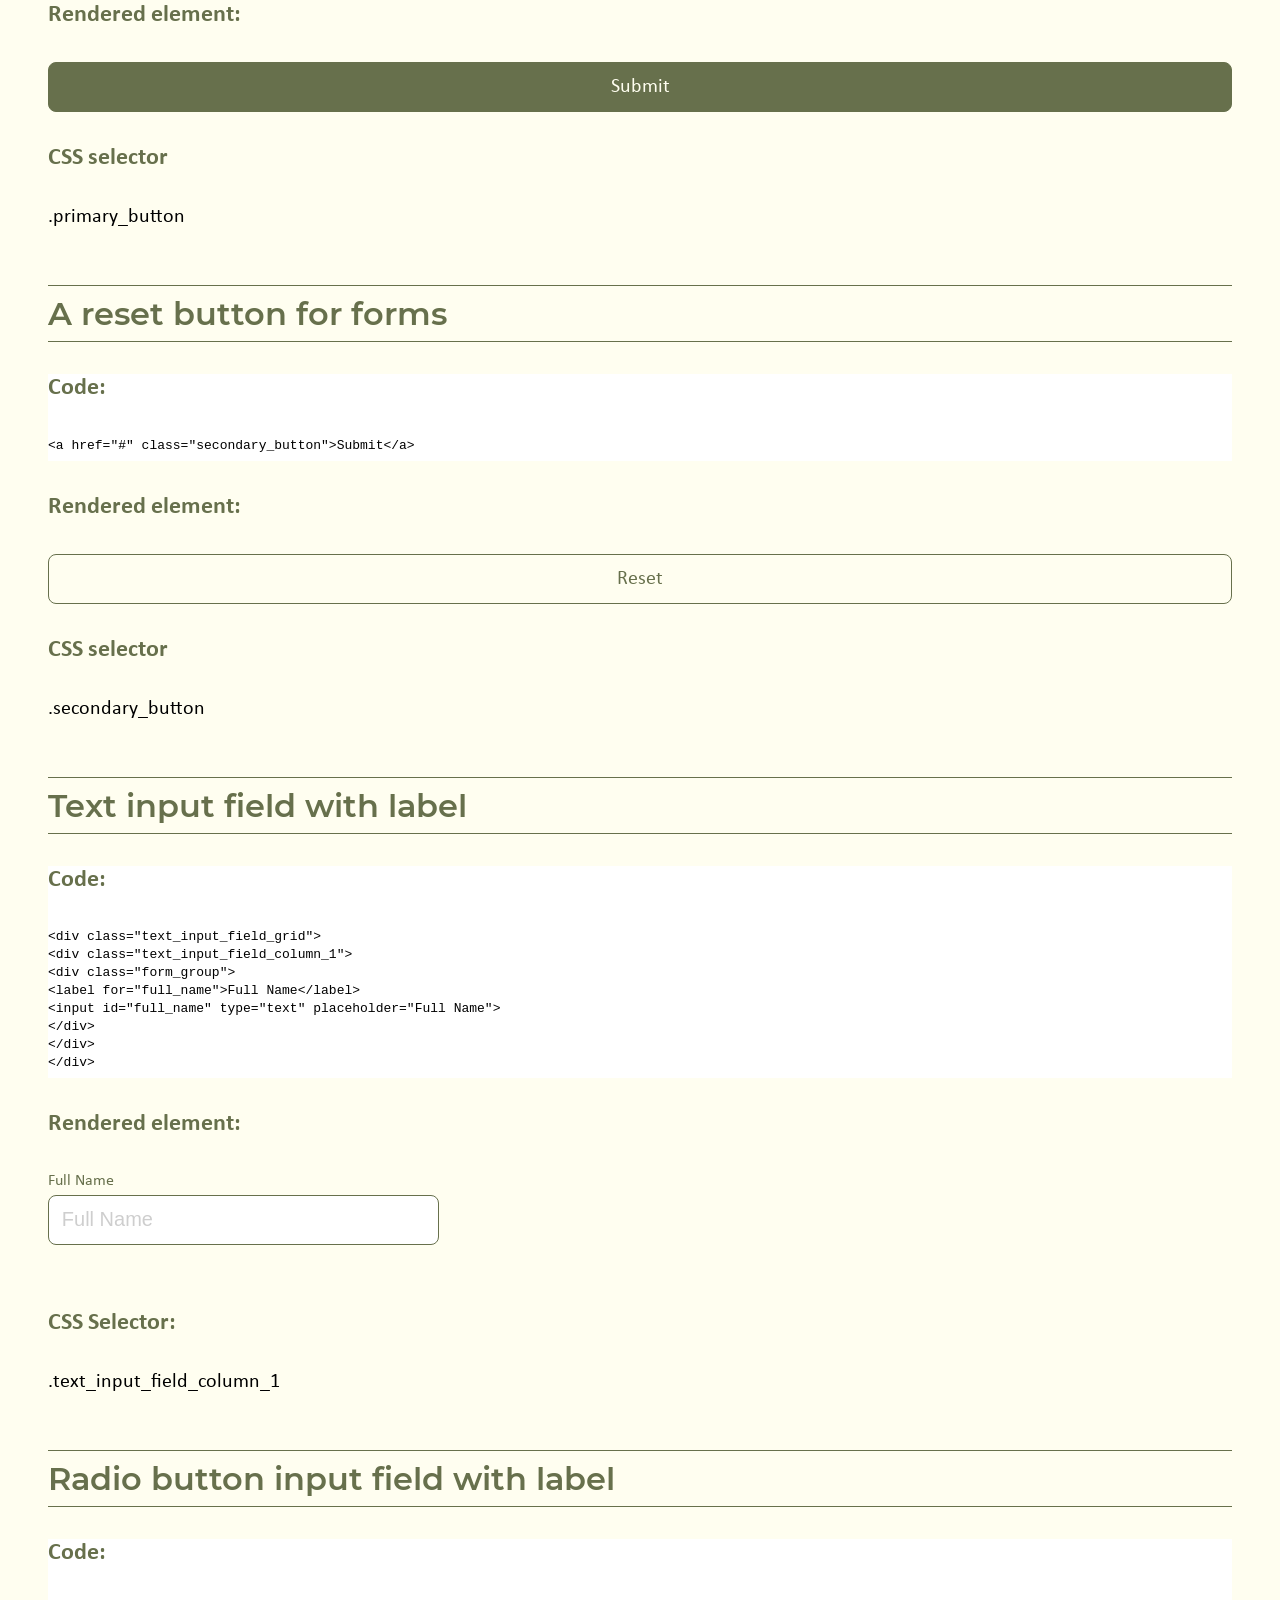
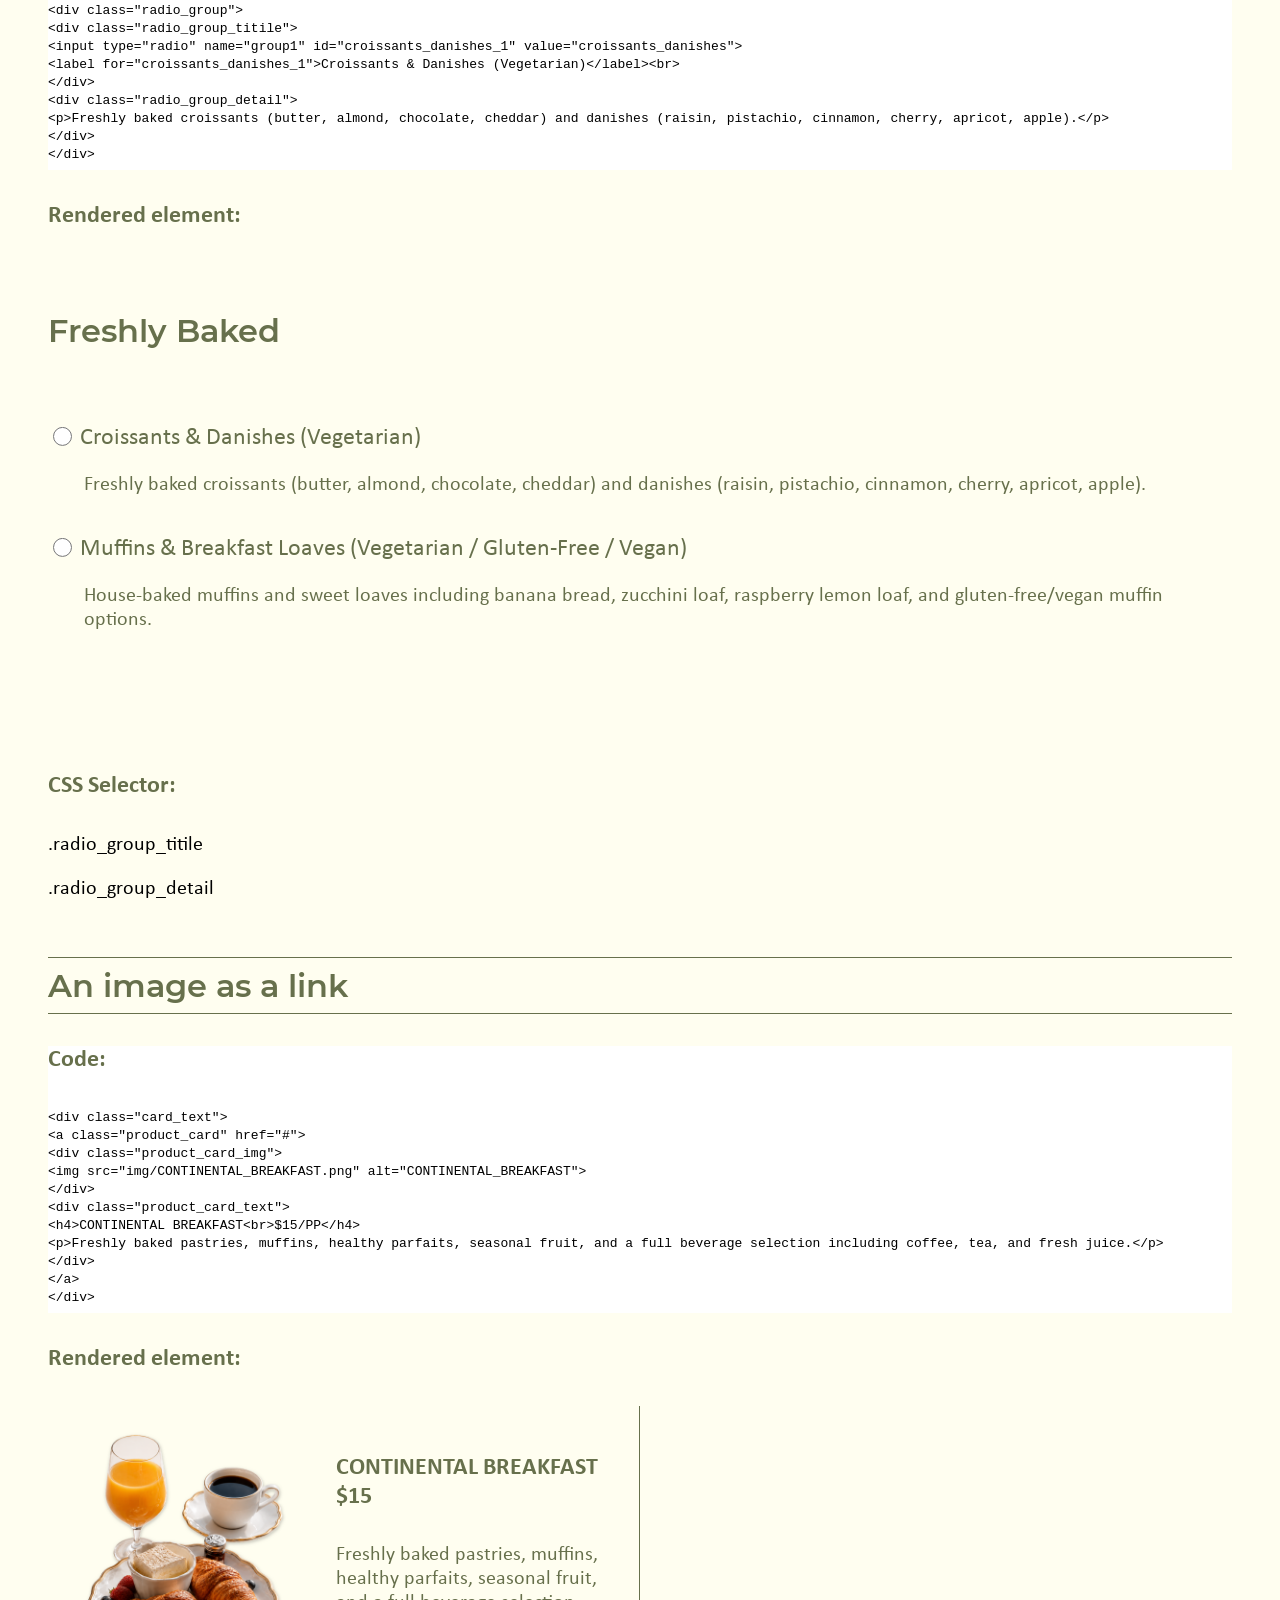
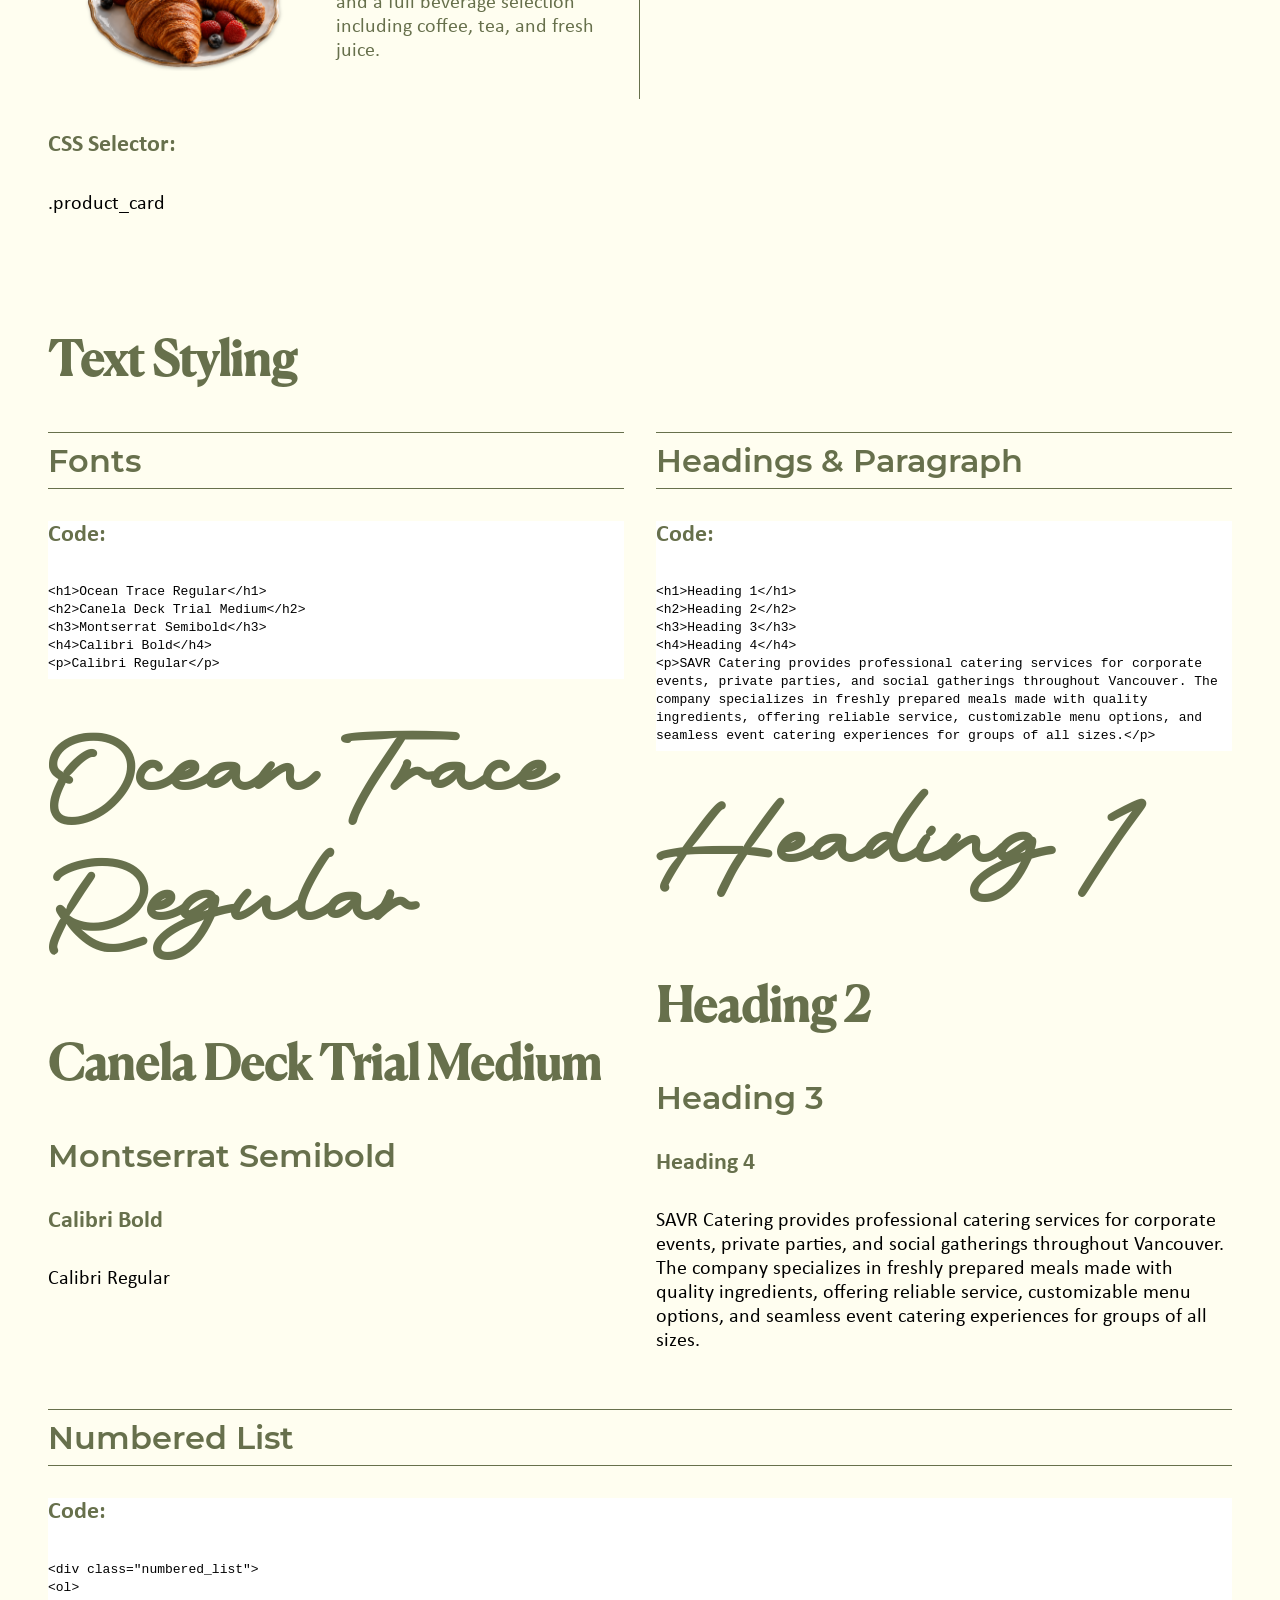
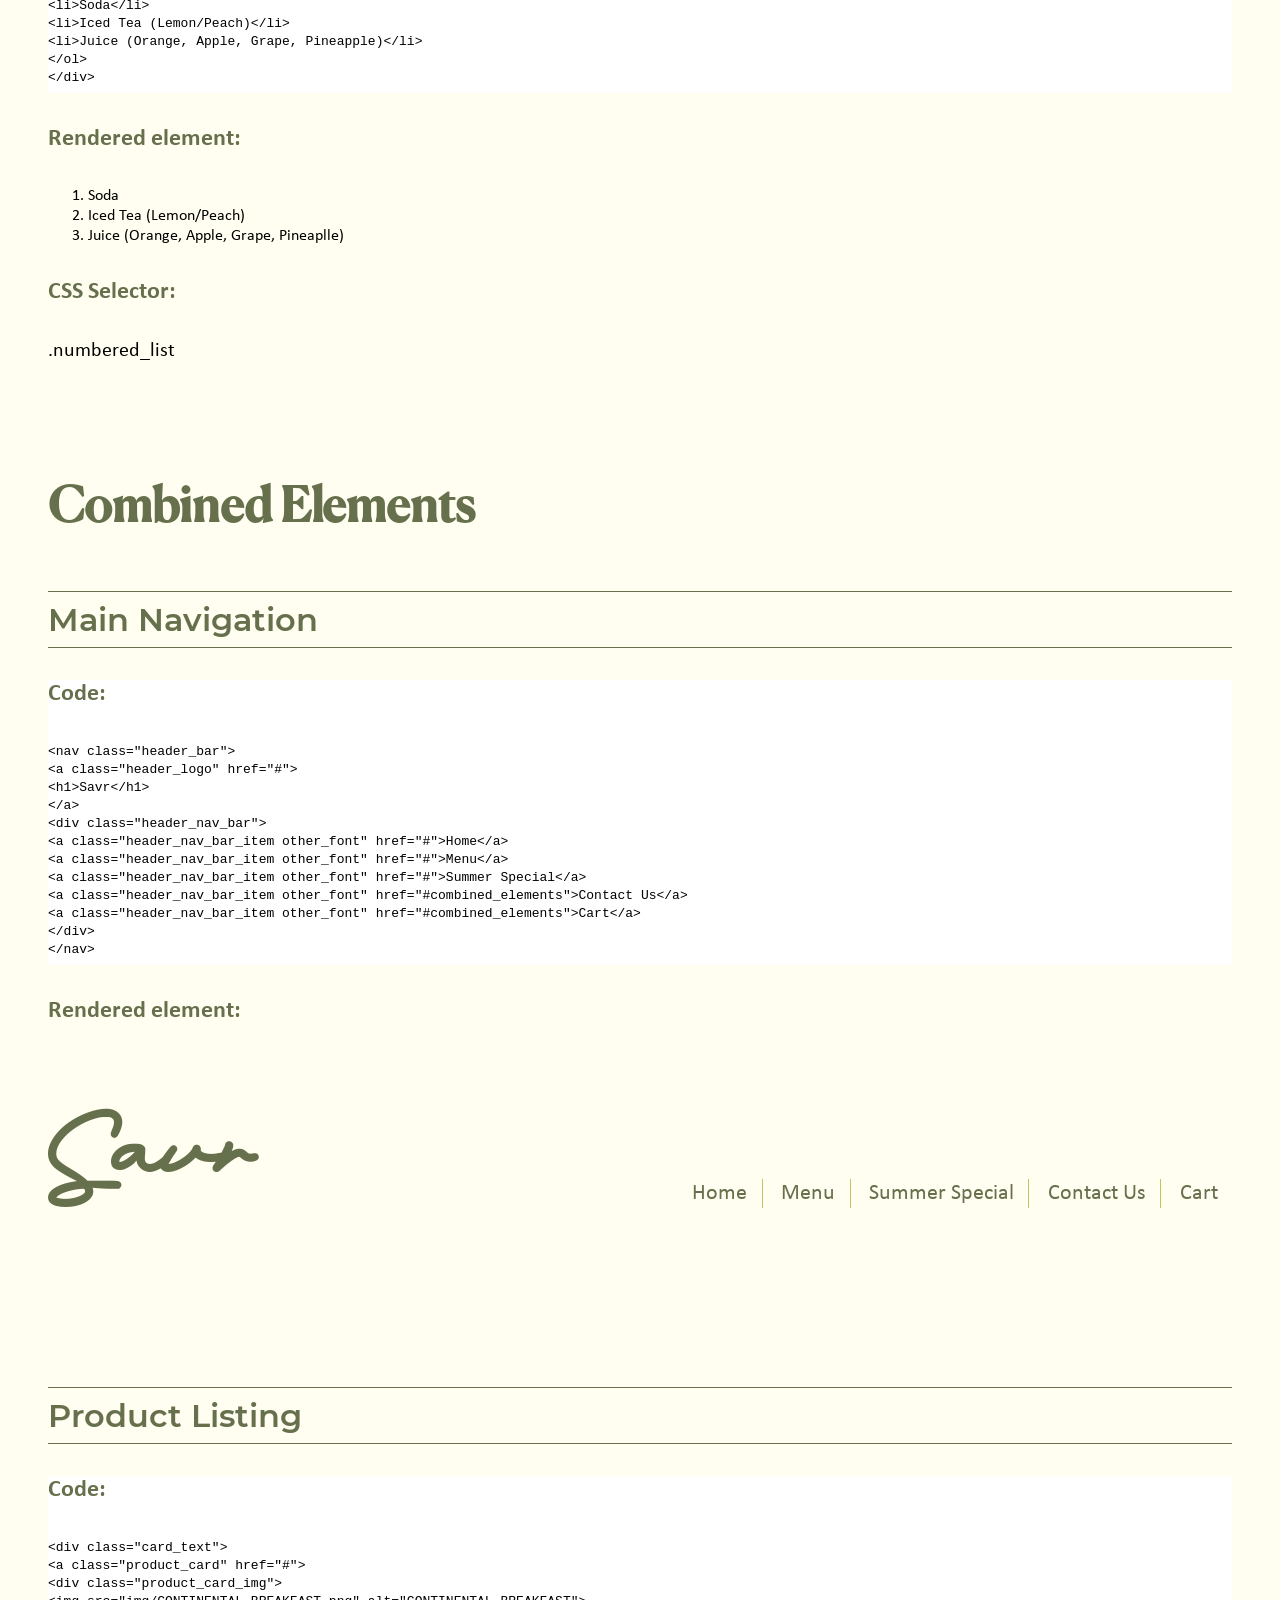
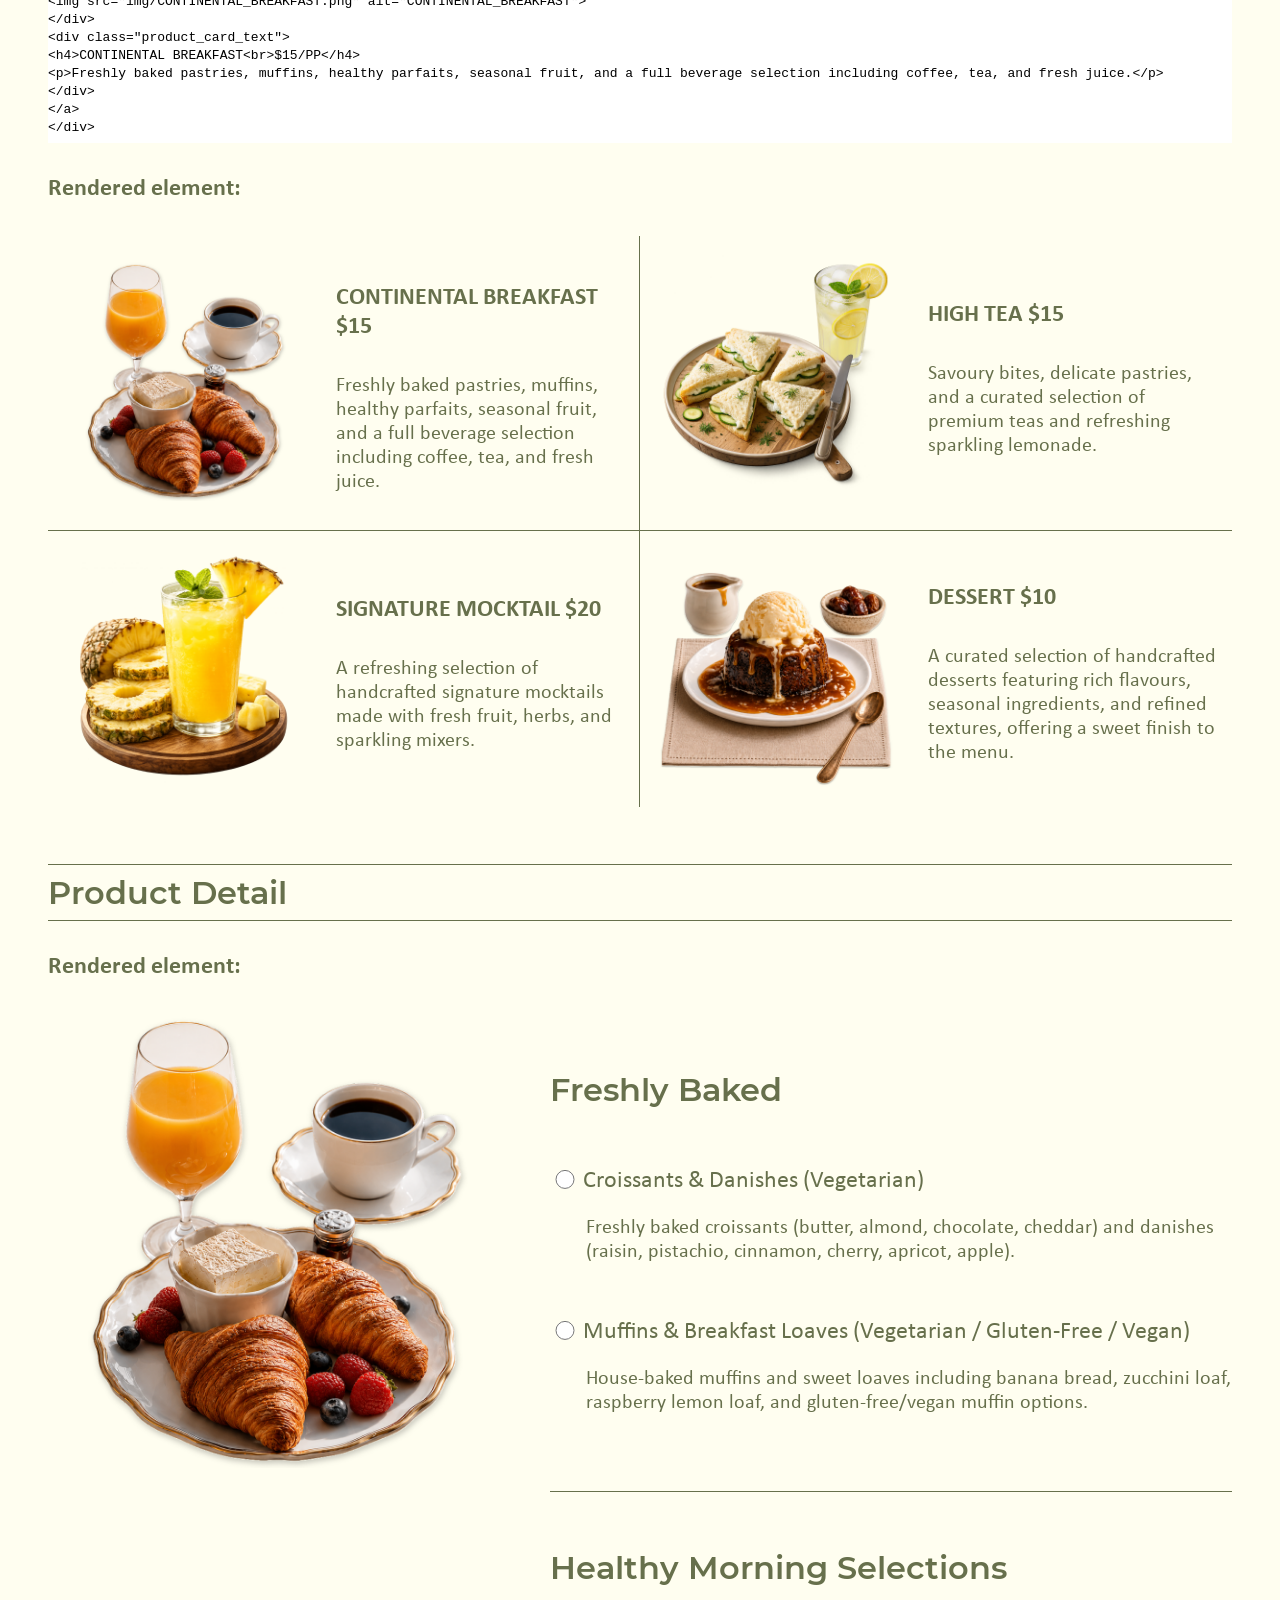
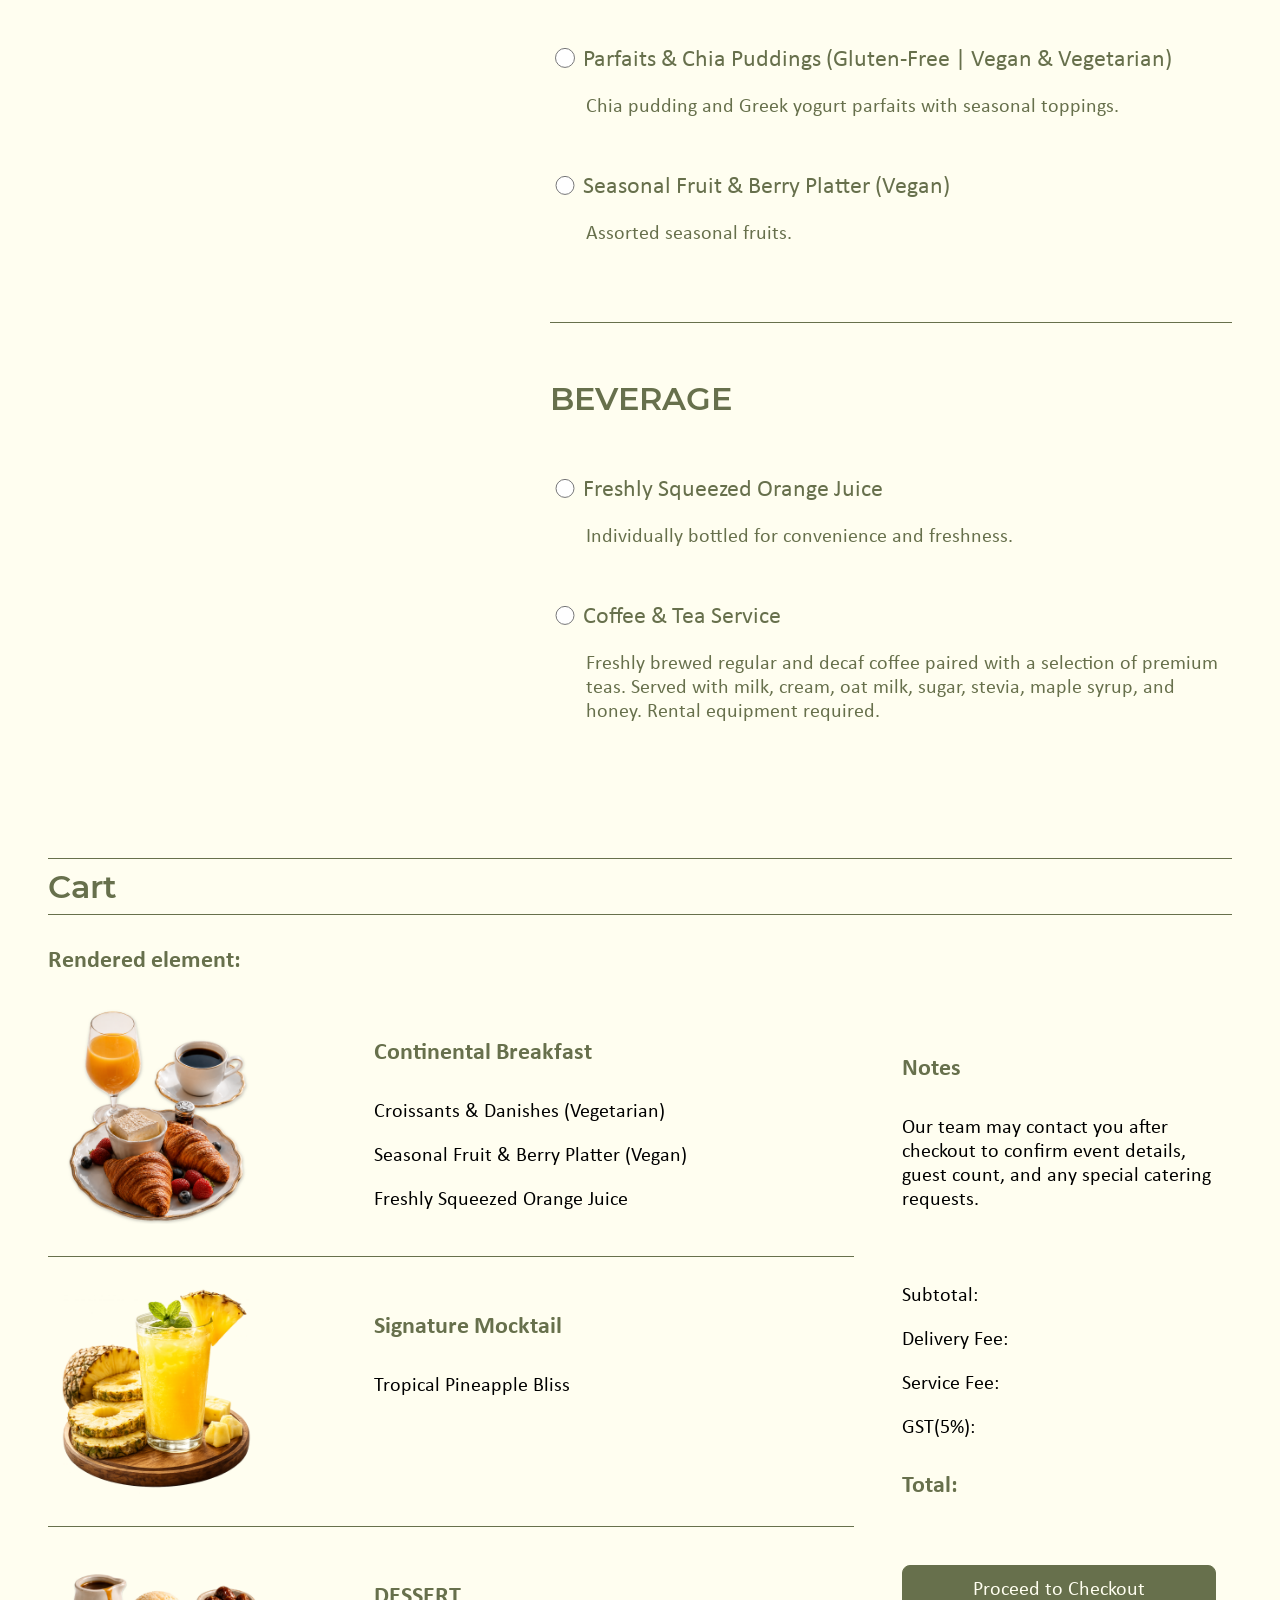
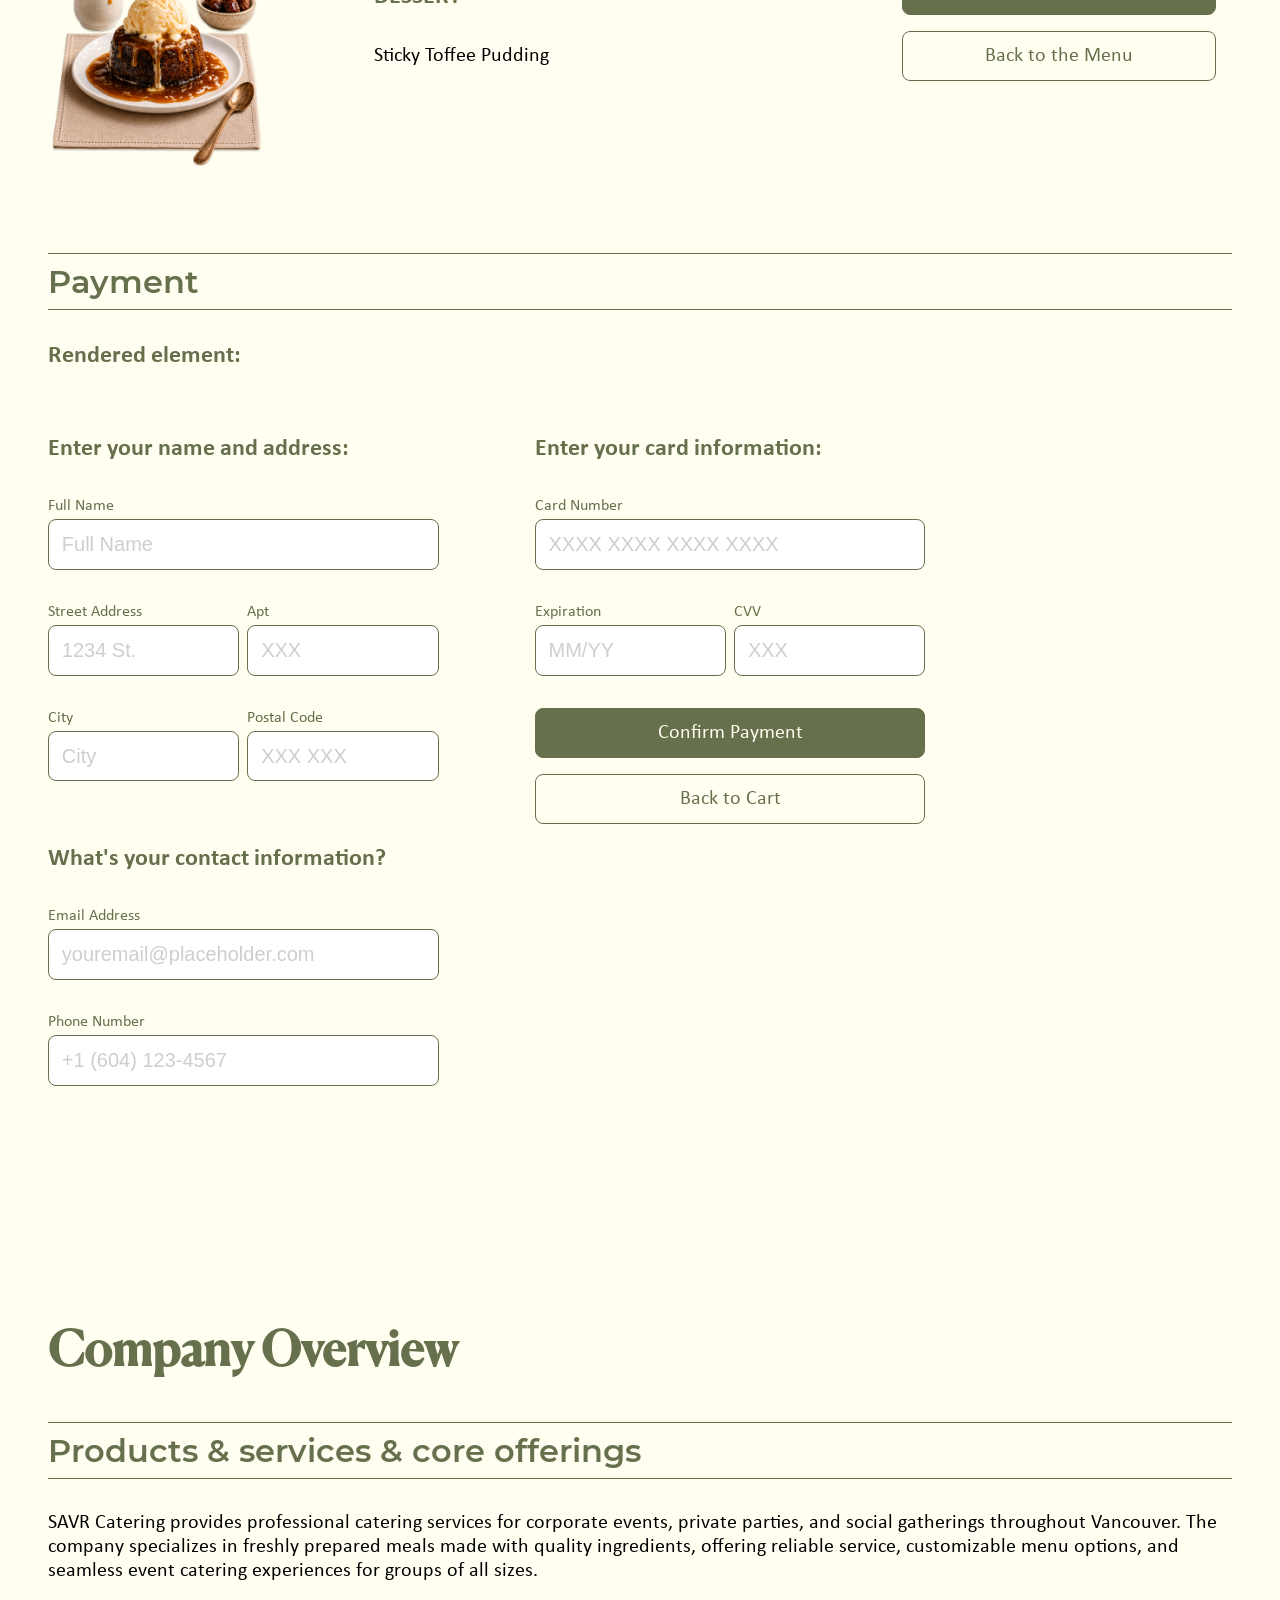
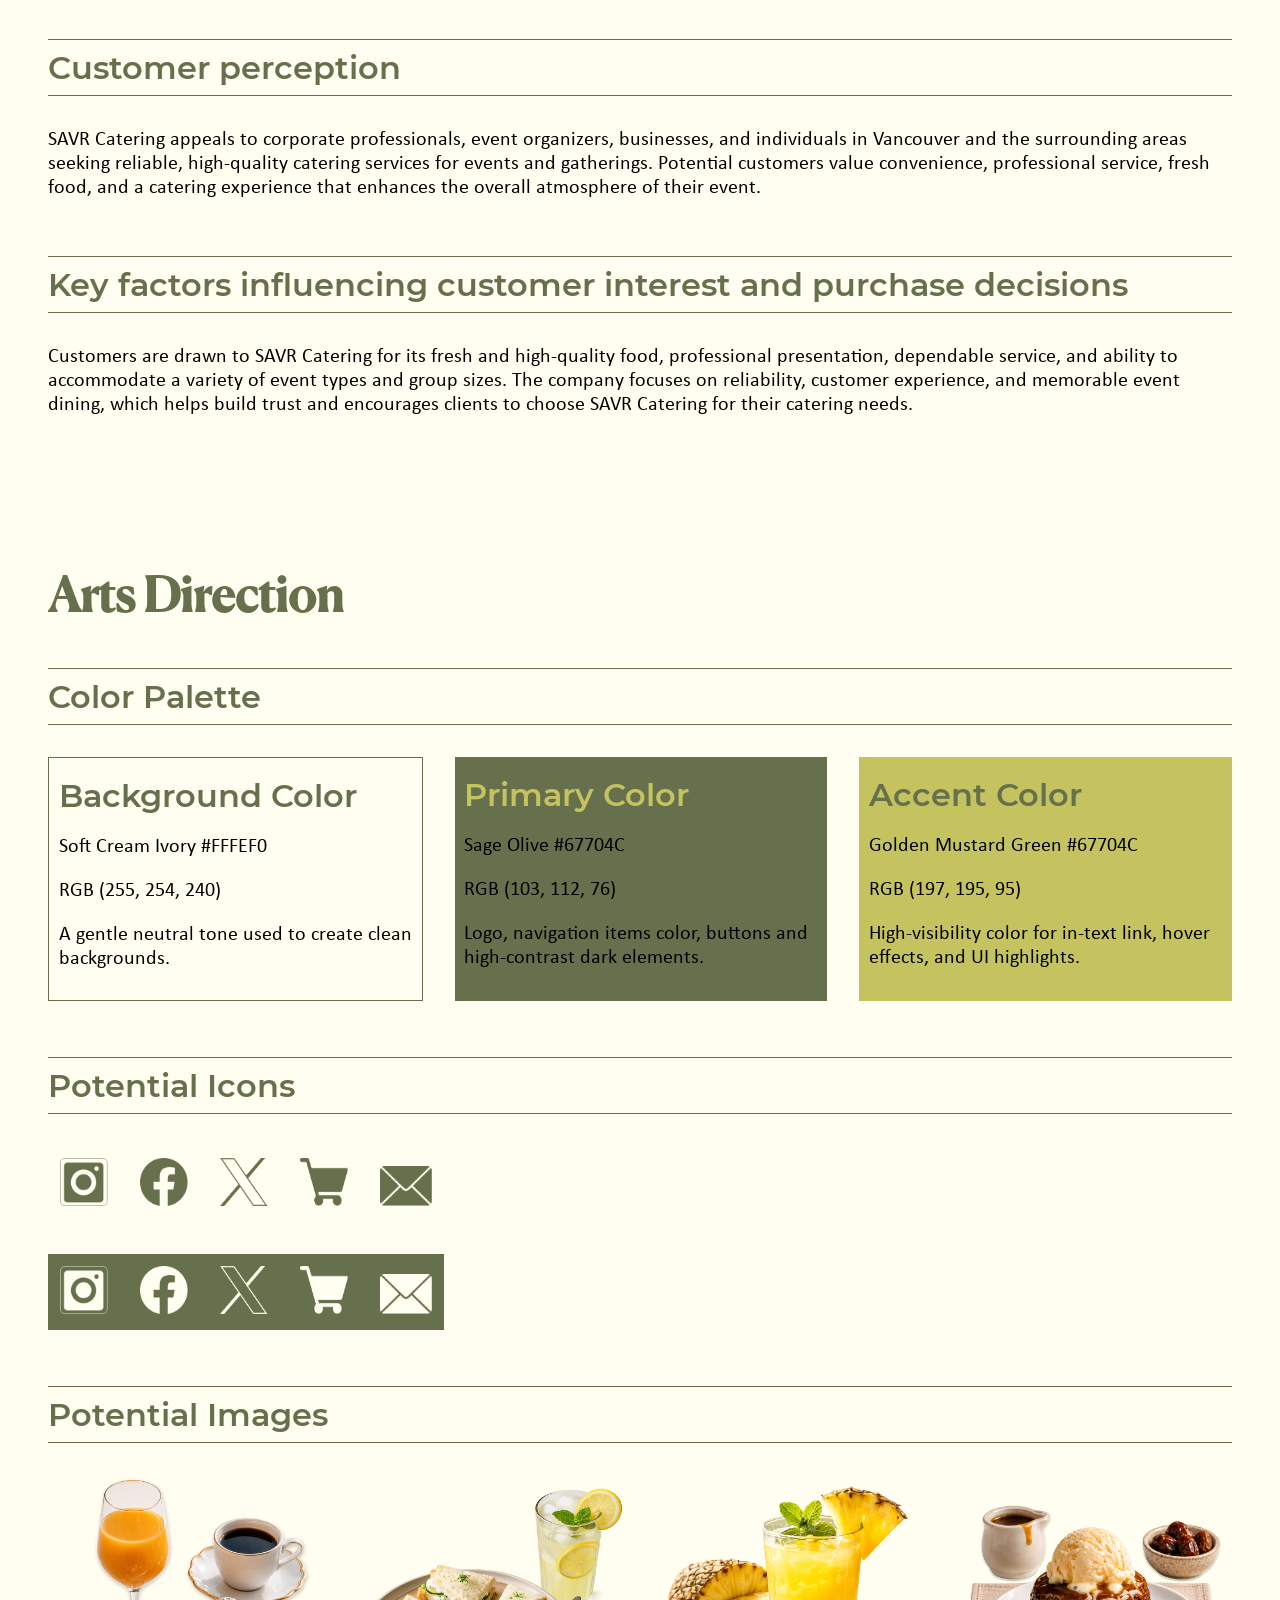
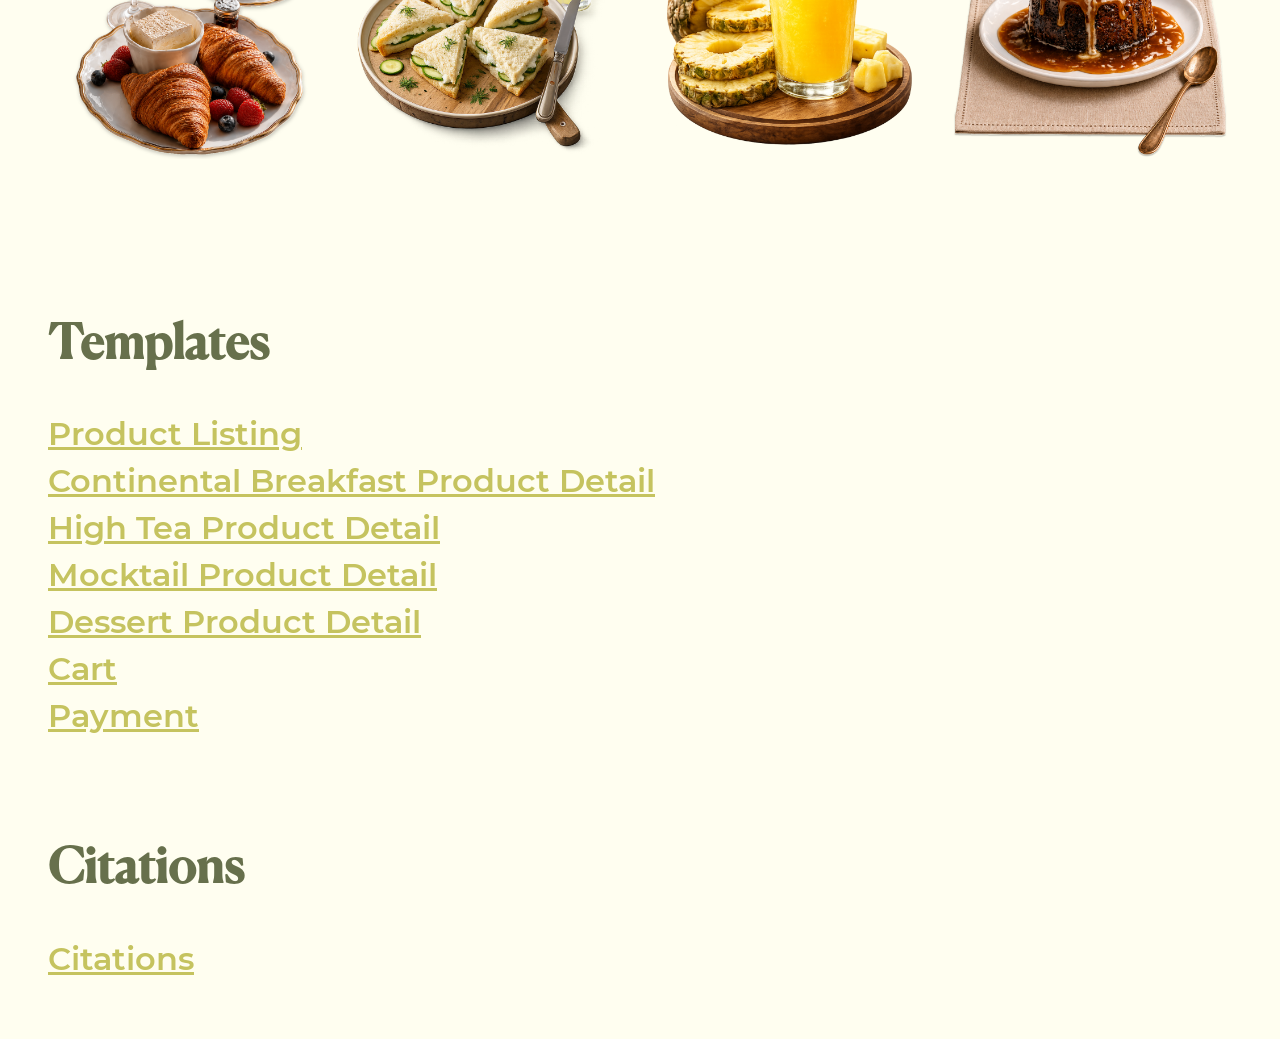
==== commit 858fdd84: "Merge branch 'main' of https://github.com/laoneya31/IAT339-Group-One" ====
--- a/index.html
+++ b/index.html
@@ -526,89 +526,6 @@
                 <h3>Product Detail</h3>
             </div>
 
-            <div class="code">
-                <h4>Code:</h4>
-                <code>&lt;div class="product_detail_grid"&gt;</code><br>
-                <code>&lt;div class="product_detail_image"&gt;</code><br>
-                <code>&lt;img src="img/CONTINENTAL_BREAKFAST.png" alt="CONTINENTAL_BREAKFAST"&gt;</code><br>
-                <code>&lt;/div&gt;</code><br>
-
-                <code>&lt;div class="product_info"&gt;</code><br>
-                <code>&lt;h3&gt;Freshly Baked&lt;/h3&gt;</code><br>
-                <code>&lt;div class="product_options other_font"&gt;</code><br>
-
-                <code>&lt;div class="radio_group"&gt;</code><br>
-                <code>&lt;div class="radio_group_titile"&gt;</code><br>
-                <code>&lt;input type="radio" name="group1" id="croissants_danishes" value="croissants_danishes"&gt;</code><br>
-                <code>&lt;label for="croissants_danishes"&gt;Croissants &amp; Danishes (Vegetarian)&lt;/label&gt;&lt;br&gt;</code><br>
-                <code>&lt;/div&gt;</code><br>
-                <code>&lt;div class="radio_group_detail"&gt;</code><br>
-                <code>&lt;p&gt;Freshly baked croissants (butter, almond, chocolate, cheddar) and danishes (raisin, pistachio, cinnamon, cherry, apricot, apple).&lt;/p&gt;</code><br>
-                <code>&lt;/div&gt;</code><br>
-                <code>&lt;/div&gt;</code><br>
-
-                <code>&lt;div class="radio_group"&gt;</code><br>
-                <code>&lt;div class="radio_group_titile"&gt;</code><br>
-                <code>&lt;input type="radio" name="group1" id="muffins_loaves" value="muffins_loaves"&gt;</code><br>
-                <code>&lt;label for="muffins_loaves"&gt;Muffins &amp; Breakfast Loaves (Vegetarian / Gluten-Free / Vegan)&lt;/label&gt;</code><br>
-                <code>&lt;/div&gt;</code><br>
-                <code>&lt;div class="radio_group_detail"&gt;</code><br>
-                <code>&lt;p&gt;House-baked muffins and sweet loaves including banana bread, zucchini loaf, raspberry lemon loaf, and gluten-free/vegan muffin options.&lt;/p&gt;</code><br>
-                <code>&lt;/div&gt;</code><br>
-                <code>&lt;/div&gt;</code><br>
-
-                <code>&lt;h3&gt;Healthy Morning Selections&lt;/h3&gt;</code><br>
-
-                <code>&lt;div class="product_options other_font"&gt;</code><br>
-
-                <code>&lt;div class="radio_group"&gt;</code><br>
-                <code>&lt;div class="radio_group_titile"&gt;</code><br>
-                <code>&lt;input type="radio" name="group2" id="pudding" value="pudding"&gt;</code><br>
-                <code>&lt;label for="pudding"&gt;Parfaits &amp; Chia Puddings (Gluten-Free | Vegan &amp; Vegetarian)&lt;/label&gt;&lt;br&gt;</code><br>
-                <code>&lt;/div&gt;</code><br>
-                <code>&lt;div class="radio_group_detail"&gt;</code><br>
-                <code>&lt;p&gt;Chia pudding and Greek yogurt parfaits with seasonal toppings.&lt;/p&gt;</code><br>
-                <code>&lt;/div&gt;</code><br>
-                <code>&lt;/div&gt;</code><br>
-
-                <code>&lt;div class="radio_group"&gt;</code><br>
-                <code>&lt;div class="radio_group_titile"&gt;</code><br>
-                <code>&lt;input type="radio" name="group2" id="berry" value="berry"&gt;</code><br>
-                <code>&lt;label for="berry"&gt;Seasonal Fruit &amp; Berry Platter (Vegan)&lt;/label&gt;</code><br>
-                <code>&lt;/div&gt;</code><br>
-                <code>&lt;div class="radio_group_detail"&gt;</code><br>
-                <code>&lt;p&gt;Assorted seasonal fruits.&lt;/p&gt;</code><br>
-                <code>&lt;/div&gt;</code><br>
-                <code>&lt;/div&gt;</code><br>
-
-                <code>&lt;h3&gt;BEVERAGE&lt;/h3&gt;</code><br>
-
-                <code>&lt;div class="product_options other_font"&gt;</code><br>
-
-                <code>&lt;div class="radio_group"&gt;</code><br>
-                <code>&lt;div class="radio_group_titile"&gt;</code><br>
-                <code>&lt;input type="radio" name="group3" id="juice" value="juice"&gt;</code><br>
-                <code>&lt;label for="juice"&gt;Freshly Squeezed Orange Juice&lt;/label&gt;&lt;br&gt;</code><br>
-                <code>&lt;/div&gt;</code><br>
-                <code>&lt;div class="radio_group_detail"&gt;</code><br>
-                <code>&lt;p&gt;Individually bottled for convenience and freshness.&lt;/p&gt;</code><br>
-                <code>&lt;/div&gt;</code><br>
-                <code>&lt;/div&gt;</code><br>
-
-                <code>&lt;div class="radio_group"&gt;</code><br>
-                <code>&lt;div class="radio_group_titile"&gt;</code><br>
-                <code>&lt;input type="radio" name="group3" id="coffee" value="coffee"&gt;</code><br>
-                <code>&lt;label for="coffee"&gt;Coffee &amp; Tea Service&lt;/label&gt;</code><br>
-                <code>&lt;/div&gt;</code><br>
-                <code>&lt;div class="radio_group_detail"&gt;</code><br>
-                <code>&lt;p&gt;Freshly brewed regular and decaf coffee paired with a selection of premium teas. Served with milk, cream, oat milk, sugar, stevia, maple syrup, and honey. Rental equipment required.&lt;/p&gt;</code><br>
-                <code>&lt;/div&gt;</code><br>
-                <code>&lt;/div&gt;</code><br>
-
-                <code>&lt;/div&gt;</code><br>
-                <code>&lt;/div&gt;</code>
-
-            </div>
 
             <h4>Rendered element:</h4>
 
@@ -712,50 +629,6 @@
 
             <div class="element">
                 <h3>Cart</h3>
-            </div>
-
-            <div class="code">
-                <h4>Code:</h4>
-                <code>&lt;div class="cart_grid"&gt;</code><br>
-                <code>&lt;div class="cart_column_1"&gt;</code><br>
-
-                <code>&lt;div class="individual_item_grid"&gt;</code><br>
-                <code>&lt;div class="individual_item_img"&gt;</code><br>
-                <code>&lt;img src="img/CONTINENTAL_BREAKFAST.png" alt="CONTINENTAL BREAKFAST"&gt;</code><br>
-                <code>&lt;/div&gt;</code><br>
-
-                <code>&lt;div class="individual_item_detail"&gt;</code><br>
-                <code>&lt;h4&gt;&lt;a href="#" target="_blank"&gt;Continental Breakfast&lt;/a&gt;&lt;/h4&gt;</code><br>
-                <code>&lt;p&gt;Croissants &amp; Danishes (Vegetarian)&lt;/p&gt;</code><br>
-                <code>&lt;p&gt;Seasonal Fruit &amp; Berry Platter (Vegan)&lt;/p&gt;</code><br>
-                <code>&lt;p&gt;Freshly Squeezed Orange Juice&lt;/p&gt;</code><br>
-                <code>&lt;/div&gt;</code><br>
-
-                <code>&lt;div class="quantity_selector"&gt;&lt;/div&gt;</code><br>
-                <code>&lt;/div&gt;</code><br>
-
-                <code>&lt;/div&gt;</code><br>
-
-                <code>&lt;div class="cart_column_2"&gt;</code><br>
-                <code>&lt;div class="cart_notes"&gt;</code><br>
-                <code>&lt;h4&gt;Notes&lt;/h4&gt;</code><br>
-                <code>&lt;p&gt;Our team may contact you after checkout to confirm event details, guest count, and any special catering requests.&lt;/p&gt;</code><br>
-                <code>&lt;/div&gt;</code><br>
-
-                <code>&lt;div class="cart_count"&gt;</code><br>
-                <code>&lt;p&gt;Subtotal:&lt;/p&gt;</code><br>
-                <code>&lt;p&gt;Delivery Fee:&lt;/p&gt;</code><br>
-                <code>&lt;p&gt;Service Fee:&lt;/p&gt;</code><br>
-                <code>&lt;p&gt;GST(5%):&lt;/p&gt;</code><br>
-                <code>&lt;h4&gt;Total:&lt;/h4&gt;</code><br>
-                <code>&lt;/div&gt;</code><br>
-
-                <code>&lt;div class="cart_button other_font"&gt;</code><br>
-                <code>&lt;a href="#payment" class="primary_button other_font"&gt;Proceed to Checkout&lt;/a&gt;</code><br>
-                <code>&lt;a href="#product_listing" class="secondary_button other_font"&gt;Back to the Menu&lt;/a&gt;</code><br>
-                <code>&lt;/div&gt;</code><br>
-                <code>&lt;/div&gt;</code><br>
-                <code>&lt;/div&gt;</code><br>
             </div>
 
             <h4>Rendered element:</h4>
@@ -857,90 +730,6 @@
         <section id="payment">
             <div class="element">
                 <h3>Payment</h3>
-            </div>
-        <div class="code">
-                <h4>Code:</h4>
-                <code>&lt;div class="text_input_field_grid other_font"&gt;</code><br>
-
-                <code>&lt;div class="text_input_field_column_1"&gt;</code><br>
-
-                <code>&lt;h4&gt;Enter your name and address:&lt;/h4&gt;</code><br>
-
-                <code>&lt;div class="form_group"&gt;</code><br>
-                <code>&lt;label for="full_name"&gt;Full Name&lt;/label&gt;</code><br>
-                <code>&lt;input id="full_name" type="text" placeholder="Full Name"&gt;</code><br>
-                <code>&lt;/div&gt;</code><br>
-
-                <code>&lt;div class="payment_merge"&gt;</code><br>
-                <code>&lt;div class="form_group"&gt;</code><br>
-                <code>&lt;label for="address"&gt;Street Address&lt;/label&gt;</code><br>
-                <code>&lt;input id="address" type="text" placeholder="1234 St."&gt;</code><br>
-                <code>&lt;/div&gt;</code><br>
-
-                <code>&lt;div class="form_group"&gt;</code><br>
-                <code>&lt;label for="apt"&gt;Apt&lt;/label&gt;</code><br>
-                <code>&lt;input id="apt" type="text" placeholder="XXX"&gt;</code><br>
-                <code>&lt;/div&gt;</code><br>
-                <code>&lt;/div&gt;</code><br>
-
-                <code>&lt;div class="payment_merge"&gt;</code><br>
-                <code>&lt;div class="form_group"&gt;</code><br>
-                <code>&lt;label for="city"&gt;City&lt;/label&gt;</code><br>
-                <code>&lt;input id="city" type="text" placeholder="City"&gt;</code><br>
-                <code>&lt;/div&gt;</code><br>
-
-                <code>&lt;div class="form_group"&gt;</code><br>
-                <code>&lt;label for="postal"&gt;Postal Code&lt;/label&gt;</code><br>
-                <code>&lt;input id="postal" type="text" placeholder="XXX XXX"&gt;</code><br>
-                <code>&lt;/div&gt;</code><br>
-                <code>&lt;/div&gt;</code><br>
-
-                <code>&lt;h4&gt;What's your contact information?&lt;/h4&gt;</code><br>
-
-                <code>&lt;div class="form_group"&gt;</code><br>
-                <code>&lt;label for="email"&gt;Email Address&lt;/label&gt;</code><br>
-                <code>&lt;input id="email" type="email" placeholder="youremail@placeholder.com"&gt;</code><br>
-                <code>&lt;/div&gt;</code><br>
-
-                <code>&lt;div class="form_group"&gt;</code><br>
-                <code>&lt;label for="phone"&gt;Phone Number&lt;/label&gt;</code><br>
-                <code>&lt;input id="phone" type="tel" placeholder="+1 (604) 123-4567"&gt;</code><br>
-                <code>&lt;/div&gt;</code><br>
-
-                <code>&lt;/div&gt;</code><br>
-
-                <code>&lt;div class="text_input_field_column_2"&gt;</code><br>
-
-                <code>&lt;h4&gt;Enter your card information:&lt;/h4&gt;</code><br>
-
-                <code>&lt;div class="form_group"&gt;</code><br>
-                <code>&lt;label for="cardnumber"&gt;Card Number&lt;/label&gt;</code><br>
-                <code>&lt;input id="cardnumber" type="text" placeholder="XXXX XXXX XXXX XXXX"&gt;</code><br>
-                <code>&lt;/div&gt;</code><br>
-
-                <code>&lt;div class="payment_merge"&gt;</code><br>
-
-                <code>&lt;div class="form_group"&gt;</code><br>
-                <code>&lt;label for="expiration"&gt;Expiration&lt;/label&gt;</code><br>
-                <code>&lt;input id="expiration" type="text" placeholder="MM/YY"&gt;</code><br>
-                <code>&lt;/div&gt;</code><br>
-
-                <code>&lt;div class="form_group"&gt;</code><br>
-                <code>&lt;label for="cvv"&gt;CVV&lt;/label&gt;</code><br>
-                <code>&lt;input id="cvv" type="text" placeholder="XXX"&gt;</code><br>
-                <code>&lt;/div&gt;</code><br>
-
-                <code>&lt;/div&gt;</code><br>
-
-                <code>&lt;div class="payment_button_group other_font"&gt;</code><br>
-                <code>&lt;a href="#" class="primary_button"&gt;Confirm Payment&lt;/a&gt;</code><br>
-                <code>&lt;a href="#" class="secondary_button"&gt;Back to Cart&lt;/a&gt;</code><br>
-                <code>&lt;/div&gt;</code><br>
-
-                <code>&lt;/div&gt;</code><br>
-
-                <code>&lt;/div&gt;</code>
-
             </div>
 
             <h4>Rendered element:</h4>
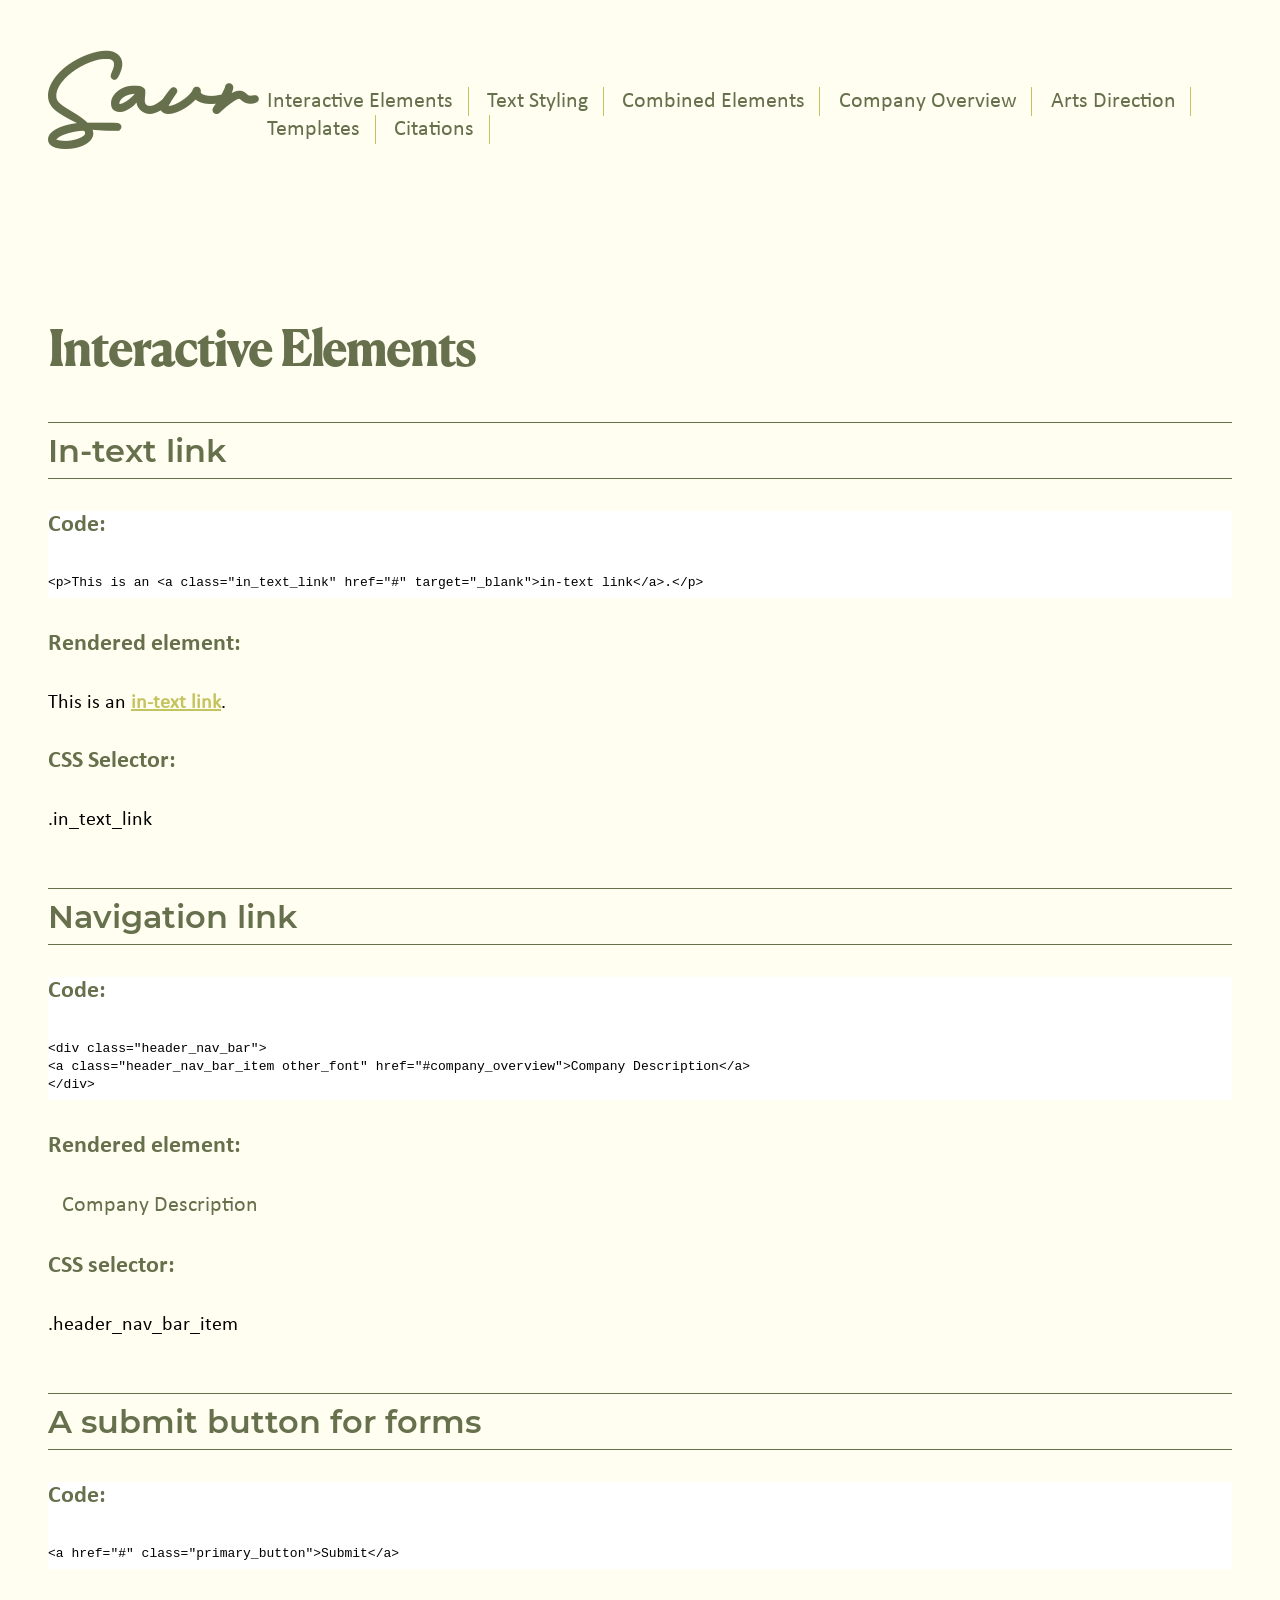
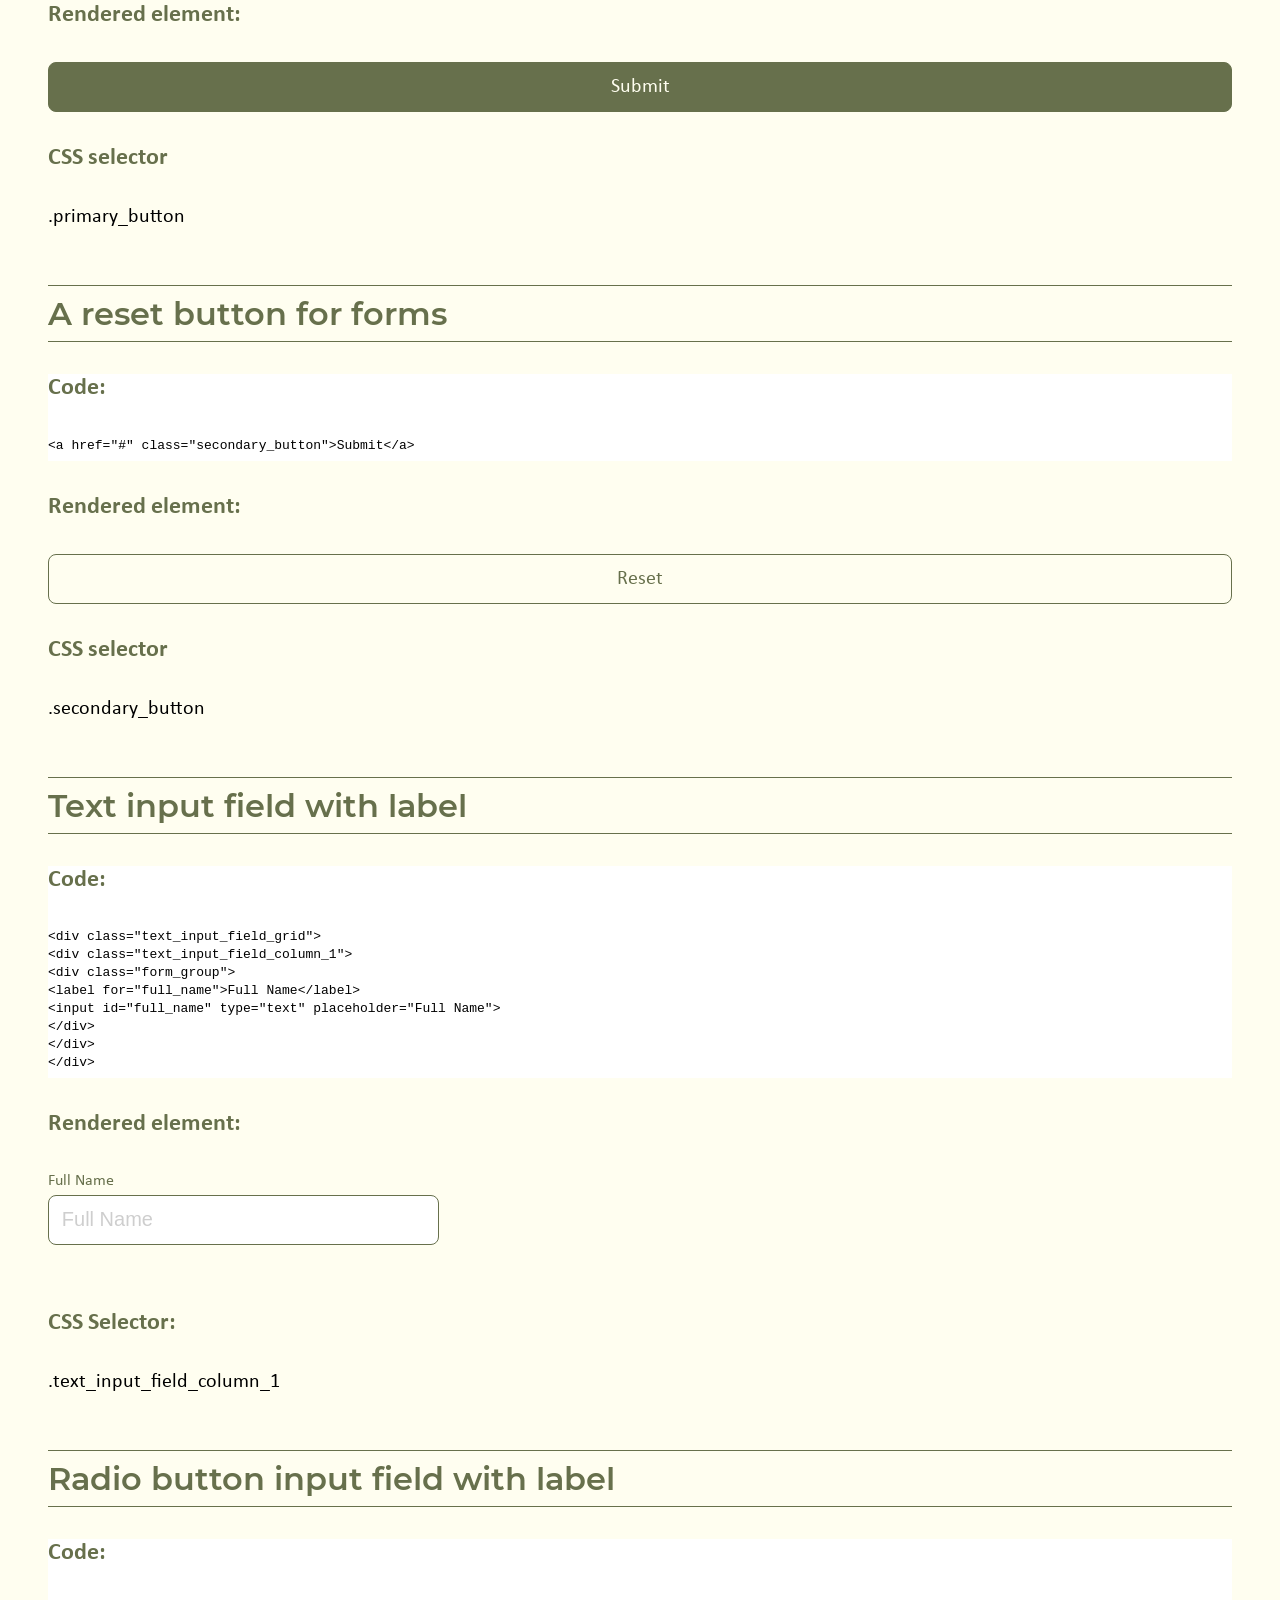
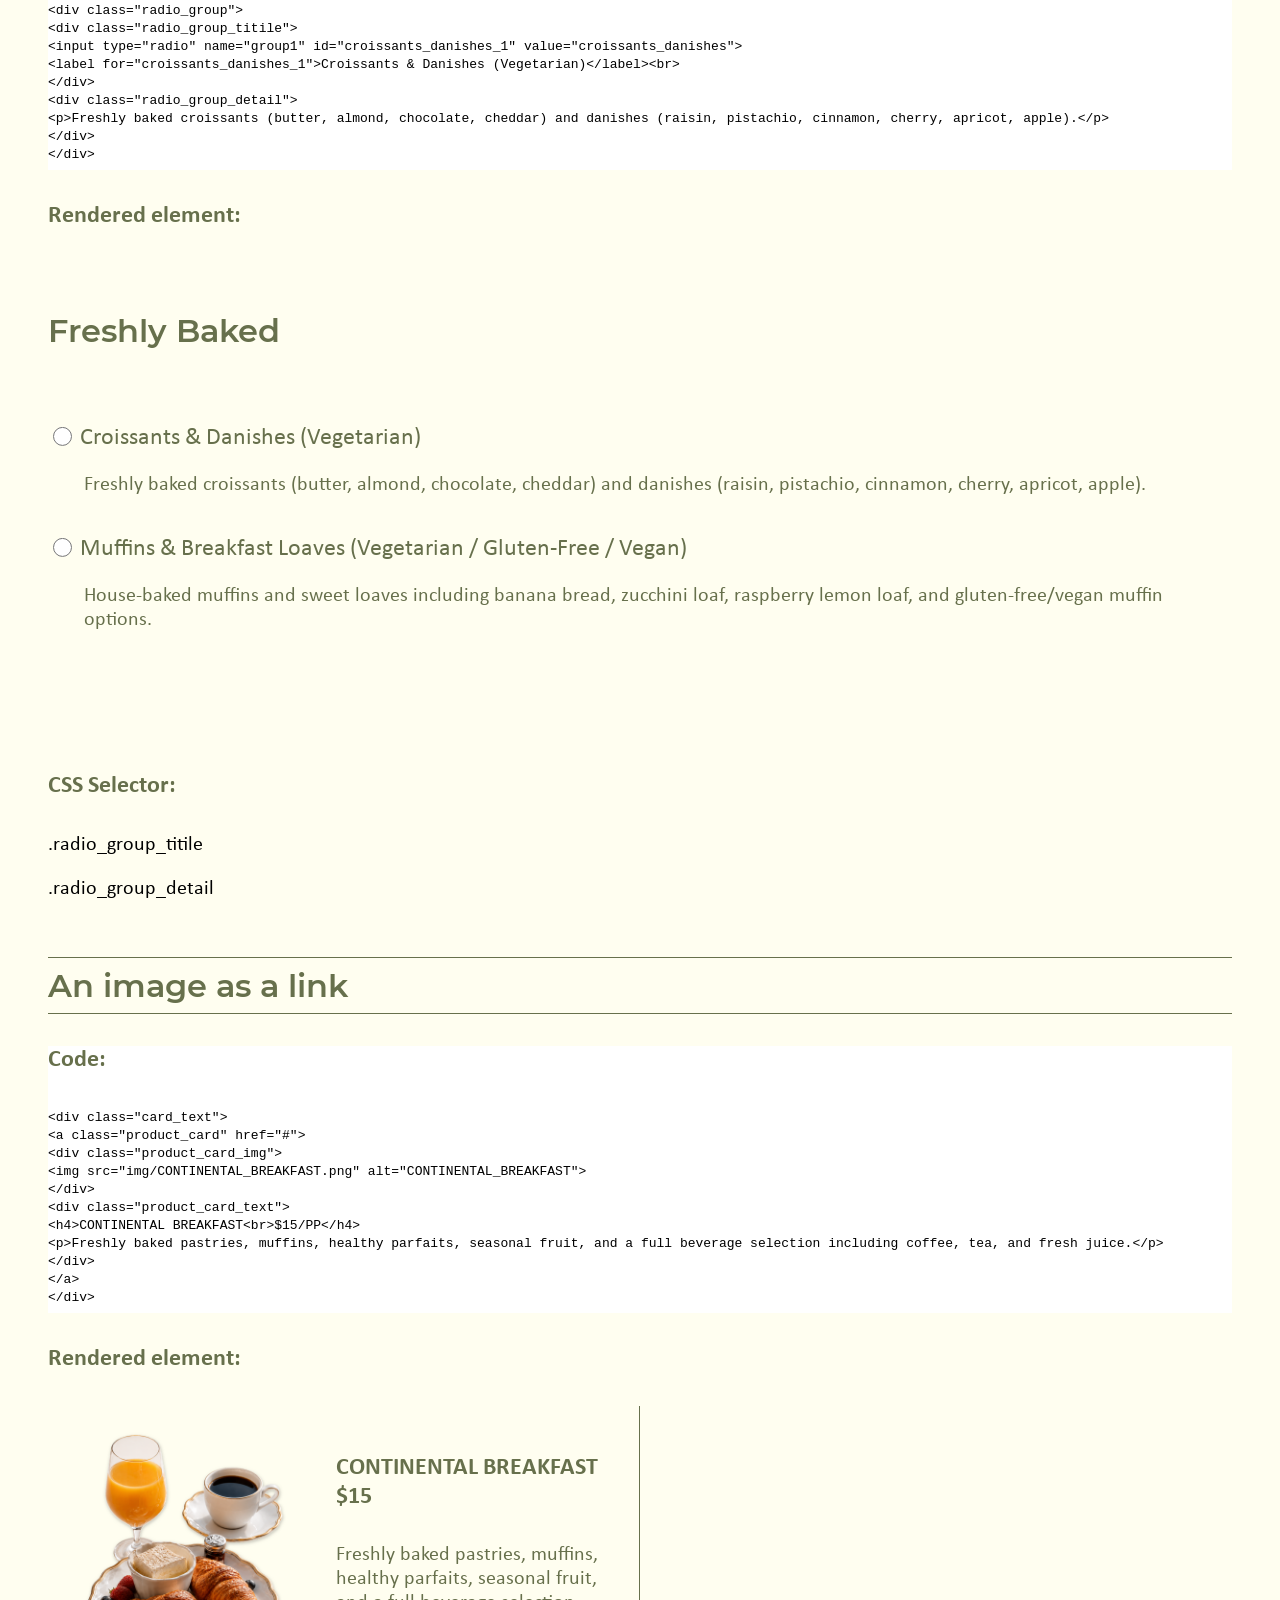
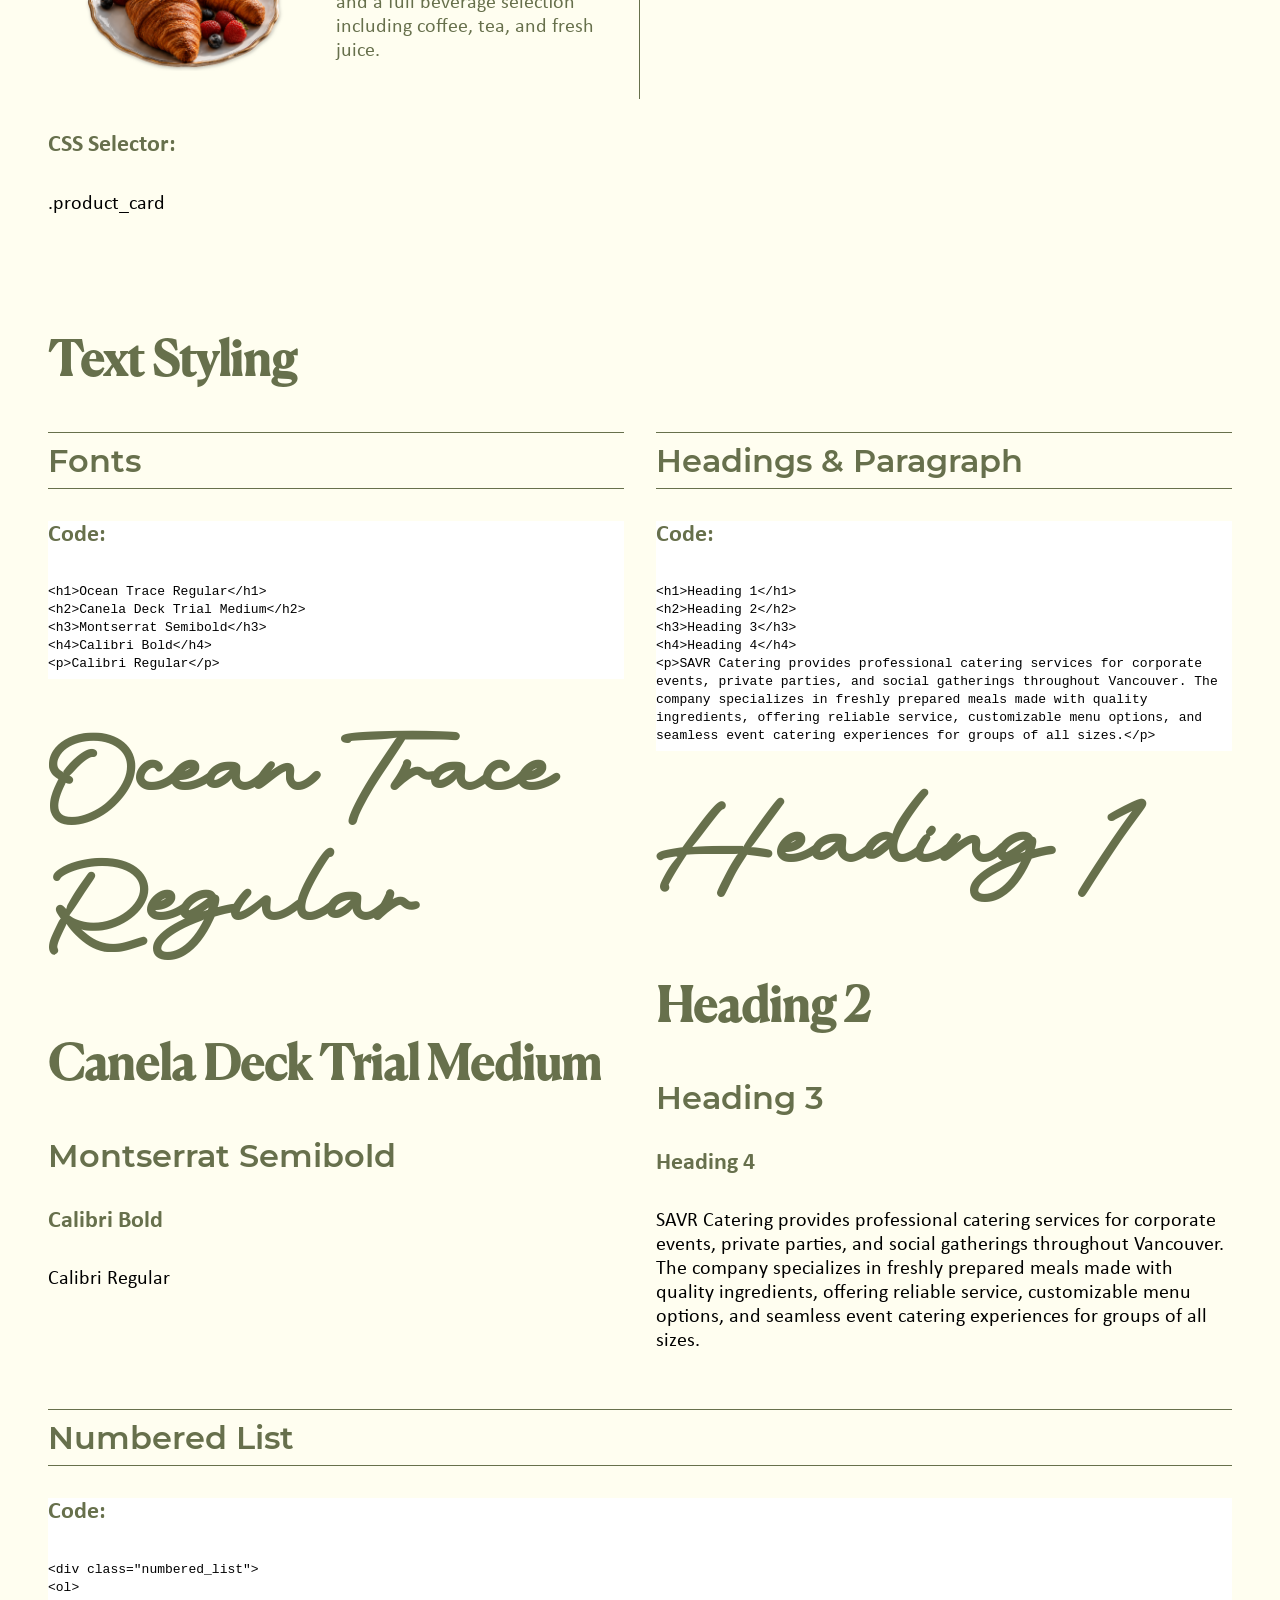
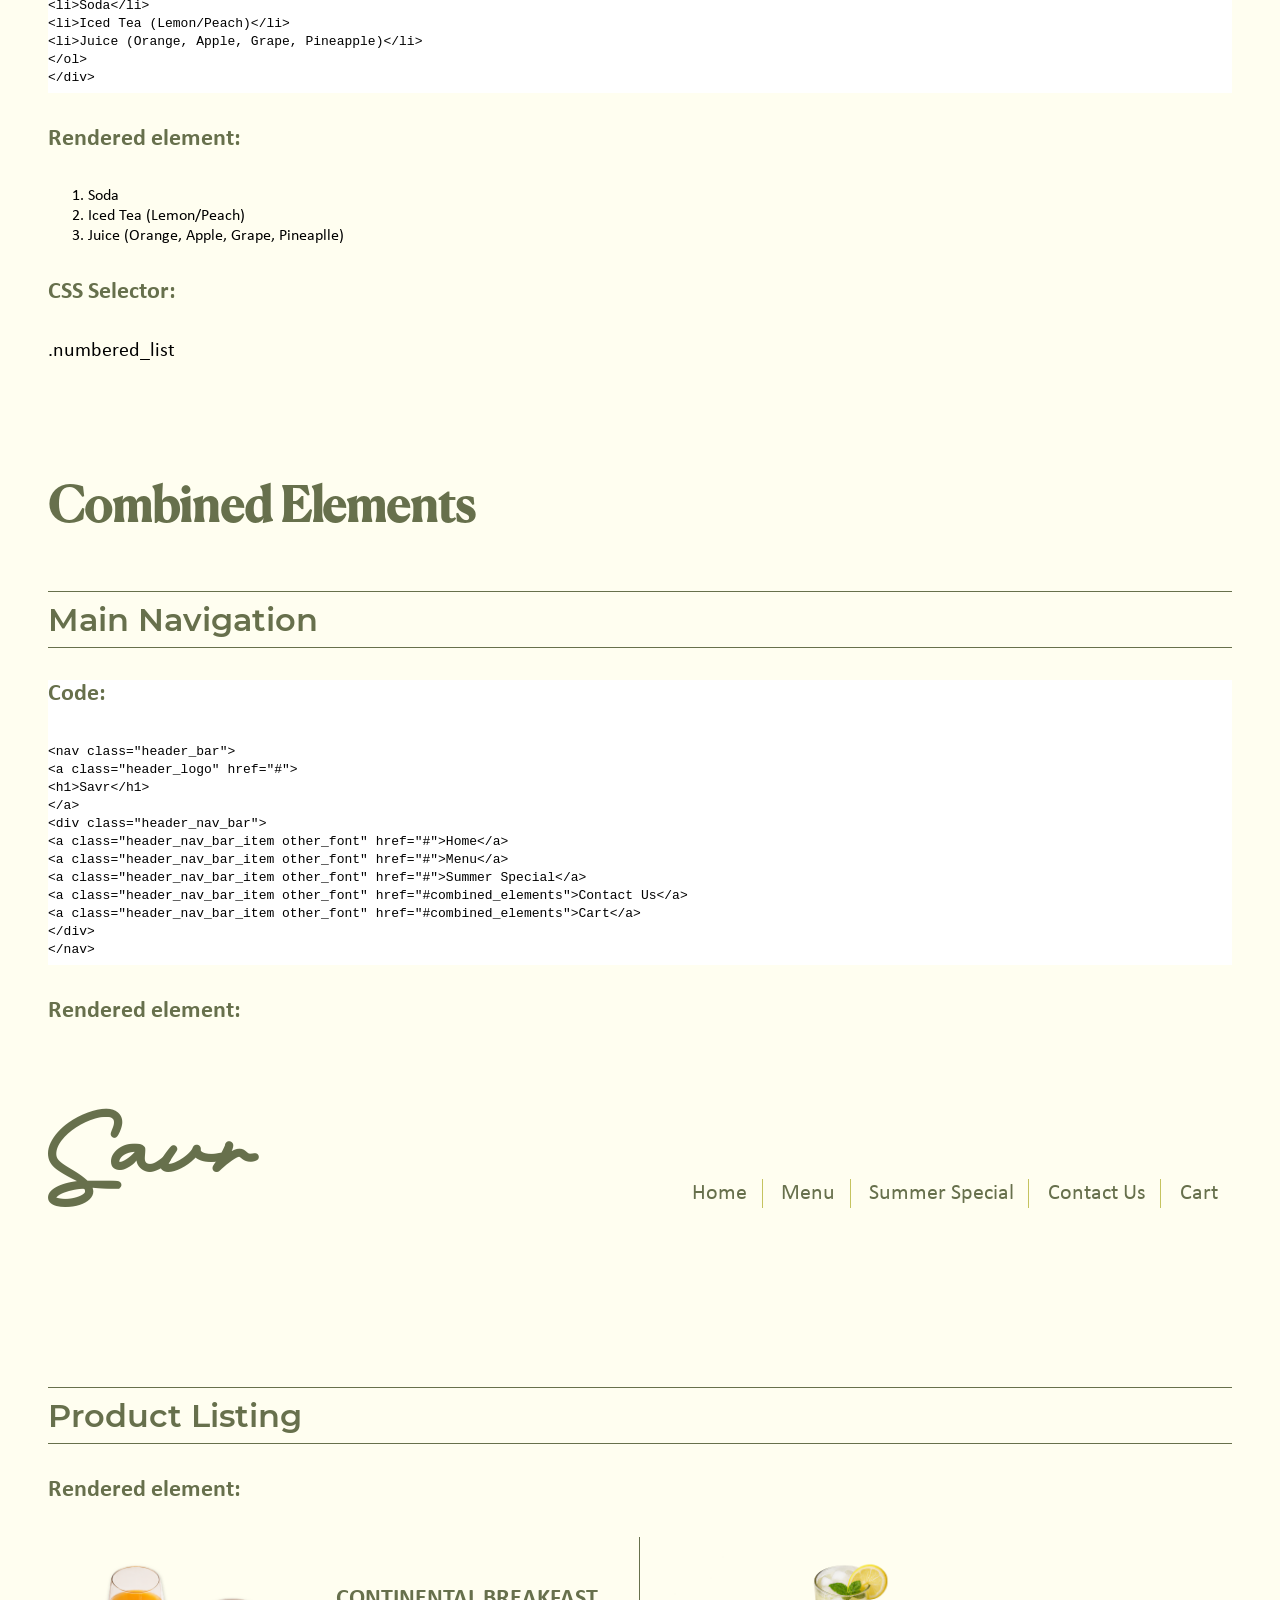
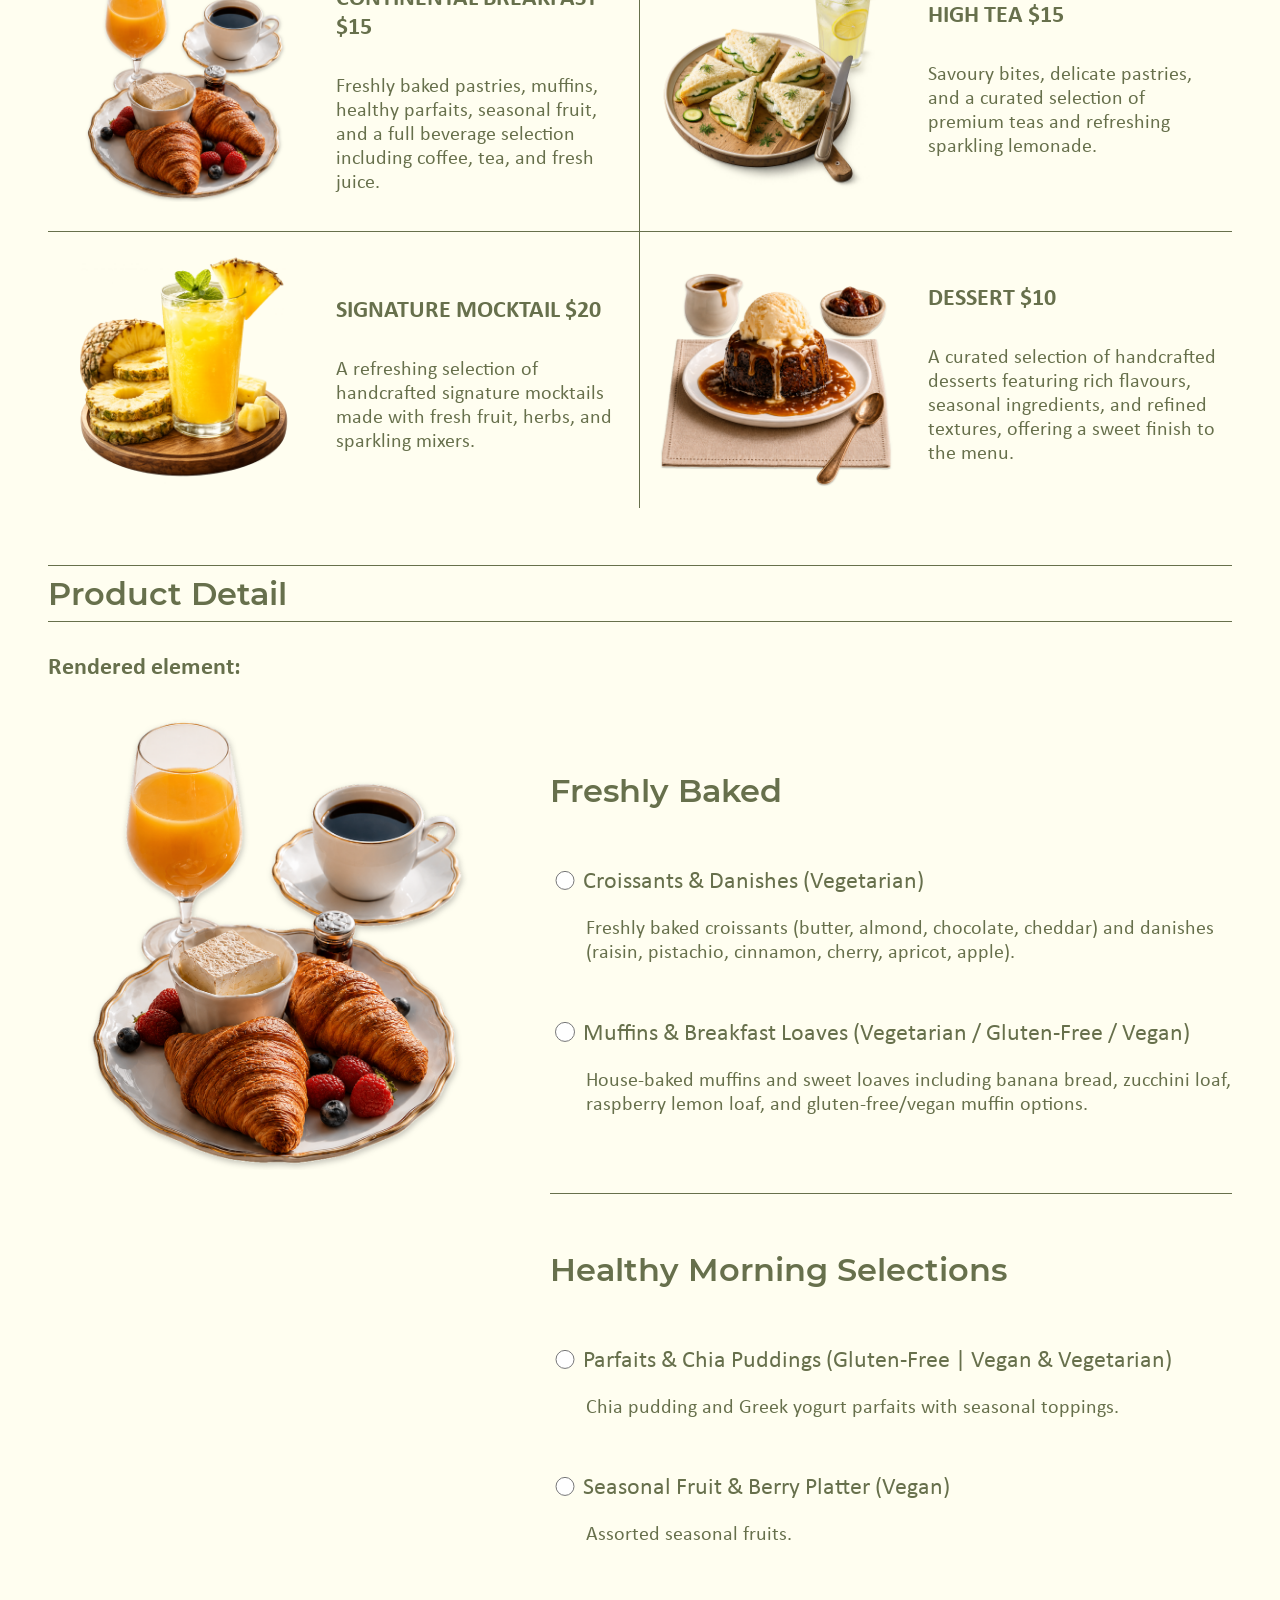
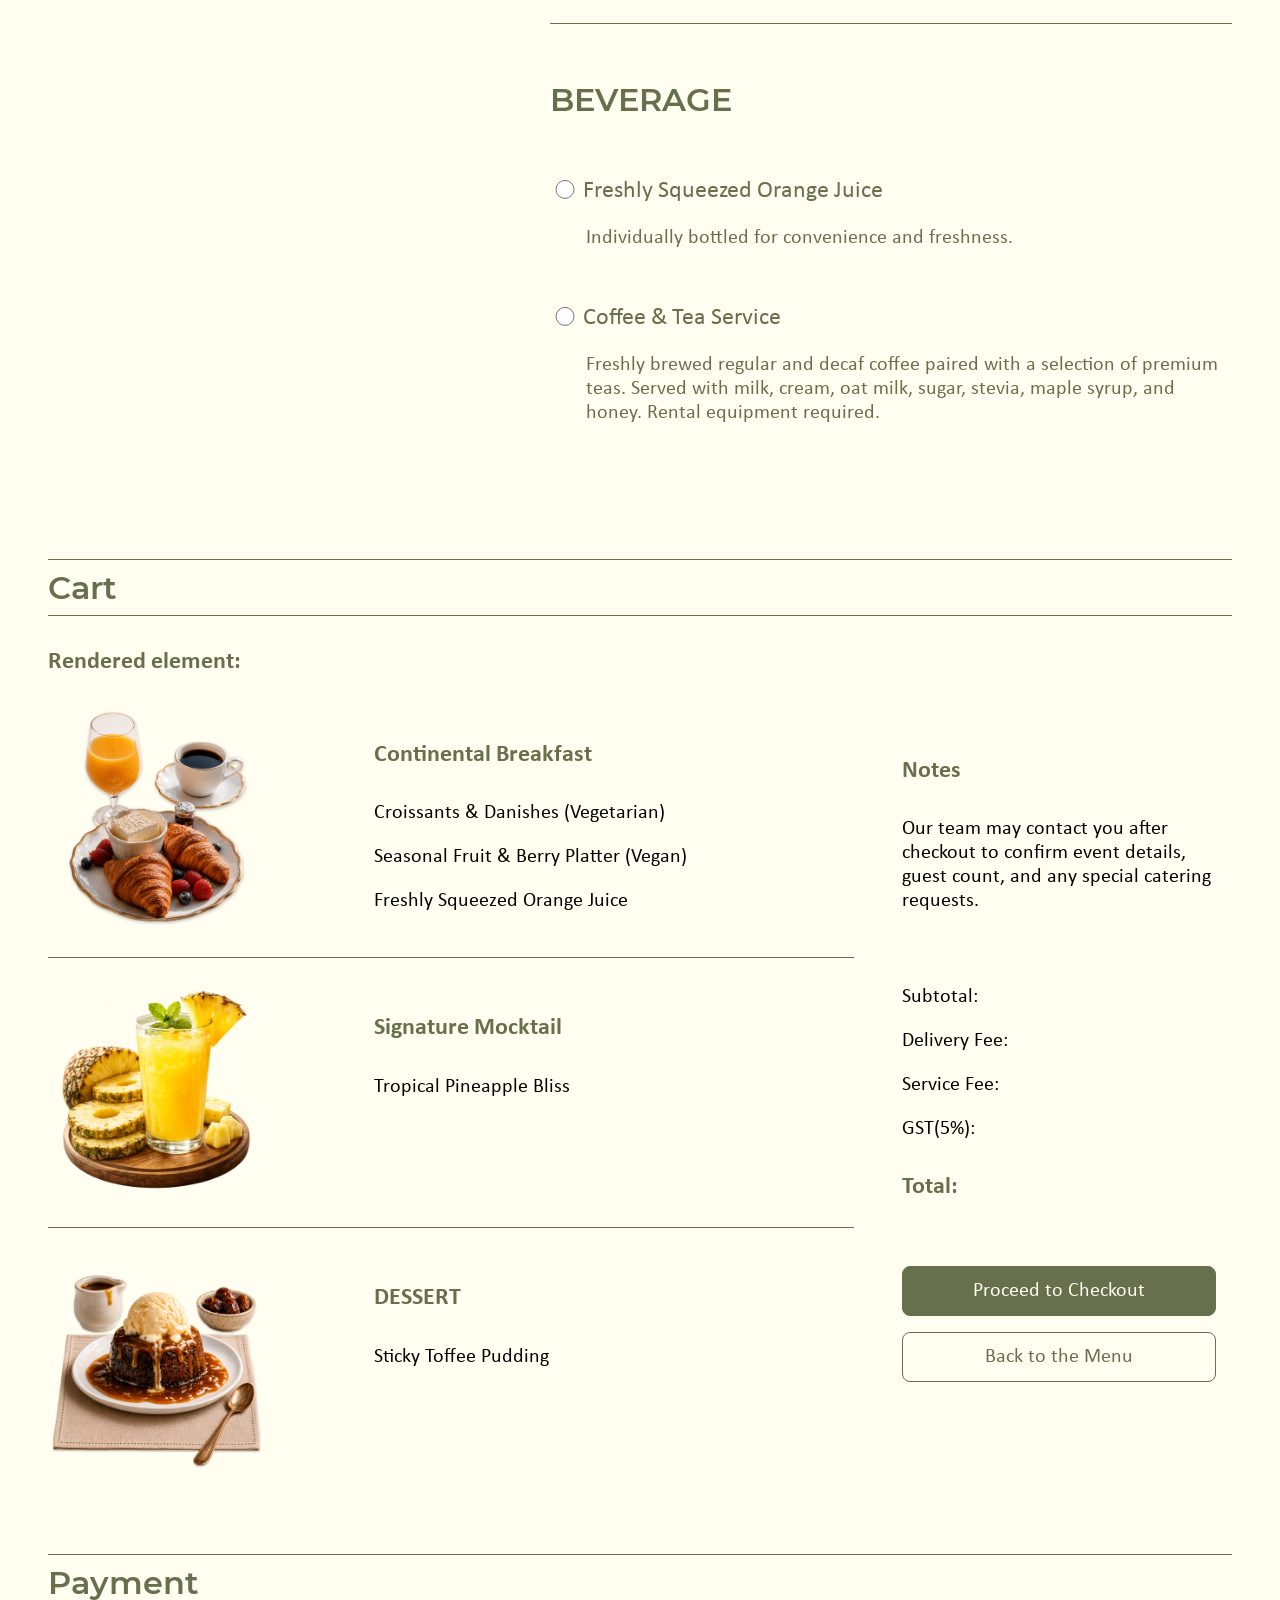
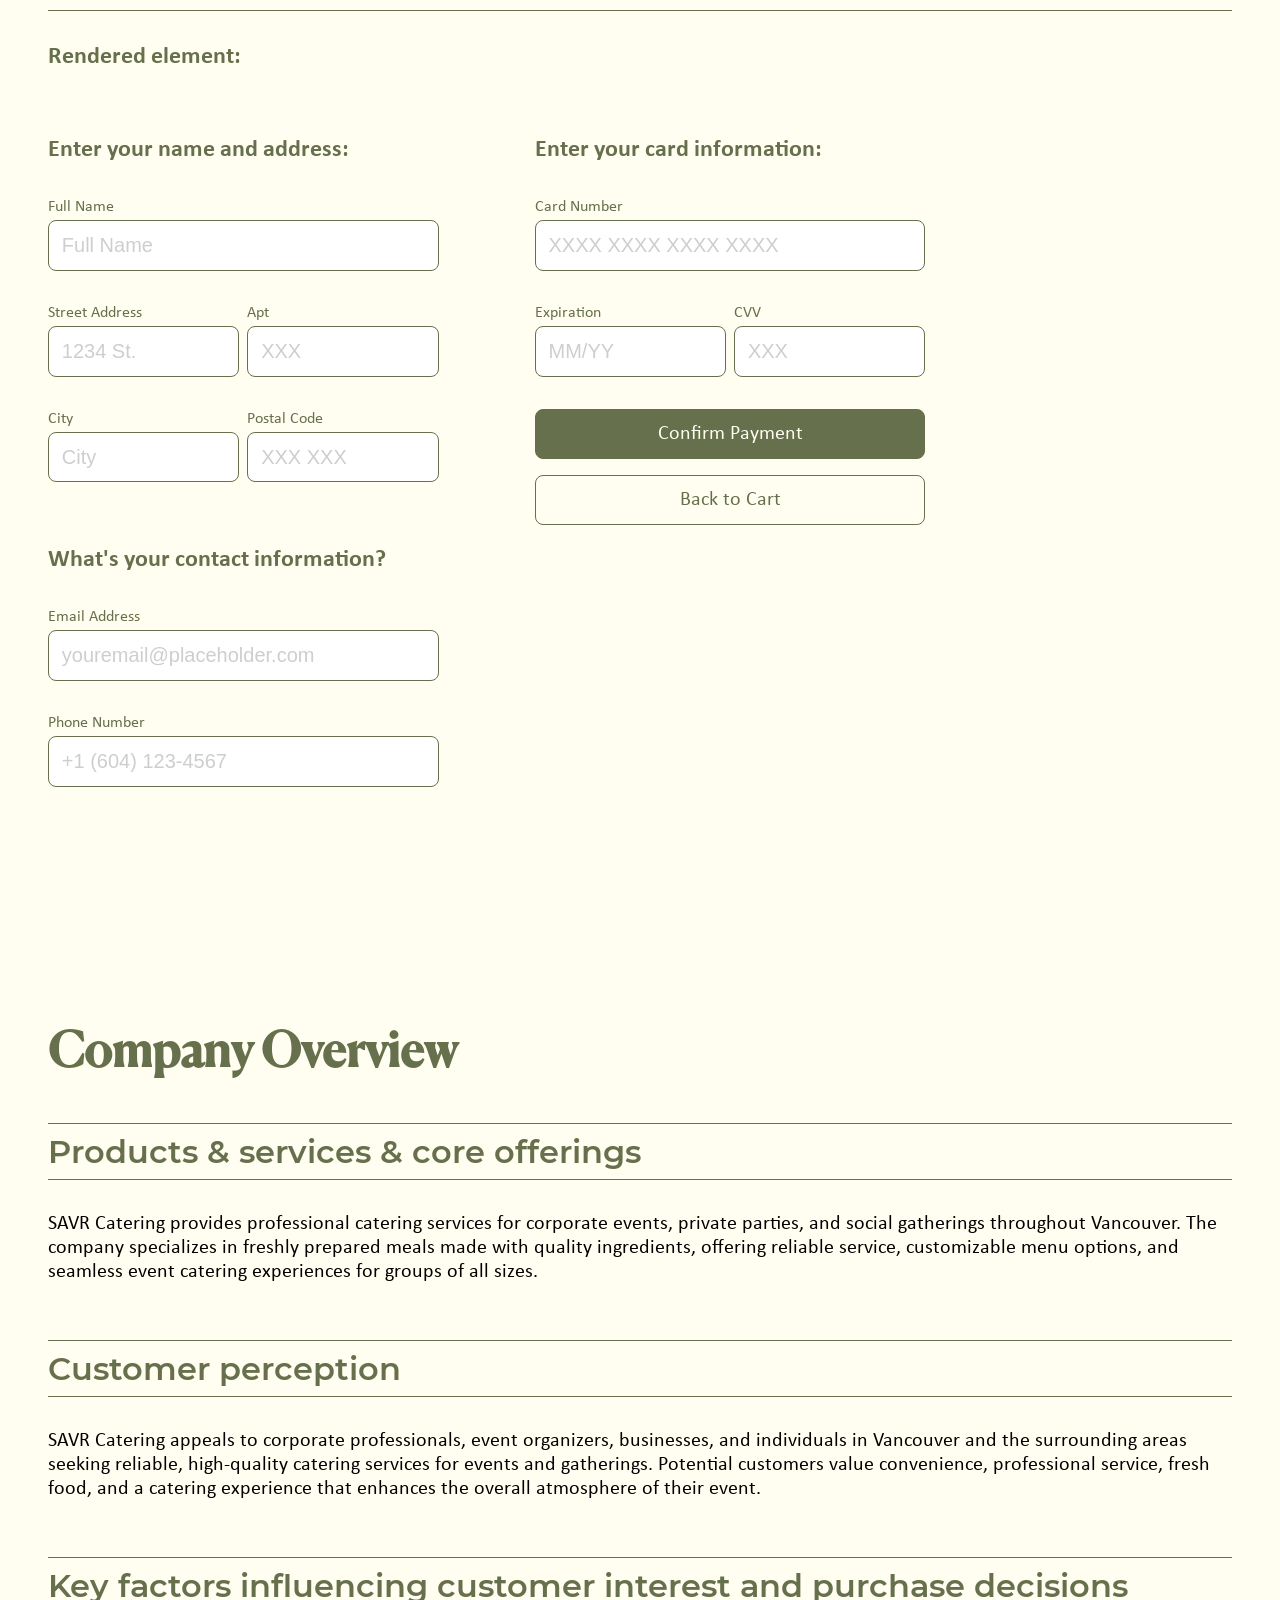
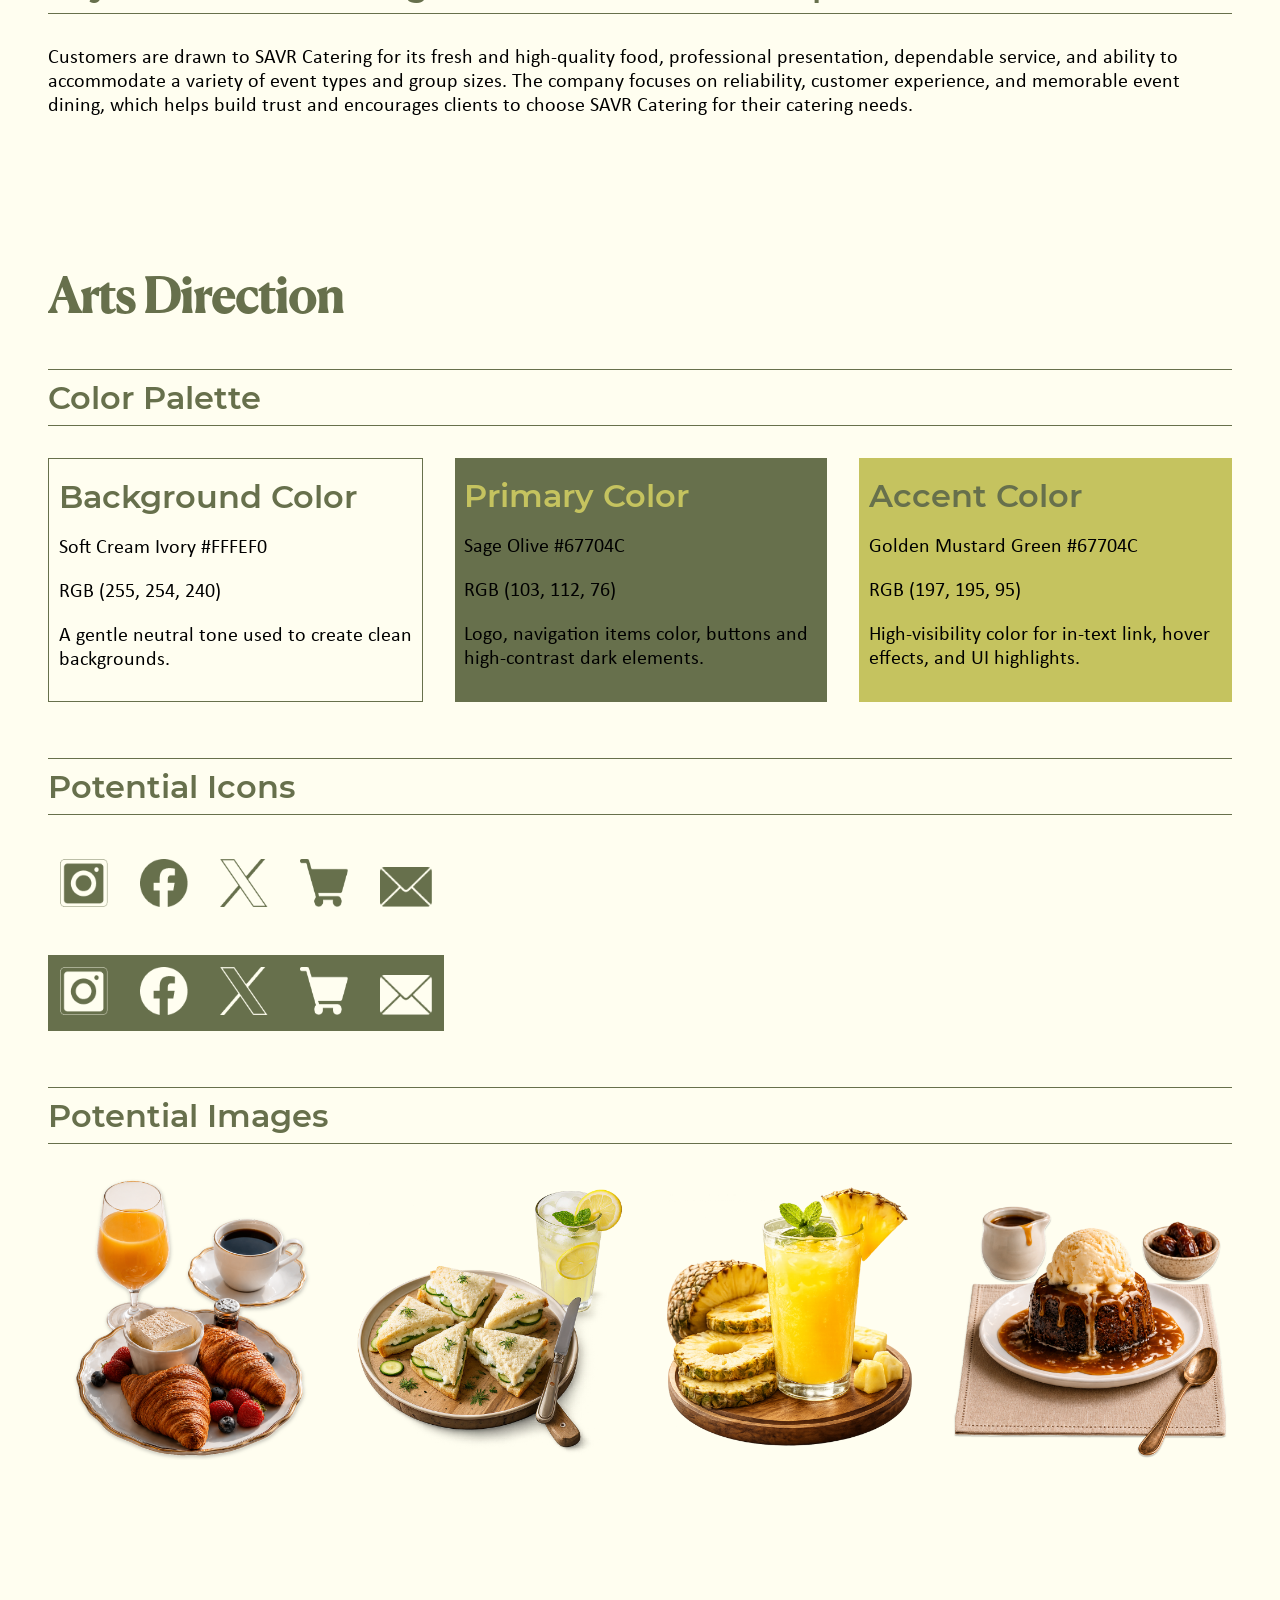
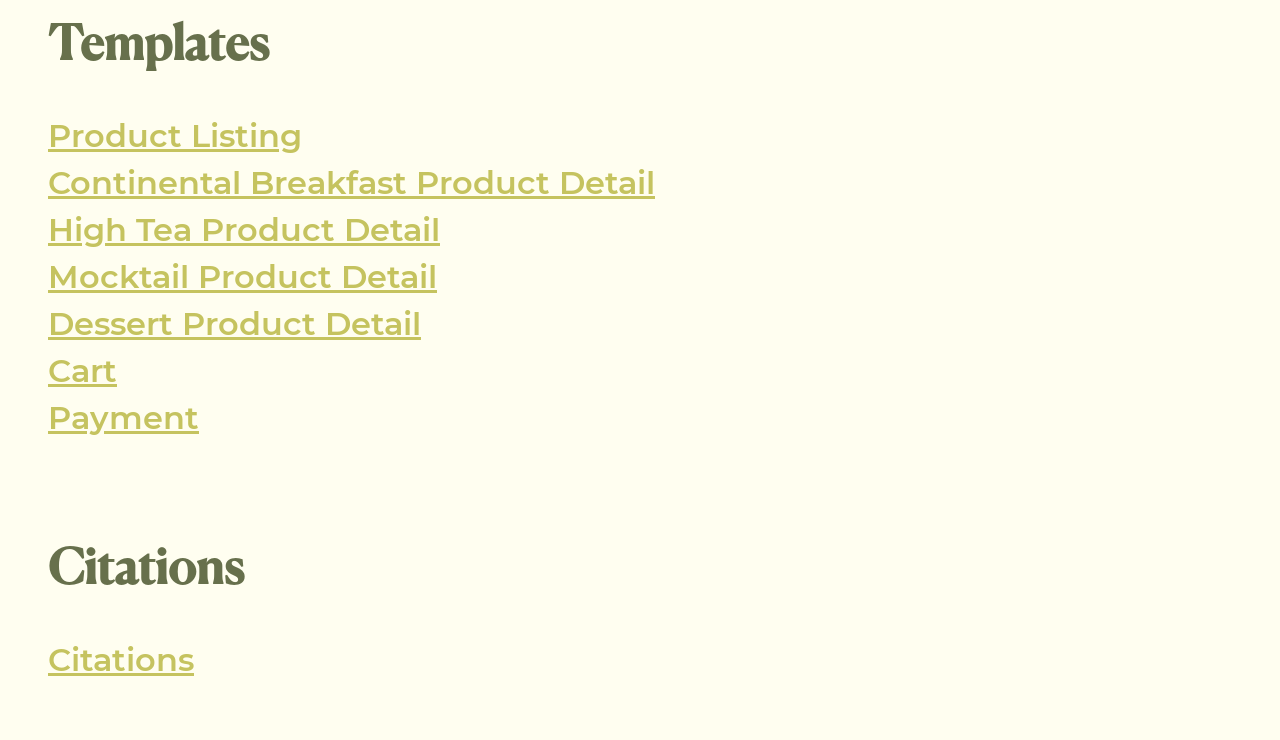
==== commit dd80641c: "more code chunk removal" ====
--- a/index.html
+++ b/index.html
@@ -438,23 +438,6 @@
                 <h3>Product Listing</h3>
             </div>
 
-            <div class="code">
-                <h4>Code:</h4>
-                <code>&lt;div class="card_text"&gt;</code><br>
-                <code>&lt;a class="product_card" href="#"&gt;</code><br>
-                <code>&lt;div class="product_card_img"&gt;</code><br>
-                <code>&lt;img src="img/CONTINENTAL_BREAKFAST.png" alt="CONTINENTAL_BREAKFAST"&gt;</code><br>
-                <code>&lt;/div&gt;</code><br>
-
-                <code>&lt;div class="product_card_text"&gt;</code><br>
-                <code>&lt;h4&gt;CONTINENTAL BREAKFAST&lt;br&gt;$15/PP&lt;/h4&gt;</code><br>
-                <code>&lt;p&gt;Freshly baked pastries, muffins, healthy parfaits, seasonal fruit, and a full beverage selection including coffee, tea, and fresh juice.&lt;/p&gt;</code><br>
-                <code>&lt;/div&gt;</code><br>
-
-                <code>&lt;/a&gt;</code><br>
-                <code>&lt;/div&gt;</code>
-            </div>
-
             <h4>Rendered element:</h4>
 
             <div class="product_list_grid">
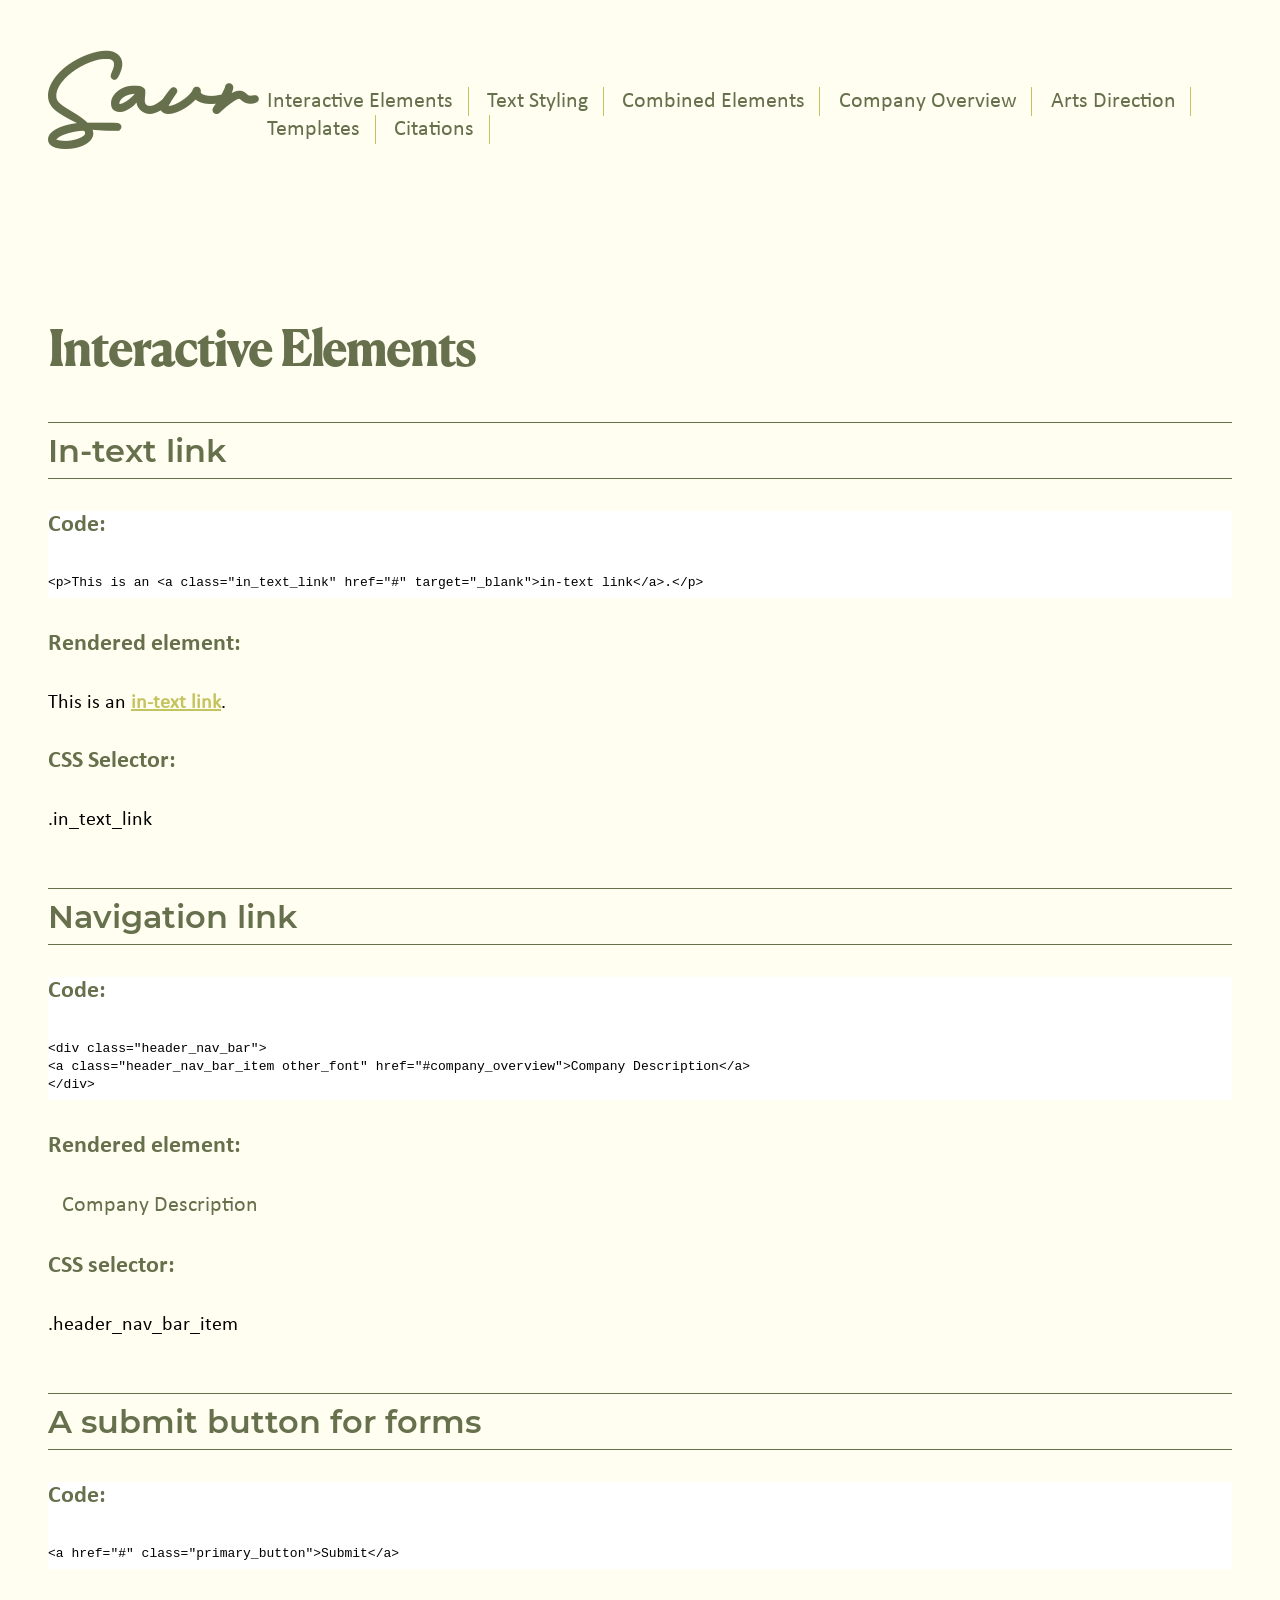
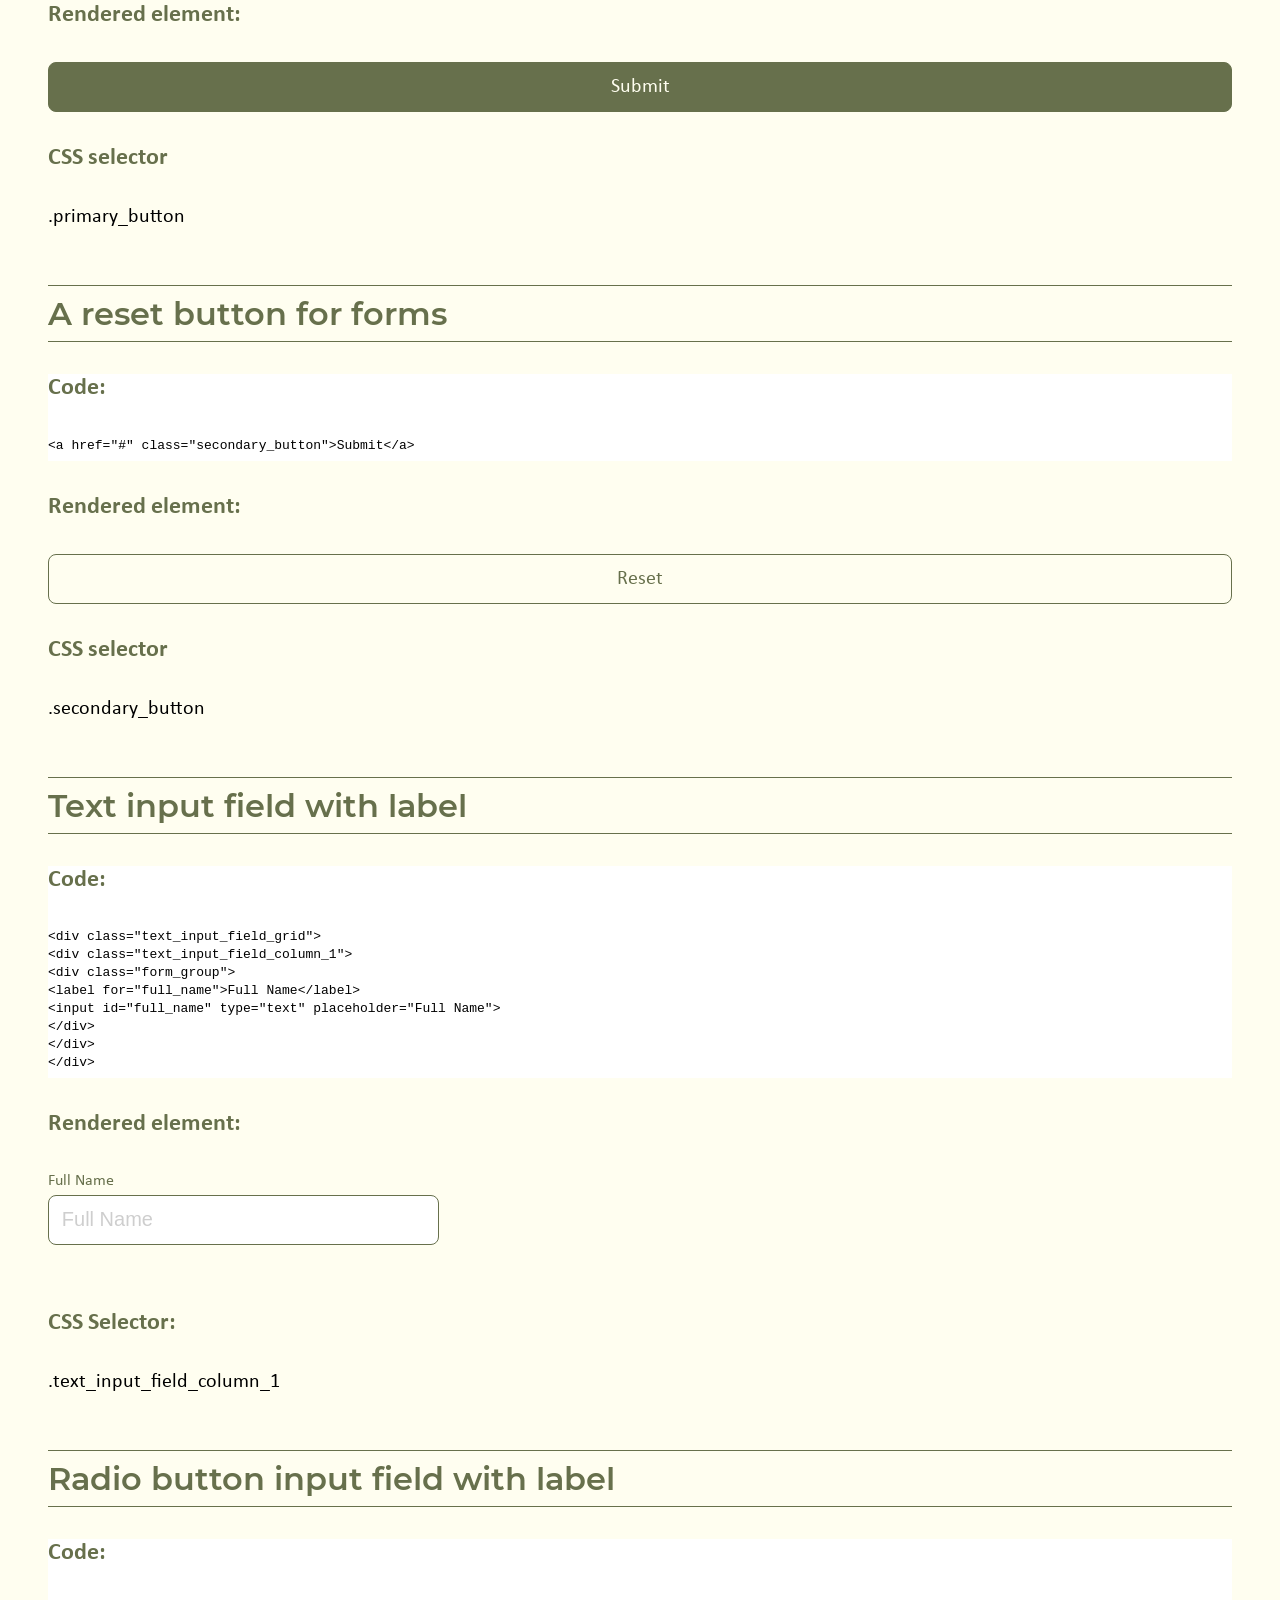
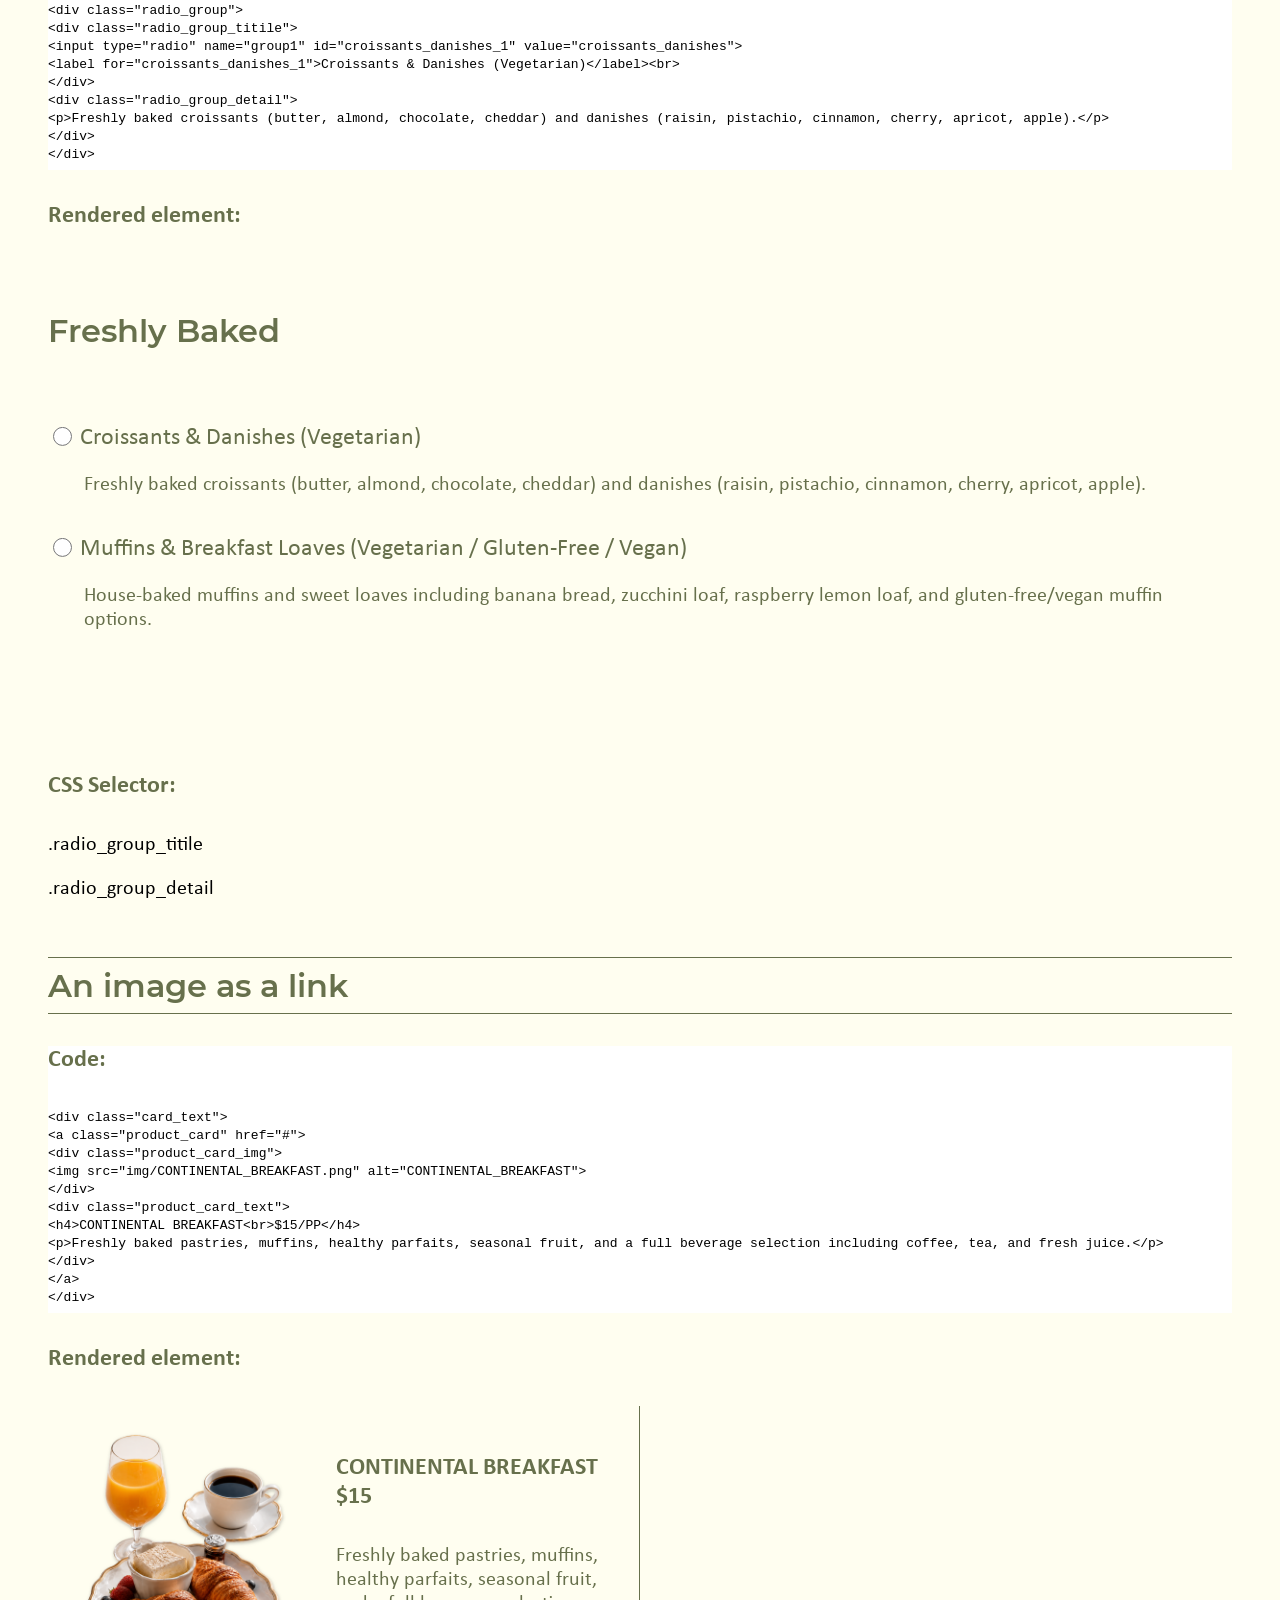
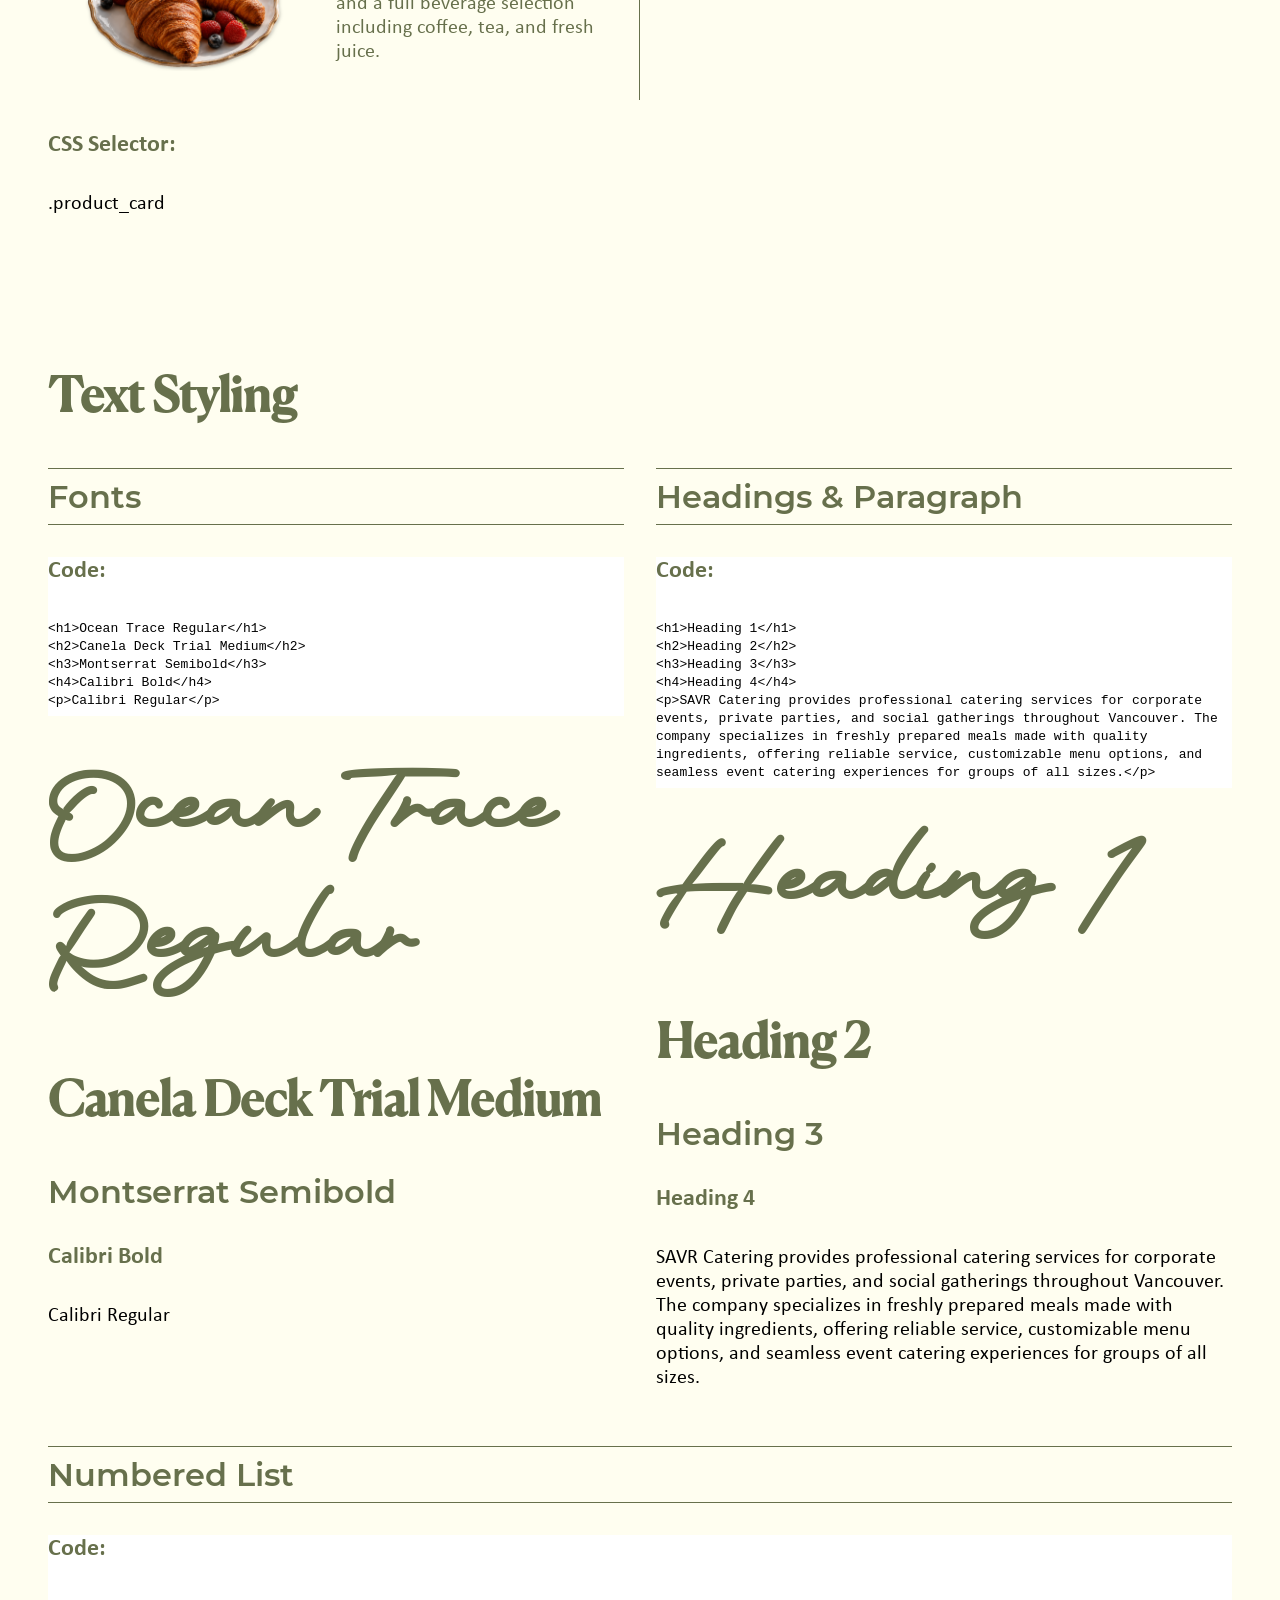
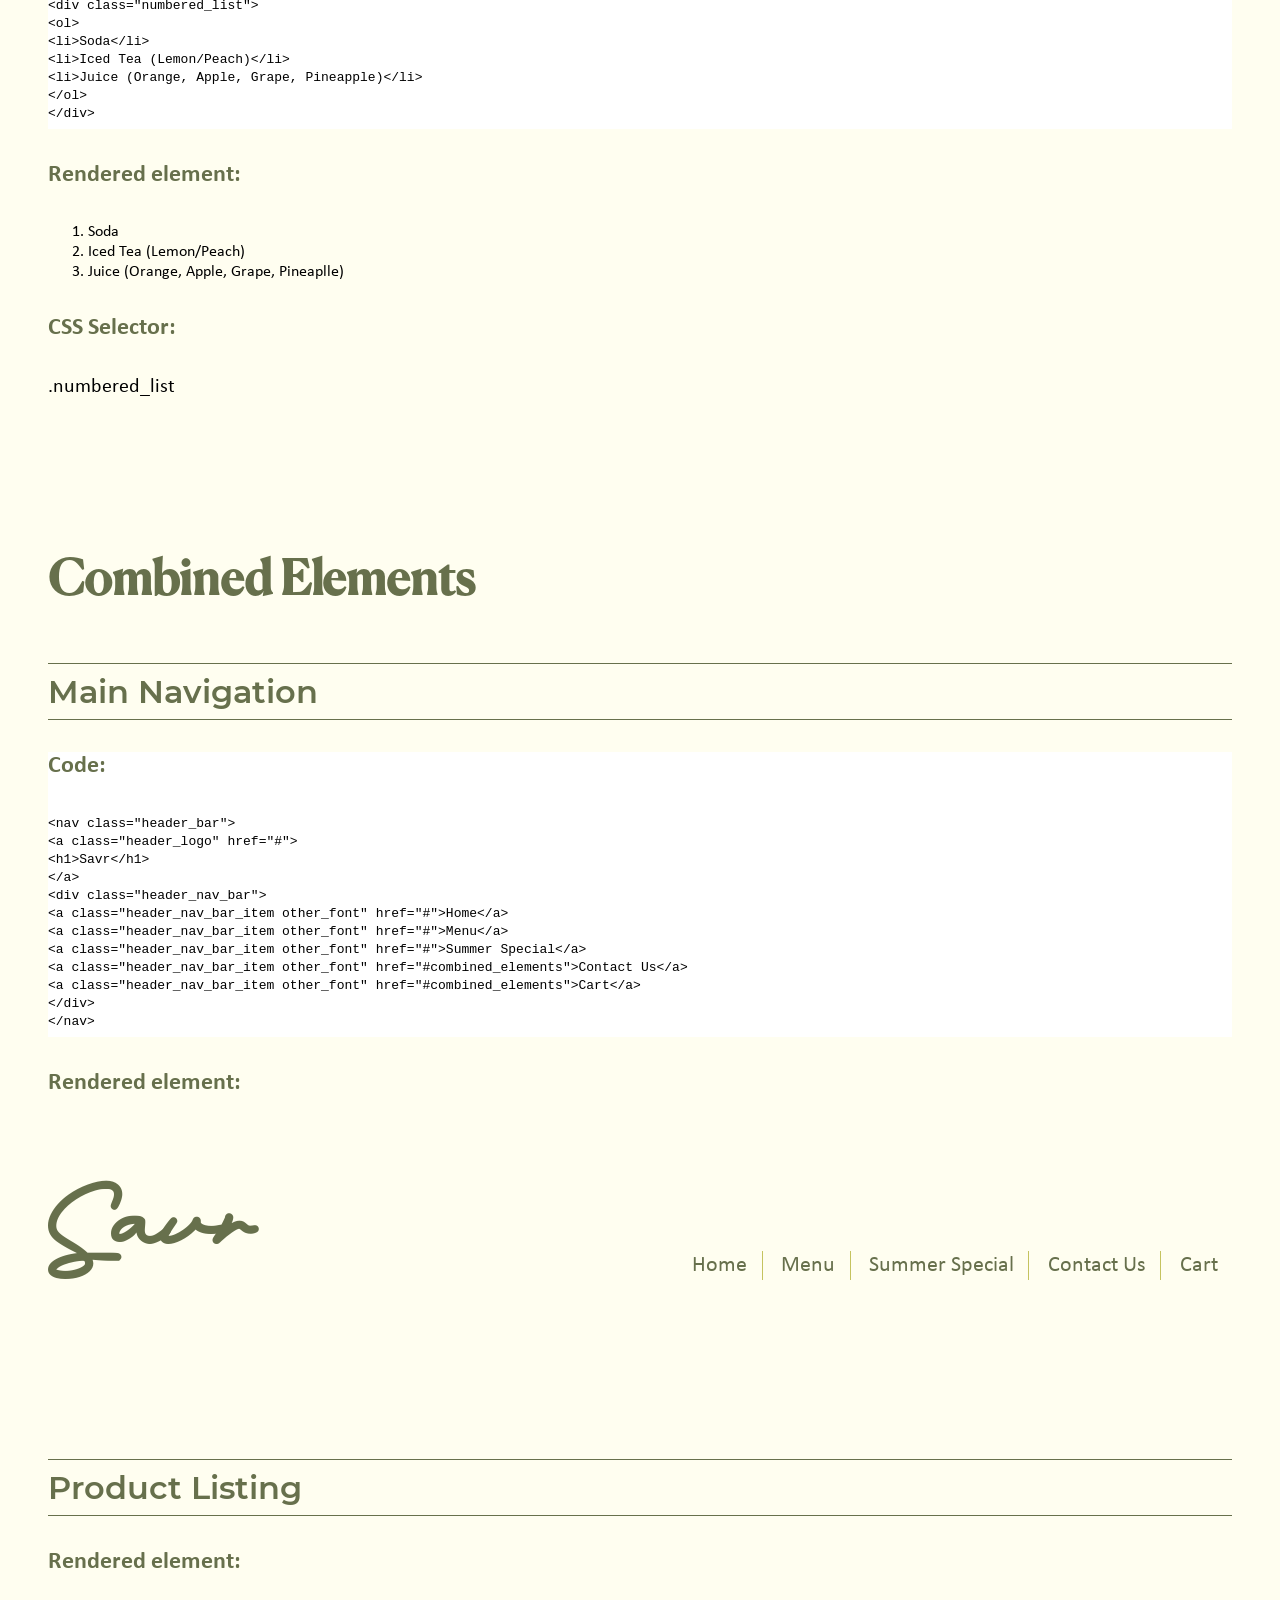
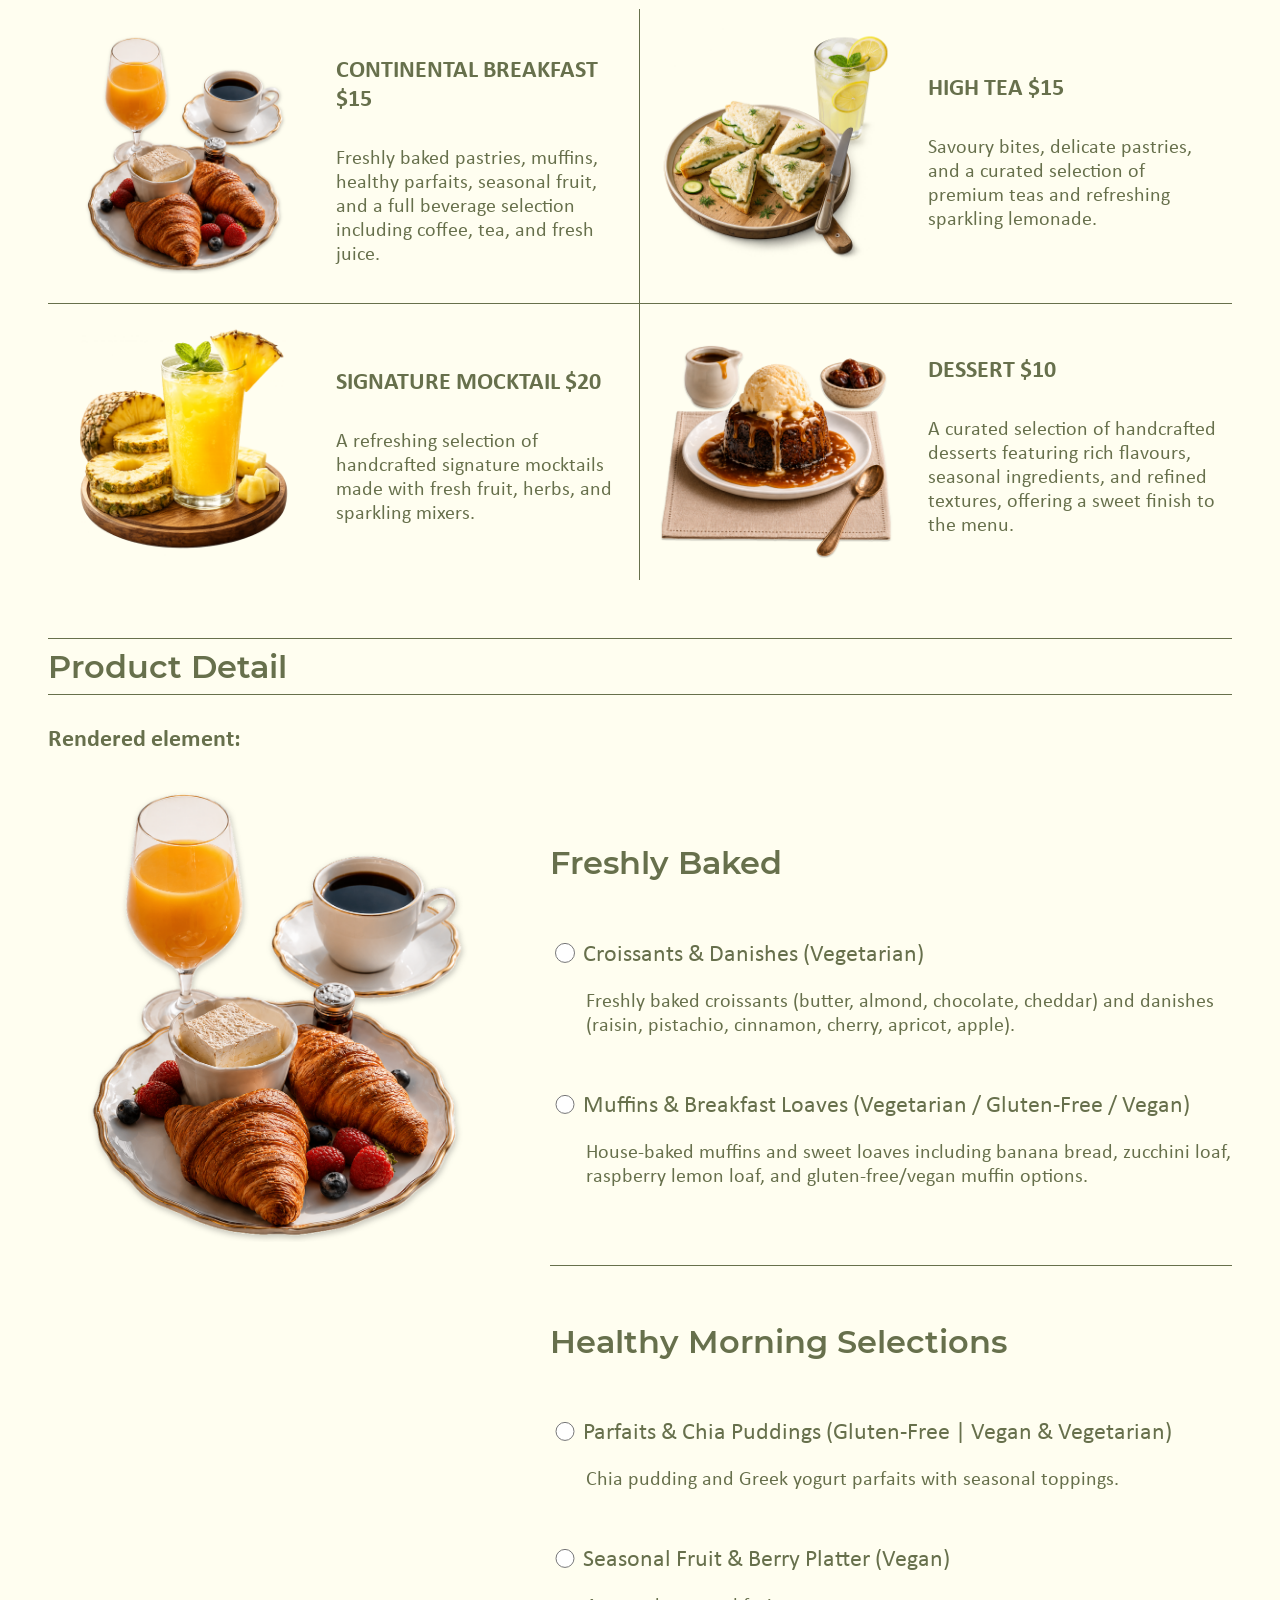
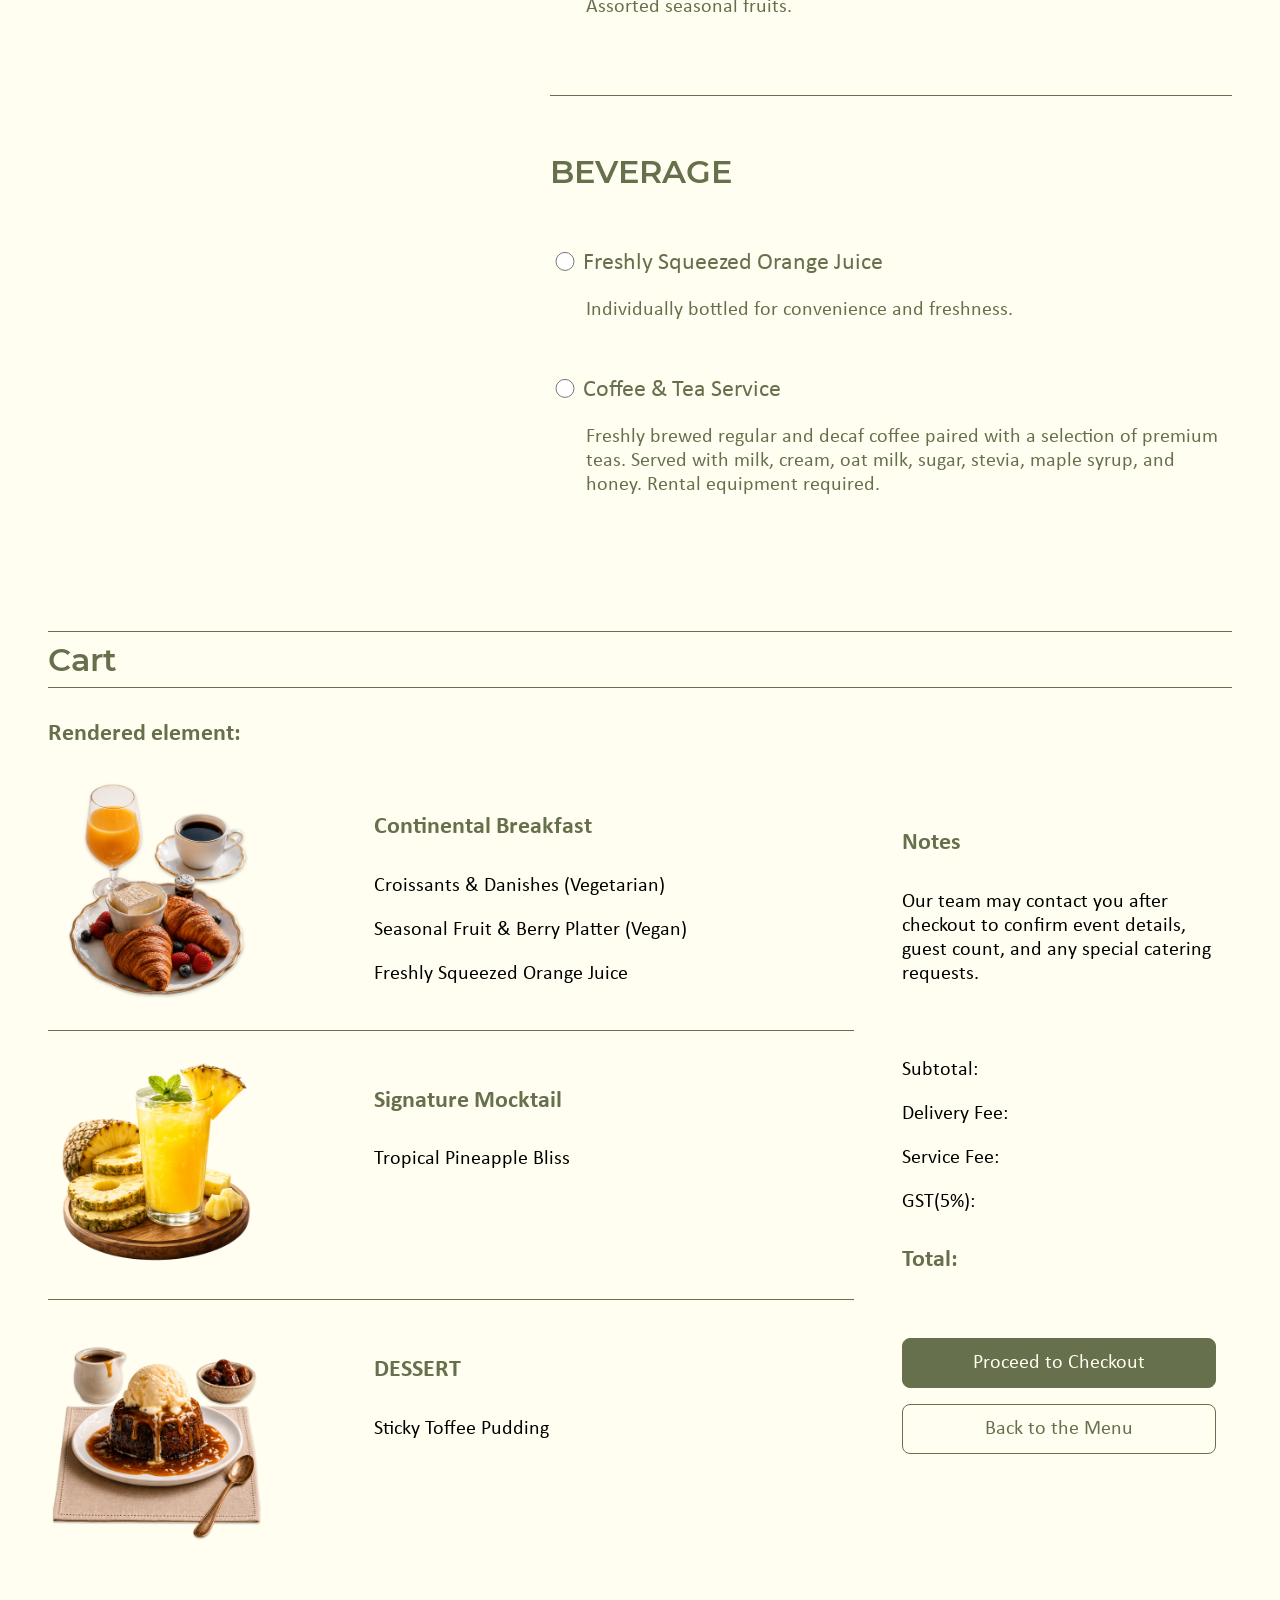
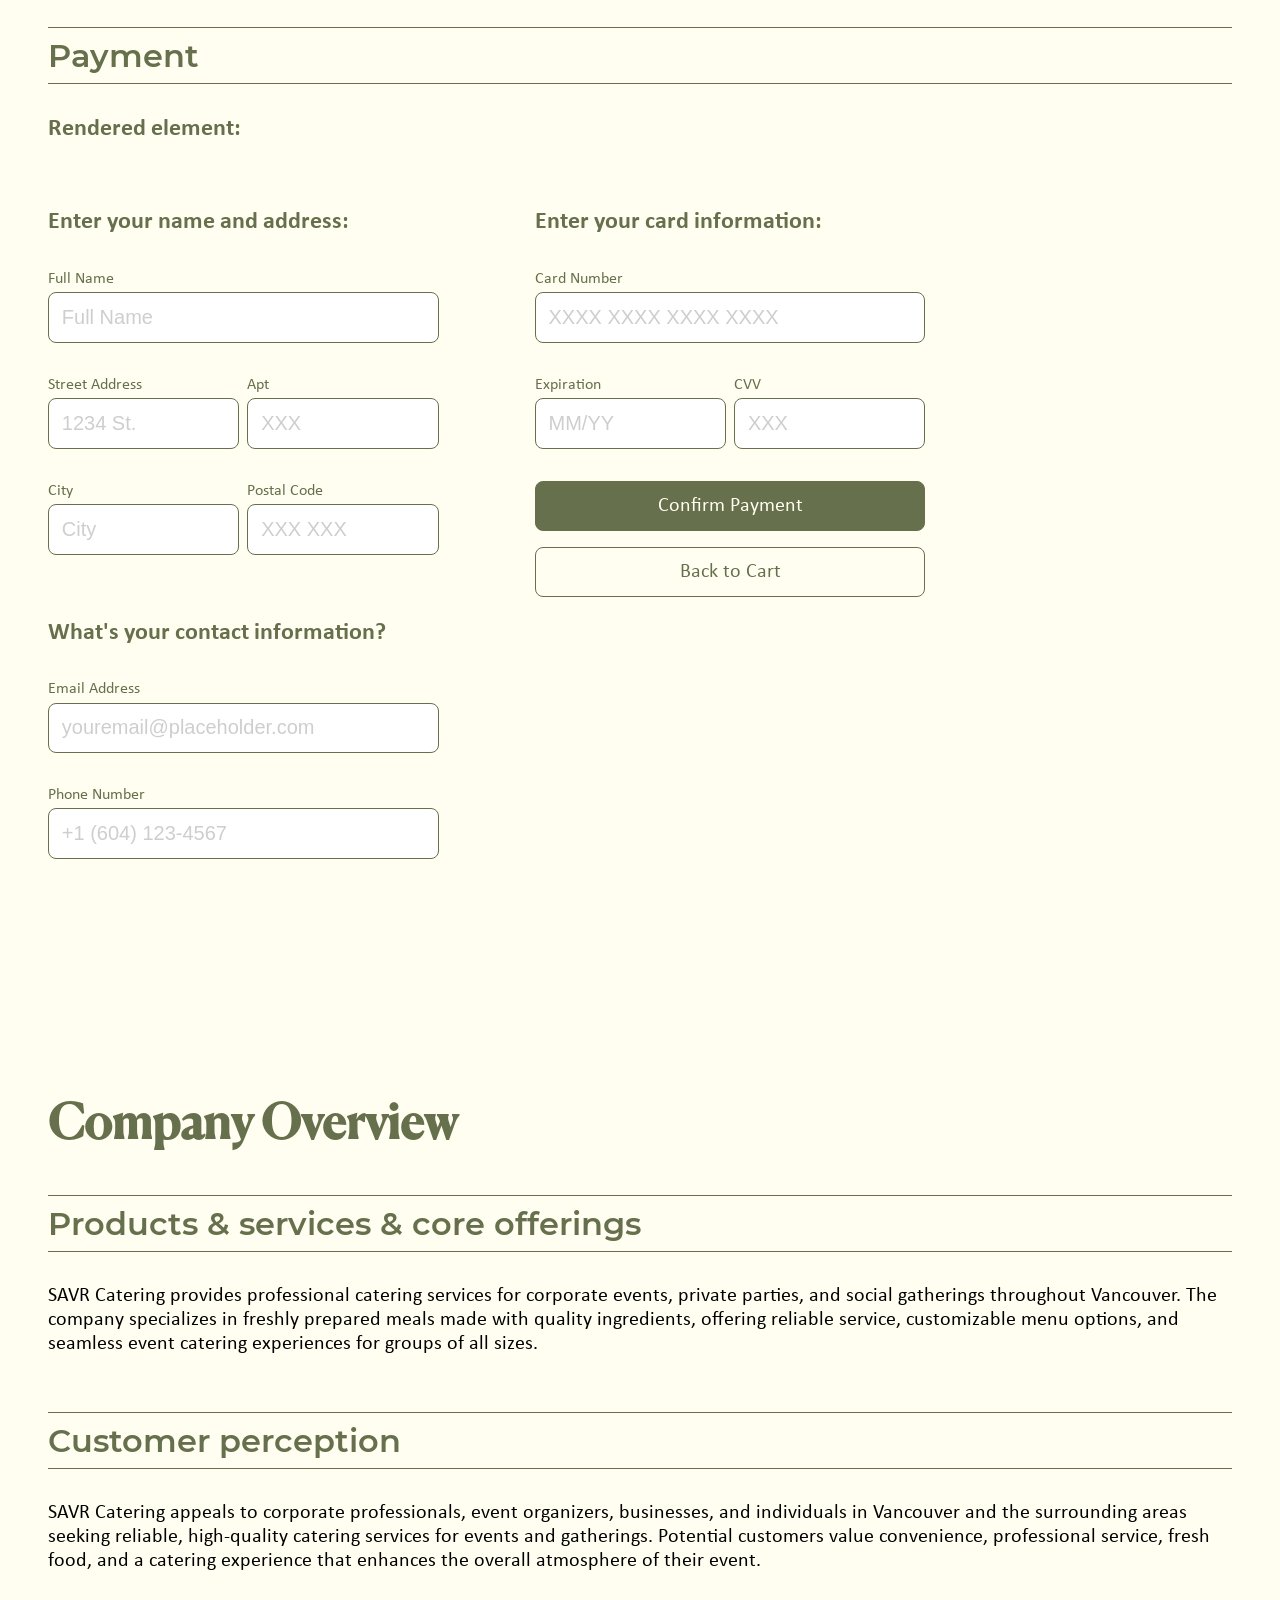
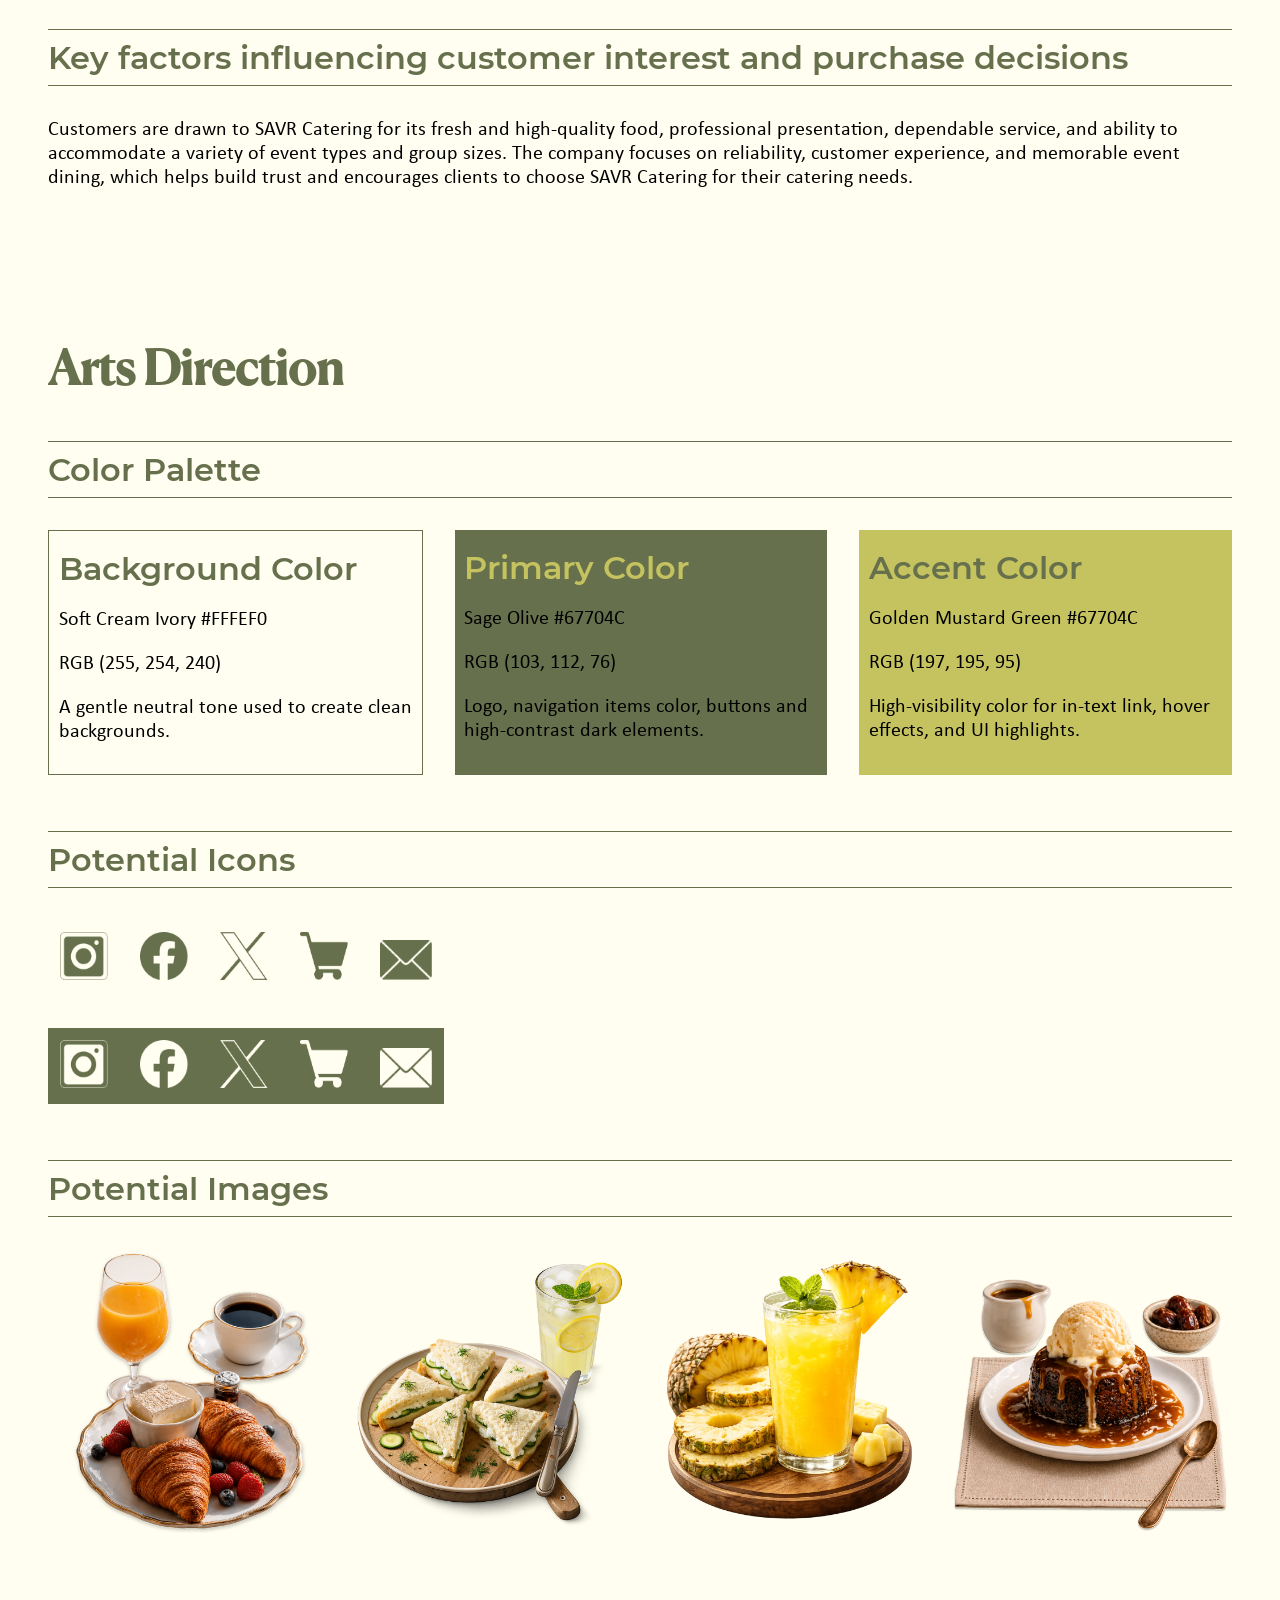
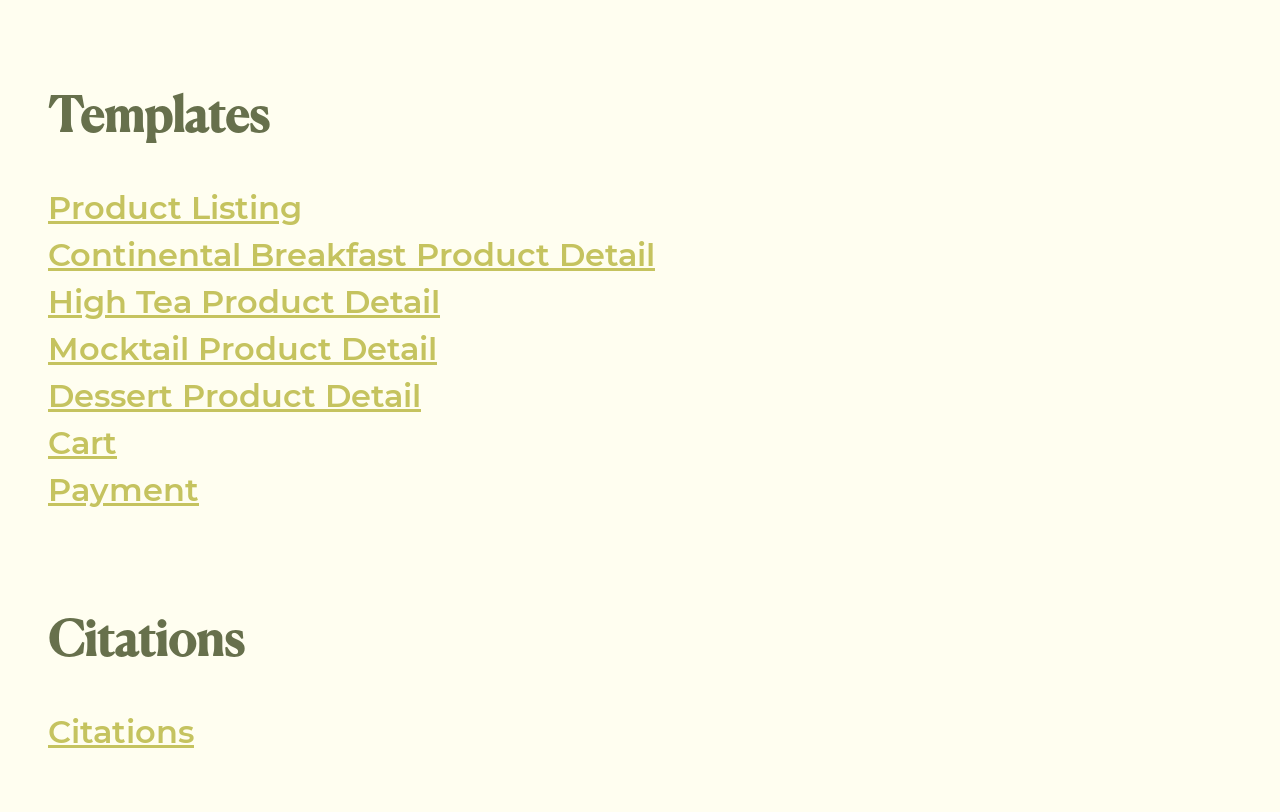
==== commit 4dfe1760: "error cleanup" ====
--- a/index.html
+++ b/index.html
@@ -3,7 +3,7 @@
 
 <head>
     <meta charset="utf-8">
-    <meta name="viewport" content="width=device-width, initial-scale=1.0" />
+    <meta name="viewport" content="width=device-width, initial-scale=1.0">
 
     <title>Savr Style Guide</title>
 
@@ -232,7 +232,7 @@
             <h3>An image as a link</h3>
         </div>
 
-        <duv class="element_detail">
+        <div class="element_detail">
 
             <div class="code">
                 <h4>Code:</h4>
@@ -351,7 +351,7 @@
             <h3>Numbered List</h3>
         </div>
 
-        <duv class="element_detail">
+        <div class="element_detail">
 
             <div class="code">
                 <h4>Code:</h4>
@@ -986,13 +986,13 @@
     <section id="templates">
         <h2>Templates</h2>
 
-        <h3><a class="in_text_link" href="product_listing.html" taget="_blank">Product Listing</a></h3>
-        <h3><a class="in_text_link" href="product_detail_continental_breakfast.html" taget="_blank">Continental Breakfast Product Detail</a></h3>
-        <h3><a class="in_text_link" href="product_detail_high_tea.html" taget="_blank">High Tea Product Detail</a></h3>
-        <h3><a class="in_text_link" href="product_detail_mocktail.html" taget="_blank">Mocktail Product Detail</a></h3>
-        <h3><a class="in_text_link" href="product_detail_dessert.html" taget="_blank">Dessert Product Detail</a></h3>
-        <h3><a class="in_text_link" href="cart.html" taget="_blank">Cart</a></h3>
-        <h3><a class="in_text_link" href="payment.html" taget="_blank">Payment</a></h3>
+        <h3><a class="in_text_link" href="product_listing.html">Product Listing</a></h3>
+        <h3><a class="in_text_link" href="product_detail_continental_breakfast.html">Continental Breakfast Product Detail</a></h3>
+        <h3><a class="in_text_link" href="product_detail_high_tea.html">High Tea Product Detail</a></h3>
+        <h3><a class="in_text_link" href="product_detail_mocktail.html" >Mocktail Product Detail</a></h3>
+        <h3><a class="in_text_link" href="product_detail_dessert.html">Dessert Product Detail</a></h3>
+        <h3><a class="in_text_link" href="cart.html">Cart</a></h3>
+        <h3><a class="in_text_link" href="payment.html">Payment</a></h3>
     </section>
 
     <!-- citations -->
@@ -1000,7 +1000,7 @@
     <section id="citations">
         <h2>Citations</h2>
 
-        <h3><a class="in_text_link" href="citations.html" taget="_blank">Citations</a></h3>
+        <h3><a class="in_text_link" href="citations.html">Citations</a></h3>
     </section>
 
 
